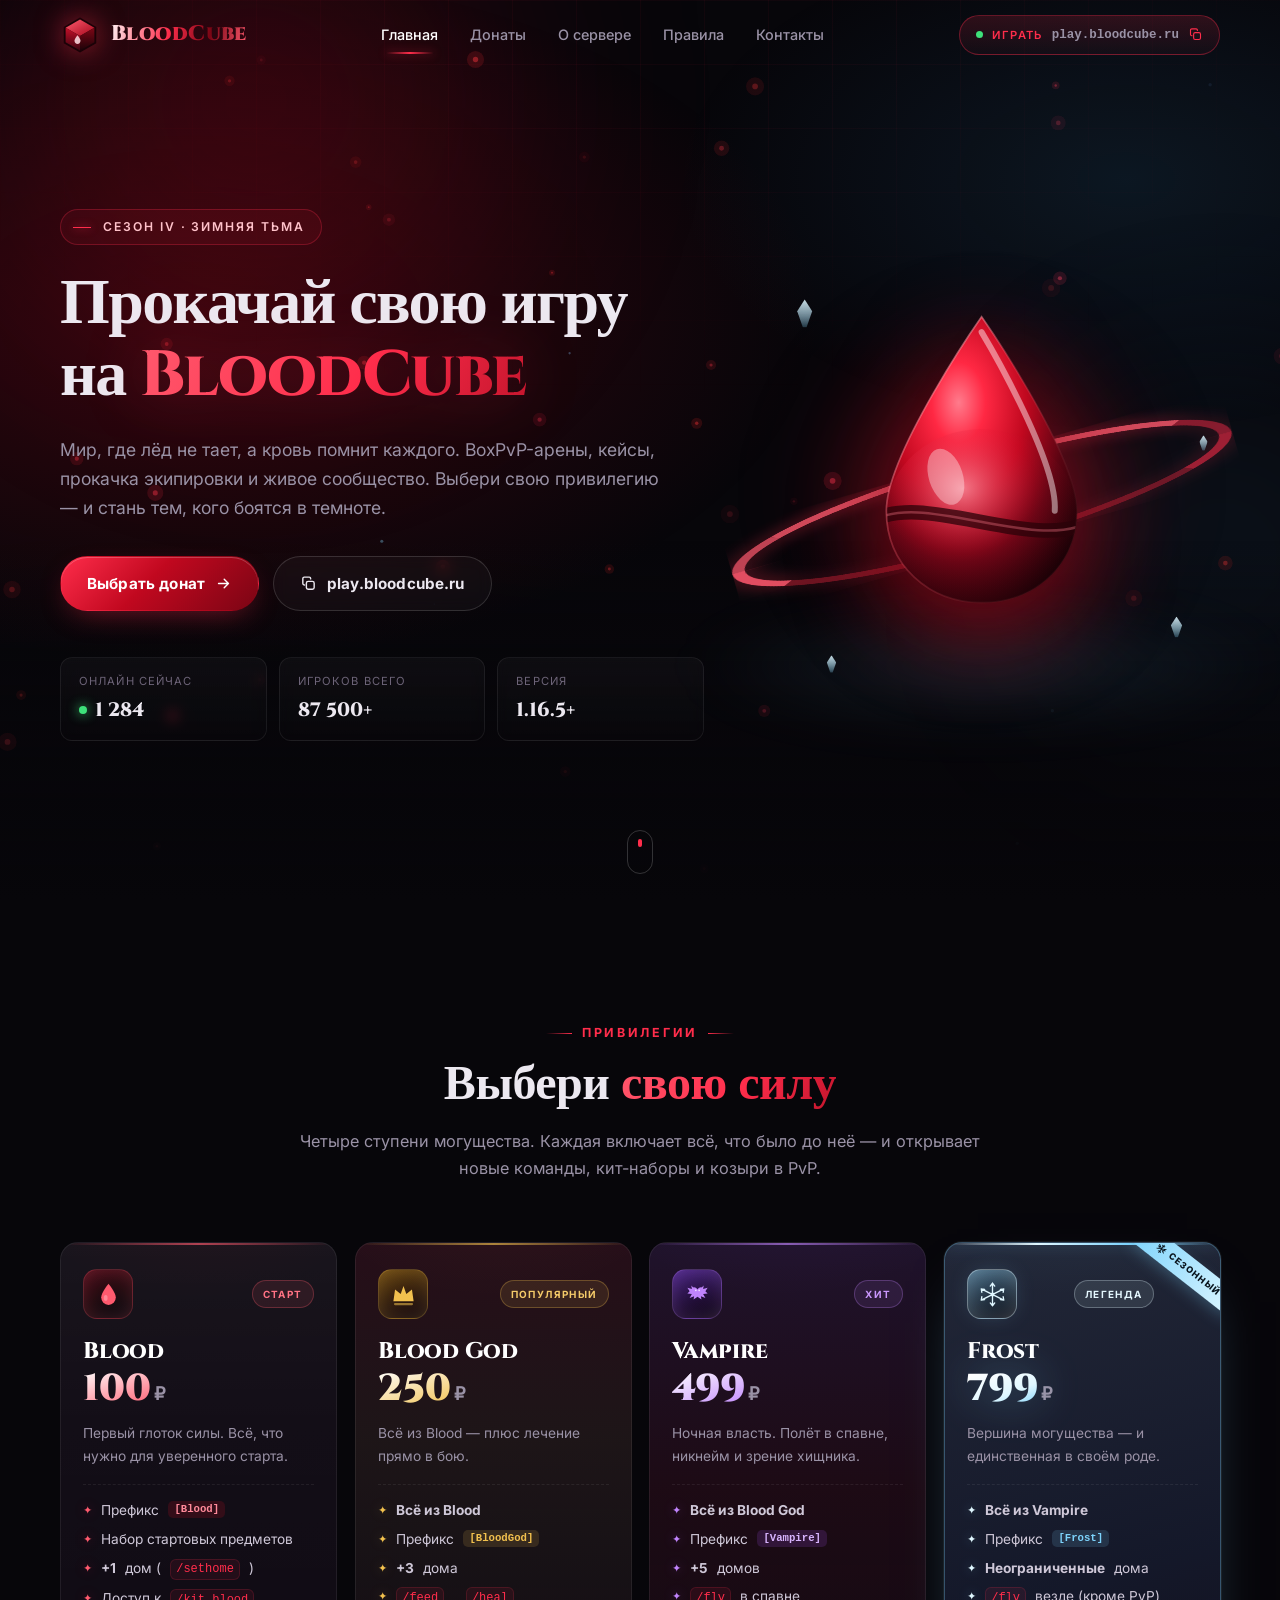
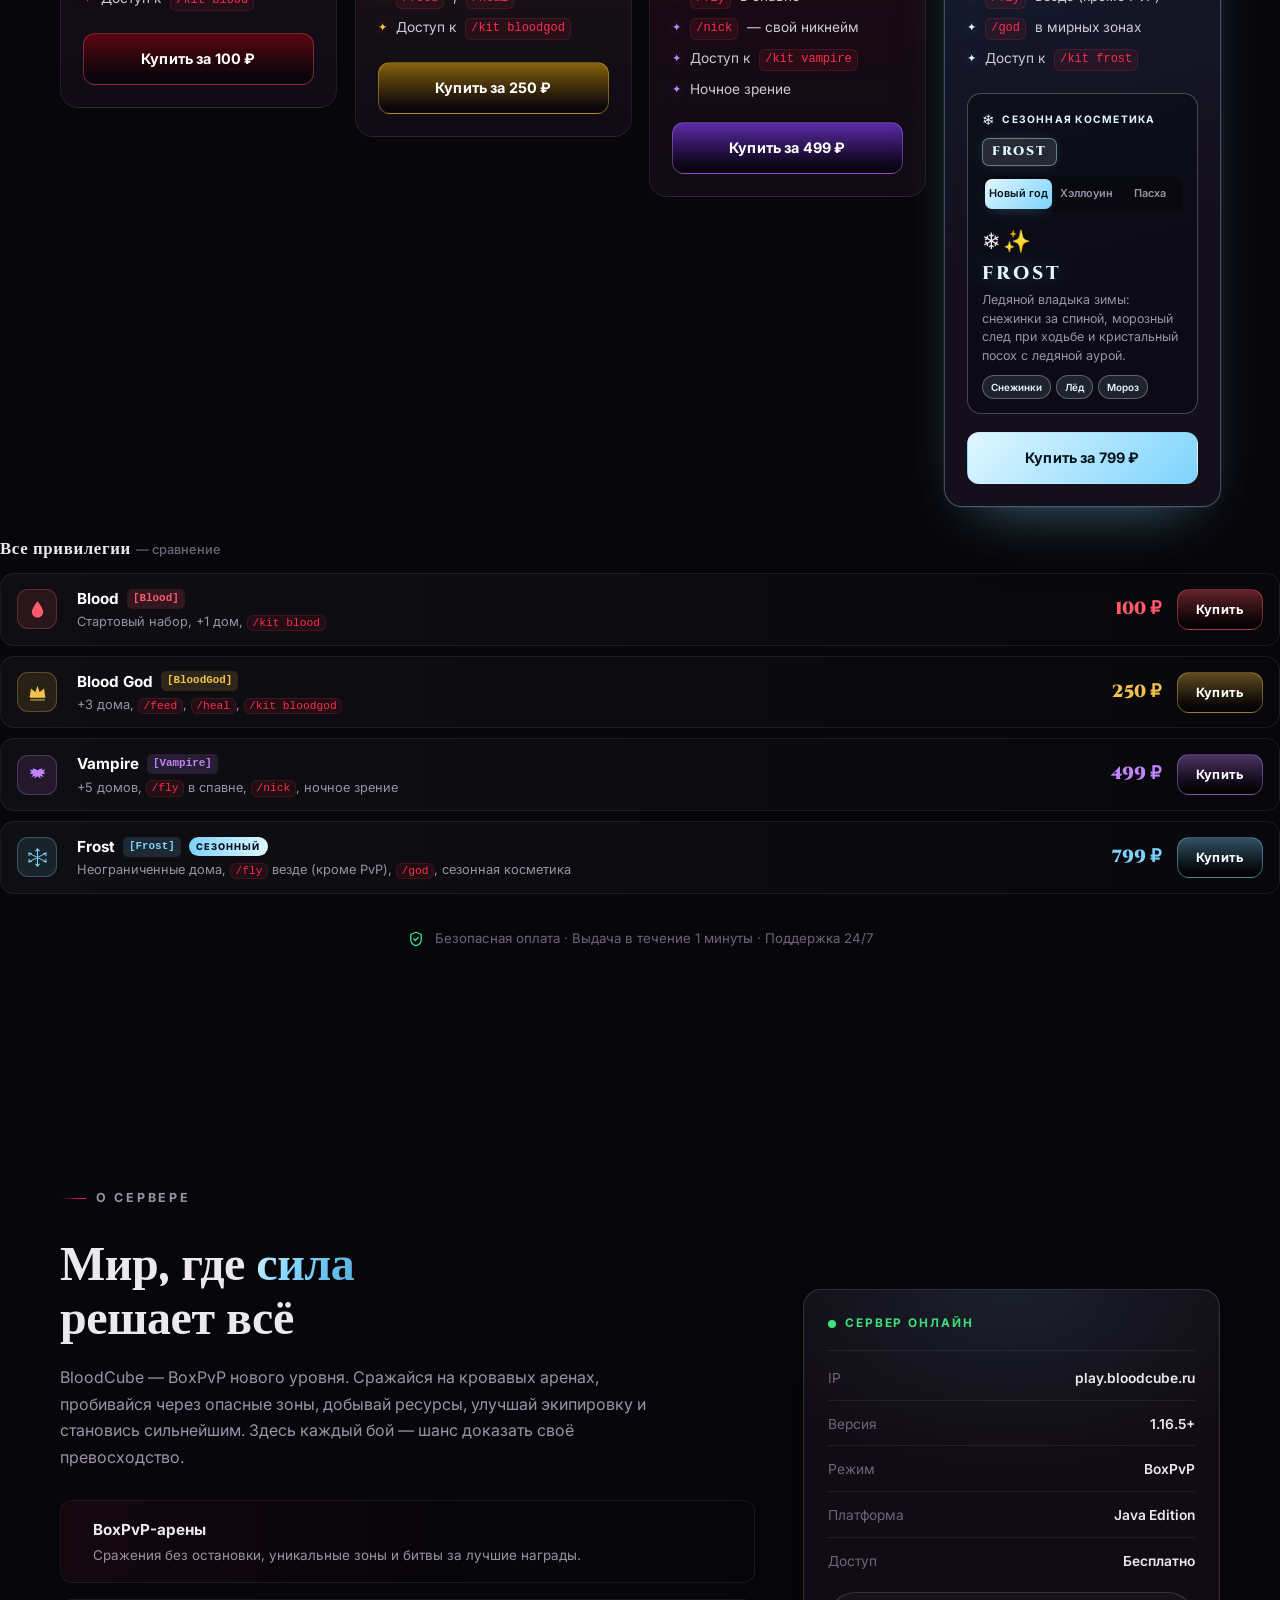
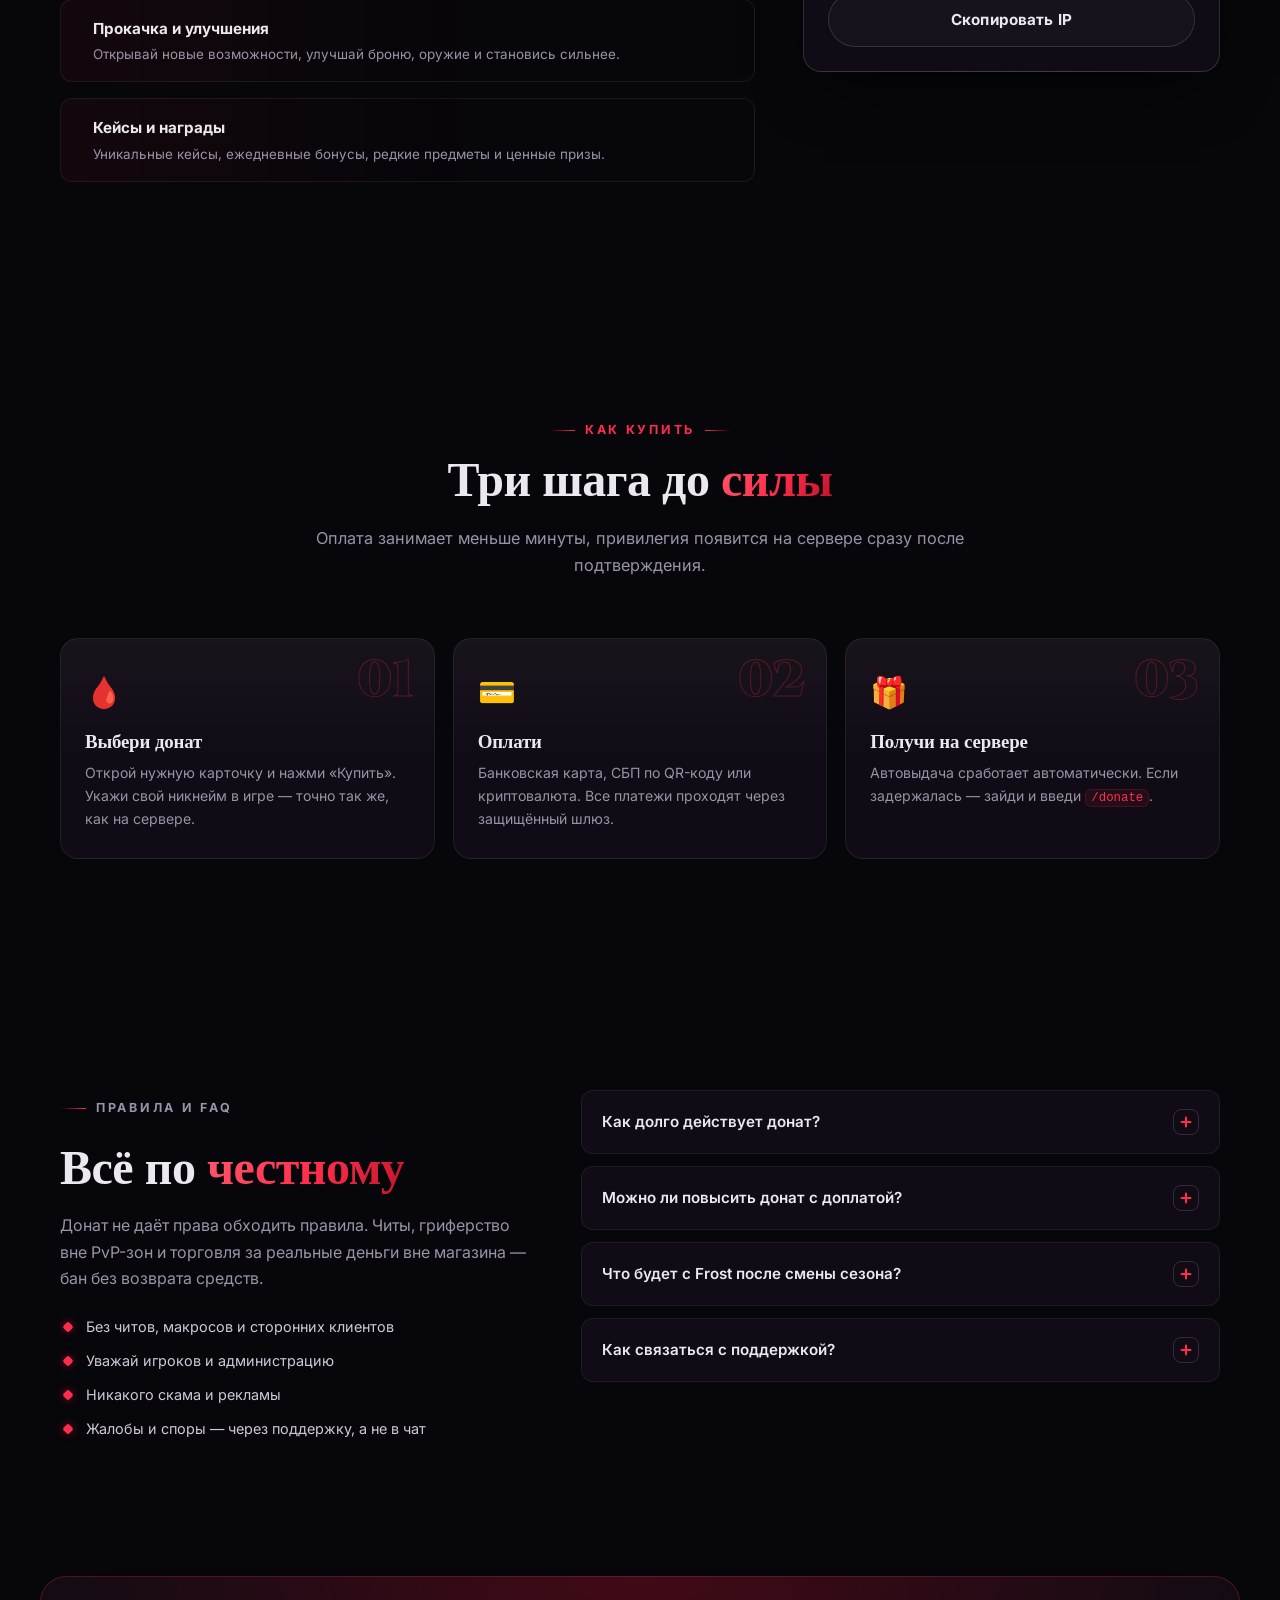
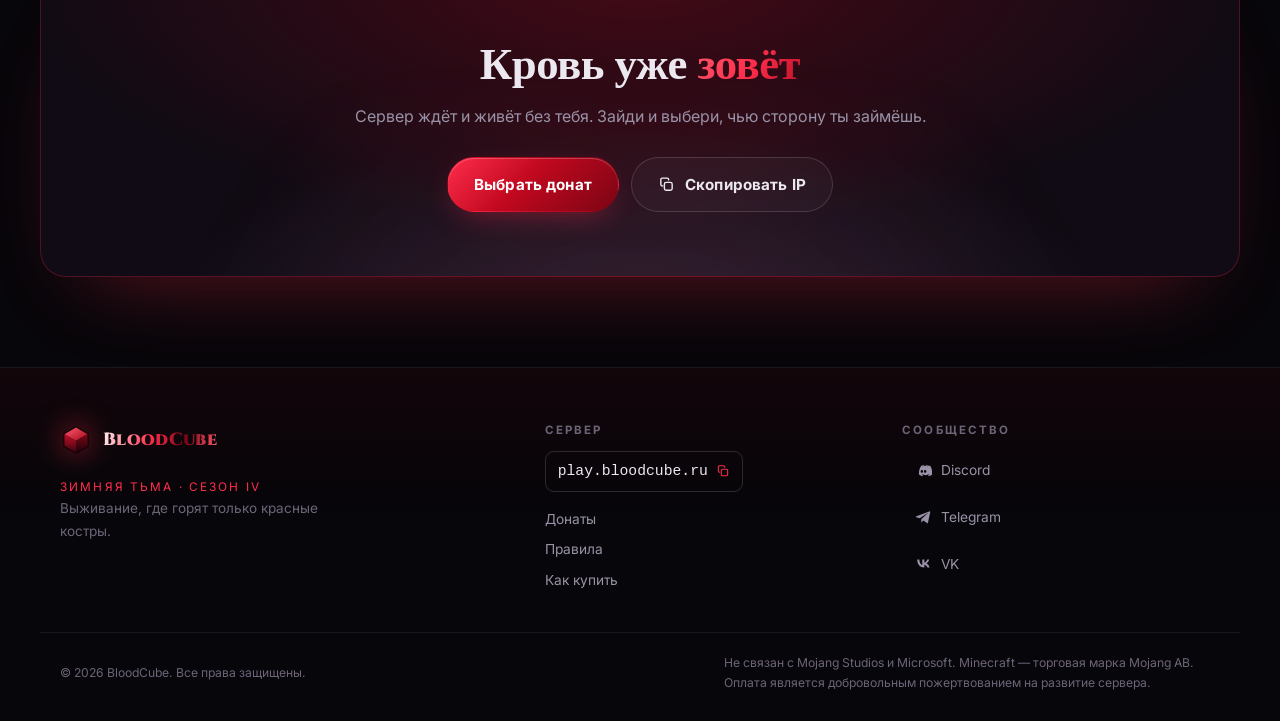
==== index.html @ 75b1bf73 "About section: BoxPvP content, new icons, update panel" ====
﻿<!DOCTYPE html>
<html lang="ru">
<head>
  <meta charset="UTF-8" />
  <meta name="viewport" content="width=device-width, initial-scale=1.0" />
  <meta name="theme-color" content="#08060a" />
  <title>BloodCube — донат-магазин Minecraft-сервера</title>
  <meta name="description" content="BloodCube — атмосферный Minecraft-сервер. Купи донат Blood, Blood God, Vampire или сезонный Frost и прокачай свою игру." />

  <!-- Open Graph / соцсети -->
  <meta property="og:type" content="website" />
  <meta property="og:site_name" content="BloodCube" />
  <meta property="og:title" content="BloodCube — донат-магазин Minecraft-сервера" />
  <meta property="og:description" content="Blood, Blood God, Vampire и сезонный Frost — привилегии для Minecraft-сервера BloodCube." />
  <meta property="og:locale" content="ru_RU" />
  <meta property="og:url" content="https://shocksmut.github.io/bloodcube-donate/" />
  <meta property="og:image" content="https://shocksmut.github.io/bloodcube-donate/og.png" />
  <meta property="og:image:type" content="image/png" />
  <meta property="og:image:width" content="1200" />
  <meta property="og:image:height" content="630" />
  <meta property="og:image:alt" content="BloodCube — привилегии Blood, Blood God, Vampire и Frost" />
  <meta name="twitter:card" content="summary_large_image" />
  <meta name="twitter:title" content="BloodCube — донат-магазин Minecraft-сервера" />
  <meta name="twitter:description" content="Blood, Blood God, Vampire и сезонный Frost — привилегии для Minecraft-сервера BloodCube." />
  <meta name="twitter:image" content="https://shocksmut.github.io/bloodcube-donate/og.png" />

  <!-- Абсолютный адрес нужен для канонического URL и robots.txt на GitHub Pages.
       Заменить USERNAME при публикации под другим аккаунтом. -->
  <link rel="canonical" href="https://shocksmut.github.io/bloodcube-donate/" />

  <!-- Абсолютный адрес нужен для канонического URL и robots.txt на GitHub Pages.
       Заменить USERNAME при публикации под другим аккаунтом. -->
  <link rel="canonical" href="https://shocksmut.github.io/bloodcube-donate/" />

  <!-- Google Fonts: Cinzel для заголовков, Inter для текста -->
  <link rel="preconnect" href="https://fonts.googleapis.com" />
  <link rel="preconnect" href="https://fonts.gstatic.com" crossorigin />
  <link href="https://fonts.googleapis.com/css2?family=Cinzel:wght@600;700;800;900&family=Inter:wght@300;400;500;600;700;800&display=swap" rel="stylesheet" />

  <!-- Инлайн SVG-спрайт для favicon: кровавый куб -->
  <link rel="icon" href="data:image/svg+xml,%3Csvg xmlns='http://www.w3.org/2000/svg' viewBox='0 0 32 32'%3E%3Cpath d='M16 3 28 10v12L16 29 4 22V10z' fill='%23c1081f'/%3E%3Cpath d='M16 3 28 10 16 17 4 10z' fill='%23ff3355'/%3E%3C/svg%3E" />

  <link rel="stylesheet" href="css/style.css" />

  <noscript>
    <!-- Без JS reveal-анимации не запустятся: показываем контент как есть -->
    <style>
      .reveal { opacity: 1 !important; transform: none !important; }
    </style>
  </noscript>
</head>
<body>

  <!-- ═══════════════════════════════════════════════════════════
       ФОНОВЫЕ СЛОИ: снежинки, туман, «вены» на фоне
       (декоративные, не читаются скринридером)
       ═══════════════════════════════════════════════════════════ -->
  <div class="bg-fx" aria-hidden="true">
    <div class="bg-grid"></div>
    <div class="bg-glow bg-glow--blood"></div>
    <div class="bg-glow bg-glow--ice"></div>
    <canvas id="particles" class="particles"></canvas>
    <div id="snowfall" class="snowfall"></div>
  </div>

  <!-- ═══════════════════════════ HEADER ═══════════════════════════ -->
  <header class="header" id="header">
    <div class="container header__inner">
      <a href="#home" class="logo" aria-label="BloodCube — на главную">
        <span class="logo__mark" aria-hidden="true">
          <svg viewBox="0 0 32 32" class="logo__cube" role="img">
            <defs>
              <linearGradient id="cubeTop" x1="0" y1="0" x2="1" y2="1">
                <stop offset="0%" stop-color="#ff5a6e" />
                <stop offset="100%" stop-color="#a5081c" />
              </linearGradient>
              <linearGradient id="cubeLeft" x1="0" y1="0" x2="0" y2="1">
                <stop offset="0%" stop-color="#c40f28" />
                <stop offset="100%" stop-color="#3a0410" />
              </linearGradient>
              <linearGradient id="cubeRight" x1="0" y1="0" x2="0" y2="1">
                <stop offset="0%" stop-color="#7e0716" />
                <stop offset="100%" stop-color="#1c0208" />
              </linearGradient>
            </defs>
            <path d="M16 2 29 9.5v13L16 30 3 22.5v-13z" fill="#1a0207" />
            <path d="M16 3.6 27.5 10.2l-11.5 6.6L4.5 10.2z" fill="url(#cubeTop)" />
            <path d="M4.5 10.2 16 16.8V28.4L4.5 21.8z" fill="url(#cubeLeft)" />
            <path d="M27.5 10.2 16 16.8V28.4l11.5-6.6z" fill="url(#cubeRight)" />
            <!-- капля крови на кубе -->
            <path d="M16.4 20.6c0 1.5-1 2.6-2.4 2.6s-2.4-1.1-2.4-2.6c0-1.6 2.4-4.4 2.4-4.4s2.4 2.8 2.4 4.4z" fill="#ffe1e6" opacity=".85" />
          </svg>
        </span>
        <span class="logo__text">Blood<span class="logo__accent">Cube</span></span>
      </a>

      <nav class="nav" id="nav" aria-label="Основная навигация">
        <ul class="nav__list">
          <li><a class="nav__link is-active" href="#home">Главная</a></li>
          <li><a class="nav__link" href="#donates">Донаты</a></li>
          <li><a class="nav__link" href="#about">О сервере</a></li>
          <li><a class="nav__link" href="#rules">Правила</a></li>
          <li><a class="nav__link" href="#contacts">Контакты</a></li>
        </ul>
      </nav>

      <div class="header__actions">
        <!-- Кнопка «Играть»: копирует IP в буфер обмена -->
        <button class="ip-btn" id="ipBtnHeader" data-ip="play.bloodcube.ru" type="button" aria-label="Скопировать IP сервера play.bloodcube.ru">
          <span class="ip-btn__dot" aria-hidden="true"></span>
          <span class="ip-btn__label">Играть</span>
          <span class="ip-btn__ip">play.bloodcube.ru</span>
          <svg class="ip-btn__copy" viewBox="0 0 24 24" aria-hidden="true">
            <rect x="9" y="9" width="11" height="11" rx="2.5" />
            <path d="M15 5.5V5a2 2 0 0 0-2-2H6a2 2 0 0 0-2 2v7a2 2 0 0 0 2 2h.5" />
          </svg>
        </button>

        <!-- Бургер для мобильных -->
        <button class="burger" id="burger" type="button" aria-label="Открыть меню" aria-expanded="false" aria-controls="nav">
          <span></span><span></span><span></span>
        </button>
      </div>
    </div>
  </header>

  <main>
    <!-- ═══════════════════════════ HERO ═══════════════════════════ -->
    <section class="hero" id="home">
      <div class="hero__inner container">
        <div class="hero__content">
          <p class="eyebrow reveal">
            <span class="eyebrow__line" aria-hidden="true"></span>
            Сезон IV · Зимняя тьма
          </p>

          <h1 class="hero__title reveal" data-delay="1">
            Прокачай свою игру<br />
            на <span class="text-grad-blood">BloodCube</span>
          </h1>

          <p class="hero__subtitle reveal" data-delay="2">
            Мир, где лёд не тает, а кровь помнит каждого. BoxPvP-арены, кейсы,
            прокачка экипировки и живое сообщество. Выбери свою привилегию — и стань
            тем, кого боятся в темноте.
          </p>

          <div class="hero__cta reveal" data-delay="3">
            <a href="#donates" class="btn btn--blood">
              <span>Выбрать донат</span>
              <svg viewBox="0 0 24 24" aria-hidden="true"><path d="M5 12h14M13 6l6 6-6 6" /></svg>
            </a>
            <button class="btn btn--ghost" id="ipBtnHero" data-ip="play.bloodcube.ru" type="button">
              <svg viewBox="0 0 24 24" aria-hidden="true"><rect x="9" y="9" width="11" height="11" rx="2.5" /><path d="M15 5.5V5a2 2 0 0 0-2-2H6a2 2 0 0 0-2 2v7a2 2 0 0 0 2 2h.5" /></svg>
              <span>play.bloodcube.ru</span>
            </button>
          </div>

          <!-- Мини-статистика -->
          <dl class="hero__stats reveal" data-delay="4">
            <div class="stat">
              <dt>Онлайн сейчас</dt>
              <dd><span class="stat__dot" aria-hidden="true"></span>1 284</dd>
            </div>
            <div class="stat">
              <dt>Игроков всего</dt>
              <dd>87 500+</dd>
            </div>
            <div class="stat">
              <dt>Версия</dt>
              <dd>1.16.5+</dd>
            </div>
          </dl>
        </div>

        <!-- Визуальный «герой»: кровавая капля-планета (рисуется целиком в CSS) -->
        <div class="hero__visual reveal" data-delay="2" aria-hidden="true">
          <div class="drop">
            <!-- Внешнее свечение -->
            <div class="drop__aureole"></div>

            <!-- Кольцо: задняя половина (за каплей) -->
            <div class="drop__ring drop__ring--back"></div>

            <!-- Тело капли -->
            <div class="drop__body">
              <svg class="drop__shape" viewBox="0 0 300 360" preserveAspectRatio="xMidYMid meet">
                <defs>
                  <radialGradient id="dropFill" cx="38%" cy="30%" r="78%">
                    <stop offset="0%"   stop-color="#ff7b8c" />
                    <stop offset="18%"  stop-color="#ff2843" />
                    <stop offset="45%"  stop-color="#c1081f" />
                    <stop offset="72%"  stop-color="#5c0412" />
                    <stop offset="100%" stop-color="#1a0106" />
                  </radialGradient>
                  <radialGradient id="dropInner" cx="40%" cy="35%" r="70%">
                    <stop offset="0%"  stop-color="#ff9aa8" stop-opacity=".75" />
                    <stop offset="55%" stop-color="#e01030" stop-opacity=".15" />
                    <stop offset="100%" stop-color="#1a0106" stop-opacity="0" />
                  </radialGradient>
                  <linearGradient id="dropRim" x1="0" y1="0" x2="1" y2="1">
                    <stop offset="0%"  stop-color="#fff" stop-opacity=".85" />
                    <stop offset="40%" stop-color="#ff5a6e" stop-opacity=".35" />
                    <stop offset="100%" stop-color="#000" stop-opacity=".25" />
                  </linearGradient>
                  <clipPath id="dropClip">
                    <path d="M150 8 C150 8 262 168 262 236 C262 300 212 344 150 344 C88 344 38 300 38 236 C38 168 150 8 150 8 Z" />
                  </clipPath>
                </defs>

                <!-- Основа капли -->
                <path d="M150 8 C150 8 262 168 262 236 C262 300 212 344 150 344 C88 344 38 300 38 236 C38 168 150 8 150 8 Z"
                      fill="url(#dropFill)" />
                <!-- Внутреннее свечение -->
                <ellipse cx="150" cy="240" rx="112" ry="100" fill="url(#dropInner)" clip-path="url(#dropClip)" />
                <!-- Тёмная «полоса» кольца, проходящая по капле (создаёт объём) -->
                <g clip-path="url(#dropClip)">
                  <path d="M18 250 C80 208 220 292 286 244" fill="none" stroke="#2a0209" stroke-opacity=".75" stroke-width="17" />
                  <path d="M18 250 C80 208 220 292 286 244" fill="none" stroke="#ff7b8c" stroke-opacity=".35" stroke-width="3" />
                </g>
                <!-- Контур и блик -->
                <path d="M150 8 C150 8 262 168 262 236 C262 300 212 344 150 344 C88 344 38 300 38 236 C38 168 150 8 150 8 Z"
                      fill="none" stroke="url(#dropRim)" stroke-width="2" />
                <path d="M150 26 C150 26 240 176 236 236" fill="none" stroke="#fff" stroke-opacity=".45" stroke-width="7" stroke-linecap="round" />
                <ellipse cx="108" cy="196" rx="20" ry="34" fill="#fff" opacity=".35" transform="rotate(-18 108 196)" />
              </svg>
            </div>

            <!-- Кольцо: передняя половина (поверх капли) -->
            <div class="drop__ring drop__ring--front"></div>

            <!-- Ледяные осколки -->
            <div class="drop__shard drop__shard--1"></div>
            <div class="drop__shard drop__shard--2"></div>
            <div class="drop__shard drop__shard--3"></div>
            <div class="drop__shard drop__shard--4"></div>
          </div>
          <div class="hero__fog"></div>
        </div>
      </div>

      <a href="#donates" class="hero__scroll" aria-label="Листать вниз">
        <span></span>
      </a>
    </section>

    <!-- ══════════════════════════ ДОНАТЫ ══════════════════════════ -->
    <section class="section donates" id="donates">
      <div class="container">
        <header class="section__head reveal">
          <p class="kicker">Привилегии</p>
          <h2 class="section__title">Выбери <span class="text-grad-blood">свою силу</span></h2>
          <p class="section__lead">
            Четыре ступени могущества. Каждая включает всё, что было до неё —
            и открывает новые команды, кит-наборы и козыри в PvP.
          </p>
        </header>

        <div class="cards">
          <!-- ─────────── BLOOD ─────────── -->
          <article class="card card--blood reveal" data-delay="1" data-tier="blood">
            <div class="card__glow" aria-hidden="true"></div>
            <header class="card__head">
              <span class="card__icon" aria-hidden="true">
                <!-- Капля -->
                <svg viewBox="0 0 48 48">
                  <path d="M24 5s13 15.5 13 24.5a13 13 0 0 1-26 0C11 20.5 24 5 24 5z" fill="currentColor" />
                  <ellipse cx="19" cy="30" rx="3.4" ry="5" fill="#fff" opacity=".28" />
                </svg>
              </span>
              <span class="card__tag" aria-hidden="true">Старт</span>
            </header>

            <h3 class="card__name">Blood</h3>
            <p class="card__price"><span class="card__num">100</span><span class="card__cur">₽</span></p>
            <p class="card__desc">Первый глоток силы. Всё, что нужно для уверенного старта.</p>

            <ul class="features">
              <li><span class="features__check" aria-hidden="true">✦</span>Префикс <b class="chip chip--dark">[Blood]</b></li>
              <li><span class="features__check" aria-hidden="true">✦</span>Набор стартовых предметов</li>
              <li><span class="features__check" aria-hidden="true">✦</span><b>+1</b> дом (<code>/sethome</code>)</li>
              <li><span class="features__check" aria-hidden="true">✦</span>Доступ к <code>/kit blood</code></li>
            </ul>

            <button class="btn btn--buy" type="button" data-buy="Blood" data-price="100">
              Купить за 100 ₽
            </button>
          </article>

          <!-- ─────────── BLOOD GOD ─────────── -->
          <article class="card card--god reveal" data-delay="2" data-tier="god">
            <div class="card__glow" aria-hidden="true"></div>
            <header class="card__head">
              <span class="card__icon" aria-hidden="true">
                <!-- Корона -->
                <svg viewBox="0 0 48 48">
                  <path d="M6 36h36l-3-21-10 8-5-14-5 14-10-8z" fill="currentColor" />
                  <rect x="7" y="39" width="34" height="4" rx="2" fill="currentColor" opacity=".55" />
                </svg>
              </span>
              <span class="card__tag" aria-hidden="true">Популярный</span>
            </header>

            <h3 class="card__name">Blood God</h3>
            <p class="card__price"><span class="card__num">250</span><span class="card__cur">₽</span></p>
            <p class="card__desc">Всё из Blood — плюс лечение прямо в бою.</p>

            <ul class="features">
              <li><span class="features__check" aria-hidden="true">✦</span><span><b>Всё из Blood</b></span></li>
              <li><span class="features__check" aria-hidden="true">✦</span>Префикс <b class="chip chip--gold">[BloodGod]</b></li>
              <li><span class="features__check" aria-hidden="true">✦</span><b>+3</b> дома</li>
              <li><span class="features__check" aria-hidden="true">✦</span><code>/feed</code>, <code>/heal</code></li>
              <li><span class="features__check" aria-hidden="true">✦</span>Доступ к <code>/kit bloodgod</code></li>
            </ul>

            <button class="btn btn--buy" type="button" data-buy="Blood God" data-price="250">
              Купить за 250 ₽
            </button>
          </article>

          <!-- ─────────── VAMPIRE ─────────── -->
          <article class="card card--vampire reveal" data-delay="3" data-tier="vampire">
            <div class="card__glow" aria-hidden="true"></div>
            <header class="card__head">
              <span class="card__icon" aria-hidden="true">
                <!-- Летучая мышь -->
                <svg viewBox="0 0 48 48">
                  <path d="M24 15c2.2-3 5-4.4 7.6-3.6L35 8l-1 6 8-2-4 6 4 4-8 1 4 7-8-3 1 6-7-5-7 5 1-6-8 3 4-7-8-1 4-4-4-6 8 2-1-6 3.4 3.4C19 10.6 21.8 12 24 15z" fill="currentColor" />
                  <circle cx="21" cy="16.5" r="1.6" fill="#fff" opacity=".7" />
                  <circle cx="27" cy="16.5" r="1.6" fill="#fff" opacity=".7" />
                </svg>
              </span>
              <span class="card__tag" aria-hidden="true">Хит</span>
            </header>

            <h3 class="card__name">Vampire</h3>
            <p class="card__price"><span class="card__num">499</span><span class="card__cur">₽</span></p>
            <p class="card__desc">Ночная власть. Полёт в спавне, никнейм и зрение хищника.</p>

            <ul class="features">
              <li><span class="features__check" aria-hidden="true">✦</span><span><b>Всё из Blood God</b></span></li>
              <li><span class="features__check" aria-hidden="true">✦</span>Префикс <b class="chip chip--violet">[Vampire]</b></li>
              <li><span class="features__check" aria-hidden="true">✦</span><b>+5</b> домов</li>
              <li><span class="features__check" aria-hidden="true">✦</span><code>/fly</code> в спавне</li>
              <li><span class="features__check" aria-hidden="true">✦</span><code>/nick</code> — свой никнейм</li>
              <li><span class="features__check" aria-hidden="true">✦</span>Доступ к <code>/kit vampire</code></li>
              <li><span class="features__check" aria-hidden="true">✦</span>Ночное зрение</li>
            </ul>

            <button class="btn btn--buy" type="button" data-buy="Vampire" data-price="499">
              Купить за 499 ₽
            </button>
          </article>

          <!-- ─────────── FROST (сезонный, особый стиль) ─────────── -->
          <article class="card card--frost reveal" data-delay="4" data-tier="frost" data-season="ny">
            <div class="card__glow" aria-hidden="true"></div>
            <div class="card__sheen" aria-hidden="true"></div>
            <div class="frost-snow" aria-hidden="true"></div>

            <span class="badge-season">
              <svg viewBox="0 0 24 24" aria-hidden="true">
                <path d="M12 2v20M3 7l18 10M21 7L3 17M9 4l3 3 3-3M9 20l3-3 3 3M3 11l3-1v3M21 11l-3-1v3" />
              </svg>
              СЕЗОННЫЙ
            </span>

            <header class="card__head">
              <span class="card__icon" aria-hidden="true">
                <!-- Снежинка -->
                <svg viewBox="0 0 48 48">
                  <path d="M24 4v40M24 4l-4 5M24 4l4 5M24 44l-4-5M24 44l4-5M4 14l40 20M4 14l6 1M4 14l1 6M44 34l-6-1M44 34l-1-6M44 14L4 34M44 14l-6 1M44 14l-1 6M4 34l6-1M4 34l1-6" />
                  <circle cx="24" cy="24" r="3.4" fill="currentColor" stroke="none" />
                </svg>
              </span>
              <span class="card__tag" aria-hidden="true">Легенда</span>
            </header>

            <h3 class="card__name">Frost</h3>
            <p class="card__price"><span class="card__num">799</span><span class="card__cur">₽</span></p>
            <p class="card__desc">Вершина могущества — и единственная в своём роде.</p>

            <ul class="features">
              <li><span class="features__check" aria-hidden="true">✦</span><span><b>Всё из Vampire</b></span></li>
              <li><span class="features__check" aria-hidden="true">✦</span>Префикс <b class="chip chip--ice">[Frost]</b></li>
              <li><span class="features__check" aria-hidden="true">✦</span><b>Неограниченные</b> дома</li>
              <li><span class="features__check" aria-hidden="true">✦</span><code>/fly</code> везде (кроме PvP)</li>
              <li><span class="features__check" aria-hidden="true">✦</span><code>/god</code> в мирных зонах</li>
              <li><span class="features__check" aria-hidden="true">✦</span>Доступ к <code>/kit frost</code></li>
            </ul>

            <!-- Блок сезонной косметики с переключателем -->
            <div class="season-box" data-active="ny">
              <p class="season-box__title">
                <span class="season-box__ico" aria-hidden="true">❄</span>
                <span class="season-box__label">Сезонная косметика</span>
                <span class="season-box__code" id="seasonCode">FROST</span>
              </p>

              <div class="season-tabs" role="tablist" aria-label="Сезонная косметика Frost">
                <button class="season-tab is-active" role="tab" id="tab-ny" aria-selected="true" aria-controls="panel-ny" data-season="ny" type="button">Новый год</button>
                <button class="season-tab" role="tab" id="tab-hw" aria-selected="false" aria-controls="panel-hw" tabindex="-1" data-season="hw" type="button">Хэллоуин</button>
                <button class="season-tab" role="tab" id="tab-ea" aria-selected="false" aria-controls="panel-ea" tabindex="-1" data-season="ea" type="button">Пасха</button>
              </div>

              <div class="season-panels">
                <div class="season-panel is-active" role="tabpanel" id="panel-ny" aria-labelledby="tab-ny" data-season="ny">
                  <p class="season-panel__emoji" aria-hidden="true">❄️✨</p>
                  <h4 class="season-panel__skill">FROST</h4>
                  <p class="season-panel__text">
                    Ледяной владыка зимы: снежинки за спиной, морозный след при ходьбе
                    и кристальный посох с ледяной аурой.
                  </p>
                  <ul class="season-panel__tags">
                    <li>Снежинки</li><li>Лёд</li><li>Мороз</li>
                  </ul>
                </div>

                <div class="season-panel" role="tabpanel" id="panel-hw" aria-labelledby="tab-hw" data-season="hw" hidden>
                  <p class="season-panel__emoji" aria-hidden="true">👻🕯️</p>
                  <h4 class="season-panel__skill">GHOST</h4>
                  <p class="season-panel__text">
                    Призрачный дух Хэллоуина: полупрозрачный скин, туманный шлейф
                    и блуждающие огоньки вокруг.
                  </p>
                  <ul class="season-panel__tags">
                    <li>Призраки</li><li>Туман</li><li>Тьма</li>
                  </ul>
                </div>

                <div class="season-panel" role="tabpanel" id="panel-ea" aria-labelledby="tab-ea" data-season="ea" hidden>
                  <p class="season-panel__emoji" aria-hidden="true">🐰🌷</p>
                  <h4 class="season-panel__skill">BUNNY</h4>
                  <p class="season-panel__text">
                    Весенний кролик: пушистые ушки, след из лепестков
                    и пасхальные яйца с мягким свечением.
                  </p>
                  <ul class="season-panel__tags">
                    <li>Кролики</li><li>Весна</li><li>Яйца</li>
                  </ul>
                </div>
              </div>
            </div>

            <button class="btn btn--buy btn--buy-frost" type="button" data-buy="Frost" data-price="799">
              Купить за 799 ₽
            </button>
          </article>
        </div>

      </div>

      <!-- Легенда донатов: горизонтальные карточки сразу под сеткой -->
      <div class="donate-list">
        <h3 class="donate-list__title reveal">Все привилегии <span class="donate-list__sub">— сравнение</span></h3>
        <ul class="donate-rows">

          <li class="drow drow--blood reveal" data-delay="1">
            <span class="drow__icon" aria-hidden="true">
              <svg viewBox="0 0 48 48"><path d="M24 5s13 15.5 13 24.5a13 13 0 0 1-26 0C11 20.5 24 5 24 5z" /></svg>
            </span>
            <div class="drow__main">
              <p class="drow__name">Blood <span class="drow__chip">[Blood]</span></p>
              <p class="drow__desc">Стартовый набор, +1 дом, <code>/kit blood</code></p>
            </div>
            <p class="drow__price">100 ₽</p>
            <button class="btn btn--buy drow__btn" type="button" data-buy="Blood" data-price="100">Купить</button>
          </li>

          <li class="drow drow--god reveal" data-delay="2">
            <span class="drow__icon" aria-hidden="true">
              <svg viewBox="0 0 48 48"><path d="M6 36h36l-3-21-10 8-5-14-5 14-10-8z" /><rect x="7" y="39" width="34" height="4" rx="2" opacity=".55" /></svg>
            </span>
            <div class="drow__main">
              <p class="drow__name">Blood God <span class="drow__chip">[BloodGod]</span></p>
              <p class="drow__desc">+3 дома, <code>/feed</code>, <code>/heal</code>, <code>/kit bloodgod</code></p>
            </div>
            <p class="drow__price">250 ₽</p>
            <button class="btn btn--buy drow__btn" type="button" data-buy="Blood God" data-price="250">Купить</button>
          </li>

          <li class="drow drow--vampire reveal" data-delay="3">
            <span class="drow__icon" aria-hidden="true">
              <svg viewBox="0 0 48 48"><path d="M24 15c2.2-3 5-4.4 7.6-3.6L35 8l-1 6 8-2-4 6 4 4-8 1 4 7-8-3 1 6-7-5-7 5 1-6-8 3 4-7-8-1 4-4-4-6 8 2-1-6 3.4 3.4C19 10.6 21.8 12 24 15z" /></svg>
            </span>
            <div class="drow__main">
              <p class="drow__name">Vampire <span class="drow__chip">[Vampire]</span></p>
              <p class="drow__desc">+5 домов, <code>/fly</code> в спавне, <code>/nick</code>, ночное зрение</p>
            </div>
            <p class="drow__price">499 ₽</p>
            <button class="btn btn--buy drow__btn" type="button" data-buy="Vampire" data-price="499">Купить</button>
          </li>

          <li class="drow drow--frost reveal" data-delay="4">
            <span class="drow__icon" aria-hidden="true">
              <svg viewBox="0 0 48 48">
                <path d="M24 4v40M24 4l-4 5M24 4l4 5M24 44l-4-5M24 44l4-5M4 14l40 20M4 14l6 1M4 14l1 6M44 34l-6-1M44 34l-1-6M44 14L4 34M44 14l-6 1M44 14l-1 6M4 34l6-1M4 34l1-6" />
              </svg>
            </span>
            <div class="drow__main">
              <p class="drow__name">Frost <span class="drow__chip">[Frost]</span> <span class="drow__badge">сезонный</span></p>
              <p class="drow__desc">Неограниченные дома, <code>/fly</code> везде (кроме PvP), <code>/god</code>, сезонная косметика</p>
            </div>
            <p class="drow__price">799 ₽</p>
            <button class="btn btn--buy drow__btn" type="button" data-buy="Frost" data-price="799">Купить</button>
          </li>
        </ul>

        <p class="cards__foot reveal">
          <svg viewBox="0 0 24 24" aria-hidden="true"><path d="M12 3l7 3v6c0 4.4-3 8-7 9-4-1-7-4.6-7-9V6z" /><path d="M9 12l2 2 4-4" /></svg>
          Безопасная оплата · Выдача в течение 1 минуты · Поддержка 24/7
        </p>
      </div>
    </section>

    <!-- ══════════════════════════ О СЕРВЕРЕ ══════════════════════════ -->
    <section class="section about" id="about">
      <div class="container about__inner">
        <div class="about__text reveal">
          <p class="kicker">О сервере</p>
          <h2 class="section__title about__title">Мир, где <span class="text-grad-ice">сила</span> <br />решает всё</h2>
          <p>
            BloodCube — BoxPvP нового уровня. Сражайся на кровавых аренах, пробивайся
            через опасные зоны, добывай ресурсы, улучшай экипировку и становись сильнейшим.
            Здесь каждый бой — шанс доказать своё превосходство.
          </p>

          <ul class="about__list">
            <li>
              <span class="about__ico" aria-hidden="true">
                <!-- Скрещённые мечи: BoxPvP-арены -->
                <svg viewBox="0 0 24 24" fill="none" stroke="currentColor" stroke-width="1.7" stroke-linecap="round" stroke-linejoin="round">
                  <path d="M14.5 3.5 20.5 3.5 20.5 9.5 10 20 4 20 4 14z" />
                  <path d="M14.5 9.5 20.5 9.5" />
                  <path d="M4 9.5 9.5 9.5" />
                  <path d="M14 14l-4.5 4.5" />
                  <path d="M3.5 20.5 8 16" />
                  <path d="M16 8l-2 2" />
                </svg>
              </span>
              <div><b>BoxPvP-арены</b><p>Сражения без остановки, уникальные зоны и битвы за лучшие награды.</p></div>
            </li>
            <li>
              <span class="about__ico" aria-hidden="true">
                <!-- Кристалл: прокачка и улучшения -->
                <svg viewBox="0 0 24 24" fill="none" stroke="currentColor" stroke-width="1.7" stroke-linecap="round" stroke-linejoin="round">
                  <path d="M12 2.5 18.5 7 16 19.5 8 19.5 5.5 7z" />
                  <path d="M5.5 7h13" />
                  <path d="M12 2.5 9.5 7l2.5 12.5L14.5 7z" />
                </svg>
              </span>
              <div><b>Прокачка и улучшения</b><p>Открывай новые возможности, улучшай броню, оружие и становись сильнее.</p></div>
            </li>
            <li>
              <span class="about__ico" aria-hidden="true">
                <!-- Подарок: кейсы и награды -->
                <svg viewBox="0 0 24 24" fill="none" stroke="currentColor" stroke-width="1.7" stroke-linecap="round" stroke-linejoin="round">
                  <path d="M4 10.5h16v3.5a1.5 1.5 0 0 1-1.5 1.5h-13A1.5 1.5 0 0 1 4 14z" />
                  <path d="M5.5 10.5V8.5a1.5 1.5 0 0 1 1.5-1.5h10a1.5 1.5 0 0 1 1.5 1.5v2" />
                  <path d="M12 7v14.5" />
                  <path d="M12 7S10.8 3.5 8.8 3.5a2.2 2.2 0 0 0 0 3.5z" />
                  <path d="M12 7s1.2-3.5 3.2-3.5a2.2 2.2 0 0 1 0 3.5z" />
                </svg>
              </span>
              <div><b>Кейсы и награды</b><p>Уникальные кейсы, ежедневные бонусы, редкие предметы и ценные призы.</p></div>
            </li>
          </ul>
        </div>

        <div class="about__panel reveal" data-delay="2">
          <div class="about__panel-head">
            <span class="pulse-dot" aria-hidden="true"></span> Сервер онлайн
          </div>
          <ul class="about__meta">
            <li><span>IP</span><b>play.bloodcube.ru</b></li>
            <li><span>Версия</span><b>1.16.5+</b></li>
            <li><span>Режим</span><b>BoxPvP</b></li>
            <li><span>Платформа</span><b>Java Edition</b></li>
            <li><span>Доступ</span><b>Бесплатно</b></li>
          </ul>
          <button class="btn btn--ghost btn--full" id="ipBtnAbout" data-ip="play.bloodcube.ru"
                  data-copied-label="IP СКОПИРОВАН!" type="button">
            Скопировать IP
          </button>
        </div>
      </div>
    </section>

    <!-- ══════════════════════════ КАК КУПИТЬ ══════════════════════════ -->
    <section class="section steps" id="how">
      <div class="container">
        <header class="section__head reveal">
          <p class="kicker">Как купить</p>
          <h2 class="section__title">Три шага до <span class="text-grad-blood">силы</span></h2>
          <p class="section__lead">Оплата занимает меньше минуты, привилегия появится на сервере сразу после подтверждения.</p>
        </header>

        <ol class="steps__list">
          <li class="step reveal" data-delay="1">
            <span class="step__num" aria-hidden="true">01</span>
            <span class="step__ico" aria-hidden="true">🩸</span>
            <h3>Выбери донат</h3>
            <p>Открой нужную карточку и нажми «Купить». Укажи свой никнейм в игре — точно так же, как на сервере.</p>
          </li>
          <li class="step reveal" data-delay="2">
            <span class="step__num" aria-hidden="true">02</span>
            <span class="step__ico" aria-hidden="true">💳</span>
            <h3>Оплати</h3>
            <p>Банковская карта, СБП по QR-коду или криптовалюта. Все платежи проходят через защищённый шлюз.</p>
          </li>
          <li class="step reveal" data-delay="3">
            <span class="step__num" aria-hidden="true">03</span>
            <span class="step__ico" aria-hidden="true">🎁</span>
            <h3>Получи на сервере</h3>
            <p>Автовыдача сработает автоматически. Если задержалась — зайди и введи <code>/donate</code>.</p>
          </li>
        </ol>
      </div>
    </section>

    <!-- ══════════════════════════ ПРАВИЛА + FAQ ══════════════════════════ -->
    <section class="section rules" id="rules">
      <div class="container rules__inner">
        <div class="rules__side reveal">
          <p class="kicker">Правила и FAQ</p>
          <h2 class="section__title">Всё по <span class="text-grad-blood">честному</span></h2>
          <p>
            Донат не даёт права обходить правила. Читы, гриферство вне PvP-зон и
            торговля за реальные деньги вне магазина — бан без возврата средств.
          </p>
          <ul class="rules__list">
            <li>Без читов, макросов и сторонних клиентов</li>
            <li>Уважай игроков и администрацию</li>
            <li>Никакого скама и рекламы</li>
            <li>Жалобы и споры — через поддержку, а не в чат</li>
          </ul>
        </div>

        <div class="faq reveal" data-delay="2">
          <div class="faq__item">
            <button class="faq__q" type="button" aria-expanded="false" aria-controls="faq-1">
              <span>Как долго действует донат?</span>
              <span class="faq__icon" aria-hidden="true"></span>
            </button>
            <div class="faq__a" id="faq-1" role="region">
              <p>Привилегии Blood, Blood God, Vampire и Frost выдаются <b>навсегда</b> — они не сгорают при смене сезона или вайпе карты. У некоторых китов есть кулдаун (обычно 24 часа), но сам доступ к ним сохраняется постоянно.</p>
            </div>
          </div>

          <div class="faq__item">
            <button class="faq__q" type="button" aria-expanded="false" aria-controls="faq-2">
              <span>Можно ли повысить донат с доплатой?</span>
              <span class="faq__icon" aria-hidden="true"></span>
            </button>
            <div class="faq__a" id="faq-2" role="region">
              <p>Да. Напиши в поддержку свой никнейм и текущую привилегию — мы посчитаем разницу в цене и вышлем ссылку на доплату. Новая привилегия заменит старую, все возможности суммируются.</p>
            </div>
          </div>

          <div class="faq__item">
            <button class="faq__q" type="button" aria-expanded="false" aria-controls="faq-3">
              <span>Что будет с Frost после смены сезона?</span>
              <span class="faq__icon" aria-hidden="true"></span>
            </button>
            <div class="faq__a" id="faq-3" role="region">
              <p>Все возможности Frost (полёт, неограниченные дома, <code>/god</code>, киты) останутся с тобой. Косметика сезона выбирается в переключателе прямо на карточке — <b>FROST</b>, <b>GHOST</b> или <b>BUNNY</b>.</p>
            </div>
          </div>

          <div class="faq__item">
            <button class="faq__q" type="button" aria-expanded="false" aria-controls="faq-4">
              <span>Как связаться с поддержкой?</span>
              <span class="faq__icon" aria-hidden="true"></span>
            </button>
            <div class="faq__a" id="faq-4" role="region">
              <p>Быстрее всего — в Discord-канале <b>#поддержка</b> или в Telegram-боте. Укажи никнейм, сумму и время оплаты — обычно отвечаем в течение 15 минут, круглосуточно.</p>
            </div>
          </div>
        </div>
      </div>
    </section>

    <!-- ══════════════════════════ CTA ══════════════════════════ -->
    <section class="cta">
      <div class="container cta__inner reveal">
        <div class="cta__glow" aria-hidden="true"></div>
        <h2 class="cta__title">Кровь уже <span class="text-grad-blood">зовёт</span></h2>
        <p class="cta__text">Сервер ждёт и живёт без тебя. Зайди и выбери, чью сторону ты займёшь.</p>
        <div class="cta__row">
          <a href="#donates" class="btn btn--blood">Выбрать донат</a>
          <button class="btn btn--ghost" id="ipBtnCta" data-ip="play.bloodcube.ru" type="button">
            <svg viewBox="0 0 24 24" aria-hidden="true"><rect x="9" y="9" width="11" height="11" rx="2.5" /><path d="M15 5.5V5a2 2 0 0 0-2-2H6a2 2 0 0 0-2 2v7a2 2 0 0 0 2 2h.5" /></svg>
            <span>Скопировать IP</span>
          </button>
        </div>
      </div>
    </section>
  </main>

  <!-- ═══════════════════════════ FOOTER ═══════════════════════════ -->
  <footer class="footer" id="contacts">
    <div class="container footer__inner">
      <div class="footer__brand">
        <a href="#home" class="logo logo--sm" aria-label="BloodCube">
          <span class="logo__mark logo__mark--sm" aria-hidden="true">
            <svg viewBox="0 0 32 32" class="logo__cube">
              <path d="M16 2 29 9.5v13L16 30 3 22.5v-13z" fill="#1a0207" />
              <path d="M16 3.6 27.5 10.2l-11.5 6.6L4.5 10.2z" fill="url(#cubeTop)" />
              <path d="M4.5 10.2 16 16.8V28.4L4.5 21.8z" fill="url(#cubeLeft)" />
              <path d="M27.5 10.2 16 16.8V28.4l11.5-6.6z" fill="url(#cubeRight)" />
            </svg>
          </span>
          <span class="logo__text">Blood<span class="logo__accent">Cube</span></span>
        </a>
        <p class="footer__tagline">Зимняя тьма · Сезон IV</p>
        <p class="footer__note">Выживание, где горят только красные костры.</p>
      </div>

      <div class="footer__col">
        <h3 class="footer__h">Сервер</h3>
        <button class="footer__ip" data-ip="play.bloodcube.ru" type="button" id="ipBtnFooter">
          play.bloodcube.ru
          <svg viewBox="0 0 24 24" aria-hidden="true"><rect x="9" y="9" width="11" height="11" rx="2.5" /><path d="M15 5.5V5a2 2 0 0 0-2-2H6a2 2 0 0 0-2 2v7a2 2 0 0 0 2 2h.5" /></svg>
        </button>
        <ul class="footer__links">
          <li><a href="#donates">Донаты</a></li>
          <li><a href="#rules">Правила</a></li>
          <li><a href="#how">Как купить</a></li>
        </ul>
      </div>

      <div class="footer__col">
        <h3 class="footer__h">Сообщество</h3>
        <ul class="socials">
          <li>
            <a href="https://discord.gg/bloodcube" target="_blank" rel="noopener noreferrer" class="social social--discord">
              <svg viewBox="0 0 24 24" aria-hidden="true"><path d="M19.3 5.4A16 16 0 0 0 15.4 4l-.3.6a12 12 0 0 1 3.5 1.7 11.6 11.6 0 0 0-9.2 0A12 12 0 0 1 12.9 4.6L12.6 4a16 16 0 0 0-3.9 1.4C6 9.6 5.3 13.7 5.6 17.7a16 16 0 0 0 4.8 2.4l1-1.6a10 10 0 0 1-1.7-.8l.4-.3a11.4 11.4 0 0 0 9.8 0l.4.3a10 10 0 0 1-1.7.8l1 1.6a16 16 0 0 0 4.8-2.4c.4-4.7-.7-8.8-3.1-12.3zM9.7 15.2c-.9 0-1.7-.9-1.7-1.9s.7-1.9 1.7-1.9 1.7.9 1.7 1.9-.8 1.9-1.7 1.9zm4.6 0c-.9 0-1.7-.9-1.7-1.9s.7-1.9 1.7-1.9 1.7.9 1.7 1.9-.7 1.9-1.7 1.9z" /></svg>
              Discord
            </a>
          </li>
          <li>
            <a href="https://t.me/bloodcube" target="_blank" rel="noopener noreferrer" class="social social--tg">
              <svg viewBox="0 0 24 24" aria-hidden="true"><path d="M21.5 4.2 18.4 19c-.2 1-.9 1.3-1.7.8l-4.7-3.5-2.3 2.2c-.3.3-.5.5-1 .5l.4-4.9 8.9-8c.4-.3-.1-.5-.6-.2L6.5 13.1 1.8 11.6c-1-.3-1-1 .2-1.5L20 3.4c.9-.3 1.6.2 1.5.8z" /></svg>
              Telegram
            </a>
          </li>
          <li>
            <a href="https://vk.com/bloodcube" target="_blank" rel="noopener noreferrer" class="social social--vk">
              <svg viewBox="0 0 24 24" aria-hidden="true"><path d="M12.8 17.6c-6 0-9.6-4.2-9.7-11.2h3c.1 5.1 2.4 7.3 4.2 7.7V6.4h2.9v4.4c1.7-.2 3.5-2.2 4.1-4.4h2.8a8.3 8.3 0 0 1-3.9 5.4 8.6 8.6 0 0 1 4.4 5.8h-3a5.3 5.3 0 0 0-4.4-4v4h-1.4z" /></svg>
              VK
            </a>
          </li>
        </ul>
      </div>
    </div>

    <div class="container footer__bottom">
      <p>© 2026 BloodCube. Все права защищены.</p>
      <p class="footer__disclaimer">
        Не связан с Mojang Studios и Microsoft. Minecraft — торговая марка Mojang AB.
        Оплата является добровольным пожертвованием на развитие сервера.
      </p>
    </div>
  </footer>

  <!-- Кнопка «наверх» -->
  <button class="to-top" id="toTop" type="button" aria-label="Наверх">
    <svg viewBox="0 0 24 24" aria-hidden="true"><path d="M12 19V5M6 11l6-6 6 6" /></svg>
  </button>

  <!-- Тост-уведомление -->
  <div class="toast" id="toast" role="status" aria-live="polite"></div>

  <!-- Модалка покупки -->
  <div class="modal" id="modal" aria-hidden="true">
    <div class="modal__backdrop" data-close></div>
    <div class="modal__dialog" role="dialog" aria-modal="true" aria-labelledby="modalTitle">
      <button class="modal__x" type="button" data-close aria-label="Закрыть">✕</button>
      <p class="kicker" id="modalKicker">Покупка</p>
      <h2 class="modal__title" id="modalTitle">Blood</h2>
      <p class="modal__price"><span id="modalPrice">100</span> ₽</p>

      <form class="modal__form" id="buyForm" novalidate>
        <label class="field">
          <span>Никнейм в игре</span>
          <input type="text" name="nick" placeholder="Steve_Blood" maxlength="16" autocomplete="off" required />
        </label>

        <fieldset class="pay">
          <legend>Способ оплаты</legend>
          <label class="pay__opt"><input type="radio" name="pay" value="card" checked /><span>💳 Карта</span></label>
          <label class="pay__opt"><input type="radio" name="pay" value="sbp" /><span>⚡ СБП</span></label>
          <label class="pay__opt"><input type="radio" name="pay" value="crypto" /><span>₿ Крипта</span></label>
        </fieldset>

        <button class="btn btn--blood btn--full" type="submit">Перейти к оплате</button>
        <p class="modal__hint">Нажимая кнопку, ты соглашаешься с правилами сервера и условиями возврата.</p>
      </form>
    </div>
  </div>

  <script src="js/main.js"></script>
</body>
</html>
---- css/style.css ----
/* ══════════════════════════════════════════════════════════════════
   BloodCube — донат-магазин
   Тёмная вампирская тема + зимние акценты.
   Порядок: переменные → база → утилиты → секции → адаптив
   ══════════════════════════════════════════════════════════════════ */

/* ───────────── 1. Переменные ───────────── */
:root {
  /* База */
  --bg:            #07060a;
  --bg-soft:       #0c0910;
  --panel:         #100b14;
  --panel-2:       #150e1b;
  --line:          rgba(255, 255, 255, 0.07);
  --line-strong:   rgba(255, 255, 255, 0.14);

  /* Кровь */
  --blood:         #c1081f;
  --blood-bright:  #ff2d4b;
  --blood-deep:    #5a0412;
  --blood-glow:    rgba(255, 45, 75, 0.45);

  /* Золото (Blood God) */
  --gold:          #f2c14e;
  --gold-deep:     #a77a12;

  /* Фиолет (Vampire) */
  --violet:        #a855f7;
  --violet-deep:   #4c1d95;

  /* Лёд (Frost) */
  --ice:           #7dd3fc;
  --ice-bright:    #e0f7ff;
  --ice-deep:      #0d4b73;

  /* Сезоны Frost: Новый год → Хэллоуин (оранжево-фиолетовый) → Пасха (пастельно-зелёный) */
  --season-ny:     #7dd3fc;
  --season-ny-2:   #e0f7ff;
  --season-hw:     #7c3aed;
  --season-hw-2:   #fb923c;
  --season-ea:     #a7e8b8;
  --season-ea-2:   #d8f5c4;

  /* Текст */
  --text:          #ece8f0;
  --muted:         #9a92a6;
  --dim:           #6d6478;

  /* Прочее */
  --radius:        18px;
  --radius-sm:     12px;
  --shadow:        0 24px 60px -20px rgba(0, 0, 0, 0.85);
  --font-head:     "Cinzel", "Georgia", serif;
  --font-body:     "Inter", system-ui, -apple-system, "Segoe UI", sans-serif;
  --ease:          cubic-bezier(0.22, 1, 0.36, 1);
  --container:     1200px;
}

/* ───────────── 2. База ───────────── */
*,
*::before,
*::after { box-sizing: border-box; }

* { margin: 0; }

html {
  scroll-behavior: smooth;
  scroll-padding-top: 96px;
  -webkit-text-size-adjust: 100%;
}

body {
  min-height: 100vh;
  background: var(--bg);
  color: var(--text);
  font-family: var(--font-body);
  font-size: 16px;
  line-height: 1.65;
  overflow-x: hidden;
  -webkit-font-smoothing: antialiased;
  text-rendering: optimizeLegibility;
}

img, svg, canvas { display: block; max-width: 100%; }

a { color: inherit; text-decoration: none; }

button, input { font: inherit; color: inherit; }

button { cursor: pointer; background: none; border: 0; }

ul, ol { list-style: none; padding: 0; }

h1, h2, h3, h4 {
  font-family: var(--font-head);
  font-weight: 800;
  line-height: 1.12;
  letter-spacing: -0.01em;
}

code {
  font-family: "JetBrains Mono", ui-monospace, "Consolas", monospace;
  font-size: 0.88em;
  color: var(--blood-bright);
  background: rgba(255, 45, 75, 0.08);
  border: 1px solid rgba(255, 45, 75, 0.16);
  padding: 0.1em 0.4em;
  border-radius: 6px;
  white-space: nowrap;
}

::selection { background: var(--blood); color: #fff; }

:focus-visible {
  outline: 2px solid var(--blood-bright);
  outline-offset: 3px;
  border-radius: 6px;
}

/* Кастомный скроллбар */
::-webkit-scrollbar { width: 10px; }
::-webkit-scrollbar-track { background: #05040a; }
::-webkit-scrollbar-thumb {
  background: linear-gradient(var(--blood-deep), #2a0209);
  border-radius: 99px;
  border: 2px solid #05040a;
}
::-webkit-scrollbar-thumb:hover { background: linear-gradient(var(--blood), var(--blood-deep)); }

/* ───────────── 3. Утилиты ───────────── */
.container {
  width: 100%;
  max-width: var(--container);
  margin-inline: auto;
  padding-inline: 20px;
}

.text-grad-blood {
  background: linear-gradient(120deg, #ff5a6e 0%, #ff2d4b 30%, #a5081c 65%, #ff8a9a 100%);
  background-size: 200% auto;
  -webkit-background-clip: text;
  background-clip: text;
  color: transparent;
  animation: shimmer 6s linear infinite;
}

.text-grad-ice {
  background: linear-gradient(120deg, var(--ice-bright), var(--ice) 45%, #4fa8d8 100%);
  -webkit-background-clip: text;
  background-clip: text;
  color: transparent;
}

.kicker {
  display: inline-flex;
  align-items: center;
  gap: 10px;
  font-size: 0.78rem;
  font-weight: 700;
  letter-spacing: 0.22em;
  text-transform: uppercase;
  color: var(--blood-bright);
  margin-bottom: 14px;
}
.kicker::before {
  content: "";
  width: 26px;
  height: 1px;
  background: linear-gradient(90deg, transparent, var(--blood-bright));
}

/* ───────────── 4. Фон-эффекты ───────────── */
.bg-fx {
  position: fixed;
  inset: 0;
  z-index: -1;
  overflow: hidden;
  pointer-events: none;
}

.bg-grid {
  position: absolute;
  inset: 0;
  background-image:
    linear-gradient(rgba(255, 45, 75, 0.045) 1px, transparent 1px),
    linear-gradient(90deg, rgba(255, 45, 75, 0.045) 1px, transparent 1px);
  background-size: 64px 64px;
  mask-image: radial-gradient(ellipse 90% 60% at 50% 0%, #000 20%, transparent 75%);
  -webkit-mask-image: radial-gradient(ellipse 90% 60% at 50% 0%, #000 20%, transparent 75%);
}

.bg-glow {
  position: absolute;
  border-radius: 50%;
  filter: blur(90px);
  opacity: 0.5;
  will-change: transform;
}
.bg-glow--blood {
  width: 60vw;
  height: 60vw;
  top: -22vw;
  left: -10vw;
  background: radial-gradient(circle, rgba(180, 8, 30, 0.55), transparent 65%);
  animation: drift 26s ease-in-out infinite alternate;
}
.bg-glow--ice {
  width: 45vw;
  height: 45vw;
  top: 30vh;
  right: -18vw;
  background: radial-gradient(circle, rgba(56, 130, 180, 0.28), transparent 65%);
  animation: drift 32s ease-in-out infinite alternate-reverse;
}

.particles { position: absolute; inset: 0; width: 100%; height: 100%; opacity: 0.85; }

/* Снежинки (JS генерирует span-ы) */
.snowfall { position: absolute; inset: 0; overflow: hidden; }
.flake {
  position: absolute;
  top: -8vh;
  color: #eaf6ff;
  opacity: 0;
  user-select: none;
  animation: snowfall linear infinite;
  text-shadow: 0 0 6px rgba(180, 230, 255, 0.7);
  will-change: transform;
}

/* ───────────── 5. Кнопки ───────────── */
.btn {
  position: relative;
  display: inline-flex;
  align-items: center;
  justify-content: center;
  gap: 10px;
  padding: 14px 26px;
  border-radius: 999px;
  font-weight: 700;
  font-size: 0.95rem;
  letter-spacing: 0.01em;
  border: 1px solid transparent;
  transition: transform 0.35s var(--ease), box-shadow 0.35s var(--ease),
              background 0.35s var(--ease), border-color 0.35s var(--ease), color 0.35s;
  overflow: hidden;
  isolation: isolate;
  white-space: nowrap;
}
.btn svg {
  width: 17px;
  height: 17px;
  fill: none;
  stroke: currentColor;
  stroke-width: 2;
  stroke-linecap: round;
  stroke-linejoin: round;
  transition: transform 0.35s var(--ease);
}
.btn:active { transform: translateY(1px) scale(0.985); }

/* Основная кровавая кнопка */
.btn--blood {
  color: #fff;
  background: linear-gradient(135deg, #ff2d4b 0%, #c1081f 45%, #7a0514 100%);
  box-shadow: 0 10px 30px -10px var(--blood-glow), inset 0 1px 0 rgba(255, 255, 255, 0.22);
}
.btn--blood::after {
  content: "";
  position: absolute;
  inset: 0;
  background: linear-gradient(110deg, transparent 20%, rgba(255, 255, 255, 0.35) 50%, transparent 80%);
  transform: translateX(-130%);
  z-index: -1;
}
.btn--blood:hover {
  transform: translateY(-3px);
  box-shadow: 0 18px 44px -12px rgba(255, 45, 75, 0.75), inset 0 1px 0 rgba(255, 255, 255, 0.3);
}
.btn--blood:hover::after { animation: sheen 0.85s var(--ease); }
.btn--blood:hover svg { transform: translateX(4px); }

/* Прозрачная */
.btn--ghost {
  color: var(--text);
  border-color: var(--line-strong);
  background: rgba(255, 255, 255, 0.03);
  backdrop-filter: blur(8px);
}
.btn--ghost:hover {
  border-color: rgba(255, 45, 75, 0.6);
  color: #fff;
  background: rgba(255, 45, 75, 0.1);
  box-shadow: 0 0 0 4px rgba(255, 45, 75, 0.07), 0 12px 30px -14px var(--blood-glow);
}
.btn--ghost svg { fill: none; stroke: currentColor; }

.btn--full { width: 100%; }

/* ───────────── 6. Header ───────────── */
.header {
  position: fixed;
  inset: 0 0 auto;
  z-index: 100;
  padding-block: 14px;
  transition: background 0.4s, backdrop-filter 0.4s, border-color 0.4s, padding 0.4s;
  border-bottom: 1px solid transparent;
}
.header.is-scrolled {
  padding-block: 8px;
  background: rgba(7, 6, 10, 0.78);
  backdrop-filter: blur(18px) saturate(140%);
  border-bottom-color: var(--line);
  box-shadow: 0 20px 40px -30px #000;
}

.header__inner {
  display: flex;
  align-items: center;
  justify-content: space-between;
  gap: 18px;
}

/* Логотип */
.logo { display: inline-flex; align-items: center; gap: 11px; }
.logo__mark {
  width: 40px;
  height: 40px;
  display: grid;
  place-items: center;
  filter: drop-shadow(0 0 14px rgba(255, 45, 75, 0.55));
  transition: transform 0.5s var(--ease), filter 0.4s;
}
.logo:hover .logo__mark { transform: rotate(-8deg) scale(1.08); filter: drop-shadow(0 0 22px rgba(255, 45, 75, 0.85)); }
.logo__mark--sm { width: 32px; height: 32px; }
/* Текст логотипа: кровавый градиент, клипается по самому тексту */
.logo__text {
  font-family: var(--font-head);
  font-weight: 900;
  font-size: 1.32rem;
  letter-spacing: 0.02em;
  background: linear-gradient(100deg, #fff 0%, #ffb3bd 12%, #ff2d4b 42%, #7a0514 72%, #ff5a6e 100%);
  -webkit-background-clip: text;
  background-clip: text;
  color: transparent;
}
/* .logo__accent наследует прозрачный цвет — градиент остаётся общим для обоих слов */
.logo__accent { color: transparent; }

/* Навигация */
.nav__list { display: flex; align-items: center; gap: 4px; }
.nav__link {
  position: relative;
  display: inline-block;
  padding: 9px 14px;
  font-size: 0.9rem;
  font-weight: 500;
  color: var(--muted);
  border-radius: 99px;
  transition: color 0.3s, background 0.3s;
}
.nav__link::after {
  content: "";
  position: absolute;
  left: 50%;
  bottom: 2px;
  width: 0;
  height: 2px;
  border-radius: 2px;
  background: linear-gradient(90deg, transparent, var(--blood-bright), transparent);
  transform: translateX(-50%);
  transition: width 0.35s var(--ease);
  box-shadow: 0 0 10px var(--blood-glow);
}
.nav__link:hover { color: var(--text); }
.nav__link:hover::after,
.nav__link.is-active::after { width: 58%; }
.nav__link.is-active { color: #fff; }

.header__actions { display: flex; align-items: center; gap: 10px; }

/* Кнопка IP */
.ip-btn {
  display: inline-flex;
  align-items: center;
  gap: 9px;
  padding: 9px 16px;
  border-radius: 999px;
  font-size: 0.82rem;
  font-weight: 600;
  color: var(--text);
  border: 1px solid rgba(255, 45, 75, 0.35);
  background: linear-gradient(180deg, rgba(255, 45, 75, 0.16), rgba(255, 45, 75, 0.04));
  box-shadow: 0 0 0 0 rgba(255, 45, 75, 0.4);
  transition: box-shadow 0.4s, border-color 0.4s, transform 0.3s var(--ease), background 0.4s;
}
.ip-btn:hover {
  transform: translateY(-1px);
  border-color: var(--blood-bright);
  background: linear-gradient(180deg, rgba(255, 45, 75, 0.28), rgba(255, 45, 75, 0.08));
  box-shadow: 0 0 26px -6px var(--blood-glow);
}
.ip-btn__dot {
  width: 7px;
  height: 7px;
  border-radius: 50%;
  background: #3ee07a;
  box-shadow: 0 0 0 0 rgba(62, 224, 122, 0.7);
  animation: ping 2.2s infinite;
}
.ip-btn__label { color: var(--blood-bright); text-transform: uppercase; letter-spacing: 0.12em; font-size: 0.7rem; }
.ip-btn__ip { color: var(--muted); font-family: ui-monospace, Consolas, monospace; font-size: 0.78rem; }
.ip-btn__copy { width: 15px; height: 15px; fill: none; stroke: var(--blood-bright); stroke-width: 1.8; stroke-linecap: round; }

/* Бургер */
.burger {
  display: none;
  width: 42px;
  height: 42px;
  border-radius: 12px;
  border: 1px solid var(--line-strong);
  background: rgba(255, 255, 255, 0.03);
  position: relative;
}
.burger span {
  position: absolute;
  left: 11px;
  width: 19px;
  height: 2px;
  border-radius: 2px;
  background: var(--text);
  transition: transform 0.35s var(--ease), opacity 0.25s;
}
.burger span:nth-child(1) { top: 14px; }
.burger span:nth-child(2) { top: 20px; }
.burger span:nth-child(3) { top: 26px; }
.burger.is-open span:nth-child(1) { transform: translateY(6px) rotate(45deg); }
.burger.is-open span:nth-child(2) { opacity: 0; }
.burger.is-open span:nth-child(3) { transform: translateY(-6px) rotate(-45deg); }

/* ───────────── 7. Hero ───────────── */
.hero {
  position: relative;
  min-height: 100svh;
  display: flex;
  align-items: center;
  padding-block: 130px 80px;
  overflow: hidden;
}
.hero::before {
  content: "";
  position: absolute;
  inset: 0;
  background:
    radial-gradient(70% 55% at 15% 35%, rgba(150, 6, 24, 0.32), transparent 70%),
    radial-gradient(50% 40% at 88% 20%, rgba(40, 110, 160, 0.16), transparent 70%),
    linear-gradient(180deg, transparent 60%, var(--bg) 100%);
  pointer-events: none;
}

.hero__inner {
  position: relative;
  display: grid;
  grid-template-columns: 1.15fr 0.85fr;
  align-items: center;
  gap: 40px;
}

.eyebrow {
  display: inline-flex;
  align-items: center;
  gap: 12px;
  padding: 7px 16px 7px 12px;
  border-radius: 999px;
  border: 1px solid rgba(255, 45, 75, 0.28);
  background: rgba(255, 45, 75, 0.07);
  font-size: 0.76rem;
  font-weight: 600;
  letter-spacing: 0.16em;
  text-transform: uppercase;
  color: #ffc2ca;
  margin-bottom: 24px;
}
.eyebrow__line {
  width: 18px; height: 1px;
  background: var(--blood-bright);
  box-shadow: 0 0 8px var(--blood-bright);
}

.hero__title {
  font-size: clamp(2.1rem, 5vw, 4.2rem);
  letter-spacing: -0.025em;
  margin-bottom: 22px;
  text-wrap: balance;
}
.hero__title .text-grad-blood { filter: drop-shadow(0 0 30px rgba(255, 45, 75, 0.28)); }

.hero__subtitle {
  max-width: 56ch;
  color: var(--muted);
  font-size: clamp(0.98rem, 1.6vw, 1.1rem);
  margin-bottom: 34px;
}

.hero__cta { display: flex; flex-wrap: wrap; gap: 14px; margin-bottom: 46px; }

/* Статистика */
.hero__stats {
  display: flex;
  flex-wrap: wrap;
  gap: 12px;
}
.stat {
  flex: 1 1 140px;
  padding: 14px 18px;
  border-radius: var(--radius-sm);
  border: 1px solid var(--line);
  background: linear-gradient(180deg, rgba(255, 255, 255, 0.035), rgba(255, 255, 255, 0.008));
  backdrop-filter: blur(6px);
  transition: border-color 0.35s, transform 0.35s var(--ease);
}
.stat:hover { border-color: rgba(255, 45, 75, 0.35); transform: translateY(-3px); }
.stat dt {
  font-size: 0.7rem;
  letter-spacing: 0.1em;
  text-transform: uppercase;
  color: var(--dim);
  margin-bottom: 4px;
}
.stat dd {
  font-family: var(--font-head);
  font-weight: 800;
  font-size: 1.22rem;
  display: flex;
  align-items: center;
  gap: 8px;
}
.stat__dot {
  width: 8px; height: 8px; border-radius: 50%;
  background: #3ee07a; box-shadow: 0 0 12px #3ee07a;
}

/* Кровавая капля-планета с кольцом (чистый CSS + SVG-заливка) */
.hero__visual {
  position: relative;
  display: grid;
  place-items: center;
  min-height: 460px;
  perspective: 900px;
}

.drop {
  position: relative;
  width: min(440px, 84vw);
  aspect-ratio: 1 / 1.05;
  display: grid;
  place-items: center;
  animation: float 8s ease-in-out infinite;
}

/* Ореол свечения вокруг капли */
.drop__aureole {
  position: absolute;
  width: 86%;
  aspect-ratio: 1;
  border-radius: 50%;
  background:
    radial-gradient(circle at 50% 55%, rgba(255, 45, 75, 0.42), rgba(160, 6, 24, 0.18) 42%, transparent 68%);
  filter: blur(38px);
  animation: pulseGlow 5s ease-in-out infinite;
}

/* Кольцо: сделано как вытянутый эллипс, обрезанный по половинам */
.drop__ring {
  position: absolute;
  left: 50%;
  top: 56%;
  width: 118%;
  aspect-ratio: 1 / 0.42;
  border-radius: 50%;
  border: 13px solid transparent;
  border-top-color: rgba(255, 90, 110, 0.95);
  border-right-color: rgba(255, 45, 75, 0.55);
  border-bottom-color: rgba(255, 45, 75, 0.35);
  border-left-color: rgba(255, 90, 110, 0.85);
  filter: drop-shadow(0 0 16px rgba(255, 45, 75, 0.75));
  transform: translate(-50%, -50%) rotate(-16deg) rotateX(66deg);
  pointer-events: none;
}
/* Задняя половина прячется за каплей, передняя перекрывает её снизу */
.drop__ring--back  { clip-path: inset(0 0 50% 0); opacity: 0.85; }
.drop__ring--front { clip-path: inset(50% 0 0 0); }

/* Тело капли */
.drop__body {
  position: relative;
  width: 58%;
  transform: translateY(-12px);
  z-index: 1;
  filter: drop-shadow(0 26px 46px rgba(140, 4, 20, 0.75));
}
.drop__shape { width: 100%; height: auto; overflow: visible; }

/* Ледяные осколки */
.drop__shard {
  position: absolute;
  width: 15px;
  height: 28px;
  background: linear-gradient(180deg, var(--ice-bright), rgba(125, 211, 252, 0.2));
  clip-path: polygon(50% 0, 100% 42%, 62% 100%, 38% 100%, 0 42%);
  filter: drop-shadow(0 0 10px rgba(125, 211, 252, 0.85));
  opacity: 0.9;
}
.drop__shard--1 { top: 12%;  left: 8%;   animation: shard1 6s ease-in-out infinite; }
.drop__shard--2 { bottom: 14%; right: 4%;  transform: scale(0.75); animation: shard2 7.5s ease-in-out infinite; }
.drop__shard--3 { top: 40%; right: -2%;   transform: scale(0.55); animation: shard3 5.5s ease-in-out infinite; }
.drop__shard--4 { bottom: 6%;  left: 14%;  transform: scale(0.62); animation: shard3 8s ease-in-out infinite reverse; }

.hero__fog {
  position: absolute;
  bottom: -30px;
  width: 130%;
  height: 140px;
  background: radial-gradient(ellipse at center, rgba(125, 211, 252, 0.12), transparent 70%);
  filter: blur(24px);
}

.hero__scroll {
  position: absolute;
  left: 50%;
  bottom: 26px;
  transform: translateX(-50%);
  width: 26px;
  height: 44px;
  border-radius: 14px;
  border: 1px solid rgba(255, 255, 255, 0.18);
  display: grid;
  justify-items: center;
  padding-top: 8px;
}
.hero__scroll span {
  width: 4px; height: 8px; border-radius: 4px;
  background: var(--blood-bright);
  animation: scrollDot 1.9s ease-in-out infinite;
}

/* ───────────── 8. Секции ───────────── */
.section { position: relative; padding-block: clamp(64px, 9vw, 120px); }

.section__head {
  max-width: 720px;
  margin: 0 auto clamp(36px, 5vw, 60px);
  text-align: center;
}
.section__head .kicker { justify-content: center; }
.section__head .kicker::after {
  content: "";
  width: 26px; height: 1px;
  background: linear-gradient(270deg, transparent, var(--blood-bright));
}
.section__title {
  font-size: clamp(1.85rem, 4.4vw, 3rem);
  margin-bottom: 16px;
  text-wrap: balance;
}
.section__lead { color: var(--muted); font-size: 1.02rem; }

/* ───────────── 9. Карточки донатов ───────────── */
.cards {
  display: grid;
  grid-template-columns: repeat(4, minmax(0, 1fr));
  gap: 18px;
  align-items: start;
}

.card {
  --tier: var(--blood);
  --tier-2: #ff5a6e;
  --tier-glow: rgba(255, 45, 75, 0.4);
  position: relative;
  display: flex;
  flex-direction: column;
  padding: 26px 22px 22px;
  border-radius: var(--radius);
  border: 1px solid var(--line);
  background:
    linear-gradient(180deg, rgba(255, 255, 255, 0.04), rgba(255, 255, 255, 0.01) 40%, transparent),
    var(--panel);
  overflow: hidden;
  isolation: isolate;
  transition: transform 0.45s var(--ease), border-color 0.45s, box-shadow 0.45s;
  will-change: transform;
}
/* верхняя светящаяся линия */
.card::before {
  content: "";
  position: absolute;
  inset: 0 0 auto;
  height: 2px;
  background: linear-gradient(90deg, transparent, var(--tier-2), transparent);
  opacity: 0.65;
  transition: opacity 0.4s;
}
/* мягкое свечение */
.card__glow {
  position: absolute;
  inset: -40% -30% auto;
  height: 70%;
  background: radial-gradient(circle at 50% 0%, var(--tier-glow), transparent 62%);
  opacity: 0.28;
  transition: opacity 0.5s, transform 0.5s var(--ease);
  z-index: -1;
}
.card:hover {
  transform: translateY(-10px) scale(1.022);
  border-color: color-mix(in srgb, var(--tier-2) 45%, transparent);
  box-shadow: 0 34px 70px -30px rgba(0, 0, 0, 0.95), 0 0 50px -22px var(--tier-glow);
}
.card:hover .card__glow { opacity: 0.6; transform: translateY(12px) scale(1.08); }

/* Варианты */
.card--blood   { --tier: #7a0514; --tier-2: #ff5a6e; --tier-glow: rgba(200, 12, 35, 0.45); }
.card--god     { --tier: #b8860b; --tier-2: var(--gold); --tier-glow: rgba(242, 193, 78, 0.32); }
.card--vampire { --tier: #7c3aed; --tier-2: #c084fc; --tier-glow: rgba(168, 85, 247, 0.42); }
.card--vampire { background: linear-gradient(180deg, rgba(168, 85, 247, 0.1), rgba(122, 5, 20, 0.12) 45%, transparent), var(--panel); }
.card--god     { background: linear-gradient(180deg, rgba(255, 45, 75, 0.09), rgba(242, 193, 78, 0.06) 40%, transparent), var(--panel); }

.card__head {
  display: flex;
  align-items: center;
  justify-content: space-between;
  gap: 8px;
  padding-right: 44px; /* оставляем место под косую ленту «СЕЗОННЫЙ» */
  margin-bottom: 20px;
}
.card:not(.card--frost) .card__head { padding-right: 0; }
.card__icon {
  width: 50px;
  height: 50px;
  display: grid;
  place-items: center;
  border-radius: 14px;
  color: var(--tier-2);
  border: 1px solid color-mix(in srgb, var(--tier-2) 30%, transparent);
  background: linear-gradient(160deg, color-mix(in srgb, var(--tier) 45%, transparent), rgba(0, 0, 0, 0.35));
  box-shadow: inset 0 0 18px color-mix(in srgb, var(--tier-2) 20%, transparent);
  transition: transform 0.5s var(--ease), box-shadow 0.4s;
}
.card__icon svg { width: 27px; height: 27px; fill: currentColor; }
.card:hover .card__icon { transform: rotate(-6deg) scale(1.1); box-shadow: inset 0 0 26px color-mix(in srgb, var(--tier-2) 35%, transparent), 0 0 24px -6px var(--tier-glow); }

.card__tag {
  font-size: 0.62rem;
  font-weight: 700;
  letter-spacing: 0.14em;
  text-transform: uppercase;
  padding: 5px 10px;
  border-radius: 99px;
  color: color-mix(in srgb, var(--tier-2) 85%, #fff);
  border: 1px solid color-mix(in srgb, var(--tier-2) 28%, transparent);
  background: color-mix(in srgb, var(--tier-2) 10%, transparent);
}

.card__name {
  font-size: 1.42rem;
  margin-bottom: 6px;
  color: #fff;
}
.card__price {
  display: flex;
  align-items: baseline;
  gap: 3px;
  margin-bottom: 12px;
  font-family: var(--font-head);
}
.card__num {
  font-size: 2.35rem;
  font-weight: 900;
  line-height: 1;
  background: linear-gradient(160deg, #fff, var(--tier-2));
  -webkit-background-clip: text;
  background-clip: text;
  color: transparent;
}
.card__cur { font-size: 1.1rem; color: var(--muted); font-weight: 700; }
.card__desc {
  font-size: 0.86rem;
  color: var(--muted);
  margin-bottom: 16px;
  padding-bottom: 16px;
  border-bottom: 1px dashed var(--line);
}

.features { display: grid; gap: 9px; margin-bottom: 22px; flex: 1; align-content: start; }
.features li {
  display: flex;
  align-items: flex-start;
  gap: 9px;
  font-size: 0.855rem;
  color: #cfc8d8;
  line-height: 1.45;
}
.features__check {
  flex: none;
  font-size: 0.7rem;
  line-height: 1.75;
  color: var(--tier-2);
  filter: drop-shadow(0 0 6px var(--tier-glow));
}
.chip {
  display: inline-block;
  font-family: ui-monospace, Consolas, monospace;
  font-size: 0.78em;
  font-weight: 700;
  padding: 1px 6px;
  border-radius: 5px;
  letter-spacing: 0;
}
.chip--dark    { color: #ff8a9a; background: rgba(200, 12, 35, 0.18); }
.chip--gold    { color: var(--gold); background: rgba(242, 193, 78, 0.14); }
.chip--violet  { color: #d8b4fe; background: rgba(168, 85, 247, 0.16); }
.chip--ice     { color: var(--ice); background: rgba(125, 211, 252, 0.14); }

/* Кнопка «Купить» */
.btn--buy {
  width: 100%;
  padding: 13px 18px;
  font-size: 0.9rem;
  color: #fff;
  border-radius: 12px;
  border: 1px solid color-mix(in srgb, var(--tier-2) 40%, transparent);
  background: linear-gradient(180deg, color-mix(in srgb, var(--tier) 70%, transparent), rgba(0, 0, 0, 0.4));
}
.btn--buy:hover {
  transform: translateY(-2px);
  box-shadow: 0 14px 34px -14px var(--tier-glow), inset 0 1px 0 rgba(255, 255, 255, 0.18);
  background: linear-gradient(180deg, color-mix(in srgb, var(--tier-2) 55%, transparent), color-mix(in srgb, var(--tier) 60%, transparent));
}

.cards__foot {
  display: flex;
  align-items: center;
  justify-content: center;
  gap: 10px;
  margin-top: 34px;
  font-size: 0.83rem;
  color: var(--dim);
  text-align: center;
  flex-wrap: wrap;
}
.cards__foot svg { width: 18px; height: 18px; fill: none; stroke: #3ee07a; stroke-width: 1.8; stroke-linecap: round; stroke-linejoin: round; }

/* ───────────── 10. Frost — особенная карточка ───────────── */
.card--frost {
  --tier: var(--season-ny);
  --tier-2: var(--season-ny-2);
  --tier-glow: rgba(125, 211, 252, 0.42);
  border-color: rgba(125, 211, 252, 0.32);
  background:
    linear-gradient(165deg, rgba(125, 211, 252, 0.13), rgba(13, 75, 115, 0.16) 40%, rgba(7, 6, 10, 0) 70%),
    var(--panel-2);
  box-shadow: 0 0 0 1px rgba(224, 247, 255, 0.06), 0 26px 60px -34px rgba(125, 211, 252, 0.6);
  transition: transform 0.45s var(--ease), border-color 0.6s, box-shadow 0.6s, background 0.6s;
}
.card--frost::before {
  background: linear-gradient(90deg, transparent, var(--tier-2), var(--tier), transparent);
  height: 2px;
  opacity: 1;
  box-shadow: 0 0 14px var(--tier-glow);
}
.card--frost .card__glow {
  background: radial-gradient(circle at 50% 0%, var(--tier-glow), transparent 62%);
  opacity: 0.55;
}
.card--frost:hover {
  border-color: var(--tier-2);
  transform: translateY(-12px) scale(1.03);
  box-shadow: 0 36px 80px -32px rgba(0, 0, 0, 0.95), 0 0 60px -18px var(--tier-glow);
}
.card--frost .card__num {
  background: linear-gradient(160deg, #fff 10%, var(--tier-2) 60%, var(--tier) 100%);
  -webkit-background-clip: text;
  background-clip: text;
  color: transparent;
  filter: drop-shadow(0 0 22px var(--tier-glow));
}
.card--frost .card__icon {
  color: var(--tier-2);
  border-color: color-mix(in srgb, var(--tier-2) 45%, transparent);
  background: linear-gradient(160deg, color-mix(in srgb, var(--tier) 40%, transparent), rgba(0, 0, 0, 0.4));
  box-shadow: inset 0 0 22px color-mix(in srgb, var(--tier-2) 22%, transparent), 0 0 26px -10px var(--tier-glow);
}
.card--frost .card__icon svg { fill: none; stroke: currentColor; stroke-width: 2.4; stroke-linecap: round; }
.card--frost .card__icon svg circle { fill: currentColor; }
.card--frost .card__icon { animation: iconShimmer 5s ease-in-out infinite; }

/* блик по поверхности */
.card__sheen {
  position: absolute;
  inset: 0;
  background: linear-gradient(115deg, transparent 30%, rgba(255, 255, 255, 0.1) 45%, transparent 60%);
  transform: translateX(-120%);
  pointer-events: none;
  z-index: 1;
}
.card--frost:hover .card__sheen { animation: sheen 1.4s var(--ease); }

/* Частицы внутри карточки Frost (тема берётся из JS в зависимости от сезона) */
.frost-snow { position: absolute; inset: 0; overflow: hidden; pointer-events: none; z-index: -1; }
.frost-snow .flake { text-shadow: 0 0 8px currentColor; }

/* Бейдж СЕЗОННЫЙ */
.badge-season {
  position: absolute;
  top: 14px;
  right: -34px;
  transform: rotate(38deg);
  display: inline-flex;
  align-items: center;
  justify-content: center;
  gap: 5px;
  width: 132px;
  padding: 5px 0;
  font-size: 0.56rem;
  font-weight: 800;
  letter-spacing: 0.12em;
  color: #08131c;
  background: linear-gradient(90deg, var(--tier), var(--tier-2));
  box-shadow: 0 6px 18px -6px var(--tier-glow);
  transition: background 0.6s;
  z-index: 2;
}
.badge-season svg {
  width: 11px; height: 11px;
  fill: none; stroke: currentColor; stroke-width: 2; stroke-linecap: round;
}

/* Блок сезонов */
.season-box {
  margin-bottom: 18px;
  padding: 14px;
  border-radius: 14px;
  border: 1px solid color-mix(in srgb, var(--tier-2) 25%, transparent);
  background: rgba(3, 10, 16, 0.45);
  transition: border-color 0.6s, background 0.6s;
}
.season-box__title {
  display: flex;
  flex-wrap: wrap;
  align-items: center;
  gap: 6px 7px;
  font-size: 0.64rem;
  font-weight: 700;
  letter-spacing: 0.12em;
  text-transform: uppercase;
  color: var(--tier-2);
  margin-bottom: 10px;
  transition: color 0.6s;
}
.season-box__ico { font-size: 0.9rem; animation: spin 8s linear infinite; display: inline-block; }
.season-box__label { flex: 1 1 auto; min-width: 0; }

/* Код косметики сезона: FROST / GHOST / BUNNY */
.season-box__code {
  font-family: var(--font-head);
  font-size: 0.78rem;
  font-weight: 900;
  letter-spacing: 0.14em;
  padding: 3px 9px;
  border-radius: 7px;
  color: var(--tier-2);
  border: 1px solid color-mix(in srgb, var(--tier-2) 40%, transparent);
  background: color-mix(in srgb, var(--tier-2) 12%, transparent);
  box-shadow: 0 0 16px -6px var(--tier-glow);
  transition: color 0.6s, border-color 0.6s, background 0.6s;
}
.season-panel__skill {
  font-size: 1.15rem;
  letter-spacing: 0.16em;
  margin-bottom: 6px;
  color: var(--tier-2);
  text-shadow: 0 0 22px var(--tier-glow);
  transition: color 0.6s, text-shadow 0.6s;
}

.season-tabs {
  display: flex;
  gap: 4px;
  padding: 3px;
  border-radius: 10px;
  background: rgba(0, 0, 0, 0.35);
  margin-bottom: 11px;
}
.season-tab {
  flex: 1;
  padding: 6px 4px;
  border-radius: 7px;
  font-size: 0.68rem;
  font-weight: 600;
  color: var(--muted);
  white-space: nowrap;
  transition: color 0.3s, background 0.35s, box-shadow 0.35s, transform 0.3s var(--ease);
}
.season-tab:hover { color: #fff; }
.season-tab.is-active {
  color: #06121a;
  background: linear-gradient(135deg, var(--tier-2), var(--tier));
  box-shadow: 0 4px 14px -6px var(--tier-glow);
}
.season-tab[data-season="hw"].is-active { color: #1a0710; }
.season-tab[data-season="ea"].is-active { color: #092413; }

.season-panel { display: none; animation: panelIn 0.45s var(--ease); }
.season-panel.is-active { display: block; }
.season-panel__emoji { font-size: 1.4rem; margin-bottom: 4px; letter-spacing: 0.1em; }

/* Старое правило .season-panel__skill переопределено выше (новый стиль) */
.season-panel__text {
  font-size: 0.78rem;
  color: var(--muted);
  line-height: 1.5;
  margin-bottom: 9px;
}
.season-panel__tags { display: flex; flex-wrap: wrap; gap: 5px; }
.season-panel__tags li {
  font-size: 0.62rem;
  font-weight: 600;
  padding: 3px 8px;
  border-radius: 99px;
  color: var(--tier-2);
  border: 1px solid color-mix(in srgb, var(--tier-2) 30%, transparent);
  background: color-mix(in srgb, var(--tier-2) 10%, transparent);
  transition: color 0.6s, border-color 0.6s;
}

/* (стили подсказки убраны — блок заметки удалён из разметки) */

/* Состояния сезонов на карточке */
.card--frost[data-season="hw"] {
  --tier: #7c3aed;
  --tier-2: #fb923c;
  --tier-glow: rgba(251, 146, 60, 0.45);
  border-color: rgba(251, 146, 60, 0.45);
  background:
    linear-gradient(165deg, rgba(251, 146, 60, 0.16), rgba(124, 58, 237, 0.28) 45%, rgba(7, 6, 10, 0) 72%),
    var(--panel-2);
  box-shadow: 0 0 0 1px rgba(251, 146, 60, 0.16), 0 26px 60px -34px rgba(168, 85, 247, 0.8);
}
.card--frost[data-season="ea"] {
  --tier: #7fbf94;
  --tier-2: #a7e8b8;
  --tier-glow: rgba(167, 232, 184, 0.42);
  border-color: rgba(167, 232, 184, 0.42);
  background:
    linear-gradient(165deg, rgba(167, 232, 184, 0.18), rgba(143, 216, 166, 0.1) 45%, rgba(7, 6, 10, 0) 72%),
    var(--panel-2);
  box-shadow: 0 0 0 1px rgba(167, 232, 184, 0.14), 0 26px 60px -34px rgba(167, 232, 184, 0.6);
}

.btn--buy-frost {
  color: #05131c;
  background: linear-gradient(135deg, var(--tier-2), var(--tier));
  border-color: transparent;
  text-shadow: none;
  transition: transform 0.35s var(--ease), box-shadow 0.4s, background 0.6s, color 0.6s;
}
.btn--buy-frost:hover {
  color: #05131c;
  background: linear-gradient(135deg, #fff, var(--tier-2) 60%, var(--tier));
  box-shadow: 0 16px 40px -14px var(--tier-glow);
}

/* — Сравнение всех привилегий списком (под сеткой карточек) — */
.donate-list { margin-top: 34px; }
.donate-list__title {
  font-size: 1.05rem;
  letter-spacing: 0.04em;
  margin-bottom: 14px;
  color: var(--text);
}
.donate-list__sub {
  font-family: var(--font-body);
  font-size: 0.8rem;
  font-weight: 500;
  letter-spacing: 0;
  color: var(--dim);
}

.donate-rows { display: grid; gap: 10px; }

.drow {
  --accent: var(--blood-bright);
  display: grid;
  grid-template-columns: 44px 1fr auto auto;
  align-items: center;
  gap: 16px;
  padding: 12px 16px;
  border-radius: 14px;
  border: 1px solid var(--line);
  background: linear-gradient(90deg, rgba(255, 255, 255, 0.035), rgba(255, 255, 255, 0.008));
  transition: border-color 0.35s, transform 0.35s var(--ease), background 0.35s;
}
.drow:hover { border-color: color-mix(in srgb, var(--accent) 45%, transparent); transform: translateX(4px); }
.drow--blood   { --accent: #ff5a6e; }
.drow--god     { --accent: var(--gold); }
.drow--vampire { --accent: #c084fc; }
.drow--frost   { --accent: var(--ice); }

.drow__icon {
  width: 40px;
  height: 40px;
  display: grid;
  place-items: center;
  border-radius: 11px;
  color: var(--accent);
  border: 1px solid color-mix(in srgb, var(--accent) 28%, transparent);
  background: color-mix(in srgb, var(--accent) 10%, transparent);
}
.drow__icon svg { width: 21px; height: 21px; fill: currentColor; }
.drow--frost .drow__icon svg { fill: none; stroke: currentColor; stroke-width: 2.4; stroke-linecap: round; }

.drow__name {
  font-weight: 700;
  font-size: 0.95rem;
  display: flex;
  align-items: center;
  flex-wrap: wrap;
  gap: 8px;
  color: #fff;
}
.drow__chip {
  font-family: ui-monospace, Consolas, monospace;
  font-size: 0.68rem;
  font-weight: 700;
  padding: 1px 6px;
  border-radius: 5px;
  color: var(--accent);
  background: color-mix(in srgb, var(--accent) 14%, transparent);
}
.drow__badge {
  font-size: 0.58rem;
  font-weight: 800;
  letter-spacing: 0.12em;
  text-transform: uppercase;
  padding: 2px 7px;
  border-radius: 99px;
  color: #06121a;
  background: linear-gradient(90deg, var(--ice), var(--ice-bright));
}
.drow__desc { font-size: 0.8rem; color: var(--muted); }
.drow__price {
  font-family: var(--font-head);
  font-weight: 900;
  font-size: 1.1rem;
  color: var(--accent);
  white-space: nowrap;
}
.drow__btn.btn--buy {
  width: auto;
  padding: 9px 18px;
  font-size: 0.8rem;
  --tier-2: var(--accent);
  --tier: color-mix(in srgb, var(--accent) 55%, #000);
}

/* ───────────── 11. О сервере ───────────── */
.about__inner {
  display: grid;
  grid-template-columns: 1.25fr 0.75fr;
  gap: 48px;
  align-items: center;
}
.about__text .section__title { text-align: left; margin-bottom: 18px; }
.about__text > p { color: var(--muted); margin-bottom: 30px; max-width: 60ch; }

.about__list { display: grid; gap: 16px; }
.about__list li {
  display: flex;
  gap: 14px;
  padding: 16px 18px;
  border-radius: var(--radius-sm);
  border: 1px solid var(--line);
  background: linear-gradient(90deg, rgba(255, 45, 75, 0.05), transparent 60%);
  transition: border-color 0.35s, transform 0.35s var(--ease), background 0.35s;
}
.about__list li:hover {
  border-color: rgba(255, 45, 75, 0.3);
  transform: translateX(6px);
  background: linear-gradient(90deg, rgba(255, 45, 75, 0.1), transparent 70%);
}
.about__ico { font-size: 1.4rem; line-height: 1; }
.about__list b { display: block; font-size: 0.95rem; margin-bottom: 2px; }
.about__list p { font-size: 0.84rem; color: var(--muted); }

.about__panel {
  padding: 24px;
  border-radius: var(--radius);
  border: 1px solid var(--line-strong);
  background:
    radial-gradient(120% 80% at 50% 0%, rgba(125, 211, 252, 0.1), transparent 60%),
    var(--panel);
  box-shadow: var(--shadow);
  backdrop-filter: blur(10px);
}
.about__panel-head {
  display: flex;
  align-items: center;
  gap: 9px;
  font-size: 0.74rem;
  font-weight: 700;
  letter-spacing: 0.16em;
  text-transform: uppercase;
  color: #3ee07a;
  padding-bottom: 16px;
  margin-bottom: 16px;
  border-bottom: 1px solid var(--line);
}
.pulse-dot {
  width: 8px; height: 8px; border-radius: 50%;
  background: #3ee07a;
  animation: ping 2s infinite;
}
.about__meta { display: grid; gap: 12px; margin-bottom: 20px; }
.about__meta li {
  display: flex;
  justify-content: space-between;
  align-items: center;
  gap: 12px;
  font-size: 0.86rem;
  padding-bottom: 10px;
  border-bottom: 1px solid var(--line);
}
.about__meta li:last-child { border: 0; padding-bottom: 0; }
.about__meta span { color: var(--dim); }
.about__meta b { font-weight: 600; color: var(--text); }

/* ───────────── 12. Как купить ───────────── */
.steps__list {
  display: grid;
  grid-template-columns: repeat(3, 1fr);
  gap: 18px;
  counter-reset: step;
}
.step {
  position: relative;
  padding: 28px 24px;
  border-radius: var(--radius);
  border: 1px solid var(--line);
  background: linear-gradient(180deg, rgba(255, 255, 255, 0.035), transparent 55%), var(--panel);
  transition: border-color 0.4s, transform 0.45s var(--ease), box-shadow 0.45s;
  overflow: hidden;
}
.step::after {
  content: "";
  position: absolute;
  left: 0;
  top: 0;
  width: 2px;
  height: 0;
  background: linear-gradient(180deg, var(--blood-bright), transparent);
  transition: height 0.5s var(--ease);
}
.step:hover { border-color: rgba(255, 45, 75, 0.32); transform: translateY(-6px); box-shadow: 0 26px 50px -30px var(--blood-glow); }
.step:hover::after { height: 100%; }
.step__num {
  position: absolute;
  top: 16px;
  right: 20px;
  font-family: var(--font-head);
  font-size: 3.2rem;
  font-weight: 900;
  line-height: 1;
  color: transparent;
  -webkit-text-stroke: 1px rgba(255, 45, 75, 0.28);
}
.step__ico { display: block; font-size: 1.9rem; margin-bottom: 14px; }
.step h3 { font-size: 1.18rem; margin-bottom: 8px; }
.step p { font-size: 0.88rem; color: var(--muted); }

/* ───────────── 13. Правила + FAQ ───────────── */
.rules__inner {
  display: grid;
  grid-template-columns: 0.85fr 1.15fr;
  gap: 48px;
  align-items: start;
}
.rules__side .section__title { text-align: left; margin-bottom: 16px; }
.rules__side > p { color: var(--muted); margin-bottom: 24px; }
.rules__list { display: grid; gap: 10px; }
.rules__list li {
  position: relative;
  padding-left: 26px;
  font-size: 0.9rem;
  color: #cfc8d8;
}
.rules__list li::before {
  content: "";
  position: absolute;
  left: 4px;
  top: 0.55em;
  width: 8px;
  height: 8px;
  border-radius: 2px;
  background: var(--blood-bright);
  transform: rotate(45deg);
  box-shadow: 0 0 10px var(--blood-glow);
}

.faq { display: grid; gap: 12px; }
.faq__item {
  border-radius: var(--radius-sm);
  border: 1px solid var(--line);
  background: var(--panel);
  overflow: hidden;
  transition: border-color 0.35s, background 0.35s;
}
.faq__item:hover { border-color: rgba(255, 45, 75, 0.28); }
.faq__item.is-open { border-color: rgba(255, 45, 75, 0.4); background: var(--panel-2); }

.faq__q {
  width: 100%;
  display: flex;
  align-items: center;
  justify-content: space-between;
  gap: 16px;
  padding: 18px 20px;
  text-align: left;
  font-size: 0.95rem;
  font-weight: 600;
  color: var(--text);
  transition: color 0.3s;
}
.faq__q:hover { color: var(--blood-bright); }
.faq__icon {
  position: relative;
  flex: none;
  width: 26px;
  height: 26px;
  border-radius: 8px;
  border: 1px solid var(--line-strong);
  transition: background 0.35s, border-color 0.35s, transform 0.4s var(--ease);
}
.faq__icon::before,
.faq__icon::after {
  content: "";
  position: absolute;
  left: 50%;
  top: 50%;
  background: var(--blood-bright);
  border-radius: 2px;
  transform: translate(-50%, -50%);
  transition: transform 0.4s var(--ease), opacity 0.3s;
}
.faq__icon::before { width: 11px; height: 2px; }
.faq__icon::after { width: 2px; height: 11px; }
.is-open .faq__icon { background: var(--blood); border-color: var(--blood); transform: rotate(180deg); }
.is-open .faq__icon::before,
.is-open .faq__icon::after { background: #fff; }
.is-open .faq__icon::after { opacity: 0; }

.faq__a {
  display: grid;
  grid-template-rows: 0fr;
  transition: grid-template-rows 0.45s var(--ease);
}
.faq__a > * { overflow: hidden; }
.faq__a p {
  padding: 0 20px 0;
  font-size: 0.9rem;
  color: var(--muted);
  line-height: 1.65;
  transition: padding 0.45s var(--ease);
}
.is-open .faq__a { grid-template-rows: 1fr; }
.is-open .faq__a p { padding: 0 20px 20px; }
.faq__a b { color: var(--text); }

/* ───────────── 14. CTA ───────────── */
.cta { padding-block: 20px 90px; }
.cta__inner {
  position: relative;
  text-align: center;
  padding: clamp(36px, 6vw, 64px) 24px;
  border-radius: 26px;
  border: 1px solid rgba(255, 45, 75, 0.25);
  background:
    radial-gradient(80% 130% at 50% 0%, rgba(160, 6, 24, 0.35), transparent 65%),
    radial-gradient(60% 100% at 50% 120%, rgba(56, 130, 180, 0.18), transparent 70%),
    var(--panel);
  overflow: hidden;
  box-shadow: 0 40px 90px -50px var(--blood-glow);
}
.cta__glow {
  position: absolute;
  inset: auto -10% -60% ;
  height: 120%;
  background: radial-gradient(circle at 50% 100%, rgba(255, 45, 75, 0.18), transparent 60%);
  filter: blur(20px);
  animation: pulseGlow 6s ease-in-out infinite;
  pointer-events: none;
}
.cta__title { font-size: clamp(1.8rem, 4.4vw, 2.8rem); margin-bottom: 12px; position: relative; }
.cta__text { color: var(--muted); margin-bottom: 28px; position: relative; }
.cta__row { display: flex; flex-wrap: wrap; gap: 12px; justify-content: center; position: relative; }

/* ───────────── 15. Footer ───────────── */
.footer {
  position: relative;
  padding-top: 56px;
  border-top: 1px solid var(--line);
  background: linear-gradient(180deg, rgba(120, 4, 18, 0.1), transparent 40%);
}
.footer__inner {
  display: grid;
  grid-template-columns: 1.4fr 1fr 1fr;
  gap: 40px;
  padding-bottom: 40px;
}
.logo--sm .logo__text { font-size: 1.1rem; }
.footer__tagline {
  margin-top: 14px;
  font-size: 0.74rem;
  letter-spacing: 0.18em;
  text-transform: uppercase;
  color: var(--blood-bright);
}
.footer__note { font-size: 0.85rem; color: var(--dim); max-width: 34ch; }

.footer__h {
  font-family: var(--font-body);
  font-size: 0.72rem;
  font-weight: 700;
  letter-spacing: 0.18em;
  text-transform: uppercase;
  color: var(--dim);
  margin-bottom: 14px;
}
.footer__ip {
  display: inline-flex;
  align-items: center;
  gap: 8px;
  font-family: ui-monospace, Consolas, monospace;
  font-size: 0.92rem;
  color: var(--text);
  padding: 7px 12px;
  border-radius: 9px;
  border: 1px solid var(--line-strong);
  margin-bottom: 16px;
  transition: border-color 0.3s, color 0.3s, background 0.3s;
}
.footer__ip:hover { border-color: var(--blood-bright); color: #fff; background: rgba(255, 45, 75, 0.08); }
.footer__ip svg { width: 14px; height: 14px; fill: none; stroke: var(--blood-bright); stroke-width: 1.8; stroke-linecap: round; }

.footer__links { display: grid; gap: 8px; font-size: 0.86rem; }
.footer__links a { color: var(--muted); transition: color 0.25s, padding-left 0.3s var(--ease); }
.footer__links a:hover { color: var(--blood-bright); padding-left: 4px; }

.socials { display: grid; gap: 8px; }
.social {
  display: inline-flex;
  align-items: center;
  gap: 9px;
  font-size: 0.86rem;
  color: var(--muted);
  padding: 7px 12px;
  border-radius: 10px;
  border: 1px solid transparent;
  transition: color 0.3s, background 0.3s, border-color 0.3s, transform 0.3s var(--ease);
}
.social svg { width: 17px; height: 17px; fill: currentColor; }
.social:hover { transform: translateX(4px); color: #fff; background: rgba(255, 255, 255, 0.04); border-color: var(--line); }
.social--discord:hover { color: #8b9cff; }
.social--tg:hover { color: #5ec6ff; }
.social--vk:hover { color: #7aa2e0; }

.footer__bottom {
  display: flex;
  flex-wrap: wrap;
  gap: 10px 24px;
  justify-content: space-between;
  align-items: center;
  padding-block: 20px 28px;
  border-top: 1px solid var(--line);
  font-size: 0.76rem;
  color: var(--dim);
}
.footer__disclaimer { max-width: 62ch; }

/* ───────────── 16. Кнопка наверх ───────────── */
.to-top {
  position: fixed;
  right: 18px;
  bottom: 18px;
  z-index: 90;
  width: 46px;
  height: 46px;
  display: grid;
  place-items: center;
  border-radius: 14px;
  border: 1px solid rgba(255, 45, 75, 0.35);
  background: rgba(12, 9, 16, 0.85);
  backdrop-filter: blur(10px);
  box-shadow: 0 12px 30px -14px #000;
  opacity: 0;
  visibility: hidden;
  transform: translateY(16px) scale(0.9);
  transition: opacity 0.35s, transform 0.4s var(--ease), visibility 0.35s, border-color 0.3s;
}
.to-top.is-visible { opacity: 1; visibility: visible; transform: none; }
.to-top:hover { border-color: var(--blood-bright); box-shadow: 0 0 26px -6px var(--blood-glow); }
.to-top svg { width: 19px; height: 19px; fill: none; stroke: var(--blood-bright); stroke-width: 2; stroke-linecap: round; stroke-linejoin: round; }

/* ───────────── 17. Тост ───────────── */
.toast {
  position: fixed;
  left: 50%;
  bottom: 26px;
  z-index: 200;
  transform: translate(-50%, 120%);
  display: inline-flex;
  align-items: center;
  gap: 10px;
  padding: 12px 20px;
  border-radius: 999px;
  font-size: 0.88rem;
  font-weight: 600;
  color: #fff;
  background: rgba(20, 8, 12, 0.95);
  border: 1px solid rgba(62, 224, 122, 0.5);
  box-shadow: 0 18px 40px -18px #000, 0 0 30px -12px rgba(62, 224, 122, 0.6);
  backdrop-filter: blur(12px);
  opacity: 0;
  transition: transform 0.45s var(--ease), opacity 0.35s;
  pointer-events: none;
  max-width: calc(100% - 32px);
}
.toast::before {
  content: "✓";
  display: grid;
  place-items: center;
  width: 20px;
  height: 20px;
  border-radius: 50%;
  font-size: 0.7rem;
  background: #3ee07a;
  color: #04140a;
  flex: none;
}
.toast.is-shown { transform: translate(-50%, 0); opacity: 1; }

/* ───────────── 18. Модалка ───────────── */
.modal {
  position: fixed;
  inset: 0;
  z-index: 300;
  display: grid;
  place-items: center;
  padding: 20px;
  opacity: 0;
  visibility: hidden;
  transition: opacity 0.35s, visibility 0.35s;
}
.modal.is-open { opacity: 1; visibility: visible; }
.modal__backdrop {
  position: absolute;
  inset: 0;
  background: rgba(3, 2, 6, 0.78);
  backdrop-filter: blur(8px);
}
.modal__dialog {
  position: relative;
  width: min(440px, 100%);
  padding: 32px 28px;
  border-radius: 22px;
  border: 1px solid rgba(255, 45, 75, 0.3);
  background:
    radial-gradient(90% 60% at 50% 0%, rgba(160, 6, 24, 0.28), transparent 60%),
    var(--panel-2);
  box-shadow: 0 40px 100px -30px #000, 0 0 70px -30px var(--blood-glow);
  transform: translateY(20px) scale(0.96);
  transition: transform 0.45s var(--ease);
  max-height: calc(100dvh - 40px);
  overflow-y: auto;
}
.modal.is-open .modal__dialog { transform: none; }
.modal__x {
  position: absolute;
  top: 14px;
  right: 14px;
  width: 34px;
  height: 34px;
  border-radius: 10px;
  border: 1px solid var(--line-strong);
  color: var(--muted);
  font-size: 0.85rem;
  transition: color 0.25s, border-color 0.25s, background 0.25s;
}
.modal__x:hover { color: #fff; border-color: var(--blood-bright); background: rgba(255, 45, 75, 0.12); }
.modal__title { font-size: 1.7rem; margin-bottom: 4px; }
.modal__price { font-family: var(--font-head); font-size: 1.3rem; font-weight: 800; color: var(--blood-bright); margin-bottom: 22px; }

.field { display: grid; gap: 7px; margin-bottom: 18px; }
.field span { font-size: 0.78rem; font-weight: 600; letter-spacing: 0.06em; text-transform: uppercase; color: var(--dim); }
.field input {
  width: 100%;
  padding: 12px 15px;
  border-radius: 11px;
  border: 1px solid var(--line-strong);
  background: rgba(0, 0, 0, 0.35);
  color: var(--text);
  transition: border-color 0.3s, box-shadow 0.3s;
}
.field input::placeholder { color: var(--dim); }
.field input:focus {
  outline: none;
  border-color: var(--blood-bright);
  box-shadow: 0 0 0 4px rgba(255, 45, 75, 0.12);
}

.pay { border: 0; padding: 0; margin: 0 0 22px; }
.pay legend {
  font-size: 0.78rem;
  font-weight: 600;
  letter-spacing: 0.06em;
  text-transform: uppercase;
  color: var(--dim);
  margin-bottom: 9px;
}
.pay__opt { display: block; margin-bottom: 7px; cursor: pointer; }
.pay__opt input { position: absolute; opacity: 0; pointer-events: none; }
.pay__opt span {
  display: block;
  padding: 11px 15px;
  border-radius: 11px;
  border: 1px solid var(--line-strong);
  font-size: 0.9rem;
  color: var(--muted);
  transition: border-color 0.3s, background 0.3s, color 0.3s;
}
.pay__opt:hover span { border-color: rgba(255, 45, 75, 0.4); color: var(--text); }
.pay__opt input:checked + span {
  border-color: var(--blood-bright);
  background: rgba(255, 45, 75, 0.12);
  color: #fff;
}
.pay__opt input:focus-visible + span { outline: 2px solid var(--blood-bright); outline-offset: 2px; }

.modal__hint { font-size: 0.72rem; color: var(--dim); margin-top: 12px; text-align: center; line-height: 1.5; }

/* ───────────── 19. Reveal-анимации ───────────── */
.reveal {
  opacity: 0;
  transform: translateY(30px);
  transition: opacity 0.8s var(--ease), transform 0.8s var(--ease);
  transition-delay: calc(var(--d, 0) * 90ms);
}
.reveal.is-in { opacity: 1; transform: none; }

/* ───────────── 20. Ключевые кадры ───────────── */
@keyframes shimmer { to { background-position: 200% center; } }

@keyframes sheen {
  0%   { transform: translateX(-130%); }
  100% { transform: translateX(130%); }
}

@keyframes drift {
  from { transform: translate3d(0, 0, 0) scale(1); }
  to   { transform: translate3d(6vw, 4vh, 0) scale(1.15); }
}

@keyframes snowfall {
  0%   { transform: translate3d(0, -10vh, 0); opacity: 0; }
  10%  { opacity: var(--op, 0.7); }
  85%  { opacity: var(--op, 0.7); }
  100% { transform: translate3d(var(--dx, 20px), 110vh, 0); opacity: 0; }
}

@keyframes ping {
  0%   { box-shadow: 0 0 0 0 currentColor; }
  70%  { box-shadow: 0 0 0 7px transparent; }
  100% { box-shadow: 0 0 0 0 transparent; }
}

@keyframes float {
  0%, 100% { transform: translateY(-8px); }
  50%      { transform: translateY(10px); }
}

@keyframes pulseGlow {
  0%, 100% { filter: brightness(1); }
  50%      { filter: brightness(1.18); }
}

@keyframes spin { to { transform: rotate(360deg); } }

@keyframes scrollDot {
  0%   { transform: translateY(0); opacity: 1; }
  70%  { transform: translateY(12px); opacity: 0; }
  100% { transform: translateY(0); opacity: 0; }
}

@keyframes shard1 {
  0%, 100% { transform: translate(0, 0) rotate(0deg); }
  50%      { transform: translate(14px, -12px) rotate(18deg); }
}
@keyframes shard2 {
  0%, 100% { transform: scale(0.75) translate(0, 0) rotate(0deg); }
  50%      { transform: scale(0.75) translate(-16px, 10px) rotate(-20deg); }
}
@keyframes shard3 {
  0%, 100% { transform: scale(0.55) translate(0, 0); }
  50%      { transform: scale(0.55) translate(6px, 18px); }
}

@keyframes panelIn {
  from { opacity: 0; transform: translateY(8px); }
  to   { opacity: 1; transform: none; }
}

@keyframes iconShimmer {
  0%, 100% { filter: drop-shadow(0 0 0 transparent); }
  50%      { filter: drop-shadow(0 0 10px var(--tier-glow)); }
}

/* ───────────── 21. Адаптив ───────────── */
/* Очень широкие экраны: чуть больше воздуха между карточками */
@media (min-width: 1500px) {
  :root { --container: 1320px; }
  .season-box { padding: 16px; }
}

@media (max-width: 1080px) {
  .cards { grid-template-columns: repeat(2, minmax(0, 1fr)); }
  .card__desc { min-height: 0; }
}

@media (max-width: 960px) {
  /* Мобильное меню */
  .burger { display: block; }
  .ip-btn__ip { display: none; }

  .nav {
    position: fixed;
    top: 0;
    right: 0;
    height: 100dvh;
    width: min(320px, 84vw);
    padding: 96px 24px 32px;
    background: rgba(9, 6, 12, 0.97);
    backdrop-filter: blur(20px);
    border-left: 1px solid var(--line-strong);
    box-shadow: -30px 0 60px -30px #000;
    transform: translateX(105%);
    transition: transform 0.5s var(--ease);
    z-index: 105;
    overflow-y: auto;
  }
  .nav.is-open { transform: none; }
  .nav__list { flex-direction: column; align-items: stretch; gap: 4px; }
  .nav__link { display: block; font-size: 1.02rem; padding: 13px 14px; border-radius: 12px; }
  .nav__link::after { display: none; }
  .nav__link:hover,
  .nav__link.is-active { background: rgba(255, 45, 75, 0.12); }

  .hero__inner { grid-template-columns: 1fr; gap: 20px; }
  .hero__visual { min-height: 320px; order: -1; }
  .drop { width: min(300px, 68vw); }
  .hero { padding-top: 118px; }
  .hero__scroll { display: none; }

  .about__inner,
  .rules__inner { grid-template-columns: 1fr; gap: 34px; }
  .about__text .section__title,
  .rules__side .section__title { text-align: center; }
  .about__text > p, .rules__side > p { margin-inline: auto; text-align: center; }
  .about__text .kicker, .rules__side .kicker { justify-content: center; }
}

@media (max-width: 720px) {
  .steps__list { grid-template-columns: 1fr; }
  .drow { grid-template-columns: 40px 1fr auto; row-gap: 10px; }
  .drow__main { grid-column: 2 / 4; }
  .drow__price { grid-column: 2; grid-row: 2; }
  .drow__btn.btn--buy { grid-column: 3; grid-row: 2; }
  .footer__inner { grid-template-columns: 1fr 1fr; gap: 30px; }
  .footer__brand { grid-column: 1 / -1; }
  .footer__bottom { flex-direction: column; align-items: flex-start; }
}

@media (max-width: 560px) {
  .cards { grid-template-columns: 1fr; gap: 14px; }
  .card:hover { transform: translateY(-4px) scale(1.005); }
  .card--frost:hover { transform: translateY(-6px) scale(1.01); }
  .badge-season { top: 12px; }

  .hero__cta { flex-direction: column; align-items: stretch; }
  .hero__cta .btn { width: 100%; }
  .hero__stats .stat { flex: 1 1 100%; }
  .hero__title { font-size: clamp(2rem, 9vw, 2.7rem); }

  .ip-btn { padding: 8px 12px; }
  .cta__row .btn { width: 100%; }
  .to-top { right: 12px; bottom: 12px; }
  .toast { bottom: 74px; }
}

@media (max-width: 380px) {
  .season-tab { font-size: 0.6rem; padding: 6px 2px; }
  .container { padding-inline: 14px; }
}

/* ───────────── 22. Уважаем настройки ───────────── */
@media (prefers-reduced-motion: reduce) {
  html { scroll-behavior: auto; }
  *,
  *::before,
  *::after {
    animation-duration: 0.001ms !important;
    animation-iteration-count: 1 !important;
    transition-duration: 0.001ms !important;
  }
  .reveal { opacity: 1; transform: none; }
  .snowfall, .frost-snow, .particles, .bg-grid { display: none; }
}

/* ───────────── 23. Печать ───────────── */
@media print {
  .header, .to-top, .toast, .modal, .bg-fx, .hero__scroll { display: none !important; }
  body { background: #fff; color: #000; }
}
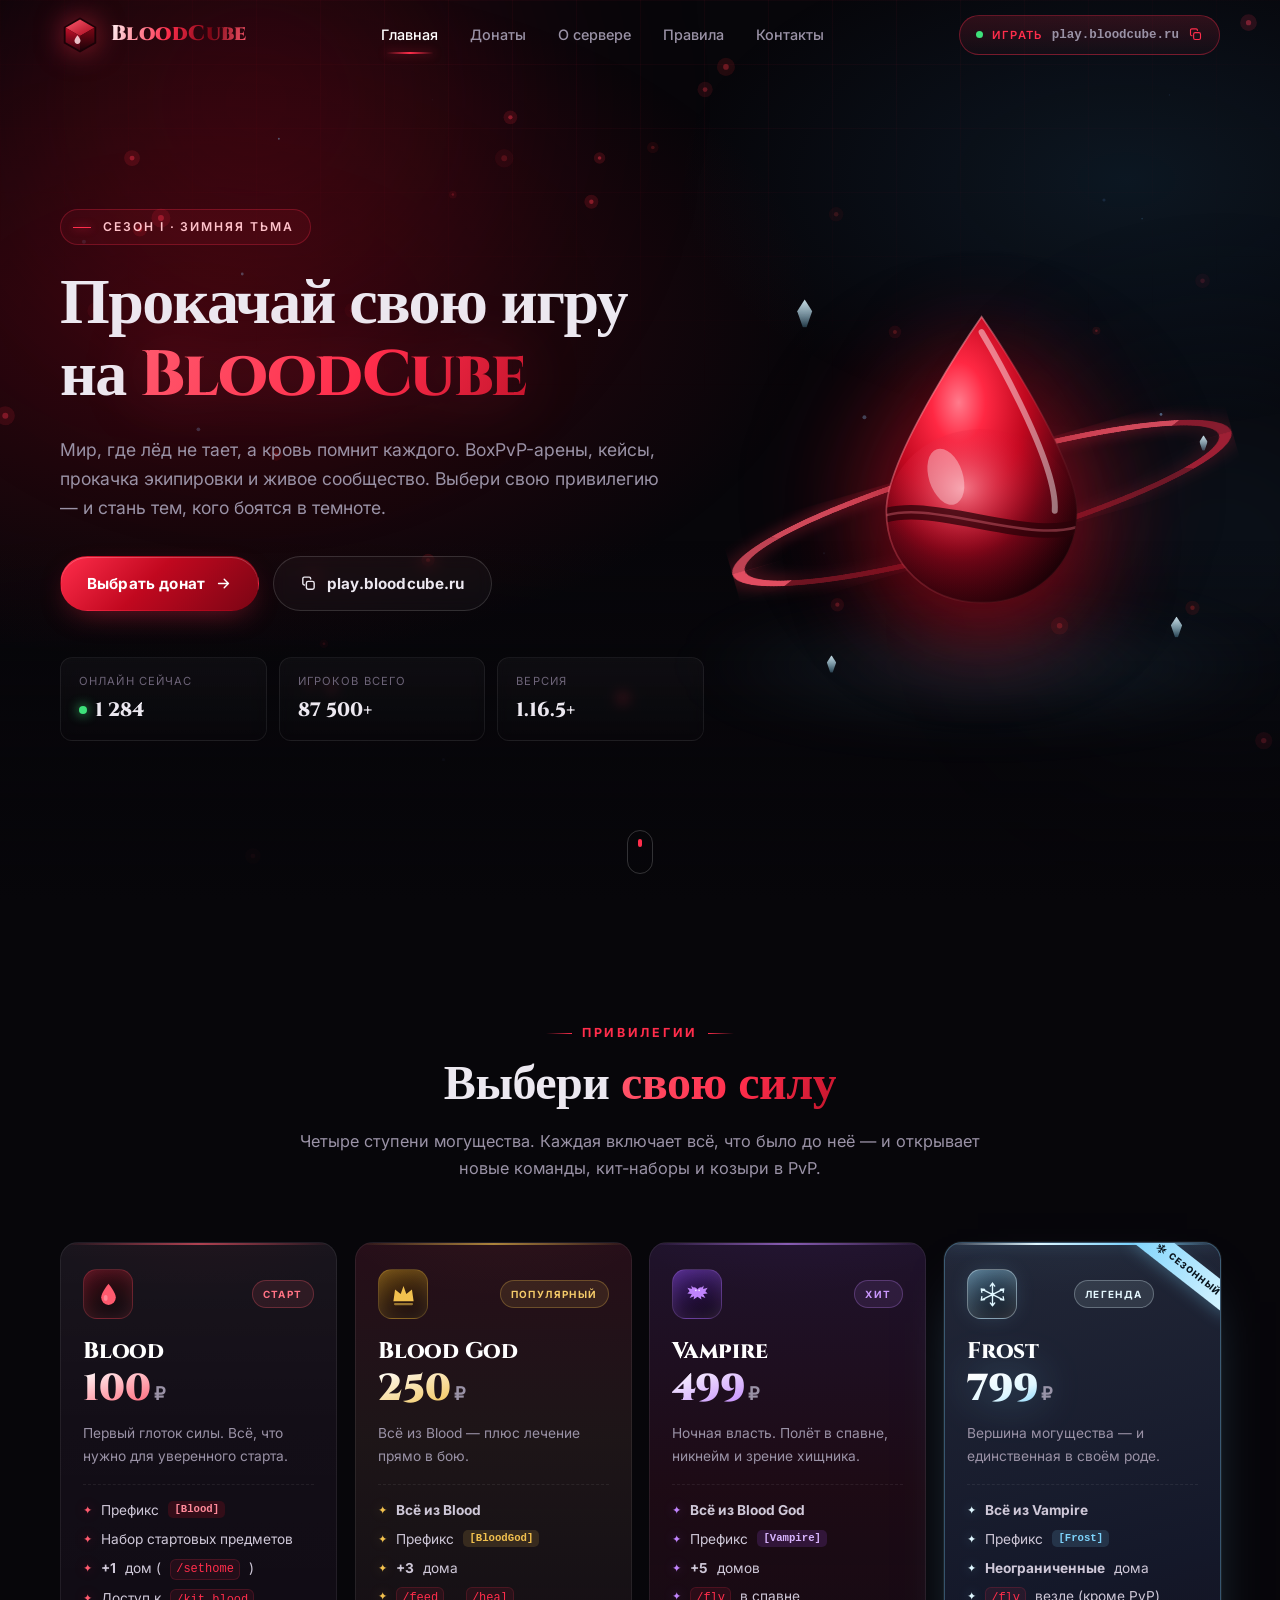
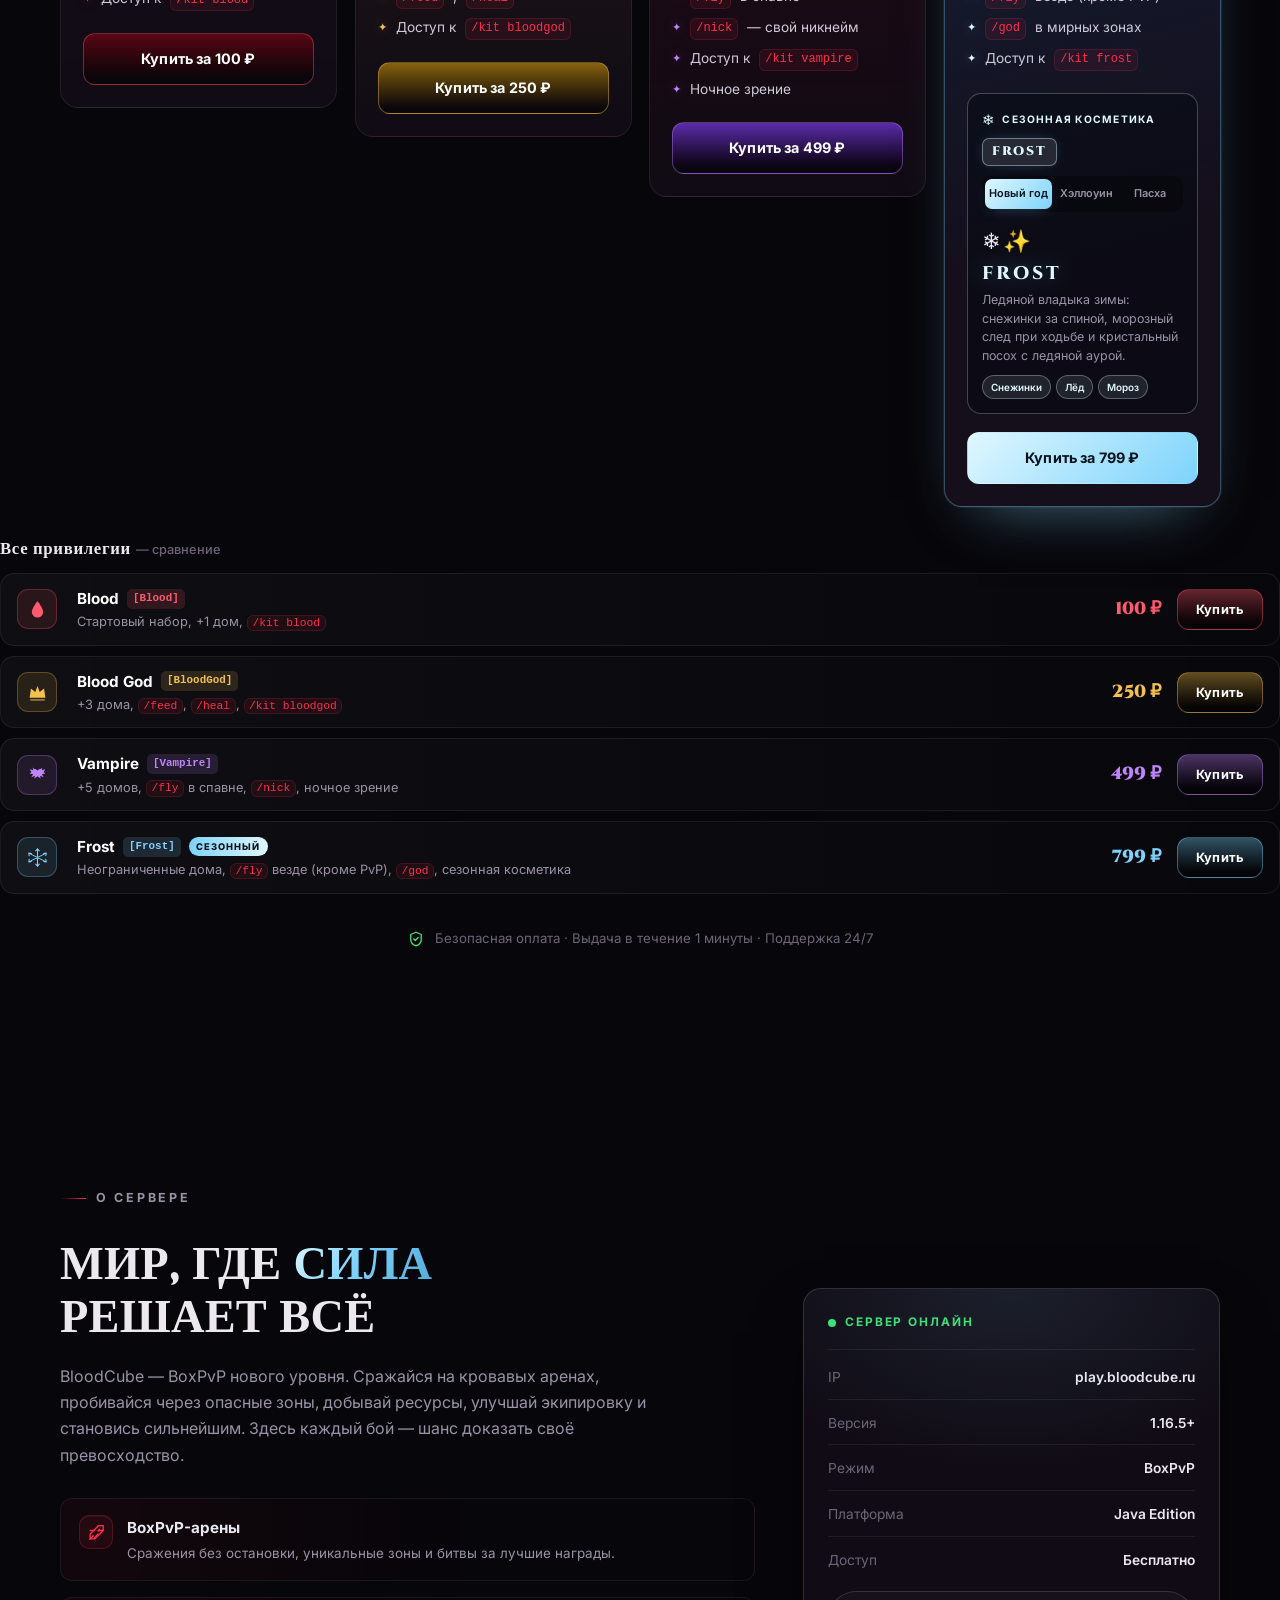
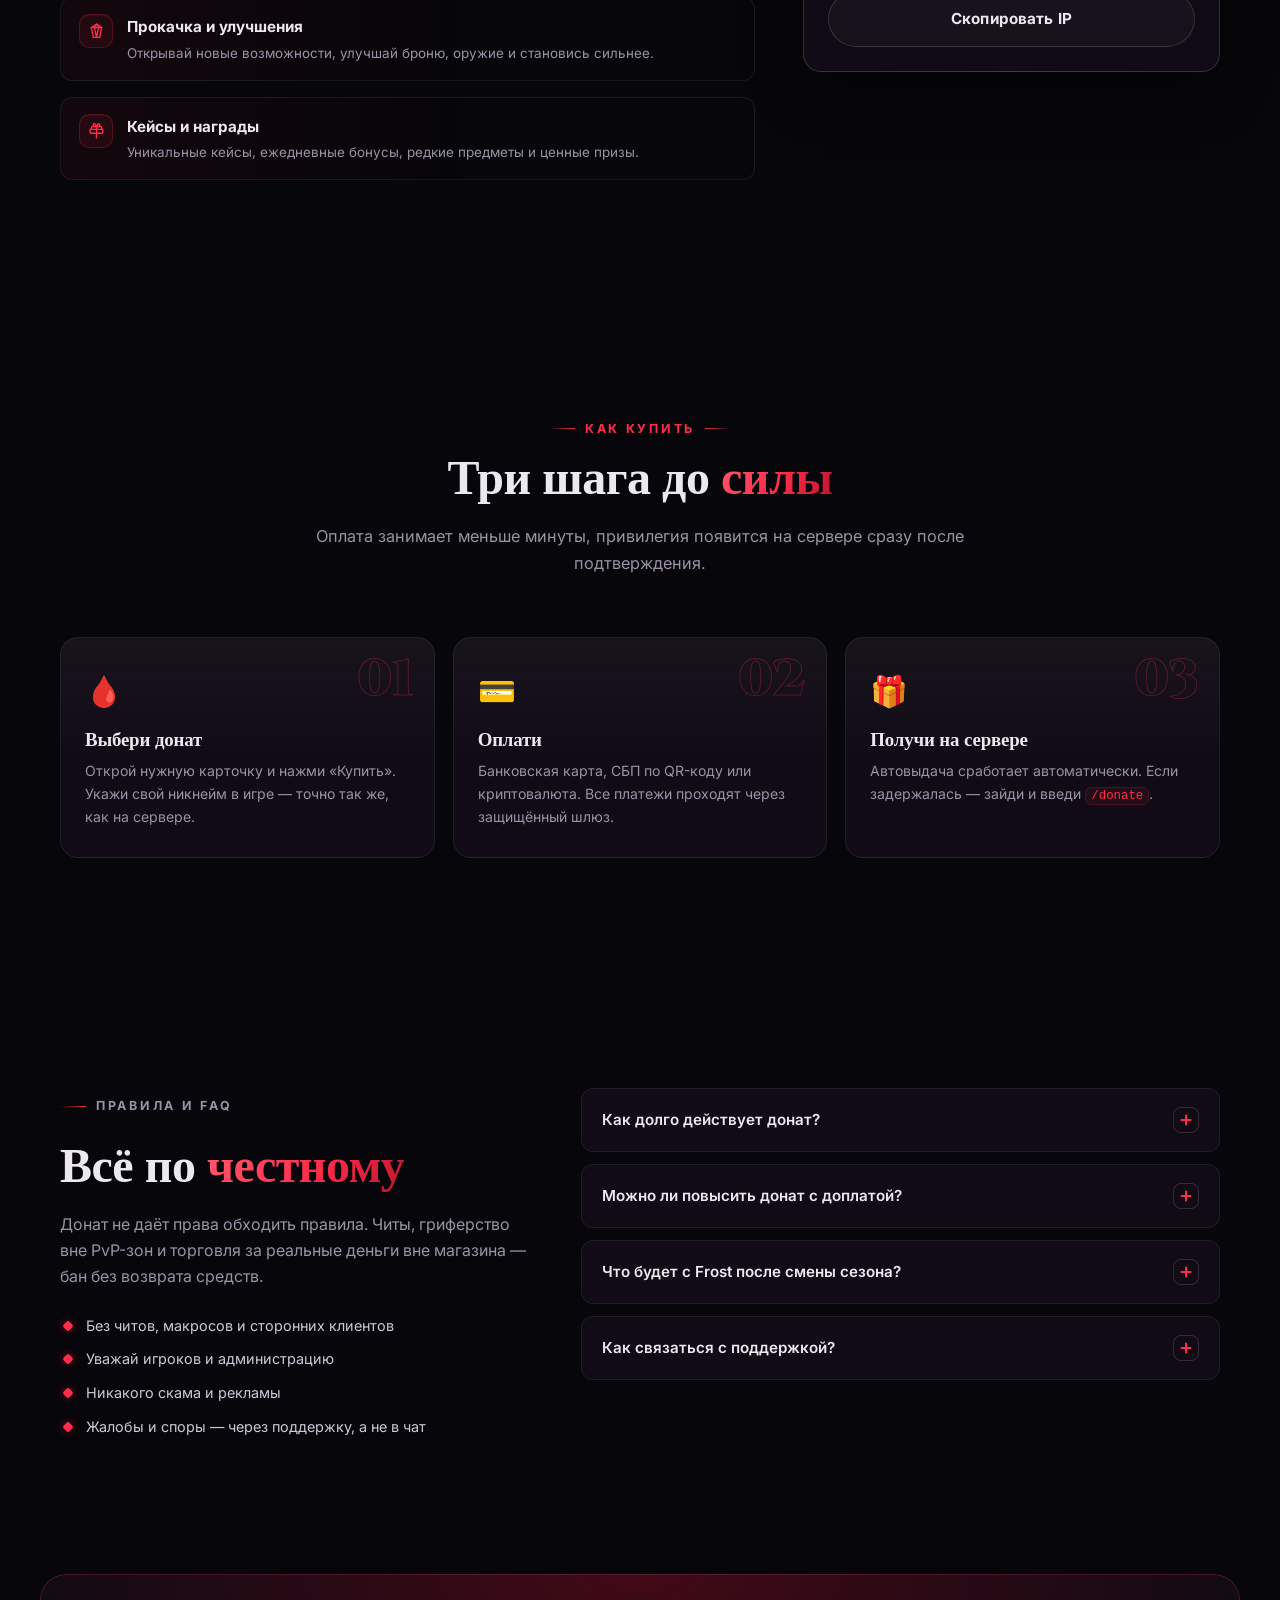
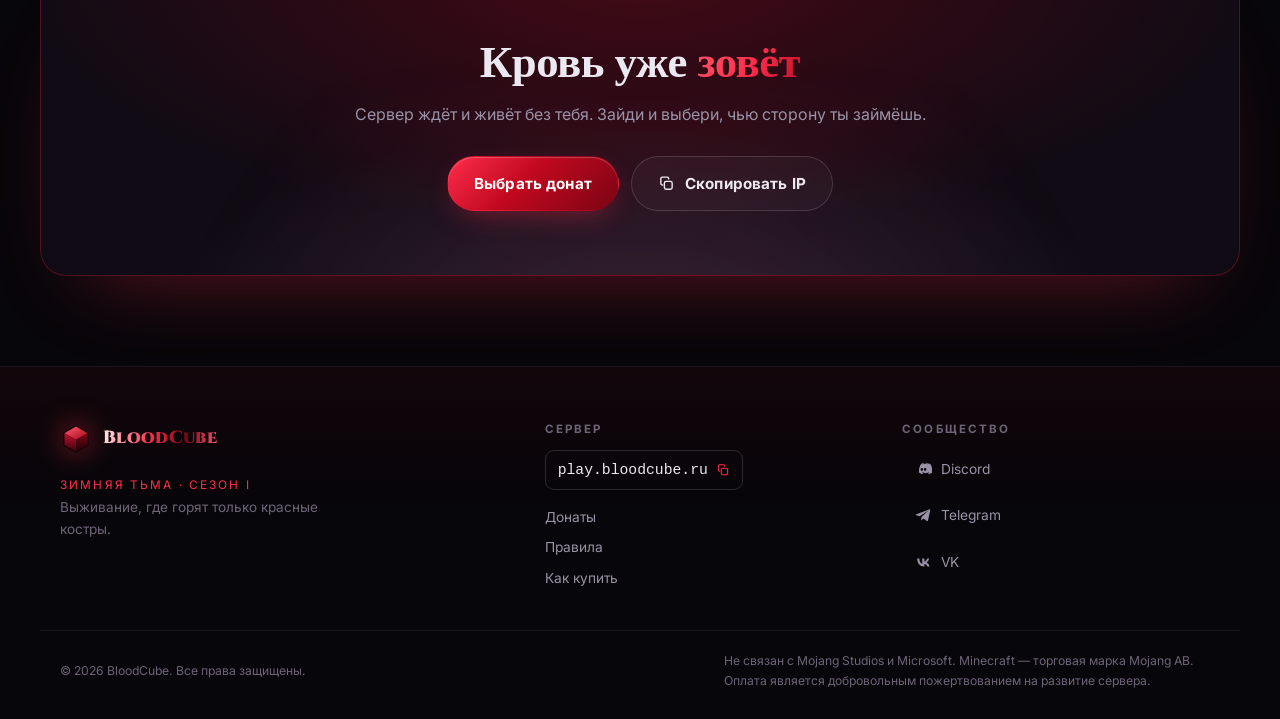
==== commit 898fcea3: "Season IV -> Season I" ====
--- a/index.html
+++ b/index.html
@@ -131,7 +131,7 @@
         <div class="hero__content">
           <p class="eyebrow reveal">
             <span class="eyebrow__line" aria-hidden="true"></span>
-            Сезон IV · Зимняя тьма
+            Сезон I · Зимняя тьма
           </p>
 
           <h1 class="hero__title reveal" data-delay="1">
@@ -712,7 +712,7 @@
           </span>
           <span class="logo__text">Blood<span class="logo__accent">Cube</span></span>
         </a>
-        <p class="footer__tagline">Зимняя тьма · Сезон IV</p>
+        <p class="footer__tagline">Зимняя тьма · Сезон I</p>
         <p class="footer__note">Выживание, где горят только красные костры.</p>
       </div>
 
--- a/css/style.css
+++ b/css/style.css
@@ -1171,6 +1171,14 @@
   align-items: center;
 }
 .about__text .section__title { text-align: left; margin-bottom: 18px; }
+/* Заголовок секции — капсом, как в ТЗ; кегль подобран, чтобы две строки
+   («МИР, ГДЕ СИЛА» / «РЕШАЕТ ВСЁ») не ломались на планшетах. */
+.about__title {
+  text-transform: uppercase;
+  font-size: clamp(1.55rem, 4vw, 2.9rem);
+  line-height: 1.14;
+  letter-spacing: 0.005em;
+}
 .about__text > p { color: var(--muted); margin-bottom: 30px; max-width: 60ch; }
 
 .about__list { display: grid; gap: 16px; }
@@ -1188,7 +1196,25 @@
   transform: translateX(6px);
   background: linear-gradient(90deg, rgba(255, 45, 75, 0.1), transparent 70%);
 }
-.about__ico { font-size: 1.4rem; line-height: 1; }
+.about__ico {
+  flex: 0 0 auto;
+  display: grid;
+  place-items: center;
+  width: 34px;
+  height: 34px;
+  border-radius: 10px;
+  color: var(--blood-bright);
+  background: rgba(255, 45, 75, 0.08);
+  border: 1px solid rgba(255, 45, 75, 0.22);
+  box-shadow: inset 0 1px 0 rgba(255, 255, 255, 0.05);
+  transition: color 0.35s, border-color 0.35s, background 0.35s;
+}
+.about__ico svg { width: 19px; height: 19px; display: block; }
+.about__list li:hover .about__ico {
+  color: var(--ice);
+  border-color: rgba(125, 211, 252, 0.38);
+  background: rgba(125, 211, 252, 0.1);
+}
 .about__list b { display: block; font-size: 0.95rem; margin-bottom: 2px; }
 .about__list p { font-size: 0.84rem; color: var(--muted); }
 
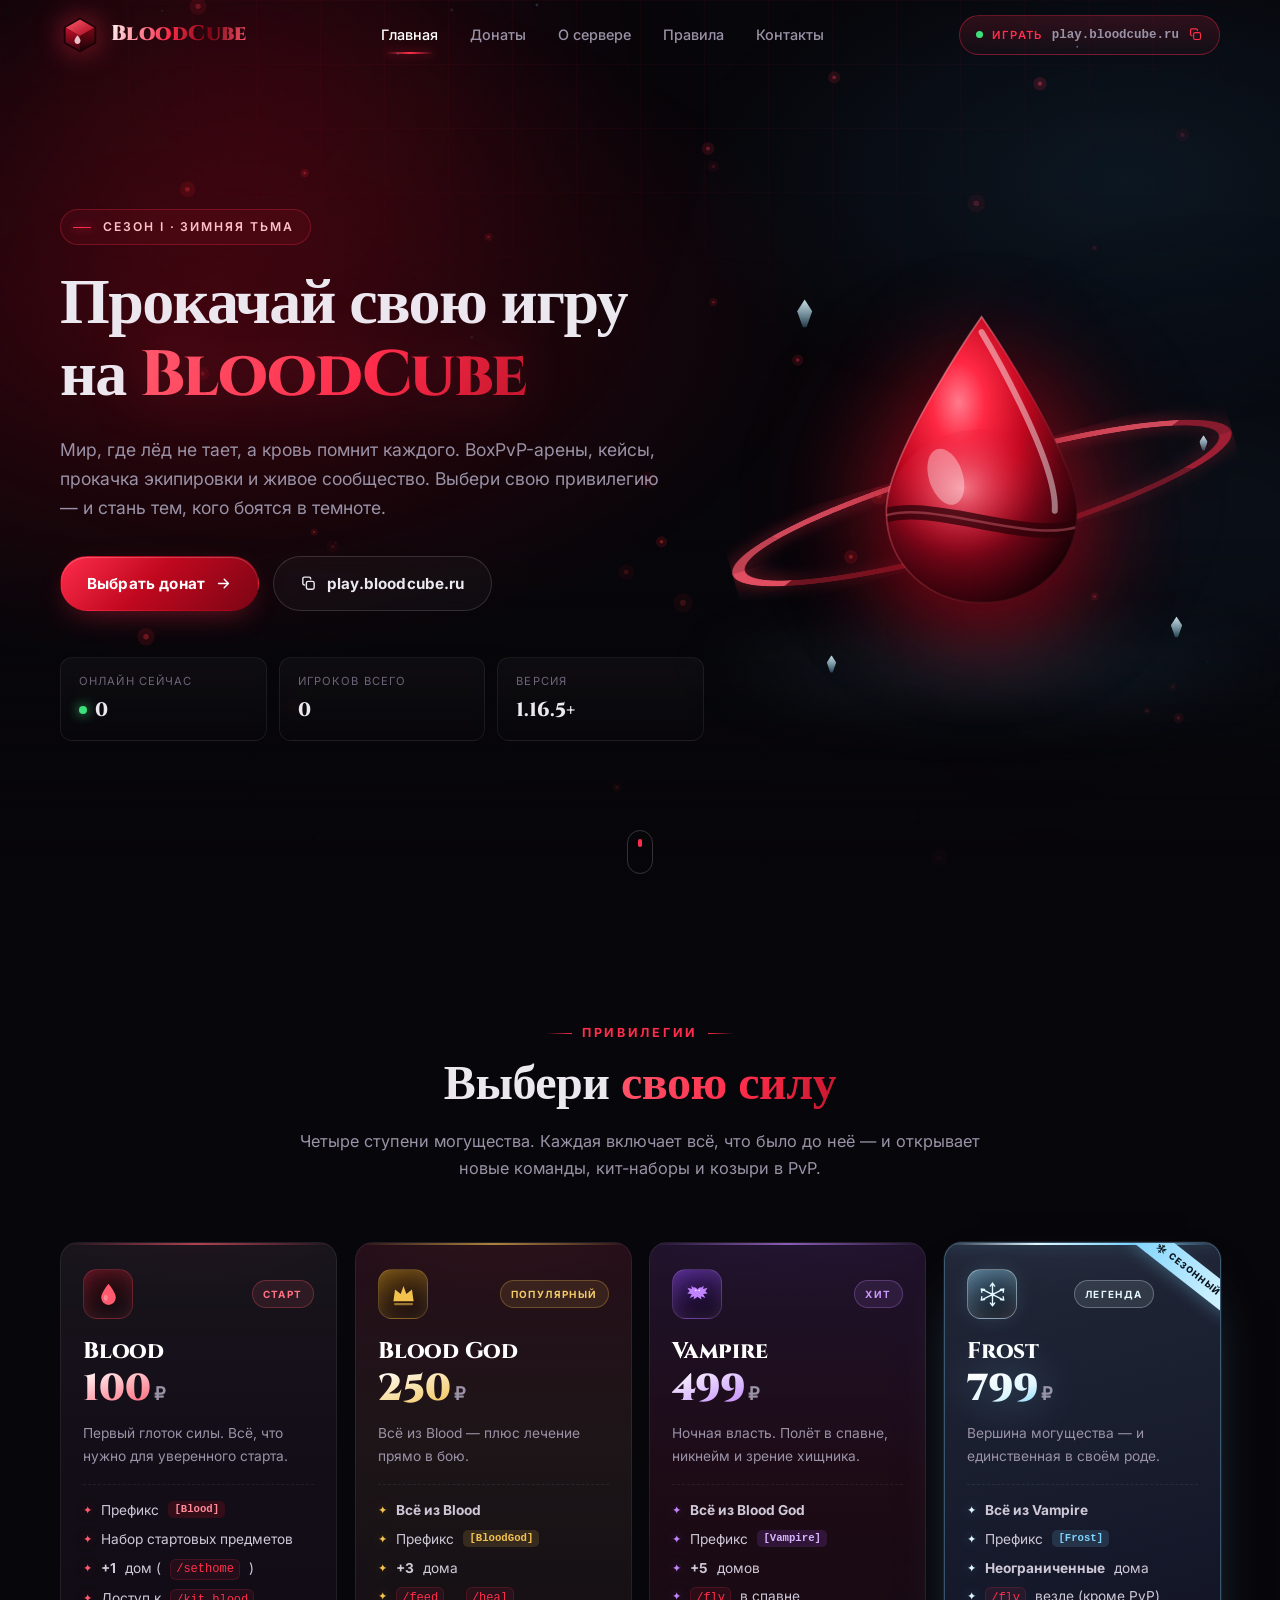
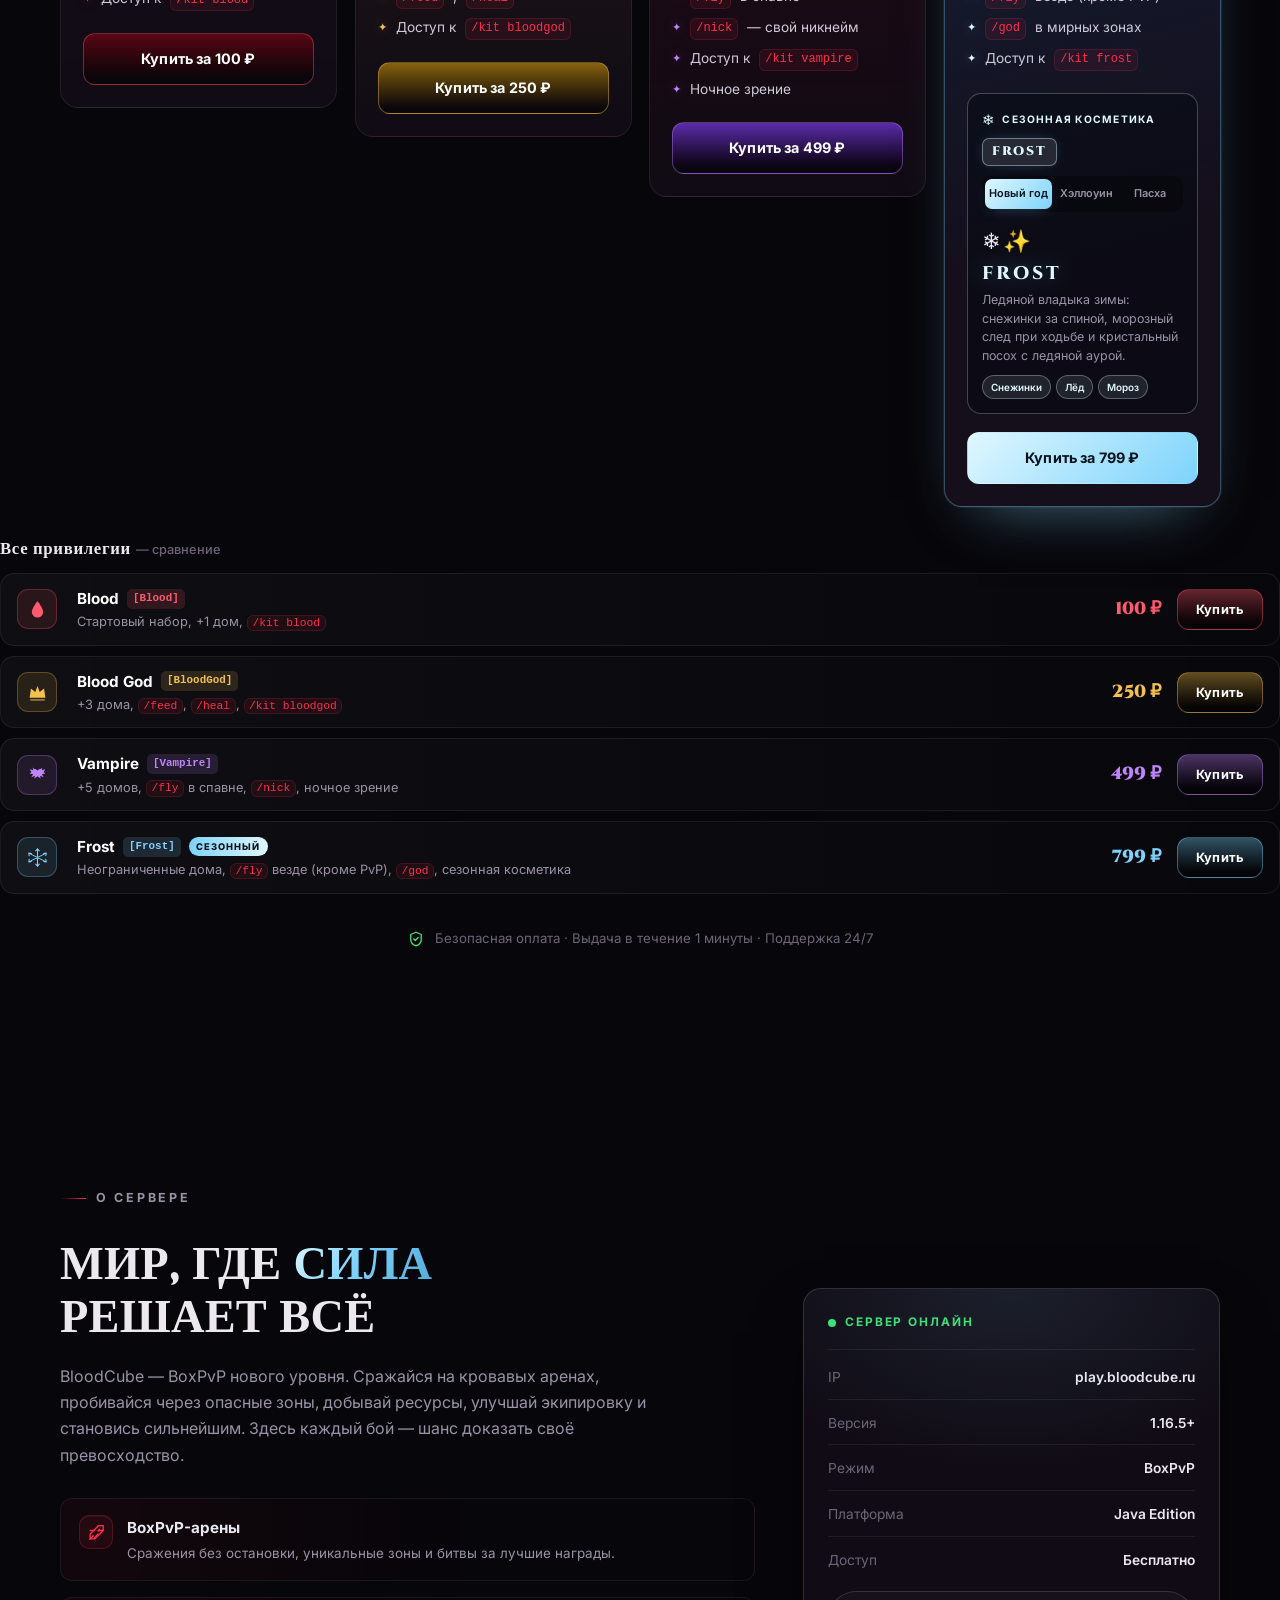
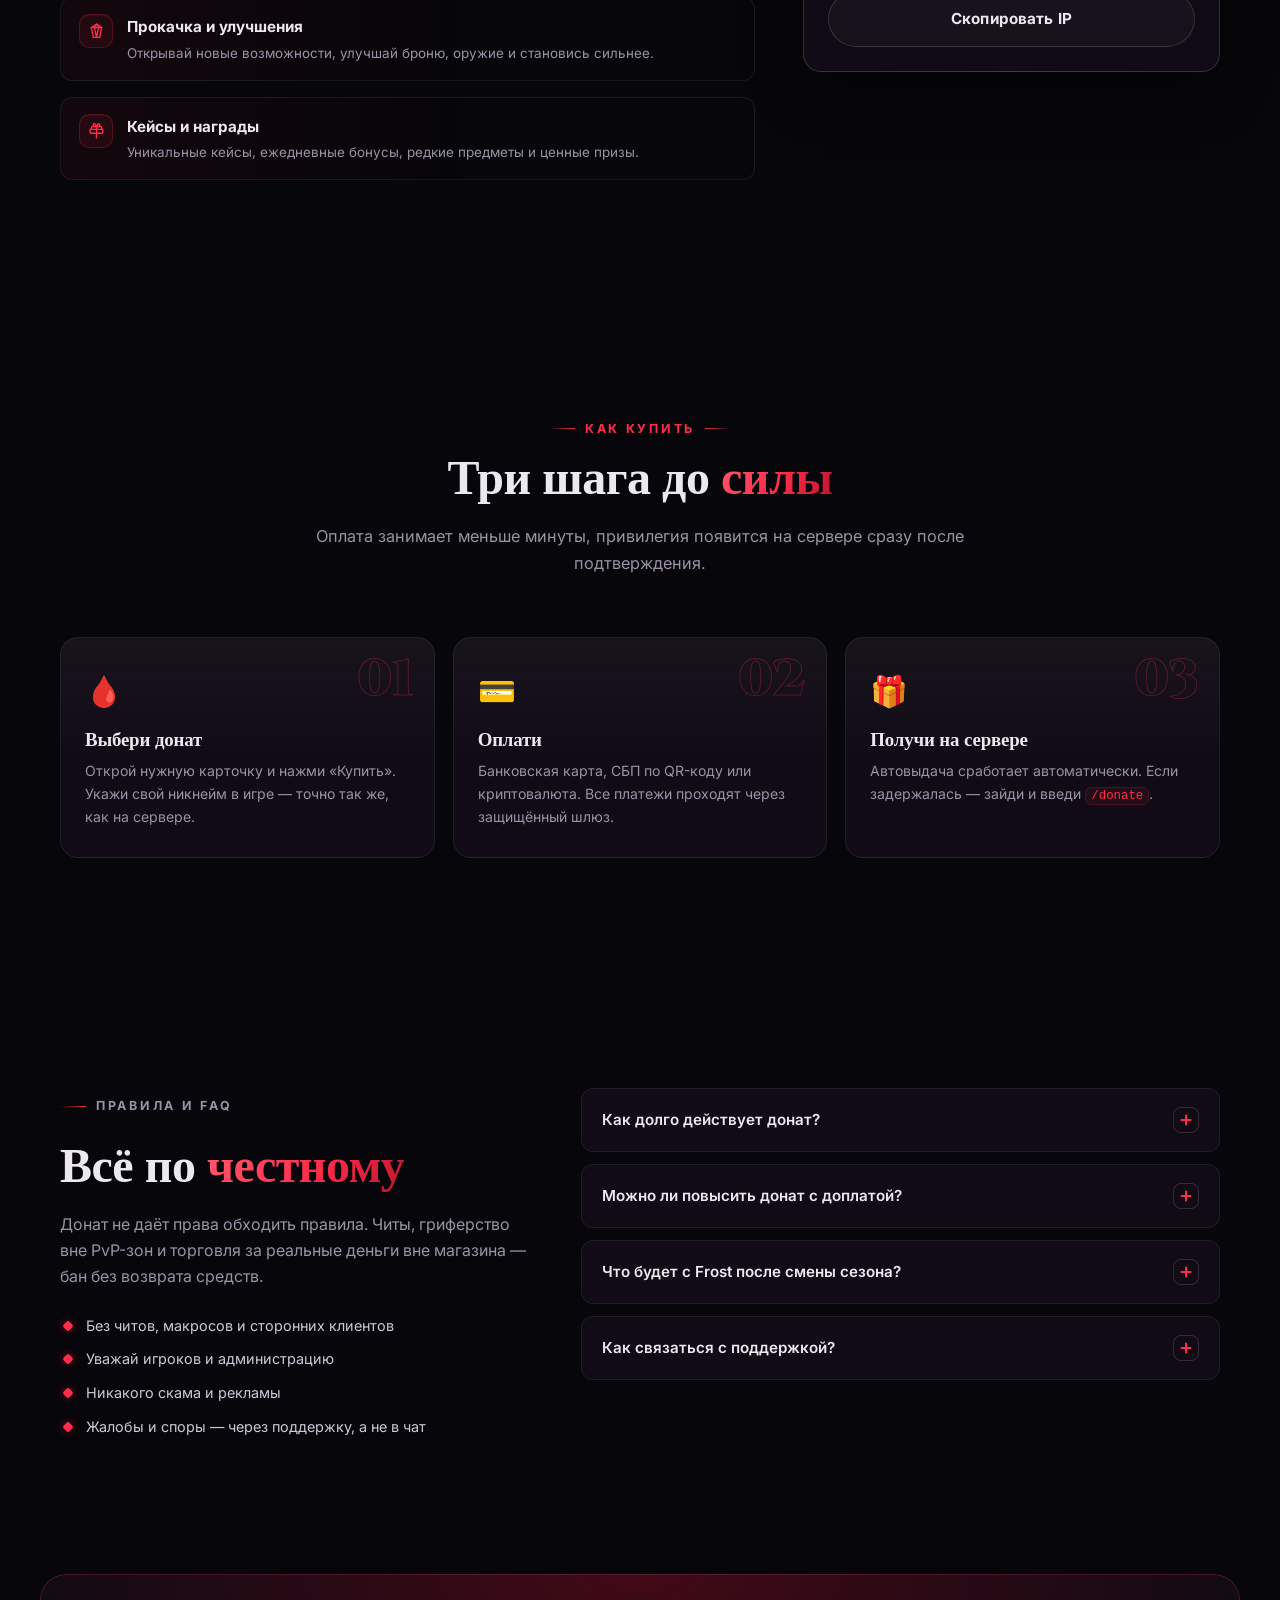
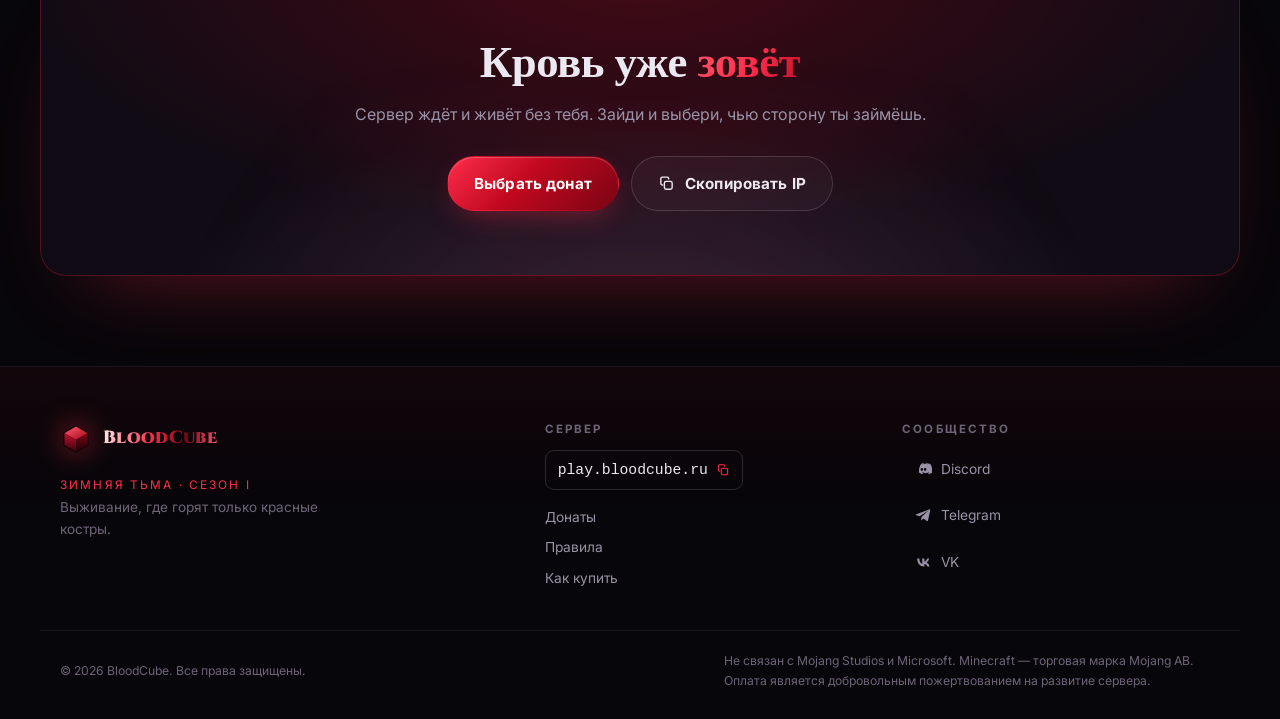
==== commit 8579bf9c: "Hero stats: online 0, players 0" ====
--- a/index.html
+++ b/index.html
@@ -160,11 +160,11 @@
           <dl class="hero__stats reveal" data-delay="4">
             <div class="stat">
               <dt>Онлайн сейчас</dt>
-              <dd><span class="stat__dot" aria-hidden="true"></span>1 284</dd>
+              <dd><span class="stat__dot" aria-hidden="true"></span>0</dd>
             </div>
             <div class="stat">
               <dt>Игроков всего</dt>
-              <dd>87 500+</dd>
+              <dd>0</dd>
             </div>
             <div class="stat">
               <dt>Версия</dt>
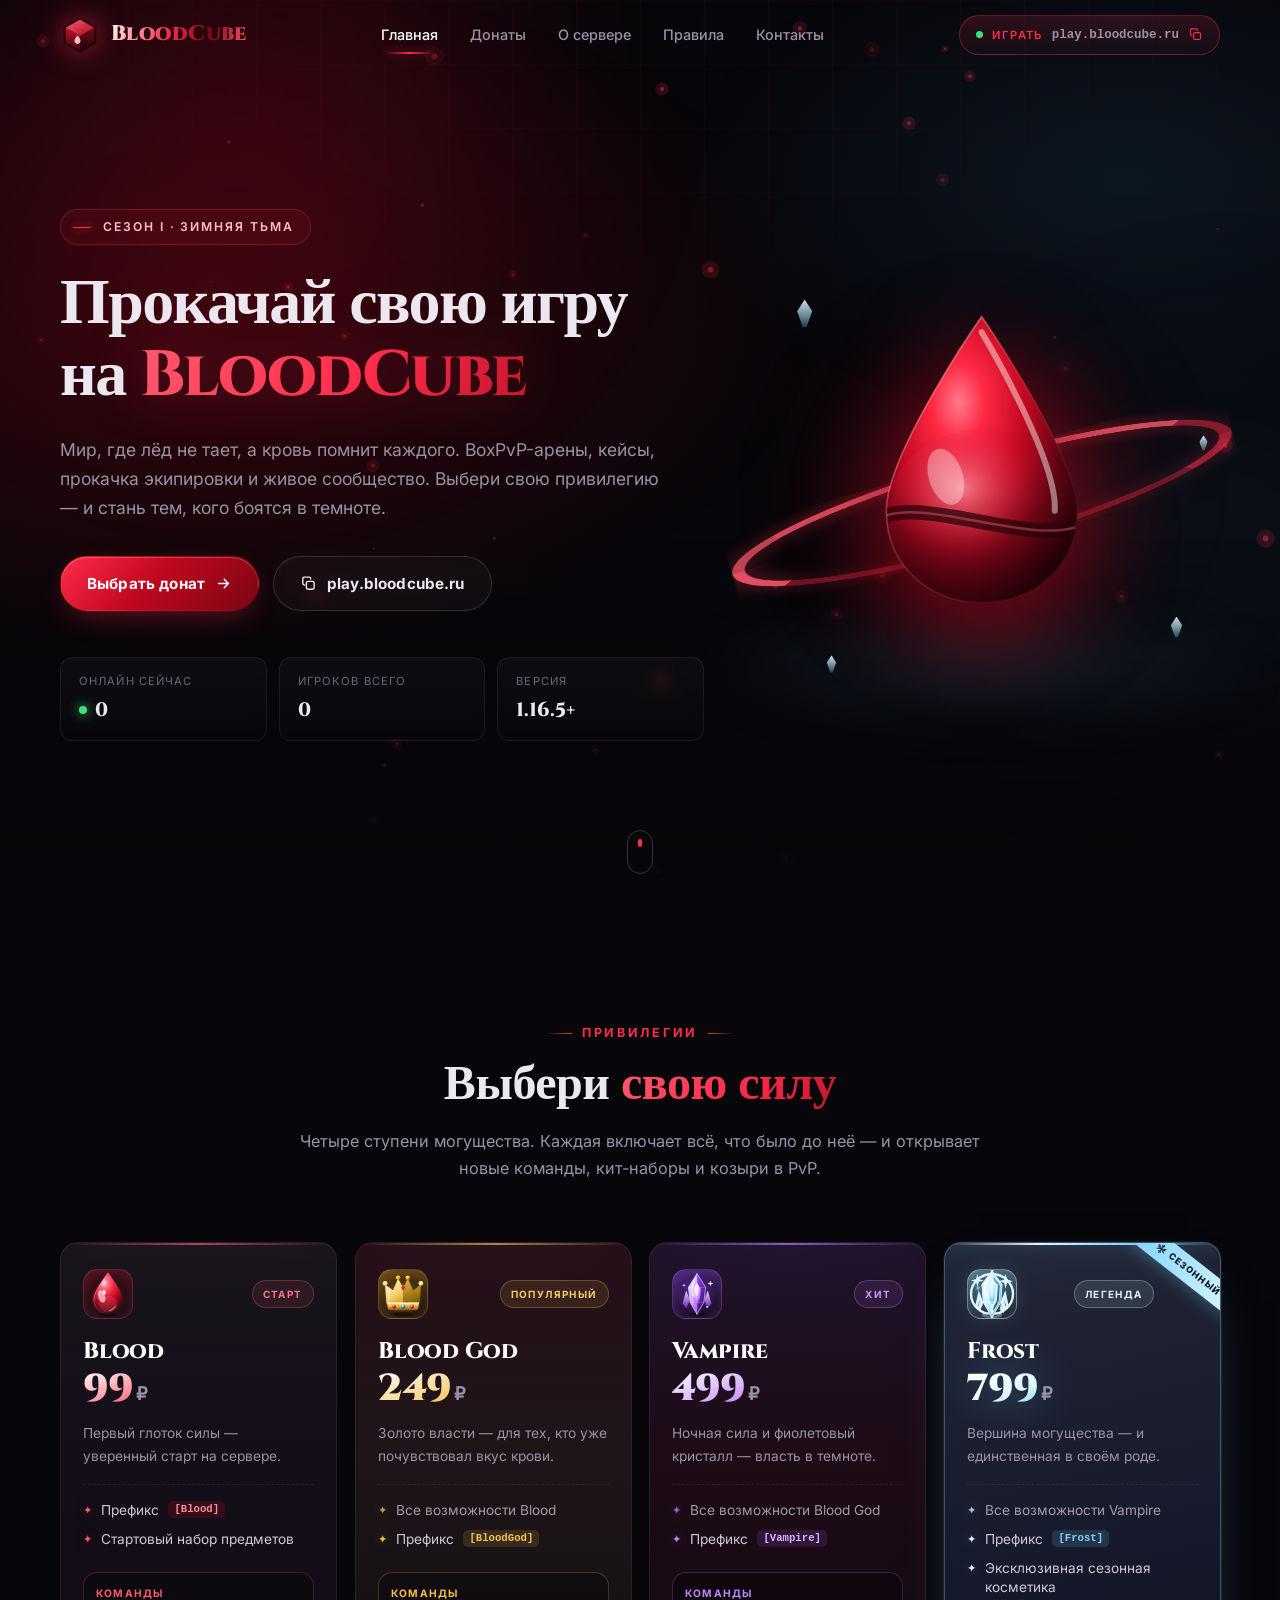
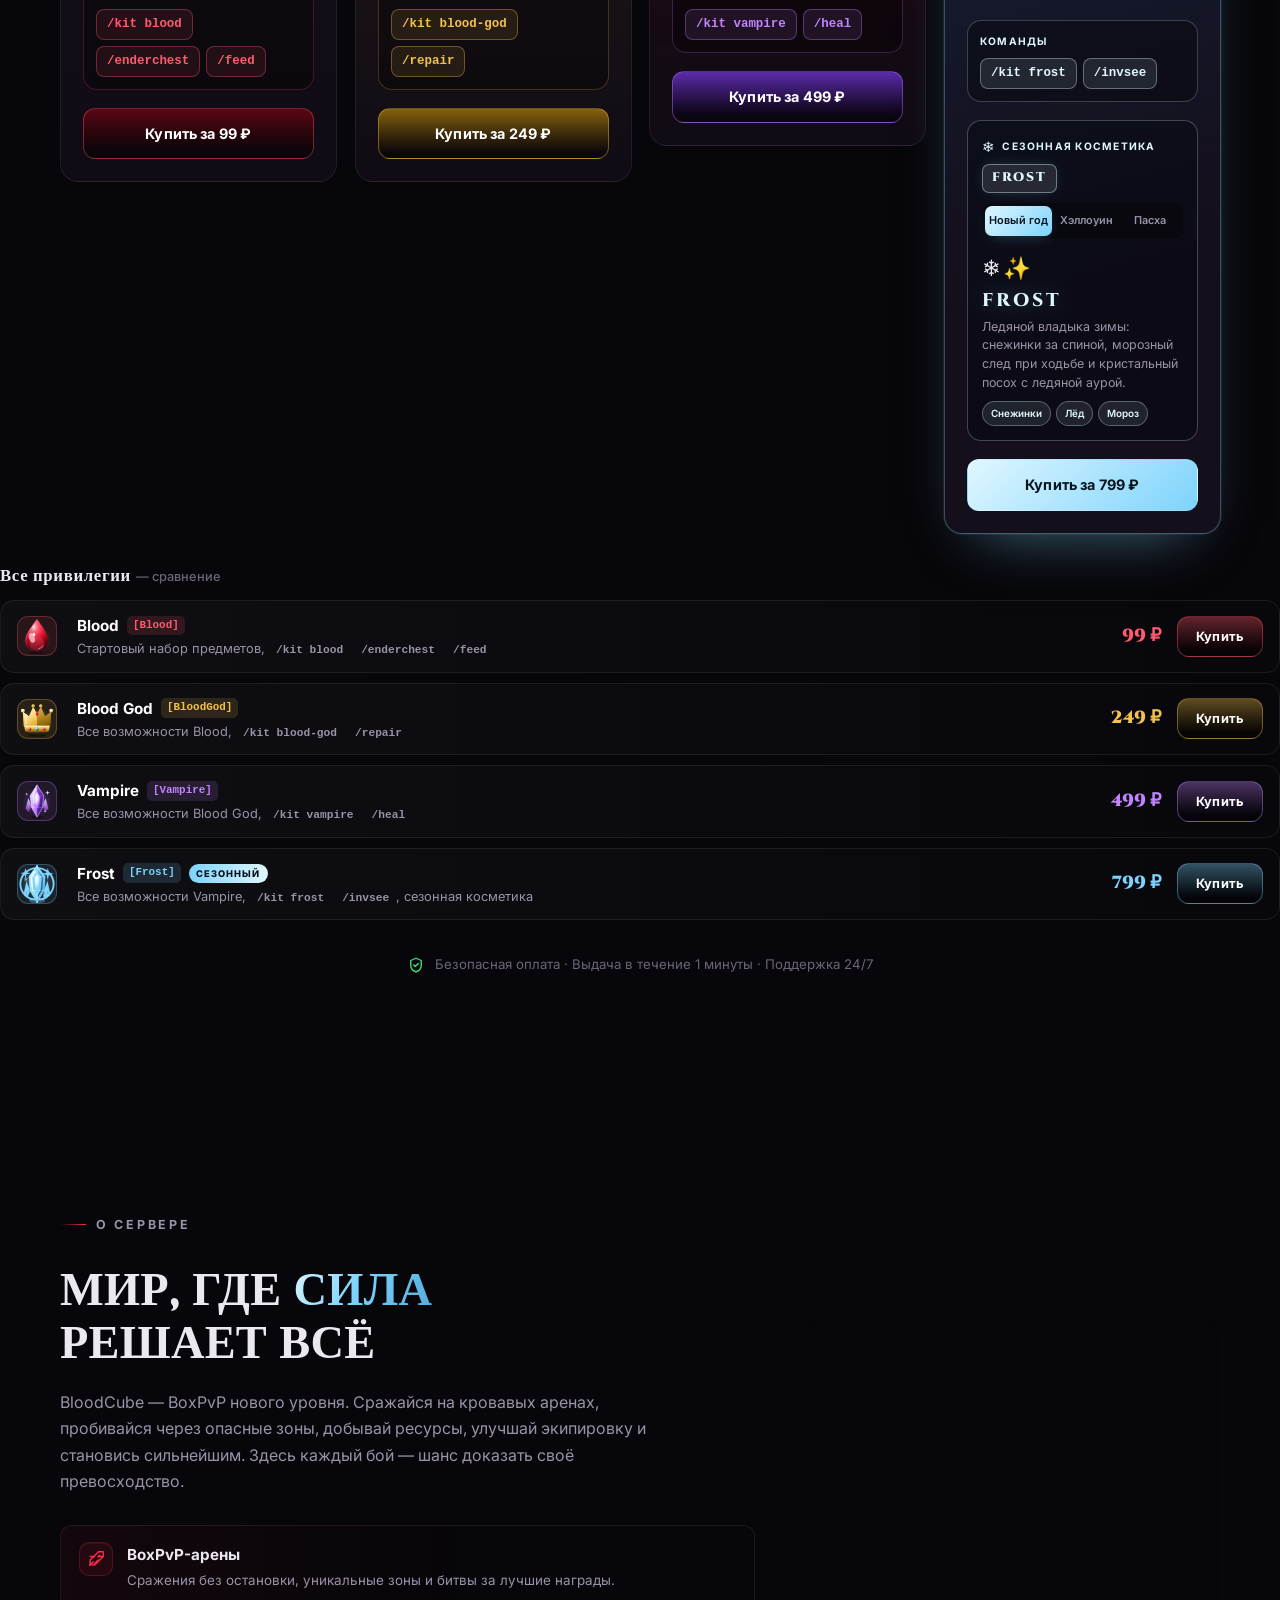
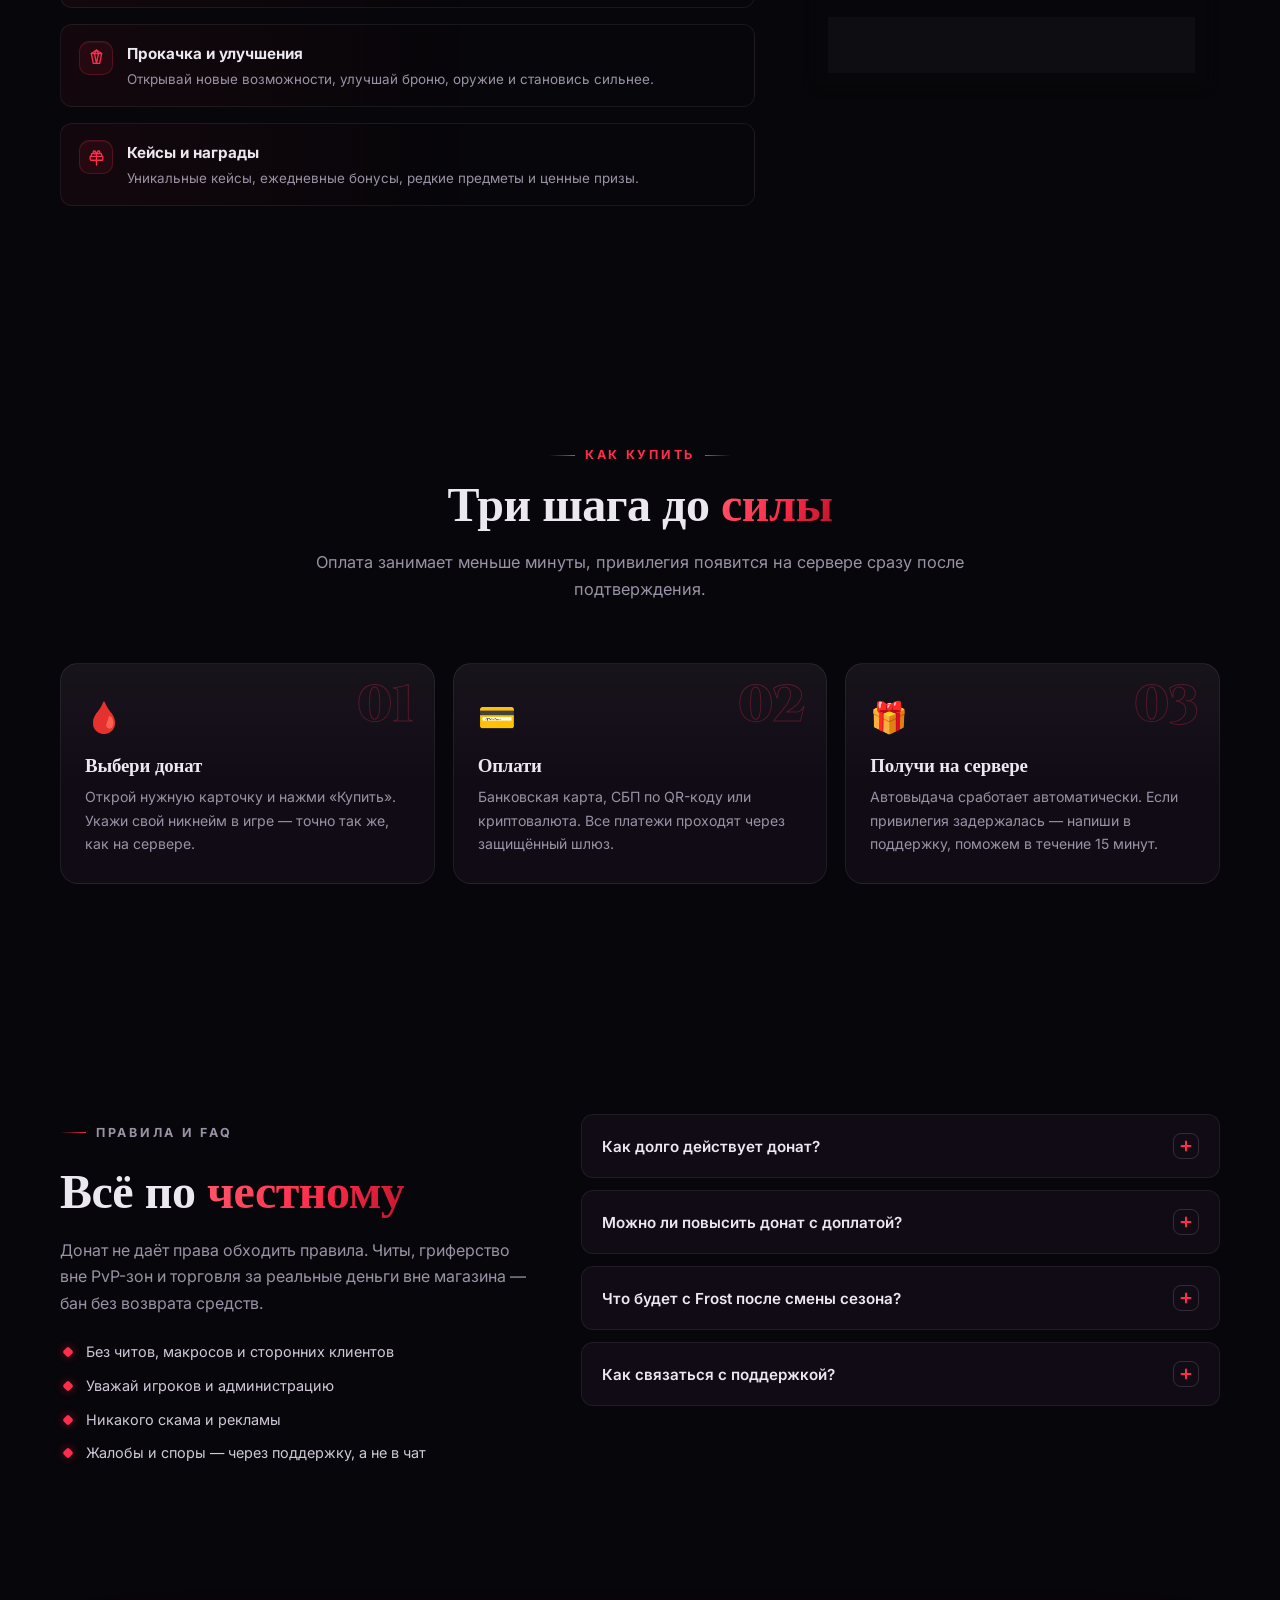
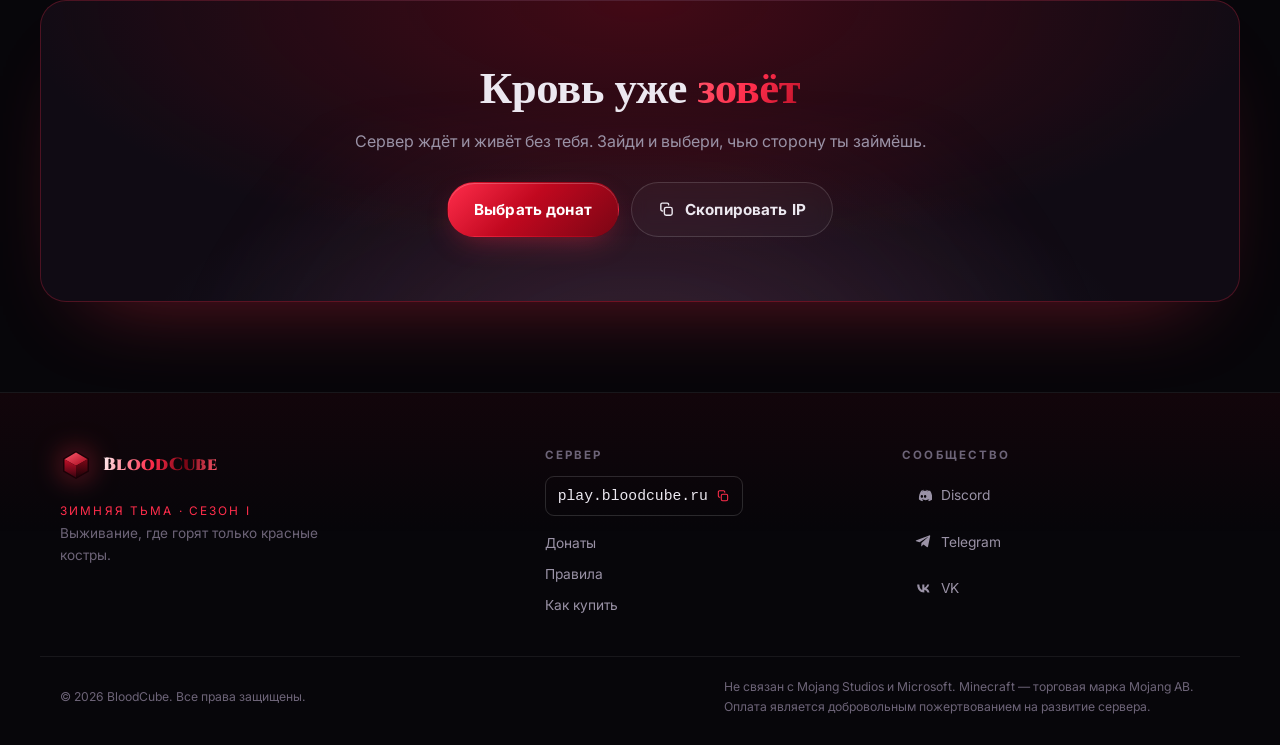
==== commit 343904bc: "Donates: new icons, prices 99/249/499/799, commands in badges, drow updated" ====
--- a/index.html
+++ b/index.html
@@ -50,6 +50,249 @@
   </noscript>
 </head>
 <body>
+
+  <!-- ═══════════════════════════════════════════════════════════
+       SVG-СПРАЙТ ИКОНОК ПРИВИЛЕГИЙ
+       Объёмные иконки с градиентами, бликами и свечением.
+       Один спрайт — чтобы не дублировать id градиентов.
+       ═══════════════════════════════════════════════════════════ -->
+  <svg class="svg-sprite" width="0" height="0" aria-hidden="true" focusable="false" style="position:absolute;overflow:hidden">
+    <defs>
+      <!-- ── Blood ── -->
+      <radialGradient id="gBloodBody" cx="36%" cy="24%" r="86%">
+        <stop offset="0%"   stop-color="#fff0f2" />
+        <stop offset="14%"  stop-color="#ff8194" />
+        <stop offset="38%"  stop-color="#ff2b47" />
+        <stop offset="66%"  stop-color="#c00720" />
+        <stop offset="88%"  stop-color="#5c0210" />
+        <stop offset="100%" stop-color="#2a0107" />
+      </radialGradient>
+      <linearGradient id="gBloodShade" x1="0" y1="0" x2="0" y2="1">
+        <stop offset="0%"   stop-color="#ff5a6e" stop-opacity="0" />
+        <stop offset="52%"  stop-color="#7a0212" stop-opacity=".14" />
+        <stop offset="100%" stop-color="#24000a" stop-opacity=".78" />
+      </linearGradient>
+      <linearGradient id="gBloodRim" x1="0" y1="0" x2="1" y2="1">
+        <stop offset="0%"   stop-color="#ffe1e6" stop-opacity=".95" />
+        <stop offset="42%"  stop-color="#ff5a6e" stop-opacity=".35" />
+        <stop offset="100%" stop-color="#000" stop-opacity=".35" />
+      </linearGradient>
+      <radialGradient id="gBloodAura" cx="50%" cy="50%" r="50%">
+        <stop offset="0%"   stop-color="#ff2d4b" stop-opacity=".6" />
+        <stop offset="58%"  stop-color="#ff2d4b" stop-opacity=".22" />
+        <stop offset="100%" stop-color="#ff2d4b" stop-opacity="0" />
+      </radialGradient>
+
+      <!-- ── Blood God ── -->
+      <linearGradient id="gGold" x1="0" y1="0" x2="1" y2="1">
+        <stop offset="0%"   stop-color="#fff6c9" />
+        <stop offset="22%"  stop-color="#ffdf8a" />
+        <stop offset="48%"  stop-color="#f2c14e" />
+        <stop offset="72%"  stop-color="#c99a1e" />
+        <stop offset="100%" stop-color="#8f6a0b" />
+      </linearGradient>
+      <linearGradient id="gGoldLight" x1="0" y1="0" x2="0.4" y2="1">
+        <stop offset="0%"   stop-color="#fffbe0" />
+        <stop offset="60%"  stop-color="#ffe9a8" />
+        <stop offset="100%" stop-color="#f2c14e" />
+      </linearGradient>
+      <linearGradient id="gGoldDark" x1="0" y1="0" x2="0" y2="1">
+        <stop offset="0%"   stop-color="#b8860b" />
+        <stop offset="100%" stop-color="#5a3d05" />
+      </linearGradient>
+      <linearGradient id="gGoldBand" x1="0" y1="0" x2="0" y2="1">
+        <stop offset="0%"   stop-color="#fff0b8" />
+        <stop offset="45%"  stop-color="#e8b53c" />
+        <stop offset="100%" stop-color="#7a5507" />
+      </linearGradient>
+      <linearGradient id="gRuby" x1="0" y1="0" x2="0.6" y2="1">
+        <stop offset="0%"   stop-color="#ff9aa8" />
+        <stop offset="45%"  stop-color="#ff2d4b" />
+        <stop offset="100%" stop-color="#8a0518" />
+      </linearGradient>
+      <linearGradient id="gSapphire" x1="0" y1="0" x2="0.6" y2="1">
+        <stop offset="0%"   stop-color="#c9f3ff" />
+        <stop offset="50%"  stop-color="#4fb6e8" />
+        <stop offset="100%" stop-color="#124e78" />
+      </linearGradient>
+      <radialGradient id="gGoldAura" cx="50%" cy="50%" r="50%">
+        <stop offset="0%"   stop-color="#f2c14e" stop-opacity=".55" />
+        <stop offset="58%"  stop-color="#f2c14e" stop-opacity=".2" />
+        <stop offset="100%" stop-color="#f2c14e" stop-opacity="0" />
+      </radialGradient>
+
+      <!-- ── Vampire ── -->
+      <linearGradient id="gVioletBody" x1="0" y1="0" x2="0.7" y2="1">
+        <stop offset="0%"   stop-color="#f3e8ff" />
+        <stop offset="28%"  stop-color="#c084fc" />
+        <stop offset="64%"  stop-color="#8b3ff0" />
+        <stop offset="100%" stop-color="#3b0f7a" />
+      </linearGradient>
+      <linearGradient id="gVioletLight" x1="0" y1="0" x2="1" y2="1">
+        <stop offset="0%"   stop-color="#faf5ff" />
+        <stop offset="55%"  stop-color="#d8b4fe" />
+        <stop offset="100%" stop-color="#a855f7" />
+      </linearGradient>
+      <linearGradient id="gVioletDark" x1="0" y1="0" x2="0.6" y2="1">
+        <stop offset="0%"   stop-color="#9333ea" />
+        <stop offset="100%" stop-color="#2e1065" />
+      </linearGradient>
+      <radialGradient id="gVioletCore" cx="42%" cy="28%" r="76%">
+        <stop offset="0%"   stop-color="#fff" />
+        <stop offset="34%"  stop-color="#e9d5ff" />
+        <stop offset="72%"  stop-color="#a855f7" />
+        <stop offset="100%" stop-color="#6b21a8" />
+      </radialGradient>
+      <linearGradient id="gVioletShard" x1="0" y1="0" x2="0" y2="1">
+        <stop offset="0%"   stop-color="#e9d5ff" />
+        <stop offset="100%" stop-color="#6b21a8" />
+      </linearGradient>
+      <radialGradient id="gVioletAura" cx="50%" cy="50%" r="50%">
+        <stop offset="0%"   stop-color="#a855f7" stop-opacity=".58" />
+        <stop offset="58%"  stop-color="#a855f7" stop-opacity=".2" />
+        <stop offset="100%" stop-color="#a855f7" stop-opacity="0" />
+      </radialGradient>
+
+      <!-- ── Frost ── -->
+      <linearGradient id="gFrostBody" x1="0.15" y1="0" x2="0.85" y2="1">
+        <stop offset="0%"   stop-color="#ffffff" />
+        <stop offset="22%"  stop-color="#d8f4ff" />
+        <stop offset="55%"  stop-color="#8fdcff" />
+        <stop offset="84%"  stop-color="#3a8fc0" />
+        <stop offset="100%" stop-color="#0d4b73" />
+      </linearGradient>
+      <linearGradient id="gFrostLight" x1="0" y1="0" x2="0.6" y2="1">
+        <stop offset="0%"   stop-color="#ffffff" />
+        <stop offset="58%"  stop-color="#dff6ff" />
+        <stop offset="100%" stop-color="#8fdcff" />
+      </linearGradient>
+      <linearGradient id="gFrostDark" x1="0" y1="0" x2="0.4" y2="1">
+        <stop offset="0%"   stop-color="#6ccbee" />
+        <stop offset="55%"  stop-color="#2a7fae" />
+        <stop offset="100%" stop-color="#082f4a" />
+      </linearGradient>
+      <radialGradient id="gFrostCore" cx="44%" cy="26%" r="74%">
+        <stop offset="0%"   stop-color="#ffffff" />
+        <stop offset="38%"  stop-color="#c9f0ff" />
+        <stop offset="74%"  stop-color="#62c5ea" />
+        <stop offset="100%" stop-color="#1a6f9c" />
+      </radialGradient>
+      <linearGradient id="gFrostShard" x1="0" y1="0" x2="0.4" y2="1">
+        <stop offset="0%"   stop-color="#f2fdff" />
+        <stop offset="55%"  stop-color="#9fe4ff" />
+        <stop offset="100%" stop-color="#2a7fae" />
+      </linearGradient>
+      <linearGradient id="gFrostRim" x1="0" y1="0" x2="1" y2="1">
+        <stop offset="0%"   stop-color="#fff" stop-opacity=".95" />
+        <stop offset="50%"  stop-color="#a6e8ff" stop-opacity=".6" />
+        <stop offset="100%" stop-color="#0d4b73" stop-opacity=".55" />
+      </linearGradient>
+      <radialGradient id="gFrostAura" cx="50%" cy="50%" r="50%">
+        <stop offset="0%"   stop-color="#7dd3fc" stop-opacity=".6" />
+        <stop offset="55%"  stop-color="#7dd3fc" stop-opacity=".22" />
+        <stop offset="100%" stop-color="#7dd3fc" stop-opacity="0" />
+      </radialGradient>
+    </defs>
+
+    <!-- ── BLOOD: объёмная капля крови ── -->
+    <symbol id="ico-blood" viewBox="0 0 48 48">
+      <ellipse cx="24" cy="29" rx="18" ry="17" fill="url(#gBloodAura)" />
+      <ellipse cx="24" cy="44.6" rx="9" ry="2.1" fill="#000" opacity=".42" />
+
+      <path d="M24 3.2c0 0 14.2 17.3 14.2 26.1a14.2 14.2 0 0 1-28.4 0C9.8 20.5 24 3.2 24 3.2Z" fill="url(#gBloodBody)" />
+      <path d="M24 3.2c0 0 14.2 17.3 14.2 26.1a14.2 14.2 0 0 1-28.4 0C9.8 20.5 24 3.2 24 3.2Z" fill="url(#gBloodShade)" />
+      <ellipse cx="24" cy="34" rx="9.6" ry="8.6" fill="#ff5b73" opacity=".26" />
+
+      <path d="M24 3.2c0 0 14.2 17.3 14.2 26.1a14.2 14.2 0 0 1-28.4 0C9.8 20.5 24 3.2 24 3.2Z" fill="none" stroke="url(#gBloodRim)" stroke-width="1.1" />
+
+      <ellipse cx="17.6" cy="26.4" rx="3.5" ry="6.3" fill="#fff" opacity=".6" transform="rotate(-18 17.6 26.4)" />
+      <ellipse cx="20.3" cy="22.2" rx="1.4" ry="2.3" fill="#fff" opacity=".9" transform="rotate(-18 20.3 22.2)" />
+      <path d="M31.2 36.4a9.7 9.7 0 0 1-5.6 4.2" fill="none" stroke="#ffa6b3" stroke-width="1.4" stroke-linecap="round" opacity=".55" />
+    </symbol>
+
+    <!-- ── BLOOD GOD: роскошная золотая корона ── -->
+    <symbol id="ico-god" viewBox="0 0 48 48">
+      <ellipse cx="24" cy="28" rx="20" ry="18" fill="url(#gGoldAura)" />
+      <ellipse cx="24" cy="44.2" rx="11" ry="2.2" fill="#000" opacity=".42" />
+
+      <path d="M7.4 33.6 6.1 14.4l7.7 6.3L19.2 8.6 24 18.4l4.8-9.8 5.4 12.1 7.7-6.3-1.3 19.2Z" fill="url(#gGold)" />
+      <path d="M24 18.4 28.8 8.6l5.4 12.1 7.7-6.3-1.3 19.2H24Z" fill="url(#gGoldDark)" opacity=".5" />
+      <path d="M7.4 33.6 6.1 14.4l7.7 6.3L19.2 8.6 24 18.4V33.6Z" fill="url(#gGoldLight)" opacity=".42" />
+
+      <path d="M8 32.6h32l-.7 5.7a2.2 2.2 0 0 1-2.2 2H10.9a2.2 2.2 0 0 1-2.2-2Z" fill="url(#gGoldBand)" />
+      <path d="M8.8 33.2h30.4" stroke="#fff8dc" stroke-width="1" opacity=".75" />
+
+      <path d="M24 14.1l1.9 3.2-1.9 3.5-1.9-3.5Z" fill="url(#gRuby)" />
+      <circle cx="15" cy="36.5" r="1.9" fill="url(#gRuby)" />
+      <circle cx="24" cy="36.5" r="2.2" fill="url(#gSapphire)" />
+      <circle cx="33" cy="36.5" r="1.9" fill="url(#gRuby)" />
+      <circle cx="14.7" cy="36" r=".65" fill="#fff" opacity=".85" />
+      <circle cx="23.6" cy="35.9" r=".75" fill="#fff" opacity=".9" />
+      <circle cx="32.7" cy="36" r=".65" fill="#fff" opacity=".85" />
+
+      <circle cx="6.1" cy="13.4" r="2.4" fill="url(#gGoldLight)" />
+      <circle cx="19.2" cy="7.6" r="2.2" fill="url(#gGold)" />
+      <circle cx="28.8" cy="7.6" r="2.2" fill="url(#gGold)" />
+      <circle cx="41.9" cy="13.4" r="2.4" fill="url(#gGoldLight)" />
+      <circle cx="5.5" cy="12.8" r=".7" fill="#fff" opacity=".9" />
+      <circle cx="41.3" cy="12.8" r=".7" fill="#fff" opacity=".9" />
+
+      <path d="M10.4 30 9.8 17.8l4 3.3" fill="none" stroke="#fffbe6" stroke-width="1.1" stroke-linecap="round" opacity=".8" />
+      <path d="M20.5 12.4l1.3 3" stroke="#fffbe6" stroke-width="1" stroke-linecap="round" opacity=".7" />
+    </symbol>
+
+    <!-- ── VAMPIRE: фиолетовый магический кристалл ── -->
+    <symbol id="ico-vampire" viewBox="0 0 48 48">
+      <ellipse cx="24" cy="25" rx="19" ry="18" fill="url(#gVioletAura)" />
+      <ellipse cx="24" cy="44.6" rx="8" ry="1.9" fill="#000" opacity=".38" />
+
+      <path d="M9.6 33.4 13.2 20.6l3.6 9.2-3.4 8.6Z" fill="url(#gVioletShard)" />
+      <path d="M38.4 33.4 34.8 20.6l-3.6 9.2 3.4 8.6Z" fill="url(#gVioletShard)" />
+
+      <path d="M24 3.6 32.6 17.4l-1.8 14.8L24 44.4l-6.8-12.2-1.8-14.8Z" fill="url(#gVioletBody)" />
+      <path d="M24 3.6 15.4 17.4l1.8 14.8L24 44.4Z" fill="url(#gVioletLight)" opacity=".9" />
+      <path d="M24 3.6 32.6 17.4l-1.8 14.8L24 44.4Z" fill="url(#gVioletDark)" opacity=".82" />
+
+      <path d="M24 12.4 28.2 19.4l-1.1 9.6L24 35.4l-3.1-6.4-1.1-9.6Z" fill="url(#gVioletCore)" />
+      <path d="M24 12.4 20.9 29 24 35.4Z" fill="#fff" opacity=".2" />
+
+      <path d="M24 3.6 32.6 17.4l-1.8 14.8L24 44.4l-6.8-12.2-1.8-14.8Z" fill="none" stroke="#e9d5ff" stroke-width=".9" opacity=".7" />
+      <path d="M24 3.6v40.8M15.4 17.4h17.2M16.2 32.2h15.6" stroke="#f5edff" stroke-width=".7" opacity=".32" />
+      <path d="M21.9 8.8 19 18.2l1.4 8.6" fill="none" stroke="#fff" stroke-width="1.5" stroke-linecap="round" opacity=".78" />
+
+      <path d="M37.4 10.6l.7 2.2 2.2.7-2.2.7-.7 2.2-.7-2.2-2.2-.7 2.2-.7Z" fill="#f3e8ff" />
+      <path d="M11 13.2l.5 1.5 1.5.5-1.5.5-.5 1.5-.5-1.5-1.5-.5 1.5-.5Z" fill="#e9d5ff" opacity=".9" />
+      <circle cx="34" cy="37" r="1.1" fill="#e9d5ff" opacity=".8" />
+    </symbol>
+
+    <!-- ── FROST: детализированный ледяной кристалл ── -->
+    <symbol id="ico-frost" viewBox="0 0 48 48">
+      <ellipse cx="24" cy="24" rx="21" ry="20" fill="url(#gFrostAura)" />
+      <ellipse cx="24" cy="44.8" rx="9" ry="1.9" fill="#000" opacity=".36" />
+
+      <path d="M8.4 36.2 11 24.4l2.8 7.6-2 6.6Z" fill="url(#gFrostShard)" />
+      <path d="M39.6 36.2 37 24.4l-2.8 7.6 2 6.6Z" fill="url(#gFrostShard)" />
+      <path d="M32.8 39.4 34.4 31l1.8 5-1.2 5Z" fill="url(#gFrostShard)" opacity=".8" />
+
+      <path d="M24 2.4 33.2 14.8l-1.4 17.4L24 45.6l-7.8-13.4-1.4-17.4Z" fill="url(#gFrostBody)" />
+      <path d="M24 2.4 33.2 14.8l-1.4 17.4L24 45.6Z" fill="url(#gFrostDark)" opacity=".88" />
+      <path d="M24 2.4 14.8 14.8l1.4 17.4L24 45.6Z" fill="url(#gFrostLight)" />
+      <path d="M24 9.6 28.6 15.8l-1 14.4L24 37.6l-3.6-7.4-1-14.4Z" fill="url(#gFrostCore)" />
+
+      <path d="M24 2.4v43.2M14.8 14.8h18.4M16.2 32.2h15.6" stroke="#eafaff" stroke-width=".85" opacity=".5" />
+      <path d="M20.2 7.6 16.6 15l1 12" fill="none" stroke="#fff" stroke-width="1.4" stroke-linecap="round" opacity=".8" />
+
+      <path d="M24 2.4 33.2 14.8l-1.4 17.4L24 45.6l-7.8-13.4-1.4-17.4Z" fill="none" stroke="url(#gFrostRim)" stroke-width="1.1" />
+
+      <path d="M37.6 8.4l.6 2.2 2.2.6-2.2.6-.6 2.2-.6-2.2-2.2-.6 2.2-.6Z" fill="#fff" />
+      <path d="M9.4 8.6l.4 1.5 1.5.4-1.5.4-.4 1.5-.4-1.5-1.5-.4 1.5-.4Z" fill="#dff6ff" />
+      <g stroke="#dff6ff" stroke-width=".7" stroke-linecap="round" opacity=".7">
+        <path d="M10 15.6v4.8M7.9 16.8l4.2 2.4M7.9 19.2l4.2-2.4" />
+      </g>
+      <circle cx="35" cy="39" r="1.2" fill="#eafaff" opacity=".85" />
+      <circle cx="12.8" cy="34.4" r=".9" fill="#eafaff" opacity=".7" />
+    </symbol>
+  </svg>
 
   <!-- ═══════════════════════════════════════════════════════════
        ФОНОВЫЕ СЛОИ: снежинки, туман, «вены» на фоне
@@ -262,28 +505,32 @@
             <div class="card__glow" aria-hidden="true"></div>
             <header class="card__head">
               <span class="card__icon" aria-hidden="true">
-                <!-- Капля -->
-                <svg viewBox="0 0 48 48">
-                  <path d="M24 5s13 15.5 13 24.5a13 13 0 0 1-26 0C11 20.5 24 5 24 5z" fill="currentColor" />
-                  <ellipse cx="19" cy="30" rx="3.4" ry="5" fill="#fff" opacity=".28" />
-                </svg>
+                <!-- Объёмная капля крови -->
+                <svg class="tier-icon" viewBox="0 0 48 48"><use href="#ico-blood" /></svg>
               </span>
               <span class="card__tag" aria-hidden="true">Старт</span>
             </header>
 
             <h3 class="card__name">Blood</h3>
-            <p class="card__price"><span class="card__num">100</span><span class="card__cur">₽</span></p>
-            <p class="card__desc">Первый глоток силы. Всё, что нужно для уверенного старта.</p>
+            <p class="card__price"><span class="card__num">99</span><span class="card__cur">₽</span></p>
+            <p class="card__desc">Первый глоток силы — уверенный старт на сервере.</p>
 
             <ul class="features">
               <li><span class="features__check" aria-hidden="true">✦</span>Префикс <b class="chip chip--dark">[Blood]</b></li>
-              <li><span class="features__check" aria-hidden="true">✦</span>Набор стартовых предметов</li>
-              <li><span class="features__check" aria-hidden="true">✦</span><b>+1</b> дом (<code>/sethome</code>)</li>
-              <li><span class="features__check" aria-hidden="true">✦</span>Доступ к <code>/kit blood</code></li>
+              <li><span class="features__check" aria-hidden="true">✦</span>Стартовый набор предметов</li>
             </ul>
 
-            <button class="btn btn--buy" type="button" data-buy="Blood" data-price="100">
-              Купить за 100 ₽
+            <div class="cmd-box">
+              <p class="cmd-box__title">Команды</p>
+              <div class="cmds">
+                <code class="cmd">/kit blood</code>
+                <code class="cmd">/enderchest</code>
+                <code class="cmd">/feed</code>
+              </div>
+            </div>
+
+            <button class="btn btn--buy" type="button" data-buy="Blood" data-price="99">
+              Купить за 99 ₽
             </button>
           </article>
 
@@ -292,29 +539,31 @@
             <div class="card__glow" aria-hidden="true"></div>
             <header class="card__head">
               <span class="card__icon" aria-hidden="true">
-                <!-- Корона -->
-                <svg viewBox="0 0 48 48">
-                  <path d="M6 36h36l-3-21-10 8-5-14-5 14-10-8z" fill="currentColor" />
-                  <rect x="7" y="39" width="34" height="4" rx="2" fill="currentColor" opacity=".55" />
-                </svg>
+                <!-- Золотая корона -->
+                <svg class="tier-icon" viewBox="0 0 48 48"><use href="#ico-god" /></svg>
               </span>
               <span class="card__tag" aria-hidden="true">Популярный</span>
             </header>
 
             <h3 class="card__name">Blood God</h3>
-            <p class="card__price"><span class="card__num">250</span><span class="card__cur">₽</span></p>
-            <p class="card__desc">Всё из Blood — плюс лечение прямо в бою.</p>
+            <p class="card__price"><span class="card__num">249</span><span class="card__cur">₽</span></p>
+            <p class="card__desc">Золото власти — для тех, кто уже почувствовал вкус крови.</p>
 
             <ul class="features">
-              <li><span class="features__check" aria-hidden="true">✦</span><span><b>Всё из Blood</b></span></li>
+              <li class="features__inherit"><span class="features__check" aria-hidden="true">✦</span>Все возможности Blood</li>
               <li><span class="features__check" aria-hidden="true">✦</span>Префикс <b class="chip chip--gold">[BloodGod]</b></li>
-              <li><span class="features__check" aria-hidden="true">✦</span><b>+3</b> дома</li>
-              <li><span class="features__check" aria-hidden="true">✦</span><code>/feed</code>, <code>/heal</code></li>
-              <li><span class="features__check" aria-hidden="true">✦</span>Доступ к <code>/kit bloodgod</code></li>
             </ul>
 
-            <button class="btn btn--buy" type="button" data-buy="Blood God" data-price="250">
-              Купить за 250 ₽
+            <div class="cmd-box">
+              <p class="cmd-box__title">Команды</p>
+              <div class="cmds">
+                <code class="cmd">/kit blood-god</code>
+                <code class="cmd">/repair</code>
+              </div>
+            </div>
+
+            <button class="btn btn--buy" type="button" data-buy="Blood God" data-price="249">
+              Купить за 249 ₽
             </button>
           </article>
 
@@ -323,29 +572,28 @@
             <div class="card__glow" aria-hidden="true"></div>
             <header class="card__head">
               <span class="card__icon" aria-hidden="true">
-                <!-- Летучая мышь -->
-                <svg viewBox="0 0 48 48">
-                  <path d="M24 15c2.2-3 5-4.4 7.6-3.6L35 8l-1 6 8-2-4 6 4 4-8 1 4 7-8-3 1 6-7-5-7 5 1-6-8 3 4-7-8-1 4-4-4-6 8 2-1-6 3.4 3.4C19 10.6 21.8 12 24 15z" fill="currentColor" />
-                  <circle cx="21" cy="16.5" r="1.6" fill="#fff" opacity=".7" />
-                  <circle cx="27" cy="16.5" r="1.6" fill="#fff" opacity=".7" />
-                </svg>
+                <!-- Магический кристалл -->
+                <svg class="tier-icon" viewBox="0 0 48 48"><use href="#ico-vampire" /></svg>
               </span>
               <span class="card__tag" aria-hidden="true">Хит</span>
             </header>
 
             <h3 class="card__name">Vampire</h3>
             <p class="card__price"><span class="card__num">499</span><span class="card__cur">₽</span></p>
-            <p class="card__desc">Ночная власть. Полёт в спавне, никнейм и зрение хищника.</p>
+            <p class="card__desc">Ночная сила и фиолетовый кристалл — власть в темноте.</p>
 
             <ul class="features">
-              <li><span class="features__check" aria-hidden="true">✦</span><span><b>Всё из Blood God</b></span></li>
+              <li class="features__inherit"><span class="features__check" aria-hidden="true">✦</span>Все возможности Blood God</li>
               <li><span class="features__check" aria-hidden="true">✦</span>Префикс <b class="chip chip--violet">[Vampire]</b></li>
-              <li><span class="features__check" aria-hidden="true">✦</span><b>+5</b> домов</li>
-              <li><span class="features__check" aria-hidden="true">✦</span><code>/fly</code> в спавне</li>
-              <li><span class="features__check" aria-hidden="true">✦</span><code>/nick</code> — свой никнейм</li>
-              <li><span class="features__check" aria-hidden="true">✦</span>Доступ к <code>/kit vampire</code></li>
-              <li><span class="features__check" aria-hidden="true">✦</span>Ночное зрение</li>
             </ul>
+
+            <div class="cmd-box">
+              <p class="cmd-box__title">Команды</p>
+              <div class="cmds">
+                <code class="cmd">/kit vampire</code>
+                <code class="cmd">/heal</code>
+              </div>
+            </div>
 
             <button class="btn btn--buy" type="button" data-buy="Vampire" data-price="499">
               Купить за 499 ₽
@@ -367,11 +615,8 @@
 
             <header class="card__head">
               <span class="card__icon" aria-hidden="true">
-                <!-- Снежинка -->
-                <svg viewBox="0 0 48 48">
-                  <path d="M24 4v40M24 4l-4 5M24 4l4 5M24 44l-4-5M24 44l4-5M4 14l40 20M4 14l6 1M4 14l1 6M44 34l-6-1M44 34l-1-6M44 14L4 34M44 14l-6 1M44 14l-1 6M4 34l6-1M4 34l1-6" />
-                  <circle cx="24" cy="24" r="3.4" fill="currentColor" stroke="none" />
-                </svg>
+                <!-- Ледяной кристалл -->
+                <svg class="tier-icon" viewBox="0 0 48 48"><use href="#ico-frost" /></svg>
               </span>
               <span class="card__tag" aria-hidden="true">Легенда</span>
             </header>
@@ -381,13 +626,18 @@
             <p class="card__desc">Вершина могущества — и единственная в своём роде.</p>
 
             <ul class="features">
-              <li><span class="features__check" aria-hidden="true">✦</span><span><b>Всё из Vampire</b></span></li>
+              <li class="features__inherit"><span class="features__check" aria-hidden="true">✦</span>Все возможности Vampire</li>
               <li><span class="features__check" aria-hidden="true">✦</span>Префикс <b class="chip chip--ice">[Frost]</b></li>
-              <li><span class="features__check" aria-hidden="true">✦</span><b>Неограниченные</b> дома</li>
-              <li><span class="features__check" aria-hidden="true">✦</span><code>/fly</code> везде (кроме PvP)</li>
-              <li><span class="features__check" aria-hidden="true">✦</span><code>/god</code> в мирных зонах</li>
-              <li><span class="features__check" aria-hidden="true">✦</span>Доступ к <code>/kit frost</code></li>
+              <li><span class="features__check" aria-hidden="true">✦</span>Эксклюзивная сезонная косметика</li>
             </ul>
+
+            <div class="cmd-box">
+              <p class="cmd-box__title">Команды</p>
+              <div class="cmds">
+                <code class="cmd">/kit frost</code>
+                <code class="cmd">/invsee</code>
+              </div>
+            </div>
 
             <!-- Блок сезонной косметики с переключателем -->
             <div class="season-box" data-active="ny">
@@ -457,35 +707,35 @@
 
           <li class="drow drow--blood reveal" data-delay="1">
             <span class="drow__icon" aria-hidden="true">
-              <svg viewBox="0 0 48 48"><path d="M24 5s13 15.5 13 24.5a13 13 0 0 1-26 0C11 20.5 24 5 24 5z" /></svg>
+              <svg class="tier-icon" viewBox="0 0 48 48"><use href="#ico-blood" /></svg>
             </span>
             <div class="drow__main">
               <p class="drow__name">Blood <span class="drow__chip">[Blood]</span></p>
-              <p class="drow__desc">Стартовый набор, +1 дом, <code>/kit blood</code></p>
-            </div>
-            <p class="drow__price">100 ₽</p>
-            <button class="btn btn--buy drow__btn" type="button" data-buy="Blood" data-price="100">Купить</button>
+              <p class="drow__desc">Стартовый набор предметов, <code class="cmd cmd--sm">/kit blood</code> <code class="cmd cmd--sm">/enderchest</code> <code class="cmd cmd--sm">/feed</code></p>
+            </div>
+            <p class="drow__price">99 ₽</p>
+            <button class="btn btn--buy drow__btn" type="button" data-buy="Blood" data-price="99">Купить</button>
           </li>
 
           <li class="drow drow--god reveal" data-delay="2">
             <span class="drow__icon" aria-hidden="true">
-              <svg viewBox="0 0 48 48"><path d="M6 36h36l-3-21-10 8-5-14-5 14-10-8z" /><rect x="7" y="39" width="34" height="4" rx="2" opacity=".55" /></svg>
+              <svg class="tier-icon" viewBox="0 0 48 48"><use href="#ico-god" /></svg>
             </span>
             <div class="drow__main">
               <p class="drow__name">Blood God <span class="drow__chip">[BloodGod]</span></p>
-              <p class="drow__desc">+3 дома, <code>/feed</code>, <code>/heal</code>, <code>/kit bloodgod</code></p>
-            </div>
-            <p class="drow__price">250 ₽</p>
-            <button class="btn btn--buy drow__btn" type="button" data-buy="Blood God" data-price="250">Купить</button>
+              <p class="drow__desc">Все возможности Blood, <code class="cmd cmd--sm">/kit blood-god</code> <code class="cmd cmd--sm">/repair</code></p>
+            </div>
+            <p class="drow__price">249 ₽</p>
+            <button class="btn btn--buy drow__btn" type="button" data-buy="Blood God" data-price="249">Купить</button>
           </li>
 
           <li class="drow drow--vampire reveal" data-delay="3">
             <span class="drow__icon" aria-hidden="true">
-              <svg viewBox="0 0 48 48"><path d="M24 15c2.2-3 5-4.4 7.6-3.6L35 8l-1 6 8-2-4 6 4 4-8 1 4 7-8-3 1 6-7-5-7 5 1-6-8 3 4-7-8-1 4-4-4-6 8 2-1-6 3.4 3.4C19 10.6 21.8 12 24 15z" /></svg>
+              <svg class="tier-icon" viewBox="0 0 48 48"><use href="#ico-vampire" /></svg>
             </span>
             <div class="drow__main">
               <p class="drow__name">Vampire <span class="drow__chip">[Vampire]</span></p>
-              <p class="drow__desc">+5 домов, <code>/fly</code> в спавне, <code>/nick</code>, ночное зрение</p>
+              <p class="drow__desc">Все возможности Blood God, <code class="cmd cmd--sm">/kit vampire</code> <code class="cmd cmd--sm">/heal</code></p>
             </div>
             <p class="drow__price">499 ₽</p>
             <button class="btn btn--buy drow__btn" type="button" data-buy="Vampire" data-price="499">Купить</button>
@@ -493,13 +743,11 @@
 
           <li class="drow drow--frost reveal" data-delay="4">
             <span class="drow__icon" aria-hidden="true">
-              <svg viewBox="0 0 48 48">
-                <path d="M24 4v40M24 4l-4 5M24 4l4 5M24 44l-4-5M24 44l4-5M4 14l40 20M4 14l6 1M4 14l1 6M44 34l-6-1M44 34l-1-6M44 14L4 34M44 14l-6 1M44 14l-1 6M4 34l6-1M4 34l1-6" />
-              </svg>
+              <svg class="tier-icon" viewBox="0 0 48 48"><use href="#ico-frost" /></svg>
             </span>
             <div class="drow__main">
               <p class="drow__name">Frost <span class="drow__chip">[Frost]</span> <span class="drow__badge">сезонный</span></p>
-              <p class="drow__desc">Неограниченные дома, <code>/fly</code> везде (кроме PvP), <code>/god</code>, сезонная косметика</p>
+              <p class="drow__desc">Все возможности Vampire, <code class="cmd cmd--sm">/kit frost</code> <code class="cmd cmd--sm">/invsee</code>, сезонная косметика</p>
             </div>
             <p class="drow__price">799 ₽</p>
             <button class="btn btn--buy drow__btn" type="button" data-buy="Frost" data-price="799">Купить</button>
@@ -612,7 +860,7 @@
             <span class="step__num" aria-hidden="true">03</span>
             <span class="step__ico" aria-hidden="true">🎁</span>
             <h3>Получи на сервере</h3>
-            <p>Автовыдача сработает автоматически. Если задержалась — зайди и введи <code>/donate</code>.</p>
+            <p>Автовыдача сработает автоматически. Если привилегия задержалась — напиши в поддержку, поможем в течение 15 минут.</p>
           </li>
         </ol>
       </div>
@@ -663,7 +911,7 @@
               <span class="faq__icon" aria-hidden="true"></span>
             </button>
             <div class="faq__a" id="faq-3" role="region">
-              <p>Все возможности Frost (полёт, неограниченные дома, <code>/god</code>, киты) останутся с тобой. Косметика сезона выбирается в переключателе прямо на карточке — <b>FROST</b>, <b>GHOST</b> или <b>BUNNY</b>.</p>
+              <p>Все возможности Frost (<code class="cmd cmd--sm">/kit frost</code> <code class="cmd cmd--sm">/invsee</code> и унаследованные права Vampire) останутся с тобой. Косметика сезона выбирается в переключателе прямо на карточке — <b>FROST</b>, <b>GHOST</b> или <b>BUNNY</b>.</p>
             </div>
           </div>
 
@@ -778,7 +1026,7 @@
       <button class="modal__x" type="button" data-close aria-label="Закрыть">✕</button>
       <p class="kicker" id="modalKicker">Покупка</p>
       <h2 class="modal__title" id="modalTitle">Blood</h2>
-      <p class="modal__price"><span id="modalPrice">100</span> ₽</p>
+      <p class="modal__price"><span id="modalPrice">99</span> ₽</p>
 
       <form class="modal__form" id="buyForm" novalidate>
         <label class="field">
--- a/css/style.css
+++ b/css/style.css
@@ -747,6 +747,7 @@
   transition: transform 0.5s var(--ease), box-shadow 0.4s;
 }
 .card__icon svg { width: 27px; height: 27px; fill: currentColor; }
+.card__icon svg.tier-icon { width: 100%; height: 100%; }
 .card:hover .card__icon { transform: rotate(-6deg) scale(1.1); box-shadow: inset 0 0 26px color-mix(in srgb, var(--tier-2) 35%, transparent), 0 0 24px -6px var(--tier-glow); }
 
 .card__tag {
@@ -820,6 +821,28 @@
 .chip--gold    { color: var(--gold); background: rgba(242, 193, 78, 0.14); }
 .chip--violet  { color: #d8b4fe; background: rgba(168, 85, 247, 0.16); }
 .chip--ice     { color: var(--ice); background: rgba(125, 211, 252, 0.14); }
+
+/* ── Бейджи команд ── */
+.cmd-box { margin-bottom: 18px; padding: 12px; border-radius: 14px; border: 1px solid color-mix(in srgb, var(--tier-2) 22%, transparent); background: rgba(0,0,0,.3); }
+.cmd-box__title { font-size: .64rem; font-weight: 700; letter-spacing: .12em; text-transform: uppercase; color: var(--tier-2); margin-bottom: 8px; }
+.cmds { display: flex; flex-wrap: wrap; gap: 6px; }
+.cmd {
+  font-family: ui-monospace, Consolas, monospace;
+  font-size: .78rem;
+  font-weight: 600;
+  padding: 4px 10px;
+  border-radius: 8px;
+  color: var(--tier-2);
+  border: 1px solid color-mix(in srgb, var(--tier-2) 35%, transparent);
+  background: color-mix(in srgb, var(--tier-2) 10%, transparent);
+  transition: border-color .35s, background .35s, transform .25s var(--ease);
+}
+.cmd:hover { transform: translateY(-1.5px); box-shadow: 0 6px 18px -6px var(--tier-glow); }
+.cmd--sm { font-size: .7rem; padding: 2px 7px; border-radius: 6px; }
+
+/* Наследование привилегий — чуть бледнее */
+.features__inherit { opacity: .75; }
+.features__inherit b { font-style: italic; }
 
 /* Кнопка «Купить» */
 .btn--buy {
@@ -891,7 +914,8 @@
   box-shadow: inset 0 0 22px color-mix(in srgb, var(--tier-2) 22%, transparent), 0 0 26px -10px var(--tier-glow);
 }
 .card--frost .card__icon svg { fill: none; stroke: currentColor; stroke-width: 2.4; stroke-linecap: round; }
-.card--frost .card__icon svg circle { fill: currentColor; }
+.card--frost .card__icon svg circle,
+.card--frost .card__icon svg path:not([fill="none"]):not([d^="M"]) { fill: currentColor; }
 .card--frost .card__icon { animation: iconShimmer 5s ease-in-out infinite; }
 
 /* блик по поверхности */
@@ -1117,6 +1141,7 @@
   background: color-mix(in srgb, var(--accent) 10%, transparent);
 }
 .drow__icon svg { width: 21px; height: 21px; fill: currentColor; }
+.drow__icon svg.tier-icon { width: 100%; height: 100%; }
 .drow--frost .drow__icon svg { fill: none; stroke: currentColor; stroke-width: 2.4; stroke-linecap: round; }
 
 .drow__name {
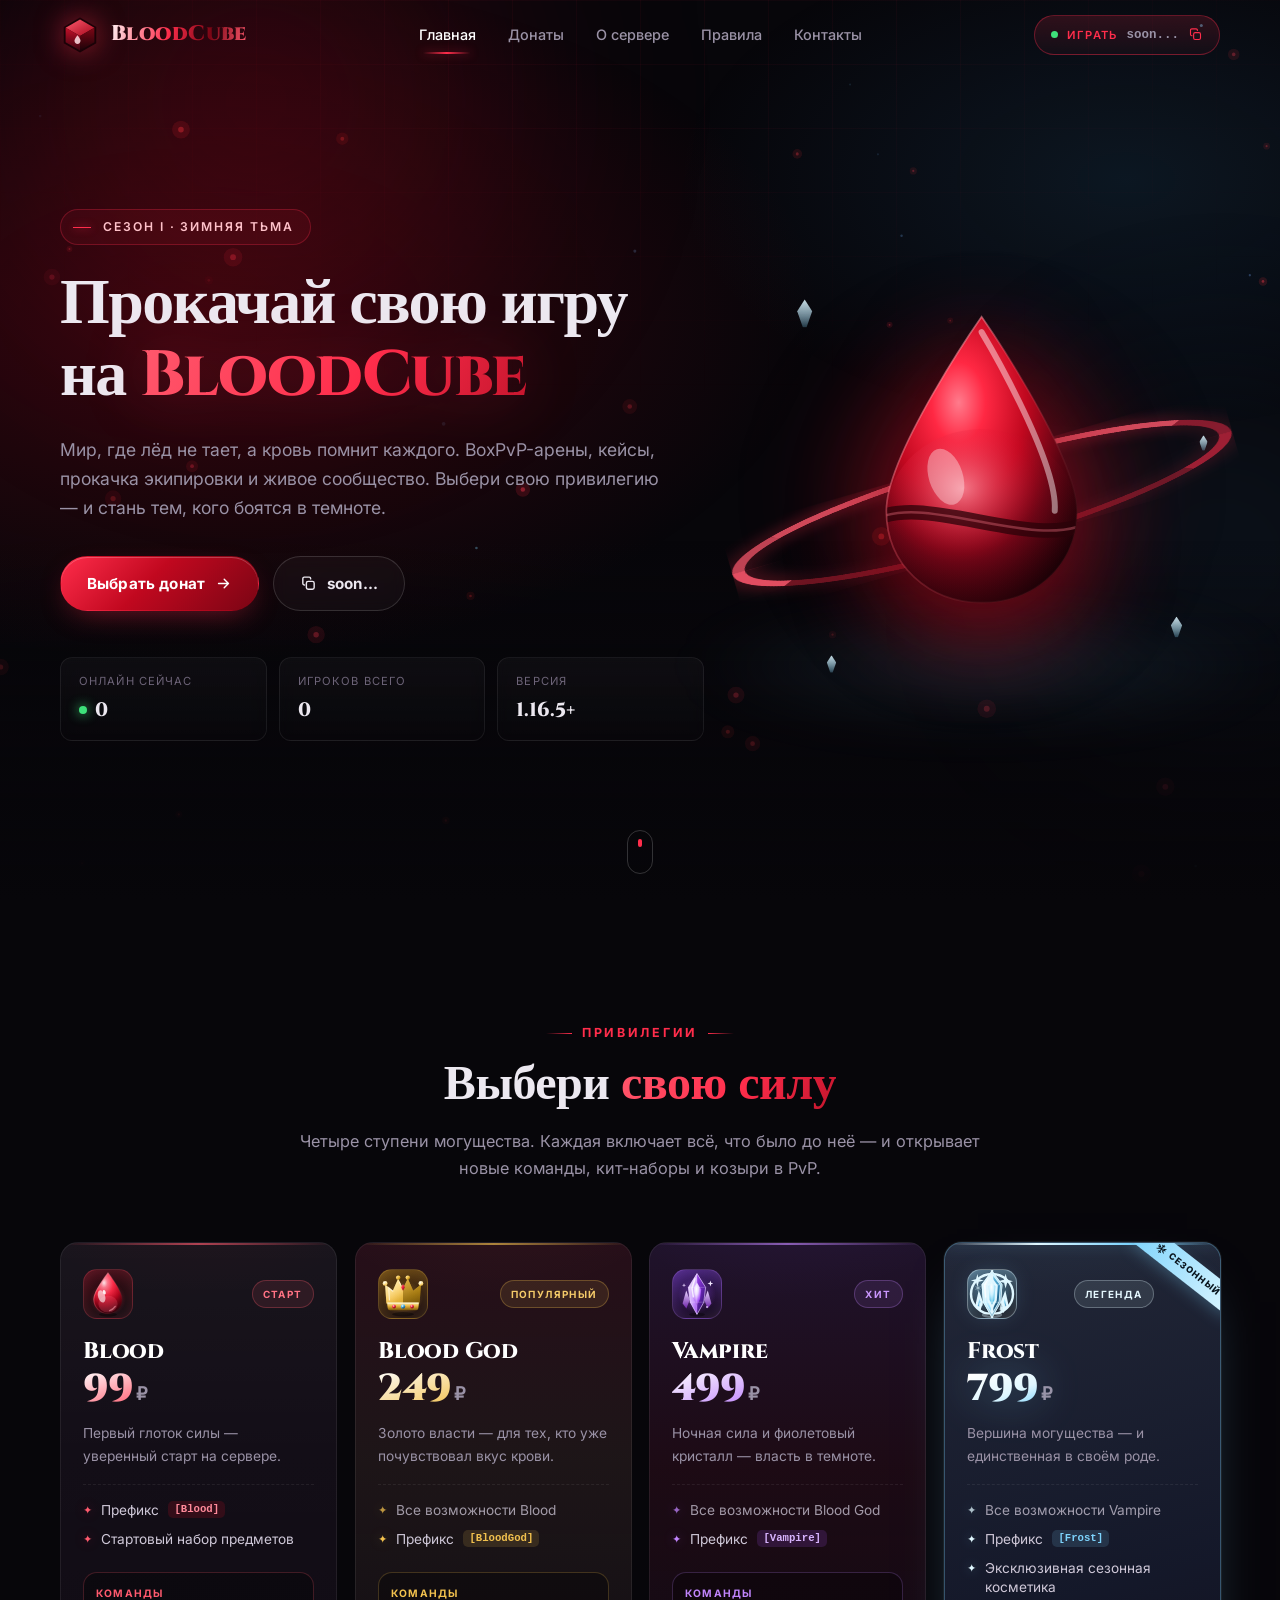
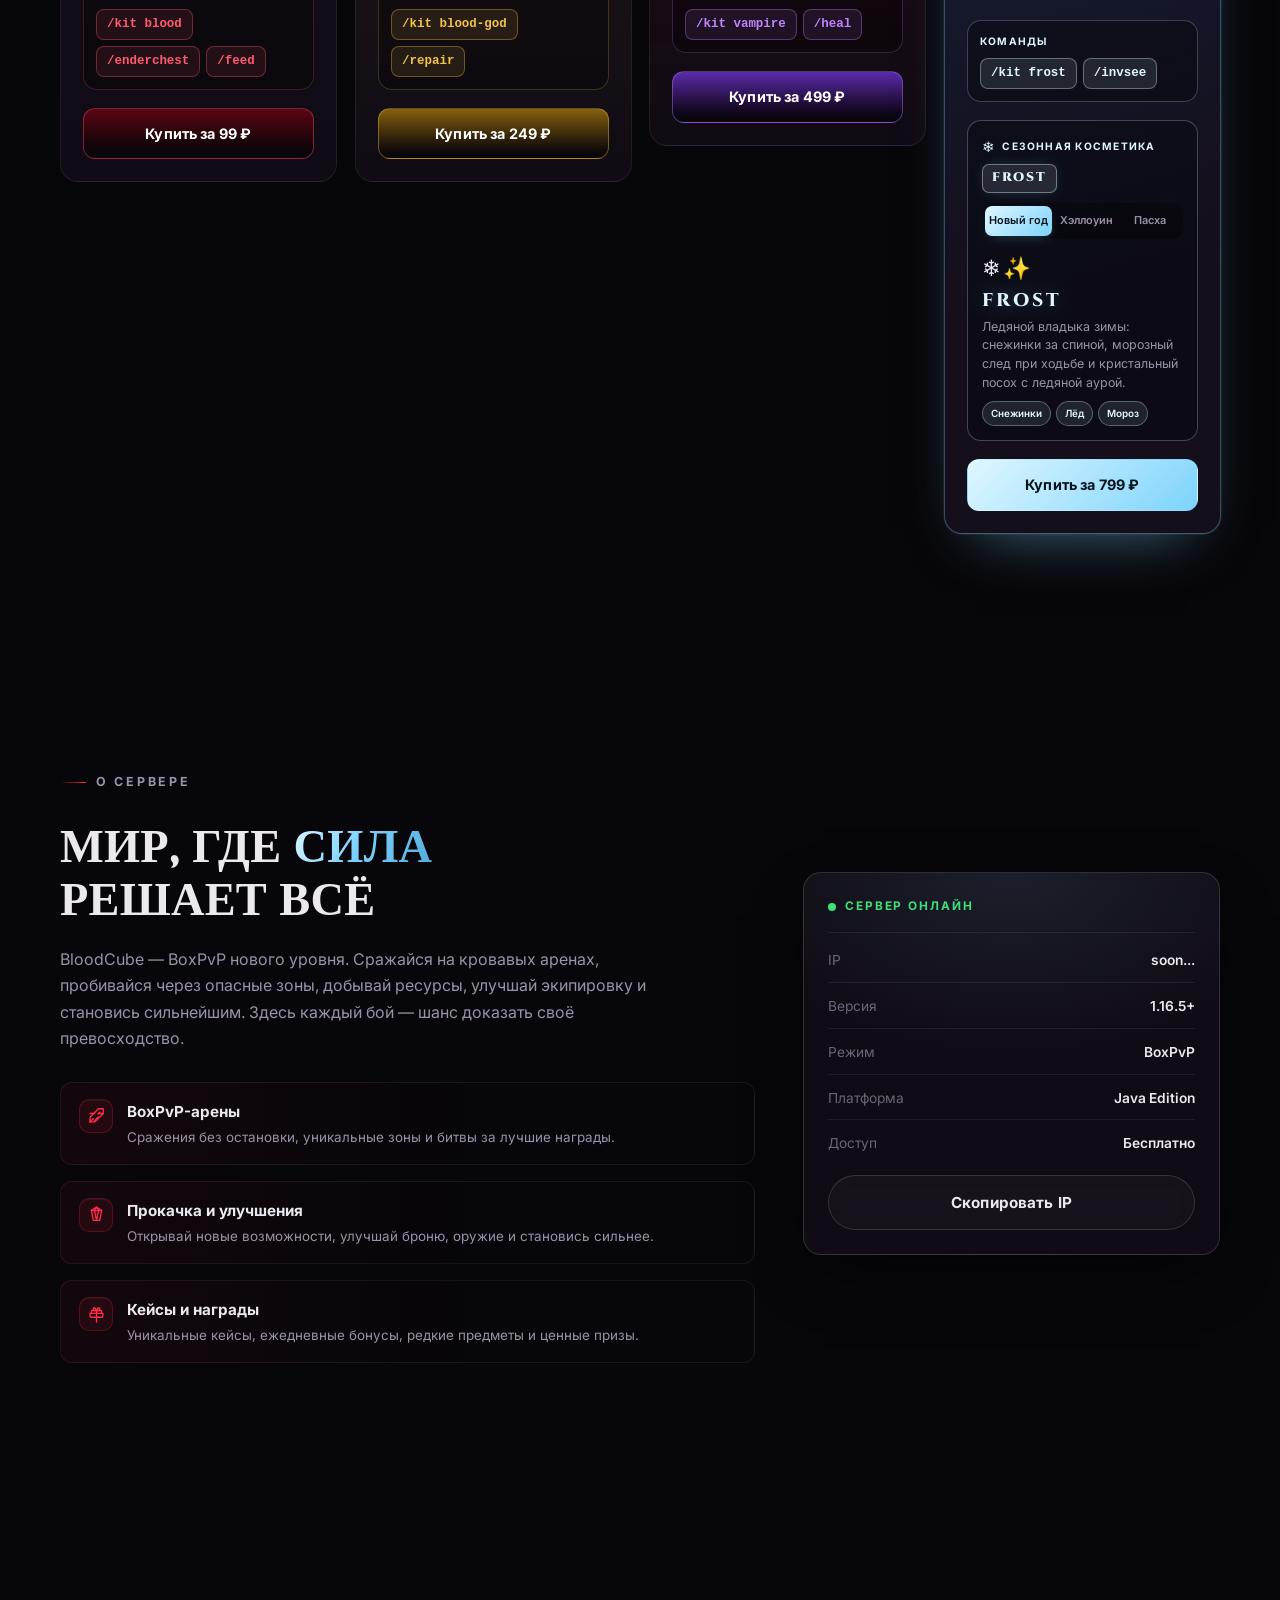
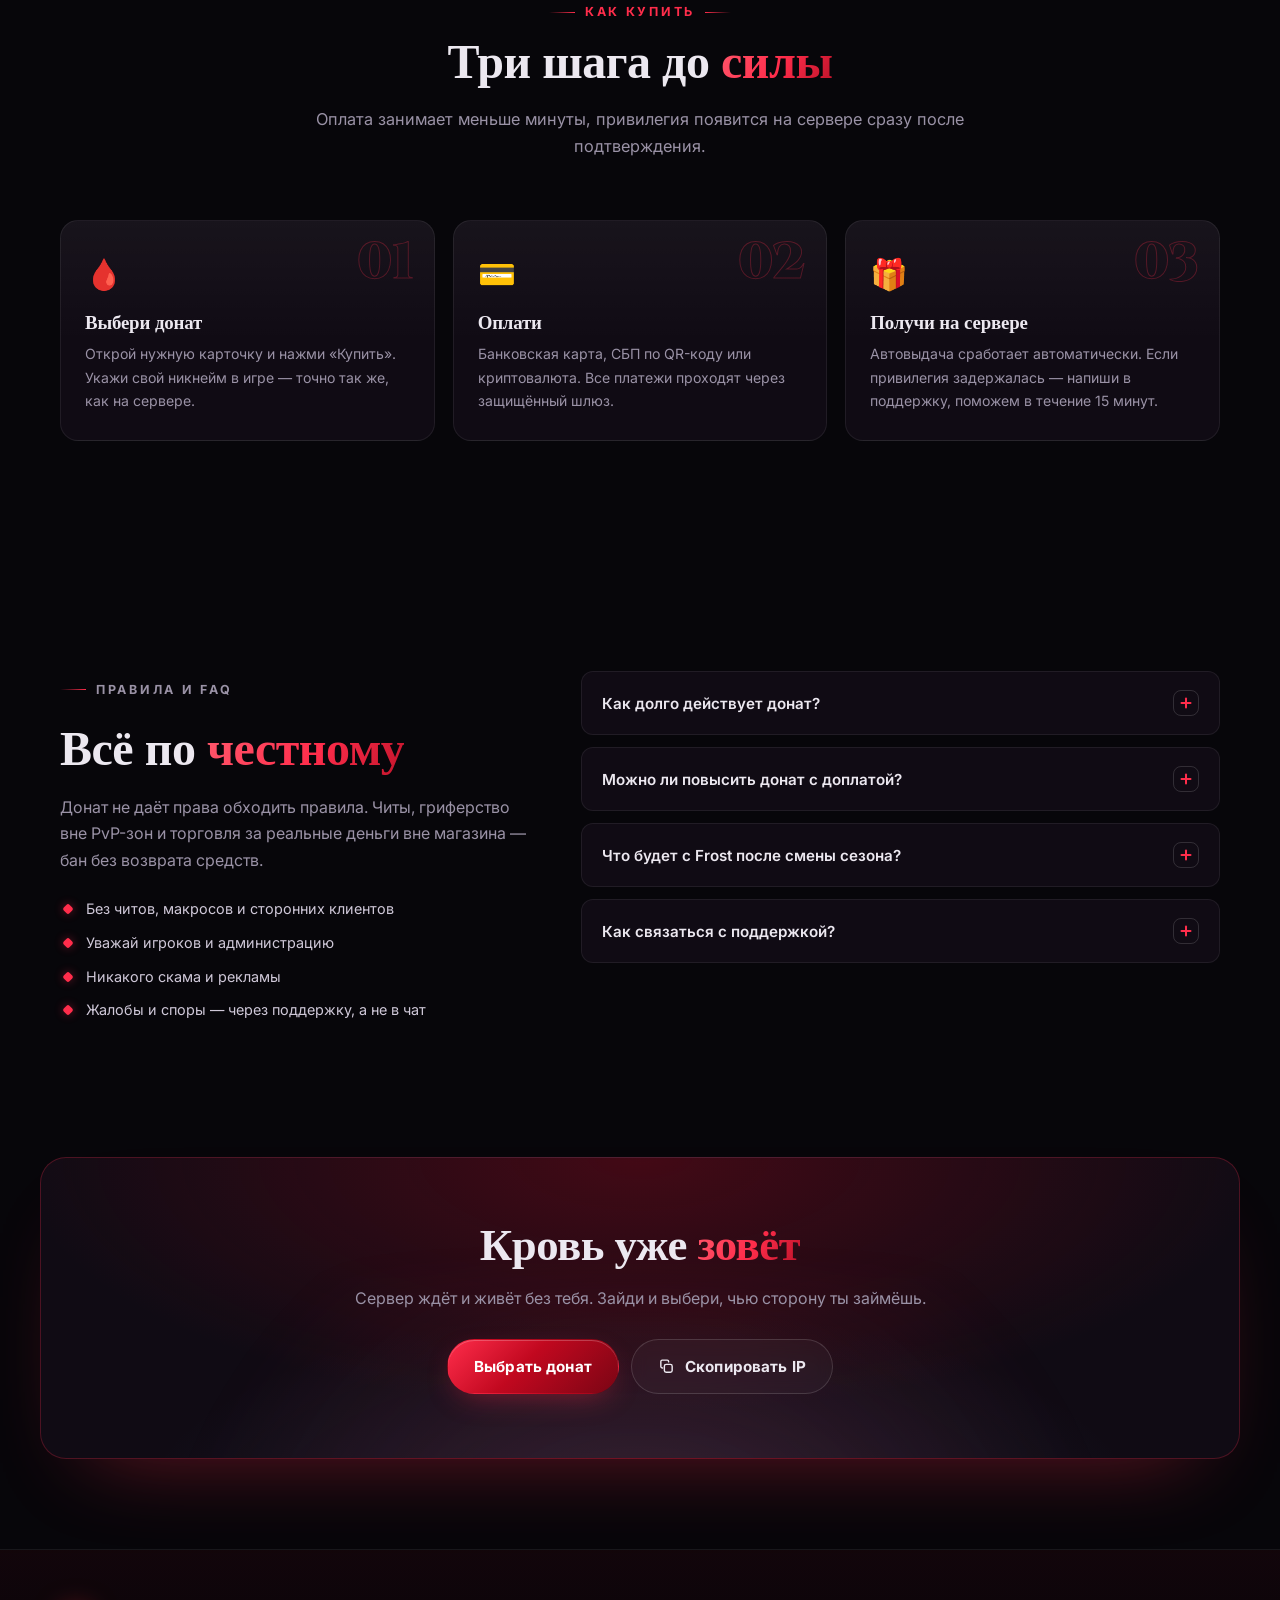
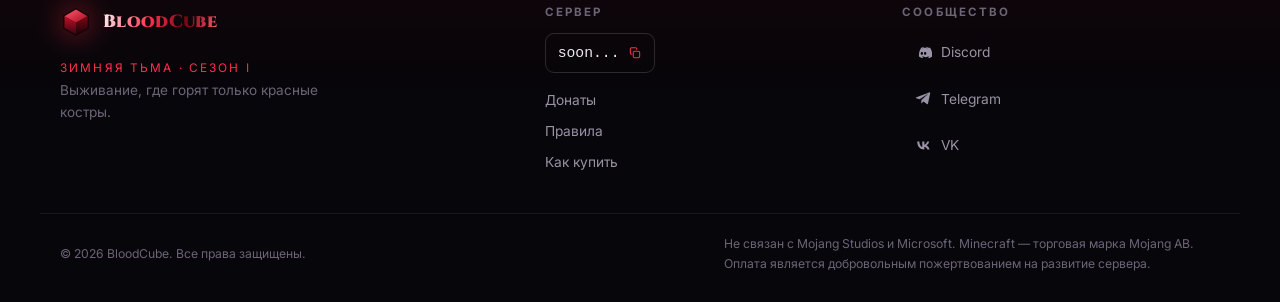
==== commit 948f82ef: "Remove compare list; IP -> soon; more animations hooks" ====
--- a/index.html
+++ b/index.html
@@ -1,1052 +1,993 @@
-﻿<!DOCTYPE html>
-<html lang="ru">
-<head>
-  <meta charset="UTF-8" />
-  <meta name="viewport" content="width=device-width, initial-scale=1.0" />
-  <meta name="theme-color" content="#08060a" />
-  <title>BloodCube — донат-магазин Minecraft-сервера</title>
-  <meta name="description" content="BloodCube — атмосферный Minecraft-сервер. Купи донат Blood, Blood God, Vampire или сезонный Frost и прокачай свою игру." />
-
-  <!-- Open Graph / соцсети -->
-  <meta property="og:type" content="website" />
-  <meta property="og:site_name" content="BloodCube" />
-  <meta property="og:title" content="BloodCube — донат-магазин Minecraft-сервера" />
-  <meta property="og:description" content="Blood, Blood God, Vampire и сезонный Frost — привилегии для Minecraft-сервера BloodCube." />
-  <meta property="og:locale" content="ru_RU" />
-  <meta property="og:url" content="https://shocksmut.github.io/bloodcube-donate/" />
-  <meta property="og:image" content="https://shocksmut.github.io/bloodcube-donate/og.png" />
-  <meta property="og:image:type" content="image/png" />
-  <meta property="og:image:width" content="1200" />
-  <meta property="og:image:height" content="630" />
-  <meta property="og:image:alt" content="BloodCube — привилегии Blood, Blood God, Vampire и Frost" />
-  <meta name="twitter:card" content="summary_large_image" />
-  <meta name="twitter:title" content="BloodCube — донат-магазин Minecraft-сервера" />
-  <meta name="twitter:description" content="Blood, Blood God, Vampire и сезонный Frost — привилегии для Minecraft-сервера BloodCube." />
-  <meta name="twitter:image" content="https://shocksmut.github.io/bloodcube-donate/og.png" />
-
-  <!-- Абсолютный адрес нужен для канонического URL и robots.txt на GitHub Pages.
-       Заменить USERNAME при публикации под другим аккаунтом. -->
-  <link rel="canonical" href="https://shocksmut.github.io/bloodcube-donate/" />
-
-  <!-- Абсолютный адрес нужен для канонического URL и robots.txt на GitHub Pages.
-       Заменить USERNAME при публикации под другим аккаунтом. -->
-  <link rel="canonical" href="https://shocksmut.github.io/bloodcube-donate/" />
-
-  <!-- Google Fonts: Cinzel для заголовков, Inter для текста -->
-  <link rel="preconnect" href="https://fonts.googleapis.com" />
-  <link rel="preconnect" href="https://fonts.gstatic.com" crossorigin />
-  <link href="https://fonts.googleapis.com/css2?family=Cinzel:wght@600;700;800;900&family=Inter:wght@300;400;500;600;700;800&display=swap" rel="stylesheet" />
-
-  <!-- Инлайн SVG-спрайт для favicon: кровавый куб -->
-  <link rel="icon" href="data:image/svg+xml,%3Csvg xmlns='http://www.w3.org/2000/svg' viewBox='0 0 32 32'%3E%3Cpath d='M16 3 28 10v12L16 29 4 22V10z' fill='%23c1081f'/%3E%3Cpath d='M16 3 28 10 16 17 4 10z' fill='%23ff3355'/%3E%3C/svg%3E" />
-
-  <link rel="stylesheet" href="css/style.css" />
-
-  <noscript>
-    <!-- Без JS reveal-анимации не запустятся: показываем контент как есть -->
-    <style>
-      .reveal { opacity: 1 !important; transform: none !important; }
-    </style>
-  </noscript>
-</head>
-<body>
-
-  <!-- ═══════════════════════════════════════════════════════════
-       SVG-СПРАЙТ ИКОНОК ПРИВИЛЕГИЙ
-       Объёмные иконки с градиентами, бликами и свечением.
-       Один спрайт — чтобы не дублировать id градиентов.
-       ═══════════════════════════════════════════════════════════ -->
-  <svg class="svg-sprite" width="0" height="0" aria-hidden="true" focusable="false" style="position:absolute;overflow:hidden">
-    <defs>
-      <!-- ── Blood ── -->
-      <radialGradient id="gBloodBody" cx="36%" cy="24%" r="86%">
-        <stop offset="0%"   stop-color="#fff0f2" />
-        <stop offset="14%"  stop-color="#ff8194" />
-        <stop offset="38%"  stop-color="#ff2b47" />
-        <stop offset="66%"  stop-color="#c00720" />
-        <stop offset="88%"  stop-color="#5c0210" />
-        <stop offset="100%" stop-color="#2a0107" />
-      </radialGradient>
-      <linearGradient id="gBloodShade" x1="0" y1="0" x2="0" y2="1">
-        <stop offset="0%"   stop-color="#ff5a6e" stop-opacity="0" />
-        <stop offset="52%"  stop-color="#7a0212" stop-opacity=".14" />
-        <stop offset="100%" stop-color="#24000a" stop-opacity=".78" />
-      </linearGradient>
-      <linearGradient id="gBloodRim" x1="0" y1="0" x2="1" y2="1">
-        <stop offset="0%"   stop-color="#ffe1e6" stop-opacity=".95" />
-        <stop offset="42%"  stop-color="#ff5a6e" stop-opacity=".35" />
-        <stop offset="100%" stop-color="#000" stop-opacity=".35" />
-      </linearGradient>
-      <radialGradient id="gBloodAura" cx="50%" cy="50%" r="50%">
-        <stop offset="0%"   stop-color="#ff2d4b" stop-opacity=".6" />
-        <stop offset="58%"  stop-color="#ff2d4b" stop-opacity=".22" />
-        <stop offset="100%" stop-color="#ff2d4b" stop-opacity="0" />
-      </radialGradient>
-
-      <!-- ── Blood God ── -->
-      <linearGradient id="gGold" x1="0" y1="0" x2="1" y2="1">
-        <stop offset="0%"   stop-color="#fff6c9" />
-        <stop offset="22%"  stop-color="#ffdf8a" />
-        <stop offset="48%"  stop-color="#f2c14e" />
-        <stop offset="72%"  stop-color="#c99a1e" />
-        <stop offset="100%" stop-color="#8f6a0b" />
-      </linearGradient>
-      <linearGradient id="gGoldLight" x1="0" y1="0" x2="0.4" y2="1">
-        <stop offset="0%"   stop-color="#fffbe0" />
-        <stop offset="60%"  stop-color="#ffe9a8" />
-        <stop offset="100%" stop-color="#f2c14e" />
-      </linearGradient>
-      <linearGradient id="gGoldDark" x1="0" y1="0" x2="0" y2="1">
-        <stop offset="0%"   stop-color="#b8860b" />
-        <stop offset="100%" stop-color="#5a3d05" />
-      </linearGradient>
-      <linearGradient id="gGoldBand" x1="0" y1="0" x2="0" y2="1">
-        <stop offset="0%"   stop-color="#fff0b8" />
-        <stop offset="45%"  stop-color="#e8b53c" />
-        <stop offset="100%" stop-color="#7a5507" />
-      </linearGradient>
-      <linearGradient id="gRuby" x1="0" y1="0" x2="0.6" y2="1">
-        <stop offset="0%"   stop-color="#ff9aa8" />
-        <stop offset="45%"  stop-color="#ff2d4b" />
-        <stop offset="100%" stop-color="#8a0518" />
-      </linearGradient>
-      <linearGradient id="gSapphire" x1="0" y1="0" x2="0.6" y2="1">
-        <stop offset="0%"   stop-color="#c9f3ff" />
-        <stop offset="50%"  stop-color="#4fb6e8" />
-        <stop offset="100%" stop-color="#124e78" />
-      </linearGradient>
-      <radialGradient id="gGoldAura" cx="50%" cy="50%" r="50%">
-        <stop offset="0%"   stop-color="#f2c14e" stop-opacity=".55" />
-        <stop offset="58%"  stop-color="#f2c14e" stop-opacity=".2" />
-        <stop offset="100%" stop-color="#f2c14e" stop-opacity="0" />
-      </radialGradient>
-
-      <!-- ── Vampire ── -->
-      <linearGradient id="gVioletBody" x1="0" y1="0" x2="0.7" y2="1">
-        <stop offset="0%"   stop-color="#f3e8ff" />
-        <stop offset="28%"  stop-color="#c084fc" />
-        <stop offset="64%"  stop-color="#8b3ff0" />
-        <stop offset="100%" stop-color="#3b0f7a" />
-      </linearGradient>
-      <linearGradient id="gVioletLight" x1="0" y1="0" x2="1" y2="1">
-        <stop offset="0%"   stop-color="#faf5ff" />
-        <stop offset="55%"  stop-color="#d8b4fe" />
-        <stop offset="100%" stop-color="#a855f7" />
-      </linearGradient>
-      <linearGradient id="gVioletDark" x1="0" y1="0" x2="0.6" y2="1">
-        <stop offset="0%"   stop-color="#9333ea" />
-        <stop offset="100%" stop-color="#2e1065" />
-      </linearGradient>
-      <radialGradient id="gVioletCore" cx="42%" cy="28%" r="76%">
-        <stop offset="0%"   stop-color="#fff" />
-        <stop offset="34%"  stop-color="#e9d5ff" />
-        <stop offset="72%"  stop-color="#a855f7" />
-        <stop offset="100%" stop-color="#6b21a8" />
-      </radialGradient>
-      <linearGradient id="gVioletShard" x1="0" y1="0" x2="0" y2="1">
-        <stop offset="0%"   stop-color="#e9d5ff" />
-        <stop offset="100%" stop-color="#6b21a8" />
-      </linearGradient>
-      <radialGradient id="gVioletAura" cx="50%" cy="50%" r="50%">
-        <stop offset="0%"   stop-color="#a855f7" stop-opacity=".58" />
-        <stop offset="58%"  stop-color="#a855f7" stop-opacity=".2" />
-        <stop offset="100%" stop-color="#a855f7" stop-opacity="0" />
-      </radialGradient>
-
-      <!-- ── Frost ── -->
-      <linearGradient id="gFrostBody" x1="0.15" y1="0" x2="0.85" y2="1">
-        <stop offset="0%"   stop-color="#ffffff" />
-        <stop offset="22%"  stop-color="#d8f4ff" />
-        <stop offset="55%"  stop-color="#8fdcff" />
-        <stop offset="84%"  stop-color="#3a8fc0" />
-        <stop offset="100%" stop-color="#0d4b73" />
-      </linearGradient>
-      <linearGradient id="gFrostLight" x1="0" y1="0" x2="0.6" y2="1">
-        <stop offset="0%"   stop-color="#ffffff" />
-        <stop offset="58%"  stop-color="#dff6ff" />
-        <stop offset="100%" stop-color="#8fdcff" />
-      </linearGradient>
-      <linearGradient id="gFrostDark" x1="0" y1="0" x2="0.4" y2="1">
-        <stop offset="0%"   stop-color="#6ccbee" />
-        <stop offset="55%"  stop-color="#2a7fae" />
-        <stop offset="100%" stop-color="#082f4a" />
-      </linearGradient>
-      <radialGradient id="gFrostCore" cx="44%" cy="26%" r="74%">
-        <stop offset="0%"   stop-color="#ffffff" />
-        <stop offset="38%"  stop-color="#c9f0ff" />
-        <stop offset="74%"  stop-color="#62c5ea" />
-        <stop offset="100%" stop-color="#1a6f9c" />
-      </radialGradient>
-      <linearGradient id="gFrostShard" x1="0" y1="0" x2="0.4" y2="1">
-        <stop offset="0%"   stop-color="#f2fdff" />
-        <stop offset="55%"  stop-color="#9fe4ff" />
-        <stop offset="100%" stop-color="#2a7fae" />
-      </linearGradient>
-      <linearGradient id="gFrostRim" x1="0" y1="0" x2="1" y2="1">
-        <stop offset="0%"   stop-color="#fff" stop-opacity=".95" />
-        <stop offset="50%"  stop-color="#a6e8ff" stop-opacity=".6" />
-        <stop offset="100%" stop-color="#0d4b73" stop-opacity=".55" />
-      </linearGradient>
-      <radialGradient id="gFrostAura" cx="50%" cy="50%" r="50%">
-        <stop offset="0%"   stop-color="#7dd3fc" stop-opacity=".6" />
-        <stop offset="55%"  stop-color="#7dd3fc" stop-opacity=".22" />
-        <stop offset="100%" stop-color="#7dd3fc" stop-opacity="0" />
-      </radialGradient>
-    </defs>
-
-    <!-- ── BLOOD: объёмная капля крови ── -->
-    <symbol id="ico-blood" viewBox="0 0 48 48">
-      <ellipse cx="24" cy="29" rx="18" ry="17" fill="url(#gBloodAura)" />
-      <ellipse cx="24" cy="44.6" rx="9" ry="2.1" fill="#000" opacity=".42" />
-
-      <path d="M24 3.2c0 0 14.2 17.3 14.2 26.1a14.2 14.2 0 0 1-28.4 0C9.8 20.5 24 3.2 24 3.2Z" fill="url(#gBloodBody)" />
-      <path d="M24 3.2c0 0 14.2 17.3 14.2 26.1a14.2 14.2 0 0 1-28.4 0C9.8 20.5 24 3.2 24 3.2Z" fill="url(#gBloodShade)" />
-      <ellipse cx="24" cy="34" rx="9.6" ry="8.6" fill="#ff5b73" opacity=".26" />
-
-      <path d="M24 3.2c0 0 14.2 17.3 14.2 26.1a14.2 14.2 0 0 1-28.4 0C9.8 20.5 24 3.2 24 3.2Z" fill="none" stroke="url(#gBloodRim)" stroke-width="1.1" />
-
-      <ellipse cx="17.6" cy="26.4" rx="3.5" ry="6.3" fill="#fff" opacity=".6" transform="rotate(-18 17.6 26.4)" />
-      <ellipse cx="20.3" cy="22.2" rx="1.4" ry="2.3" fill="#fff" opacity=".9" transform="rotate(-18 20.3 22.2)" />
-      <path d="M31.2 36.4a9.7 9.7 0 0 1-5.6 4.2" fill="none" stroke="#ffa6b3" stroke-width="1.4" stroke-linecap="round" opacity=".55" />
-    </symbol>
-
-    <!-- ── BLOOD GOD: роскошная золотая корона ── -->
-    <symbol id="ico-god" viewBox="0 0 48 48">
-      <ellipse cx="24" cy="28" rx="20" ry="18" fill="url(#gGoldAura)" />
-      <ellipse cx="24" cy="44.2" rx="11" ry="2.2" fill="#000" opacity=".42" />
-
-      <path d="M7.4 33.6 6.1 14.4l7.7 6.3L19.2 8.6 24 18.4l4.8-9.8 5.4 12.1 7.7-6.3-1.3 19.2Z" fill="url(#gGold)" />
-      <path d="M24 18.4 28.8 8.6l5.4 12.1 7.7-6.3-1.3 19.2H24Z" fill="url(#gGoldDark)" opacity=".5" />
-      <path d="M7.4 33.6 6.1 14.4l7.7 6.3L19.2 8.6 24 18.4V33.6Z" fill="url(#gGoldLight)" opacity=".42" />
-
-      <path d="M8 32.6h32l-.7 5.7a2.2 2.2 0 0 1-2.2 2H10.9a2.2 2.2 0 0 1-2.2-2Z" fill="url(#gGoldBand)" />
-      <path d="M8.8 33.2h30.4" stroke="#fff8dc" stroke-width="1" opacity=".75" />
-
-      <path d="M24 14.1l1.9 3.2-1.9 3.5-1.9-3.5Z" fill="url(#gRuby)" />
-      <circle cx="15" cy="36.5" r="1.9" fill="url(#gRuby)" />
-      <circle cx="24" cy="36.5" r="2.2" fill="url(#gSapphire)" />
-      <circle cx="33" cy="36.5" r="1.9" fill="url(#gRuby)" />
-      <circle cx="14.7" cy="36" r=".65" fill="#fff" opacity=".85" />
-      <circle cx="23.6" cy="35.9" r=".75" fill="#fff" opacity=".9" />
-      <circle cx="32.7" cy="36" r=".65" fill="#fff" opacity=".85" />
-
-      <circle cx="6.1" cy="13.4" r="2.4" fill="url(#gGoldLight)" />
-      <circle cx="19.2" cy="7.6" r="2.2" fill="url(#gGold)" />
-      <circle cx="28.8" cy="7.6" r="2.2" fill="url(#gGold)" />
-      <circle cx="41.9" cy="13.4" r="2.4" fill="url(#gGoldLight)" />
-      <circle cx="5.5" cy="12.8" r=".7" fill="#fff" opacity=".9" />
-      <circle cx="41.3" cy="12.8" r=".7" fill="#fff" opacity=".9" />
-
-      <path d="M10.4 30 9.8 17.8l4 3.3" fill="none" stroke="#fffbe6" stroke-width="1.1" stroke-linecap="round" opacity=".8" />
-      <path d="M20.5 12.4l1.3 3" stroke="#fffbe6" stroke-width="1" stroke-linecap="round" opacity=".7" />
-    </symbol>
-
-    <!-- ── VAMPIRE: фиолетовый магический кристалл ── -->
-    <symbol id="ico-vampire" viewBox="0 0 48 48">
-      <ellipse cx="24" cy="25" rx="19" ry="18" fill="url(#gVioletAura)" />
-      <ellipse cx="24" cy="44.6" rx="8" ry="1.9" fill="#000" opacity=".38" />
-
-      <path d="M9.6 33.4 13.2 20.6l3.6 9.2-3.4 8.6Z" fill="url(#gVioletShard)" />
-      <path d="M38.4 33.4 34.8 20.6l-3.6 9.2 3.4 8.6Z" fill="url(#gVioletShard)" />
-
-      <path d="M24 3.6 32.6 17.4l-1.8 14.8L24 44.4l-6.8-12.2-1.8-14.8Z" fill="url(#gVioletBody)" />
-      <path d="M24 3.6 15.4 17.4l1.8 14.8L24 44.4Z" fill="url(#gVioletLight)" opacity=".9" />
-      <path d="M24 3.6 32.6 17.4l-1.8 14.8L24 44.4Z" fill="url(#gVioletDark)" opacity=".82" />
-
-      <path d="M24 12.4 28.2 19.4l-1.1 9.6L24 35.4l-3.1-6.4-1.1-9.6Z" fill="url(#gVioletCore)" />
-      <path d="M24 12.4 20.9 29 24 35.4Z" fill="#fff" opacity=".2" />
-
-      <path d="M24 3.6 32.6 17.4l-1.8 14.8L24 44.4l-6.8-12.2-1.8-14.8Z" fill="none" stroke="#e9d5ff" stroke-width=".9" opacity=".7" />
-      <path d="M24 3.6v40.8M15.4 17.4h17.2M16.2 32.2h15.6" stroke="#f5edff" stroke-width=".7" opacity=".32" />
-      <path d="M21.9 8.8 19 18.2l1.4 8.6" fill="none" stroke="#fff" stroke-width="1.5" stroke-linecap="round" opacity=".78" />
-
-      <path d="M37.4 10.6l.7 2.2 2.2.7-2.2.7-.7 2.2-.7-2.2-2.2-.7 2.2-.7Z" fill="#f3e8ff" />
-      <path d="M11 13.2l.5 1.5 1.5.5-1.5.5-.5 1.5-.5-1.5-1.5-.5 1.5-.5Z" fill="#e9d5ff" opacity=".9" />
-      <circle cx="34" cy="37" r="1.1" fill="#e9d5ff" opacity=".8" />
-    </symbol>
-
-    <!-- ── FROST: детализированный ледяной кристалл ── -->
-    <symbol id="ico-frost" viewBox="0 0 48 48">
-      <ellipse cx="24" cy="24" rx="21" ry="20" fill="url(#gFrostAura)" />
-      <ellipse cx="24" cy="44.8" rx="9" ry="1.9" fill="#000" opacity=".36" />
-
-      <path d="M8.4 36.2 11 24.4l2.8 7.6-2 6.6Z" fill="url(#gFrostShard)" />
-      <path d="M39.6 36.2 37 24.4l-2.8 7.6 2 6.6Z" fill="url(#gFrostShard)" />
-      <path d="M32.8 39.4 34.4 31l1.8 5-1.2 5Z" fill="url(#gFrostShard)" opacity=".8" />
-
-      <path d="M24 2.4 33.2 14.8l-1.4 17.4L24 45.6l-7.8-13.4-1.4-17.4Z" fill="url(#gFrostBody)" />
-      <path d="M24 2.4 33.2 14.8l-1.4 17.4L24 45.6Z" fill="url(#gFrostDark)" opacity=".88" />
-      <path d="M24 2.4 14.8 14.8l1.4 17.4L24 45.6Z" fill="url(#gFrostLight)" />
-      <path d="M24 9.6 28.6 15.8l-1 14.4L24 37.6l-3.6-7.4-1-14.4Z" fill="url(#gFrostCore)" />
-
-      <path d="M24 2.4v43.2M14.8 14.8h18.4M16.2 32.2h15.6" stroke="#eafaff" stroke-width=".85" opacity=".5" />
-      <path d="M20.2 7.6 16.6 15l1 12" fill="none" stroke="#fff" stroke-width="1.4" stroke-linecap="round" opacity=".8" />
-
-      <path d="M24 2.4 33.2 14.8l-1.4 17.4L24 45.6l-7.8-13.4-1.4-17.4Z" fill="none" stroke="url(#gFrostRim)" stroke-width="1.1" />
-
-      <path d="M37.6 8.4l.6 2.2 2.2.6-2.2.6-.6 2.2-.6-2.2-2.2-.6 2.2-.6Z" fill="#fff" />
-      <path d="M9.4 8.6l.4 1.5 1.5.4-1.5.4-.4 1.5-.4-1.5-1.5-.4 1.5-.4Z" fill="#dff6ff" />
-      <g stroke="#dff6ff" stroke-width=".7" stroke-linecap="round" opacity=".7">
-        <path d="M10 15.6v4.8M7.9 16.8l4.2 2.4M7.9 19.2l4.2-2.4" />
-      </g>
-      <circle cx="35" cy="39" r="1.2" fill="#eafaff" opacity=".85" />
-      <circle cx="12.8" cy="34.4" r=".9" fill="#eafaff" opacity=".7" />
-    </symbol>
-  </svg>
-
-  <!-- ═══════════════════════════════════════════════════════════
-       ФОНОВЫЕ СЛОИ: снежинки, туман, «вены» на фоне
-       (декоративные, не читаются скринридером)
-       ═══════════════════════════════════════════════════════════ -->
-  <div class="bg-fx" aria-hidden="true">
-    <div class="bg-grid"></div>
-    <div class="bg-glow bg-glow--blood"></div>
-    <div class="bg-glow bg-glow--ice"></div>
-    <canvas id="particles" class="particles"></canvas>
-    <div id="snowfall" class="snowfall"></div>
-  </div>
-
-  <!-- ═══════════════════════════ HEADER ═══════════════════════════ -->
-  <header class="header" id="header">
-    <div class="container header__inner">
-      <a href="#home" class="logo" aria-label="BloodCube — на главную">
-        <span class="logo__mark" aria-hidden="true">
-          <svg viewBox="0 0 32 32" class="logo__cube" role="img">
-            <defs>
-              <linearGradient id="cubeTop" x1="0" y1="0" x2="1" y2="1">
-                <stop offset="0%" stop-color="#ff5a6e" />
-                <stop offset="100%" stop-color="#a5081c" />
-              </linearGradient>
-              <linearGradient id="cubeLeft" x1="0" y1="0" x2="0" y2="1">
-                <stop offset="0%" stop-color="#c40f28" />
-                <stop offset="100%" stop-color="#3a0410" />
-              </linearGradient>
-              <linearGradient id="cubeRight" x1="0" y1="0" x2="0" y2="1">
-                <stop offset="0%" stop-color="#7e0716" />
-                <stop offset="100%" stop-color="#1c0208" />
-              </linearGradient>
-            </defs>
-            <path d="M16 2 29 9.5v13L16 30 3 22.5v-13z" fill="#1a0207" />
-            <path d="M16 3.6 27.5 10.2l-11.5 6.6L4.5 10.2z" fill="url(#cubeTop)" />
-            <path d="M4.5 10.2 16 16.8V28.4L4.5 21.8z" fill="url(#cubeLeft)" />
-            <path d="M27.5 10.2 16 16.8V28.4l11.5-6.6z" fill="url(#cubeRight)" />
-            <!-- капля крови на кубе -->
-            <path d="M16.4 20.6c0 1.5-1 2.6-2.4 2.6s-2.4-1.1-2.4-2.6c0-1.6 2.4-4.4 2.4-4.4s2.4 2.8 2.4 4.4z" fill="#ffe1e6" opacity=".85" />
-          </svg>
-        </span>
-        <span class="logo__text">Blood<span class="logo__accent">Cube</span></span>
-      </a>
-
-      <nav class="nav" id="nav" aria-label="Основная навигация">
-        <ul class="nav__list">
-          <li><a class="nav__link is-active" href="#home">Главная</a></li>
-          <li><a class="nav__link" href="#donates">Донаты</a></li>
-          <li><a class="nav__link" href="#about">О сервере</a></li>
-          <li><a class="nav__link" href="#rules">Правила</a></li>
-          <li><a class="nav__link" href="#contacts">Контакты</a></li>
-        </ul>
-      </nav>
-
-      <div class="header__actions">
-        <!-- Кнопка «Играть»: копирует IP в буфер обмена -->
-        <button class="ip-btn" id="ipBtnHeader" data-ip="play.bloodcube.ru" type="button" aria-label="Скопировать IP сервера play.bloodcube.ru">
-          <span class="ip-btn__dot" aria-hidden="true"></span>
-          <span class="ip-btn__label">Играть</span>
-          <span class="ip-btn__ip">play.bloodcube.ru</span>
-          <svg class="ip-btn__copy" viewBox="0 0 24 24" aria-hidden="true">
-            <rect x="9" y="9" width="11" height="11" rx="2.5" />
-            <path d="M15 5.5V5a2 2 0 0 0-2-2H6a2 2 0 0 0-2 2v7a2 2 0 0 0 2 2h.5" />
-          </svg>
-        </button>
-
-        <!-- Бургер для мобильных -->
-        <button class="burger" id="burger" type="button" aria-label="Открыть меню" aria-expanded="false" aria-controls="nav">
-          <span></span><span></span><span></span>
-        </button>
-      </div>
-    </div>
-  </header>
-
-  <main>
-    <!-- ═══════════════════════════ HERO ═══════════════════════════ -->
-    <section class="hero" id="home">
-      <div class="hero__inner container">
-        <div class="hero__content">
-          <p class="eyebrow reveal">
-            <span class="eyebrow__line" aria-hidden="true"></span>
-            Сезон I · Зимняя тьма
-          </p>
-
-          <h1 class="hero__title reveal" data-delay="1">
-            Прокачай свою игру<br />
-            на <span class="text-grad-blood">BloodCube</span>
-          </h1>
-
-          <p class="hero__subtitle reveal" data-delay="2">
-            Мир, где лёд не тает, а кровь помнит каждого. BoxPvP-арены, кейсы,
-            прокачка экипировки и живое сообщество. Выбери свою привилегию — и стань
-            тем, кого боятся в темноте.
-          </p>
-
-          <div class="hero__cta reveal" data-delay="3">
-            <a href="#donates" class="btn btn--blood">
-              <span>Выбрать донат</span>
-              <svg viewBox="0 0 24 24" aria-hidden="true"><path d="M5 12h14M13 6l6 6-6 6" /></svg>
-            </a>
-            <button class="btn btn--ghost" id="ipBtnHero" data-ip="play.bloodcube.ru" type="button">
-              <svg viewBox="0 0 24 24" aria-hidden="true"><rect x="9" y="9" width="11" height="11" rx="2.5" /><path d="M15 5.5V5a2 2 0 0 0-2-2H6a2 2 0 0 0-2 2v7a2 2 0 0 0 2 2h.5" /></svg>
-              <span>play.bloodcube.ru</span>
-            </button>
-          </div>
-
-          <!-- Мини-статистика -->
-          <dl class="hero__stats reveal" data-delay="4">
-            <div class="stat">
-              <dt>Онлайн сейчас</dt>
-              <dd><span class="stat__dot" aria-hidden="true"></span>0</dd>
-            </div>
-            <div class="stat">
-              <dt>Игроков всего</dt>
-              <dd>0</dd>
-            </div>
-            <div class="stat">
-              <dt>Версия</dt>
-              <dd>1.16.5+</dd>
-            </div>
-          </dl>
-        </div>
-
-        <!-- Визуальный «герой»: кровавая капля-планета (рисуется целиком в CSS) -->
-        <div class="hero__visual reveal" data-delay="2" aria-hidden="true">
-          <div class="drop">
-            <!-- Внешнее свечение -->
-            <div class="drop__aureole"></div>
-
-            <!-- Кольцо: задняя половина (за каплей) -->
-            <div class="drop__ring drop__ring--back"></div>
-
-            <!-- Тело капли -->
-            <div class="drop__body">
-              <svg class="drop__shape" viewBox="0 0 300 360" preserveAspectRatio="xMidYMid meet">
-                <defs>
-                  <radialGradient id="dropFill" cx="38%" cy="30%" r="78%">
-                    <stop offset="0%"   stop-color="#ff7b8c" />
-                    <stop offset="18%"  stop-color="#ff2843" />
-                    <stop offset="45%"  stop-color="#c1081f" />
-                    <stop offset="72%"  stop-color="#5c0412" />
-                    <stop offset="100%" stop-color="#1a0106" />
-                  </radialGradient>
-                  <radialGradient id="dropInner" cx="40%" cy="35%" r="70%">
-                    <stop offset="0%"  stop-color="#ff9aa8" stop-opacity=".75" />
-                    <stop offset="55%" stop-color="#e01030" stop-opacity=".15" />
-                    <stop offset="100%" stop-color="#1a0106" stop-opacity="0" />
-                  </radialGradient>
-                  <linearGradient id="dropRim" x1="0" y1="0" x2="1" y2="1">
-                    <stop offset="0%"  stop-color="#fff" stop-opacity=".85" />
-                    <stop offset="40%" stop-color="#ff5a6e" stop-opacity=".35" />
-                    <stop offset="100%" stop-color="#000" stop-opacity=".25" />
-                  </linearGradient>
-                  <clipPath id="dropClip">
-                    <path d="M150 8 C150 8 262 168 262 236 C262 300 212 344 150 344 C88 344 38 300 38 236 C38 168 150 8 150 8 Z" />
-                  </clipPath>
-                </defs>
-
-                <!-- Основа капли -->
-                <path d="M150 8 C150 8 262 168 262 236 C262 300 212 344 150 344 C88 344 38 300 38 236 C38 168 150 8 150 8 Z"
-                      fill="url(#dropFill)" />
-                <!-- Внутреннее свечение -->
-                <ellipse cx="150" cy="240" rx="112" ry="100" fill="url(#dropInner)" clip-path="url(#dropClip)" />
-                <!-- Тёмная «полоса» кольца, проходящая по капле (создаёт объём) -->
-                <g clip-path="url(#dropClip)">
-                  <path d="M18 250 C80 208 220 292 286 244" fill="none" stroke="#2a0209" stroke-opacity=".75" stroke-width="17" />
-                  <path d="M18 250 C80 208 220 292 286 244" fill="none" stroke="#ff7b8c" stroke-opacity=".35" stroke-width="3" />
-                </g>
-                <!-- Контур и блик -->
-                <path d="M150 8 C150 8 262 168 262 236 C262 300 212 344 150 344 C88 344 38 300 38 236 C38 168 150 8 150 8 Z"
-                      fill="none" stroke="url(#dropRim)" stroke-width="2" />
-                <path d="M150 26 C150 26 240 176 236 236" fill="none" stroke="#fff" stroke-opacity=".45" stroke-width="7" stroke-linecap="round" />
-                <ellipse cx="108" cy="196" rx="20" ry="34" fill="#fff" opacity=".35" transform="rotate(-18 108 196)" />
-              </svg>
-            </div>
-
-            <!-- Кольцо: передняя половина (поверх капли) -->
-            <div class="drop__ring drop__ring--front"></div>
-
-            <!-- Ледяные осколки -->
-            <div class="drop__shard drop__shard--1"></div>
-            <div class="drop__shard drop__shard--2"></div>
-            <div class="drop__shard drop__shard--3"></div>
-            <div class="drop__shard drop__shard--4"></div>
-          </div>
-          <div class="hero__fog"></div>
-        </div>
-      </div>
-
-      <a href="#donates" class="hero__scroll" aria-label="Листать вниз">
-        <span></span>
-      </a>
-    </section>
-
-    <!-- ══════════════════════════ ДОНАТЫ ══════════════════════════ -->
-    <section class="section donates" id="donates">
-      <div class="container">
-        <header class="section__head reveal">
-          <p class="kicker">Привилегии</p>
-          <h2 class="section__title">Выбери <span class="text-grad-blood">свою силу</span></h2>
-          <p class="section__lead">
-            Четыре ступени могущества. Каждая включает всё, что было до неё —
-            и открывает новые команды, кит-наборы и козыри в PvP.
-          </p>
-        </header>
-
-        <div class="cards">
-          <!-- ─────────── BLOOD ─────────── -->
-          <article class="card card--blood reveal" data-delay="1" data-tier="blood">
-            <div class="card__glow" aria-hidden="true"></div>
-            <header class="card__head">
-              <span class="card__icon" aria-hidden="true">
-                <!-- Объёмная капля крови -->
-                <svg class="tier-icon" viewBox="0 0 48 48"><use href="#ico-blood" /></svg>
-              </span>
-              <span class="card__tag" aria-hidden="true">Старт</span>
-            </header>
-
-            <h3 class="card__name">Blood</h3>
-            <p class="card__price"><span class="card__num">99</span><span class="card__cur">₽</span></p>
-            <p class="card__desc">Первый глоток силы — уверенный старт на сервере.</p>
-
-            <ul class="features">
-              <li><span class="features__check" aria-hidden="true">✦</span>Префикс <b class="chip chip--dark">[Blood]</b></li>
-              <li><span class="features__check" aria-hidden="true">✦</span>Стартовый набор предметов</li>
-            </ul>
-
-            <div class="cmd-box">
-              <p class="cmd-box__title">Команды</p>
-              <div class="cmds">
-                <code class="cmd">/kit blood</code>
-                <code class="cmd">/enderchest</code>
-                <code class="cmd">/feed</code>
-              </div>
-            </div>
-
-            <button class="btn btn--buy" type="button" data-buy="Blood" data-price="99">
-              Купить за 99 ₽
-            </button>
-          </article>
-
-          <!-- ─────────── BLOOD GOD ─────────── -->
-          <article class="card card--god reveal" data-delay="2" data-tier="god">
-            <div class="card__glow" aria-hidden="true"></div>
-            <header class="card__head">
-              <span class="card__icon" aria-hidden="true">
-                <!-- Золотая корона -->
-                <svg class="tier-icon" viewBox="0 0 48 48"><use href="#ico-god" /></svg>
-              </span>
-              <span class="card__tag" aria-hidden="true">Популярный</span>
-            </header>
-
-            <h3 class="card__name">Blood God</h3>
-            <p class="card__price"><span class="card__num">249</span><span class="card__cur">₽</span></p>
-            <p class="card__desc">Золото власти — для тех, кто уже почувствовал вкус крови.</p>
-
-            <ul class="features">
-              <li class="features__inherit"><span class="features__check" aria-hidden="true">✦</span>Все возможности Blood</li>
-              <li><span class="features__check" aria-hidden="true">✦</span>Префикс <b class="chip chip--gold">[BloodGod]</b></li>
-            </ul>
-
-            <div class="cmd-box">
-              <p class="cmd-box__title">Команды</p>
-              <div class="cmds">
-                <code class="cmd">/kit blood-god</code>
-                <code class="cmd">/repair</code>
-              </div>
-            </div>
-
-            <button class="btn btn--buy" type="button" data-buy="Blood God" data-price="249">
-              Купить за 249 ₽
-            </button>
-          </article>
-
-          <!-- ─────────── VAMPIRE ─────────── -->
-          <article class="card card--vampire reveal" data-delay="3" data-tier="vampire">
-            <div class="card__glow" aria-hidden="true"></div>
-            <header class="card__head">
-              <span class="card__icon" aria-hidden="true">
-                <!-- Магический кристалл -->
-                <svg class="tier-icon" viewBox="0 0 48 48"><use href="#ico-vampire" /></svg>
-              </span>
-              <span class="card__tag" aria-hidden="true">Хит</span>
-            </header>
-
-            <h3 class="card__name">Vampire</h3>
-            <p class="card__price"><span class="card__num">499</span><span class="card__cur">₽</span></p>
-            <p class="card__desc">Ночная сила и фиолетовый кристалл — власть в темноте.</p>
-
-            <ul class="features">
-              <li class="features__inherit"><span class="features__check" aria-hidden="true">✦</span>Все возможности Blood God</li>
-              <li><span class="features__check" aria-hidden="true">✦</span>Префикс <b class="chip chip--violet">[Vampire]</b></li>
-            </ul>
-
-            <div class="cmd-box">
-              <p class="cmd-box__title">Команды</p>
-              <div class="cmds">
-                <code class="cmd">/kit vampire</code>
-                <code class="cmd">/heal</code>
-              </div>
-            </div>
-
-            <button class="btn btn--buy" type="button" data-buy="Vampire" data-price="499">
-              Купить за 499 ₽
-            </button>
-          </article>
-
-          <!-- ─────────── FROST (сезонный, особый стиль) ─────────── -->
-          <article class="card card--frost reveal" data-delay="4" data-tier="frost" data-season="ny">
-            <div class="card__glow" aria-hidden="true"></div>
-            <div class="card__sheen" aria-hidden="true"></div>
-            <div class="frost-snow" aria-hidden="true"></div>
-
-            <span class="badge-season">
-              <svg viewBox="0 0 24 24" aria-hidden="true">
-                <path d="M12 2v20M3 7l18 10M21 7L3 17M9 4l3 3 3-3M9 20l3-3 3 3M3 11l3-1v3M21 11l-3-1v3" />
-              </svg>
-              СЕЗОННЫЙ
-            </span>
-
-            <header class="card__head">
-              <span class="card__icon" aria-hidden="true">
-                <!-- Ледяной кристалл -->
-                <svg class="tier-icon" viewBox="0 0 48 48"><use href="#ico-frost" /></svg>
-              </span>
-              <span class="card__tag" aria-hidden="true">Легенда</span>
-            </header>
-
-            <h3 class="card__name">Frost</h3>
-            <p class="card__price"><span class="card__num">799</span><span class="card__cur">₽</span></p>
-            <p class="card__desc">Вершина могущества — и единственная в своём роде.</p>
-
-            <ul class="features">
-              <li class="features__inherit"><span class="features__check" aria-hidden="true">✦</span>Все возможности Vampire</li>
-              <li><span class="features__check" aria-hidden="true">✦</span>Префикс <b class="chip chip--ice">[Frost]</b></li>
-              <li><span class="features__check" aria-hidden="true">✦</span>Эксклюзивная сезонная косметика</li>
-            </ul>
-
-            <div class="cmd-box">
-              <p class="cmd-box__title">Команды</p>
-              <div class="cmds">
-                <code class="cmd">/kit frost</code>
-                <code class="cmd">/invsee</code>
-              </div>
-            </div>
-
-            <!-- Блок сезонной косметики с переключателем -->
-            <div class="season-box" data-active="ny">
-              <p class="season-box__title">
-                <span class="season-box__ico" aria-hidden="true">❄</span>
-                <span class="season-box__label">Сезонная косметика</span>
-                <span class="season-box__code" id="seasonCode">FROST</span>
-              </p>
-
-              <div class="season-tabs" role="tablist" aria-label="Сезонная косметика Frost">
-                <button class="season-tab is-active" role="tab" id="tab-ny" aria-selected="true" aria-controls="panel-ny" data-season="ny" type="button">Новый год</button>
-                <button class="season-tab" role="tab" id="tab-hw" aria-selected="false" aria-controls="panel-hw" tabindex="-1" data-season="hw" type="button">Хэллоуин</button>
-                <button class="season-tab" role="tab" id="tab-ea" aria-selected="false" aria-controls="panel-ea" tabindex="-1" data-season="ea" type="button">Пасха</button>
-              </div>
-
-              <div class="season-panels">
-                <div class="season-panel is-active" role="tabpanel" id="panel-ny" aria-labelledby="tab-ny" data-season="ny">
-                  <p class="season-panel__emoji" aria-hidden="true">❄️✨</p>
-                  <h4 class="season-panel__skill">FROST</h4>
-                  <p class="season-panel__text">
-                    Ледяной владыка зимы: снежинки за спиной, морозный след при ходьбе
-                    и кристальный посох с ледяной аурой.
-                  </p>
-                  <ul class="season-panel__tags">
-                    <li>Снежинки</li><li>Лёд</li><li>Мороз</li>
-                  </ul>
-                </div>
-
-                <div class="season-panel" role="tabpanel" id="panel-hw" aria-labelledby="tab-hw" data-season="hw" hidden>
-                  <p class="season-panel__emoji" aria-hidden="true">👻🕯️</p>
-                  <h4 class="season-panel__skill">GHOST</h4>
-                  <p class="season-panel__text">
-                    Призрачный дух Хэллоуина: полупрозрачный скин, туманный шлейф
-                    и блуждающие огоньки вокруг.
-                  </p>
-                  <ul class="season-panel__tags">
-                    <li>Призраки</li><li>Туман</li><li>Тьма</li>
-                  </ul>
-                </div>
-
-                <div class="season-panel" role="tabpanel" id="panel-ea" aria-labelledby="tab-ea" data-season="ea" hidden>
-                  <p class="season-panel__emoji" aria-hidden="true">🐰🌷</p>
-                  <h4 class="season-panel__skill">BUNNY</h4>
-                  <p class="season-panel__text">
-                    Весенний кролик: пушистые ушки, след из лепестков
-                    и пасхальные яйца с мягким свечением.
-                  </p>
-                  <ul class="season-panel__tags">
-                    <li>Кролики</li><li>Весна</li><li>Яйца</li>
-                  </ul>
-                </div>
-              </div>
-            </div>
-
-            <button class="btn btn--buy btn--buy-frost" type="button" data-buy="Frost" data-price="799">
-              Купить за 799 ₽
-            </button>
-          </article>
-        </div>
-
-      </div>
-
-      <!-- Легенда донатов: горизонтальные карточки сразу под сеткой -->
-      <div class="donate-list">
-        <h3 class="donate-list__title reveal">Все привилегии <span class="donate-list__sub">— сравнение</span></h3>
-        <ul class="donate-rows">
-
-          <li class="drow drow--blood reveal" data-delay="1">
-            <span class="drow__icon" aria-hidden="true">
-              <svg class="tier-icon" viewBox="0 0 48 48"><use href="#ico-blood" /></svg>
-            </span>
-            <div class="drow__main">
-              <p class="drow__name">Blood <span class="drow__chip">[Blood]</span></p>
-              <p class="drow__desc">Стартовый набор предметов, <code class="cmd cmd--sm">/kit blood</code> <code class="cmd cmd--sm">/enderchest</code> <code class="cmd cmd--sm">/feed</code></p>
-            </div>
-            <p class="drow__price">99 ₽</p>
-            <button class="btn btn--buy drow__btn" type="button" data-buy="Blood" data-price="99">Купить</button>
-          </li>
-
-          <li class="drow drow--god reveal" data-delay="2">
-            <span class="drow__icon" aria-hidden="true">
-              <svg class="tier-icon" viewBox="0 0 48 48"><use href="#ico-god" /></svg>
-            </span>
-            <div class="drow__main">
-              <p class="drow__name">Blood God <span class="drow__chip">[BloodGod]</span></p>
-              <p class="drow__desc">Все возможности Blood, <code class="cmd cmd--sm">/kit blood-god</code> <code class="cmd cmd--sm">/repair</code></p>
-            </div>
-            <p class="drow__price">249 ₽</p>
-            <button class="btn btn--buy drow__btn" type="button" data-buy="Blood God" data-price="249">Купить</button>
-          </li>
-
-          <li class="drow drow--vampire reveal" data-delay="3">
-            <span class="drow__icon" aria-hidden="true">
-              <svg class="tier-icon" viewBox="0 0 48 48"><use href="#ico-vampire" /></svg>
-            </span>
-            <div class="drow__main">
-              <p class="drow__name">Vampire <span class="drow__chip">[Vampire]</span></p>
-              <p class="drow__desc">Все возможности Blood God, <code class="cmd cmd--sm">/kit vampire</code> <code class="cmd cmd--sm">/heal</code></p>
-            </div>
-            <p class="drow__price">499 ₽</p>
-            <button class="btn btn--buy drow__btn" type="button" data-buy="Vampire" data-price="499">Купить</button>
-          </li>
-
-          <li class="drow drow--frost reveal" data-delay="4">
-            <span class="drow__icon" aria-hidden="true">
-              <svg class="tier-icon" viewBox="0 0 48 48"><use href="#ico-frost" /></svg>
-            </span>
-            <div class="drow__main">
-              <p class="drow__name">Frost <span class="drow__chip">[Frost]</span> <span class="drow__badge">сезонный</span></p>
-              <p class="drow__desc">Все возможности Vampire, <code class="cmd cmd--sm">/kit frost</code> <code class="cmd cmd--sm">/invsee</code>, сезонная косметика</p>
-            </div>
-            <p class="drow__price">799 ₽</p>
-            <button class="btn btn--buy drow__btn" type="button" data-buy="Frost" data-price="799">Купить</button>
-          </li>
-        </ul>
-
-        <p class="cards__foot reveal">
-          <svg viewBox="0 0 24 24" aria-hidden="true"><path d="M12 3l7 3v6c0 4.4-3 8-7 9-4-1-7-4.6-7-9V6z" /><path d="M9 12l2 2 4-4" /></svg>
-          Безопасная оплата · Выдача в течение 1 минуты · Поддержка 24/7
-        </p>
-      </div>
-    </section>
-
-    <!-- ══════════════════════════ О СЕРВЕРЕ ══════════════════════════ -->
-    <section class="section about" id="about">
-      <div class="container about__inner">
-        <div class="about__text reveal">
-          <p class="kicker">О сервере</p>
-          <h2 class="section__title about__title">Мир, где <span class="text-grad-ice">сила</span> <br />решает всё</h2>
-          <p>
-            BloodCube — BoxPvP нового уровня. Сражайся на кровавых аренах, пробивайся
-            через опасные зоны, добывай ресурсы, улучшай экипировку и становись сильнейшим.
-            Здесь каждый бой — шанс доказать своё превосходство.
-          </p>
-
-          <ul class="about__list">
-            <li>
-              <span class="about__ico" aria-hidden="true">
-                <!-- Скрещённые мечи: BoxPvP-арены -->
-                <svg viewBox="0 0 24 24" fill="none" stroke="currentColor" stroke-width="1.7" stroke-linecap="round" stroke-linejoin="round">
-                  <path d="M14.5 3.5 20.5 3.5 20.5 9.5 10 20 4 20 4 14z" />
-                  <path d="M14.5 9.5 20.5 9.5" />
-                  <path d="M4 9.5 9.5 9.5" />
-                  <path d="M14 14l-4.5 4.5" />
-                  <path d="M3.5 20.5 8 16" />
-                  <path d="M16 8l-2 2" />
-                </svg>
-              </span>
-              <div><b>BoxPvP-арены</b><p>Сражения без остановки, уникальные зоны и битвы за лучшие награды.</p></div>
-            </li>
-            <li>
-              <span class="about__ico" aria-hidden="true">
-                <!-- Кристалл: прокачка и улучшения -->
-                <svg viewBox="0 0 24 24" fill="none" stroke="currentColor" stroke-width="1.7" stroke-linecap="round" stroke-linejoin="round">
-                  <path d="M12 2.5 18.5 7 16 19.5 8 19.5 5.5 7z" />
-                  <path d="M5.5 7h13" />
-                  <path d="M12 2.5 9.5 7l2.5 12.5L14.5 7z" />
-                </svg>
-              </span>
-              <div><b>Прокачка и улучшения</b><p>Открывай новые возможности, улучшай броню, оружие и становись сильнее.</p></div>
-            </li>
-            <li>
-              <span class="about__ico" aria-hidden="true">
-                <!-- Подарок: кейсы и награды -->
-                <svg viewBox="0 0 24 24" fill="none" stroke="currentColor" stroke-width="1.7" stroke-linecap="round" stroke-linejoin="round">
-                  <path d="M4 10.5h16v3.5a1.5 1.5 0 0 1-1.5 1.5h-13A1.5 1.5 0 0 1 4 14z" />
-                  <path d="M5.5 10.5V8.5a1.5 1.5 0 0 1 1.5-1.5h10a1.5 1.5 0 0 1 1.5 1.5v2" />
-                  <path d="M12 7v14.5" />
-                  <path d="M12 7S10.8 3.5 8.8 3.5a2.2 2.2 0 0 0 0 3.5z" />
-                  <path d="M12 7s1.2-3.5 3.2-3.5a2.2 2.2 0 0 1 0 3.5z" />
-                </svg>
-              </span>
-              <div><b>Кейсы и награды</b><p>Уникальные кейсы, ежедневные бонусы, редкие предметы и ценные призы.</p></div>
-            </li>
-          </ul>
-        </div>
-
-        <div class="about__panel reveal" data-delay="2">
-          <div class="about__panel-head">
-            <span class="pulse-dot" aria-hidden="true"></span> Сервер онлайн
-          </div>
-          <ul class="about__meta">
-            <li><span>IP</span><b>play.bloodcube.ru</b></li>
-            <li><span>Версия</span><b>1.16.5+</b></li>
-            <li><span>Режим</span><b>BoxPvP</b></li>
-            <li><span>Платформа</span><b>Java Edition</b></li>
-            <li><span>Доступ</span><b>Бесплатно</b></li>
-          </ul>
-          <button class="btn btn--ghost btn--full" id="ipBtnAbout" data-ip="play.bloodcube.ru"
-                  data-copied-label="IP СКОПИРОВАН!" type="button">
-            Скопировать IP
-          </button>
-        </div>
-      </div>
-    </section>
-
-    <!-- ══════════════════════════ КАК КУПИТЬ ══════════════════════════ -->
-    <section class="section steps" id="how">
-      <div class="container">
-        <header class="section__head reveal">
-          <p class="kicker">Как купить</p>
-          <h2 class="section__title">Три шага до <span class="text-grad-blood">силы</span></h2>
-          <p class="section__lead">Оплата занимает меньше минуты, привилегия появится на сервере сразу после подтверждения.</p>
-        </header>
-
-        <ol class="steps__list">
-          <li class="step reveal" data-delay="1">
-            <span class="step__num" aria-hidden="true">01</span>
-            <span class="step__ico" aria-hidden="true">🩸</span>
-            <h3>Выбери донат</h3>
-            <p>Открой нужную карточку и нажми «Купить». Укажи свой никнейм в игре — точно так же, как на сервере.</p>
-          </li>
-          <li class="step reveal" data-delay="2">
-            <span class="step__num" aria-hidden="true">02</span>
-            <span class="step__ico" aria-hidden="true">💳</span>
-            <h3>Оплати</h3>
-            <p>Банковская карта, СБП по QR-коду или криптовалюта. Все платежи проходят через защищённый шлюз.</p>
-          </li>
-          <li class="step reveal" data-delay="3">
-            <span class="step__num" aria-hidden="true">03</span>
-            <span class="step__ico" aria-hidden="true">🎁</span>
-            <h3>Получи на сервере</h3>
-            <p>Автовыдача сработает автоматически. Если привилегия задержалась — напиши в поддержку, поможем в течение 15 минут.</p>
-          </li>
-        </ol>
-      </div>
-    </section>
-
-    <!-- ══════════════════════════ ПРАВИЛА + FAQ ══════════════════════════ -->
-    <section class="section rules" id="rules">
-      <div class="container rules__inner">
-        <div class="rules__side reveal">
-          <p class="kicker">Правила и FAQ</p>
-          <h2 class="section__title">Всё по <span class="text-grad-blood">честному</span></h2>
-          <p>
-            Донат не даёт права обходить правила. Читы, гриферство вне PvP-зон и
-            торговля за реальные деньги вне магазина — бан без возврата средств.
-          </p>
-          <ul class="rules__list">
-            <li>Без читов, макросов и сторонних клиентов</li>
-            <li>Уважай игроков и администрацию</li>
-            <li>Никакого скама и рекламы</li>
-            <li>Жалобы и споры — через поддержку, а не в чат</li>
-          </ul>
-        </div>
-
-        <div class="faq reveal" data-delay="2">
-          <div class="faq__item">
-            <button class="faq__q" type="button" aria-expanded="false" aria-controls="faq-1">
-              <span>Как долго действует донат?</span>
-              <span class="faq__icon" aria-hidden="true"></span>
-            </button>
-            <div class="faq__a" id="faq-1" role="region">
-              <p>Привилегии Blood, Blood God, Vampire и Frost выдаются <b>навсегда</b> — они не сгорают при смене сезона или вайпе карты. У некоторых китов есть кулдаун (обычно 24 часа), но сам доступ к ним сохраняется постоянно.</p>
-            </div>
-          </div>
-
-          <div class="faq__item">
-            <button class="faq__q" type="button" aria-expanded="false" aria-controls="faq-2">
-              <span>Можно ли повысить донат с доплатой?</span>
-              <span class="faq__icon" aria-hidden="true"></span>
-            </button>
-            <div class="faq__a" id="faq-2" role="region">
-              <p>Да. Напиши в поддержку свой никнейм и текущую привилегию — мы посчитаем разницу в цене и вышлем ссылку на доплату. Новая привилегия заменит старую, все возможности суммируются.</p>
-            </div>
-          </div>
-
-          <div class="faq__item">
-            <button class="faq__q" type="button" aria-expanded="false" aria-controls="faq-3">
-              <span>Что будет с Frost после смены сезона?</span>
-              <span class="faq__icon" aria-hidden="true"></span>
-            </button>
-            <div class="faq__a" id="faq-3" role="region">
-              <p>Все возможности Frost (<code class="cmd cmd--sm">/kit frost</code> <code class="cmd cmd--sm">/invsee</code> и унаследованные права Vampire) останутся с тобой. Косметика сезона выбирается в переключателе прямо на карточке — <b>FROST</b>, <b>GHOST</b> или <b>BUNNY</b>.</p>
-            </div>
-          </div>
-
-          <div class="faq__item">
-            <button class="faq__q" type="button" aria-expanded="false" aria-controls="faq-4">
-              <span>Как связаться с поддержкой?</span>
-              <span class="faq__icon" aria-hidden="true"></span>
-            </button>
-            <div class="faq__a" id="faq-4" role="region">
-              <p>Быстрее всего — в Discord-канале <b>#поддержка</b> или в Telegram-боте. Укажи никнейм, сумму и время оплаты — обычно отвечаем в течение 15 минут, круглосуточно.</p>
-            </div>
-          </div>
-        </div>
-      </div>
-    </section>
-
-    <!-- ══════════════════════════ CTA ══════════════════════════ -->
-    <section class="cta">
-      <div class="container cta__inner reveal">
-        <div class="cta__glow" aria-hidden="true"></div>
-        <h2 class="cta__title">Кровь уже <span class="text-grad-blood">зовёт</span></h2>
-        <p class="cta__text">Сервер ждёт и живёт без тебя. Зайди и выбери, чью сторону ты займёшь.</p>
-        <div class="cta__row">
-          <a href="#donates" class="btn btn--blood">Выбрать донат</a>
-          <button class="btn btn--ghost" id="ipBtnCta" data-ip="play.bloodcube.ru" type="button">
-            <svg viewBox="0 0 24 24" aria-hidden="true"><rect x="9" y="9" width="11" height="11" rx="2.5" /><path d="M15 5.5V5a2 2 0 0 0-2-2H6a2 2 0 0 0-2 2v7a2 2 0 0 0 2 2h.5" /></svg>
-            <span>Скопировать IP</span>
-          </button>
-        </div>
-      </div>
-    </section>
-  </main>
-
-  <!-- ═══════════════════════════ FOOTER ═══════════════════════════ -->
-  <footer class="footer" id="contacts">
-    <div class="container footer__inner">
-      <div class="footer__brand">
-        <a href="#home" class="logo logo--sm" aria-label="BloodCube">
-          <span class="logo__mark logo__mark--sm" aria-hidden="true">
-            <svg viewBox="0 0 32 32" class="logo__cube">
-              <path d="M16 2 29 9.5v13L16 30 3 22.5v-13z" fill="#1a0207" />
-              <path d="M16 3.6 27.5 10.2l-11.5 6.6L4.5 10.2z" fill="url(#cubeTop)" />
-              <path d="M4.5 10.2 16 16.8V28.4L4.5 21.8z" fill="url(#cubeLeft)" />
-              <path d="M27.5 10.2 16 16.8V28.4l11.5-6.6z" fill="url(#cubeRight)" />
-            </svg>
-          </span>
-          <span class="logo__text">Blood<span class="logo__accent">Cube</span></span>
-        </a>
-        <p class="footer__tagline">Зимняя тьма · Сезон I</p>
-        <p class="footer__note">Выживание, где горят только красные костры.</p>
-      </div>
-
-      <div class="footer__col">
-        <h3 class="footer__h">Сервер</h3>
-        <button class="footer__ip" data-ip="play.bloodcube.ru" type="button" id="ipBtnFooter">
-          play.bloodcube.ru
-          <svg viewBox="0 0 24 24" aria-hidden="true"><rect x="9" y="9" width="11" height="11" rx="2.5" /><path d="M15 5.5V5a2 2 0 0 0-2-2H6a2 2 0 0 0-2 2v7a2 2 0 0 0 2 2h.5" /></svg>
-        </button>
-        <ul class="footer__links">
-          <li><a href="#donates">Донаты</a></li>
-          <li><a href="#rules">Правила</a></li>
-          <li><a href="#how">Как купить</a></li>
-        </ul>
-      </div>
-
-      <div class="footer__col">
-        <h3 class="footer__h">Сообщество</h3>
-        <ul class="socials">
-          <li>
-            <a href="https://discord.gg/bloodcube" target="_blank" rel="noopener noreferrer" class="social social--discord">
-              <svg viewBox="0 0 24 24" aria-hidden="true"><path d="M19.3 5.4A16 16 0 0 0 15.4 4l-.3.6a12 12 0 0 1 3.5 1.7 11.6 11.6 0 0 0-9.2 0A12 12 0 0 1 12.9 4.6L12.6 4a16 16 0 0 0-3.9 1.4C6 9.6 5.3 13.7 5.6 17.7a16 16 0 0 0 4.8 2.4l1-1.6a10 10 0 0 1-1.7-.8l.4-.3a11.4 11.4 0 0 0 9.8 0l.4.3a10 10 0 0 1-1.7.8l1 1.6a16 16 0 0 0 4.8-2.4c.4-4.7-.7-8.8-3.1-12.3zM9.7 15.2c-.9 0-1.7-.9-1.7-1.9s.7-1.9 1.7-1.9 1.7.9 1.7 1.9-.8 1.9-1.7 1.9zm4.6 0c-.9 0-1.7-.9-1.7-1.9s.7-1.9 1.7-1.9 1.7.9 1.7 1.9-.7 1.9-1.7 1.9z" /></svg>
-              Discord
-            </a>
-          </li>
-          <li>
-            <a href="https://t.me/bloodcube" target="_blank" rel="noopener noreferrer" class="social social--tg">
-              <svg viewBox="0 0 24 24" aria-hidden="true"><path d="M21.5 4.2 18.4 19c-.2 1-.9 1.3-1.7.8l-4.7-3.5-2.3 2.2c-.3.3-.5.5-1 .5l.4-4.9 8.9-8c.4-.3-.1-.5-.6-.2L6.5 13.1 1.8 11.6c-1-.3-1-1 .2-1.5L20 3.4c.9-.3 1.6.2 1.5.8z" /></svg>
-              Telegram
-            </a>
-          </li>
-          <li>
-            <a href="https://vk.com/bloodcube" target="_blank" rel="noopener noreferrer" class="social social--vk">
-              <svg viewBox="0 0 24 24" aria-hidden="true"><path d="M12.8 17.6c-6 0-9.6-4.2-9.7-11.2h3c.1 5.1 2.4 7.3 4.2 7.7V6.4h2.9v4.4c1.7-.2 3.5-2.2 4.1-4.4h2.8a8.3 8.3 0 0 1-3.9 5.4 8.6 8.6 0 0 1 4.4 5.8h-3a5.3 5.3 0 0 0-4.4-4v4h-1.4z" /></svg>
-              VK
-            </a>
-          </li>
-        </ul>
-      </div>
-    </div>
-
-    <div class="container footer__bottom">
-      <p>© 2026 BloodCube. Все права защищены.</p>
-      <p class="footer__disclaimer">
-        Не связан с Mojang Studios и Microsoft. Minecraft — торговая марка Mojang AB.
-        Оплата является добровольным пожертвованием на развитие сервера.
-      </p>
-    </div>
-  </footer>
-
-  <!-- Кнопка «наверх» -->
-  <button class="to-top" id="toTop" type="button" aria-label="Наверх">
-    <svg viewBox="0 0 24 24" aria-hidden="true"><path d="M12 19V5M6 11l6-6 6 6" /></svg>
-  </button>
-
-  <!-- Тост-уведомление -->
-  <div class="toast" id="toast" role="status" aria-live="polite"></div>
-
-  <!-- Модалка покупки -->
-  <div class="modal" id="modal" aria-hidden="true">
-    <div class="modal__backdrop" data-close></div>
-    <div class="modal__dialog" role="dialog" aria-modal="true" aria-labelledby="modalTitle">
-      <button class="modal__x" type="button" data-close aria-label="Закрыть">✕</button>
-      <p class="kicker" id="modalKicker">Покупка</p>
-      <h2 class="modal__title" id="modalTitle">Blood</h2>
-      <p class="modal__price"><span id="modalPrice">99</span> ₽</p>
-
-      <form class="modal__form" id="buyForm" novalidate>
-        <label class="field">
-          <span>Никнейм в игре</span>
-          <input type="text" name="nick" placeholder="Steve_Blood" maxlength="16" autocomplete="off" required />
-        </label>
-
-        <fieldset class="pay">
-          <legend>Способ оплаты</legend>
-          <label class="pay__opt"><input type="radio" name="pay" value="card" checked /><span>💳 Карта</span></label>
-          <label class="pay__opt"><input type="radio" name="pay" value="sbp" /><span>⚡ СБП</span></label>
-          <label class="pay__opt"><input type="radio" name="pay" value="crypto" /><span>₿ Крипта</span></label>
-        </fieldset>
-
-        <button class="btn btn--blood btn--full" type="submit">Перейти к оплате</button>
-        <p class="modal__hint">Нажимая кнопку, ты соглашаешься с правилами сервера и условиями возврата.</p>
-      </form>
-    </div>
-  </div>
-
-  <script src="js/main.js"></script>
-</body>
-</html>
+﻿<!DOCTYPE html>
+<html lang="ru">
+<head>
+  <meta charset="UTF-8" />
+  <meta name="viewport" content="width=device-width, initial-scale=1.0" />
+  <meta name="theme-color" content="#08060a" />
+  <title>BloodCube — донат-магазин Minecraft-сервера</title>
+  <meta name="description" content="BloodCube — атмосферный Minecraft-сервер. Купи донат Blood, Blood God, Vampire или сезонный Frost и прокачай свою игру." />
+
+  <!-- Open Graph / соцсети -->
+  <meta property="og:type" content="website" />
+  <meta property="og:site_name" content="BloodCube" />
+  <meta property="og:title" content="BloodCube — донат-магазин Minecraft-сервера" />
+  <meta property="og:description" content="Blood, Blood God, Vampire и сезонный Frost — привилегии для Minecraft-сервера BloodCube." />
+  <meta property="og:locale" content="ru_RU" />
+  <meta property="og:url" content="https://shocksmut.github.io/bloodcube-donate/" />
+  <meta property="og:image" content="https://shocksmut.github.io/bloodcube-donate/og.png" />
+  <meta property="og:image:type" content="image/png" />
+  <meta property="og:image:width" content="1200" />
+  <meta property="og:image:height" content="630" />
+  <meta property="og:image:alt" content="BloodCube — привилегии Blood, Blood God, Vampire и Frost" />
+  <meta name="twitter:card" content="summary_large_image" />
+  <meta name="twitter:title" content="BloodCube — донат-магазин Minecraft-сервера" />
+  <meta name="twitter:description" content="Blood, Blood God, Vampire и сезонный Frost — привилегии для Minecraft-сервера BloodCube." />
+  <meta name="twitter:image" content="https://shocksmut.github.io/bloodcube-donate/og.png" />
+
+  <!-- Абсолютный адрес нужен для канонического URL и robots.txt на GitHub Pages.
+       Заменить USERNAME при публикации под другим аккаунтом. -->
+  <link rel="canonical" href="https://shocksmut.github.io/bloodcube-donate/" />
+
+  <!-- Абсолютный адрес нужен для канонического URL и robots.txt на GitHub Pages.
+       Заменить USERNAME при публикации под другим аккаунтом. -->
+  <link rel="canonical" href="https://shocksmut.github.io/bloodcube-donate/" />
+
+  <!-- Google Fonts: Cinzel для заголовков, Inter для текста -->
+  <link rel="preconnect" href="https://fonts.googleapis.com" />
+  <link rel="preconnect" href="https://fonts.gstatic.com" crossorigin />
+  <link href="https://fonts.googleapis.com/css2?family=Cinzel:wght@600;700;800;900&family=Inter:wght@300;400;500;600;700;800&display=swap" rel="stylesheet" />
+
+  <!-- Инлайн SVG-спрайт для favicon: кровавый куб -->
+  <link rel="icon" href="data:image/svg+xml,%3Csvg xmlns='http://www.w3.org/2000/svg' viewBox='0 0 32 32'%3E%3Cpath d='M16 3 28 10v12L16 29 4 22V10z' fill='%23c1081f'/%3E%3Cpath d='M16 3 28 10 16 17 4 10z' fill='%23ff3355'/%3E%3C/svg%3E" />
+
+  <link rel="stylesheet" href="css/style.css" />
+
+  <noscript>
+    <!-- Без JS reveal-анимации не запустятся: показываем контент как есть -->
+    <style>
+      .reveal { opacity: 1 !important; transform: none !important; }
+    </style>
+  </noscript>
+</head>
+<body>
+
+  <!-- ═══════════════════════════════════════════════════════════
+       SVG-СПРАЙТ ИКОНОК ПРИВИЛЕГИЙ
+       Объёмные иконки с градиентами, бликами и свечением.
+       Один спрайт — чтобы не дублировать id градиентов.
+       ═══════════════════════════════════════════════════════════ -->
+  <svg class="svg-sprite" width="0" height="0" aria-hidden="true" focusable="false" style="position:absolute;overflow:hidden">
+    <defs>
+      <!-- ── Blood ── -->
+      <radialGradient id="gBloodBody" cx="36%" cy="24%" r="86%">
+        <stop offset="0%"   stop-color="#fff0f2" />
+        <stop offset="14%"  stop-color="#ff8194" />
+        <stop offset="38%"  stop-color="#ff2b47" />
+        <stop offset="66%"  stop-color="#c00720" />
+        <stop offset="88%"  stop-color="#5c0210" />
+        <stop offset="100%" stop-color="#2a0107" />
+      </radialGradient>
+      <linearGradient id="gBloodShade" x1="0" y1="0" x2="0" y2="1">
+        <stop offset="0%"   stop-color="#ff5a6e" stop-opacity="0" />
+        <stop offset="52%"  stop-color="#7a0212" stop-opacity=".14" />
+        <stop offset="100%" stop-color="#24000a" stop-opacity=".78" />
+      </linearGradient>
+      <linearGradient id="gBloodRim" x1="0" y1="0" x2="1" y2="1">
+        <stop offset="0%"   stop-color="#ffe1e6" stop-opacity=".95" />
+        <stop offset="42%"  stop-color="#ff5a6e" stop-opacity=".35" />
+        <stop offset="100%" stop-color="#000" stop-opacity=".35" />
+      </linearGradient>
+      <radialGradient id="gBloodAura" cx="50%" cy="50%" r="50%">
+        <stop offset="0%"   stop-color="#ff2d4b" stop-opacity=".6" />
+        <stop offset="58%"  stop-color="#ff2d4b" stop-opacity=".22" />
+        <stop offset="100%" stop-color="#ff2d4b" stop-opacity="0" />
+      </radialGradient>
+
+      <!-- ── Blood God ── -->
+      <linearGradient id="gGold" x1="0" y1="0" x2="1" y2="1">
+        <stop offset="0%"   stop-color="#fff6c9" />
+        <stop offset="22%"  stop-color="#ffdf8a" />
+        <stop offset="48%"  stop-color="#f2c14e" />
+        <stop offset="72%"  stop-color="#c99a1e" />
+        <stop offset="100%" stop-color="#8f6a0b" />
+      </linearGradient>
+      <linearGradient id="gGoldLight" x1="0" y1="0" x2="0.4" y2="1">
+        <stop offset="0%"   stop-color="#fffbe0" />
+        <stop offset="60%"  stop-color="#ffe9a8" />
+        <stop offset="100%" stop-color="#f2c14e" />
+      </linearGradient>
+      <linearGradient id="gGoldDark" x1="0" y1="0" x2="0" y2="1">
+        <stop offset="0%"   stop-color="#b8860b" />
+        <stop offset="100%" stop-color="#5a3d05" />
+      </linearGradient>
+      <linearGradient id="gGoldBand" x1="0" y1="0" x2="0" y2="1">
+        <stop offset="0%"   stop-color="#fff0b8" />
+        <stop offset="45%"  stop-color="#e8b53c" />
+        <stop offset="100%" stop-color="#7a5507" />
+      </linearGradient>
+      <linearGradient id="gRuby" x1="0" y1="0" x2="0.6" y2="1">
+        <stop offset="0%"   stop-color="#ff9aa8" />
+        <stop offset="45%"  stop-color="#ff2d4b" />
+        <stop offset="100%" stop-color="#8a0518" />
+      </linearGradient>
+      <linearGradient id="gSapphire" x1="0" y1="0" x2="0.6" y2="1">
+        <stop offset="0%"   stop-color="#c9f3ff" />
+        <stop offset="50%"  stop-color="#4fb6e8" />
+        <stop offset="100%" stop-color="#124e78" />
+      </linearGradient>
+      <radialGradient id="gGoldAura" cx="50%" cy="50%" r="50%">
+        <stop offset="0%"   stop-color="#f2c14e" stop-opacity=".55" />
+        <stop offset="58%"  stop-color="#f2c14e" stop-opacity=".2" />
+        <stop offset="100%" stop-color="#f2c14e" stop-opacity="0" />
+      </radialGradient>
+
+      <!-- ── Vampire ── -->
+      <linearGradient id="gVioletBody" x1="0" y1="0" x2="0.7" y2="1">
+        <stop offset="0%"   stop-color="#f3e8ff" />
+        <stop offset="28%"  stop-color="#c084fc" />
+        <stop offset="64%"  stop-color="#8b3ff0" />
+        <stop offset="100%" stop-color="#3b0f7a" />
+      </linearGradient>
+      <linearGradient id="gVioletLight" x1="0" y1="0" x2="1" y2="1">
+        <stop offset="0%"   stop-color="#faf5ff" />
+        <stop offset="55%"  stop-color="#d8b4fe" />
+        <stop offset="100%" stop-color="#a855f7" />
+      </linearGradient>
+      <linearGradient id="gVioletDark" x1="0" y1="0" x2="0.6" y2="1">
+        <stop offset="0%"   stop-color="#9333ea" />
+        <stop offset="100%" stop-color="#2e1065" />
+      </linearGradient>
+      <radialGradient id="gVioletCore" cx="42%" cy="28%" r="76%">
+        <stop offset="0%"   stop-color="#fff" />
+        <stop offset="34%"  stop-color="#e9d5ff" />
+        <stop offset="72%"  stop-color="#a855f7" />
+        <stop offset="100%" stop-color="#6b21a8" />
+      </radialGradient>
+      <linearGradient id="gVioletShard" x1="0" y1="0" x2="0" y2="1">
+        <stop offset="0%"   stop-color="#e9d5ff" />
+        <stop offset="100%" stop-color="#6b21a8" />
+      </linearGradient>
+      <radialGradient id="gVioletAura" cx="50%" cy="50%" r="50%">
+        <stop offset="0%"   stop-color="#a855f7" stop-opacity=".58" />
+        <stop offset="58%"  stop-color="#a855f7" stop-opacity=".2" />
+        <stop offset="100%" stop-color="#a855f7" stop-opacity="0" />
+      </radialGradient>
+
+      <!-- ── Frost ── -->
+      <linearGradient id="gFrostBody" x1="0.15" y1="0" x2="0.85" y2="1">
+        <stop offset="0%"   stop-color="#ffffff" />
+        <stop offset="22%"  stop-color="#d8f4ff" />
+        <stop offset="55%"  stop-color="#8fdcff" />
+        <stop offset="84%"  stop-color="#3a8fc0" />
+        <stop offset="100%" stop-color="#0d4b73" />
+      </linearGradient>
+      <linearGradient id="gFrostLight" x1="0" y1="0" x2="0.6" y2="1">
+        <stop offset="0%"   stop-color="#ffffff" />
+        <stop offset="58%"  stop-color="#dff6ff" />
+        <stop offset="100%" stop-color="#8fdcff" />
+      </linearGradient>
+      <linearGradient id="gFrostDark" x1="0" y1="0" x2="0.4" y2="1">
+        <stop offset="0%"   stop-color="#6ccbee" />
+        <stop offset="55%"  stop-color="#2a7fae" />
+        <stop offset="100%" stop-color="#082f4a" />
+      </linearGradient>
+      <radialGradient id="gFrostCore" cx="44%" cy="26%" r="74%">
+        <stop offset="0%"   stop-color="#ffffff" />
+        <stop offset="38%"  stop-color="#c9f0ff" />
+        <stop offset="74%"  stop-color="#62c5ea" />
+        <stop offset="100%" stop-color="#1a6f9c" />
+      </radialGradient>
+      <linearGradient id="gFrostShard" x1="0" y1="0" x2="0.4" y2="1">
+        <stop offset="0%"   stop-color="#f2fdff" />
+        <stop offset="55%"  stop-color="#9fe4ff" />
+        <stop offset="100%" stop-color="#2a7fae" />
+      </linearGradient>
+      <linearGradient id="gFrostRim" x1="0" y1="0" x2="1" y2="1">
+        <stop offset="0%"   stop-color="#fff" stop-opacity=".95" />
+        <stop offset="50%"  stop-color="#a6e8ff" stop-opacity=".6" />
+        <stop offset="100%" stop-color="#0d4b73" stop-opacity=".55" />
+      </linearGradient>
+      <radialGradient id="gFrostAura" cx="50%" cy="50%" r="50%">
+        <stop offset="0%"   stop-color="#7dd3fc" stop-opacity=".6" />
+        <stop offset="55%"  stop-color="#7dd3fc" stop-opacity=".22" />
+        <stop offset="100%" stop-color="#7dd3fc" stop-opacity="0" />
+      </radialGradient>
+    </defs>
+
+    <!-- ── BLOOD: объёмная капля крови ── -->
+    <symbol id="ico-blood" viewBox="0 0 48 48">
+      <ellipse cx="24" cy="29" rx="18" ry="17" fill="url(#gBloodAura)" />
+      <ellipse cx="24" cy="44.6" rx="9" ry="2.1" fill="#000" opacity=".42" />
+
+      <path d="M24 3.2c0 0 14.2 17.3 14.2 26.1a14.2 14.2 0 0 1-28.4 0C9.8 20.5 24 3.2 24 3.2Z" fill="url(#gBloodBody)" />
+      <path d="M24 3.2c0 0 14.2 17.3 14.2 26.1a14.2 14.2 0 0 1-28.4 0C9.8 20.5 24 3.2 24 3.2Z" fill="url(#gBloodShade)" />
+      <ellipse cx="24" cy="34" rx="9.6" ry="8.6" fill="#ff5b73" opacity=".26" />
+
+      <path d="M24 3.2c0 0 14.2 17.3 14.2 26.1a14.2 14.2 0 0 1-28.4 0C9.8 20.5 24 3.2 24 3.2Z" fill="none" stroke="url(#gBloodRim)" stroke-width="1.1" />
+
+      <ellipse cx="17.6" cy="26.4" rx="3.5" ry="6.3" fill="#fff" opacity=".6" transform="rotate(-18 17.6 26.4)" />
+      <ellipse cx="20.3" cy="22.2" rx="1.4" ry="2.3" fill="#fff" opacity=".9" transform="rotate(-18 20.3 22.2)" />
+      <path d="M31.2 36.4a9.7 9.7 0 0 1-5.6 4.2" fill="none" stroke="#ffa6b3" stroke-width="1.4" stroke-linecap="round" opacity=".55" />
+    </symbol>
+
+    <!-- ── BLOOD GOD: роскошная золотая корона ── -->
+    <symbol id="ico-god" viewBox="0 0 48 48">
+      <ellipse cx="24" cy="28" rx="20" ry="18" fill="url(#gGoldAura)" />
+      <ellipse cx="24" cy="44.2" rx="11" ry="2.2" fill="#000" opacity=".42" />
+
+      <path d="M7.4 33.6 6.1 14.4l7.7 6.3L19.2 8.6 24 18.4l4.8-9.8 5.4 12.1 7.7-6.3-1.3 19.2Z" fill="url(#gGold)" />
+      <path d="M24 18.4 28.8 8.6l5.4 12.1 7.7-6.3-1.3 19.2H24Z" fill="url(#gGoldDark)" opacity=".5" />
+      <path d="M7.4 33.6 6.1 14.4l7.7 6.3L19.2 8.6 24 18.4V33.6Z" fill="url(#gGoldLight)" opacity=".42" />
+
+      <path d="M8 32.6h32l-.7 5.7a2.2 2.2 0 0 1-2.2 2H10.9a2.2 2.2 0 0 1-2.2-2Z" fill="url(#gGoldBand)" />
+      <path d="M8.8 33.2h30.4" stroke="#fff8dc" stroke-width="1" opacity=".75" />
+
+      <path d="M24 14.1l1.9 3.2-1.9 3.5-1.9-3.5Z" fill="url(#gRuby)" />
+      <circle cx="15" cy="36.5" r="1.9" fill="url(#gRuby)" />
+      <circle cx="24" cy="36.5" r="2.2" fill="url(#gSapphire)" />
+      <circle cx="33" cy="36.5" r="1.9" fill="url(#gRuby)" />
+      <circle cx="14.7" cy="36" r=".65" fill="#fff" opacity=".85" />
+      <circle cx="23.6" cy="35.9" r=".75" fill="#fff" opacity=".9" />
+      <circle cx="32.7" cy="36" r=".65" fill="#fff" opacity=".85" />
+
+      <circle cx="6.1" cy="13.4" r="2.4" fill="url(#gGoldLight)" />
+      <circle cx="19.2" cy="7.6" r="2.2" fill="url(#gGold)" />
+      <circle cx="28.8" cy="7.6" r="2.2" fill="url(#gGold)" />
+      <circle cx="41.9" cy="13.4" r="2.4" fill="url(#gGoldLight)" />
+      <circle cx="5.5" cy="12.8" r=".7" fill="#fff" opacity=".9" />
+      <circle cx="41.3" cy="12.8" r=".7" fill="#fff" opacity=".9" />
+
+      <path d="M10.4 30 9.8 17.8l4 3.3" fill="none" stroke="#fffbe6" stroke-width="1.1" stroke-linecap="round" opacity=".8" />
+      <path d="M20.5 12.4l1.3 3" stroke="#fffbe6" stroke-width="1" stroke-linecap="round" opacity=".7" />
+    </symbol>
+
+    <!-- ── VAMPIRE: фиолетовый магический кристалл ── -->
+    <symbol id="ico-vampire" viewBox="0 0 48 48">
+      <ellipse cx="24" cy="25" rx="19" ry="18" fill="url(#gVioletAura)" />
+      <ellipse cx="24" cy="44.6" rx="8" ry="1.9" fill="#000" opacity=".38" />
+
+      <path d="M9.6 33.4 13.2 20.6l3.6 9.2-3.4 8.6Z" fill="url(#gVioletShard)" />
+      <path d="M38.4 33.4 34.8 20.6l-3.6 9.2 3.4 8.6Z" fill="url(#gVioletShard)" />
+
+      <path d="M24 3.6 32.6 17.4l-1.8 14.8L24 44.4l-6.8-12.2-1.8-14.8Z" fill="url(#gVioletBody)" />
+      <path d="M24 3.6 15.4 17.4l1.8 14.8L24 44.4Z" fill="url(#gVioletLight)" opacity=".9" />
+      <path d="M24 3.6 32.6 17.4l-1.8 14.8L24 44.4Z" fill="url(#gVioletDark)" opacity=".82" />
+
+      <path d="M24 12.4 28.2 19.4l-1.1 9.6L24 35.4l-3.1-6.4-1.1-9.6Z" fill="url(#gVioletCore)" />
+      <path d="M24 12.4 20.9 29 24 35.4Z" fill="#fff" opacity=".2" />
+
+      <path d="M24 3.6 32.6 17.4l-1.8 14.8L24 44.4l-6.8-12.2-1.8-14.8Z" fill="none" stroke="#e9d5ff" stroke-width=".9" opacity=".7" />
+      <path d="M24 3.6v40.8M15.4 17.4h17.2M16.2 32.2h15.6" stroke="#f5edff" stroke-width=".7" opacity=".32" />
+      <path d="M21.9 8.8 19 18.2l1.4 8.6" fill="none" stroke="#fff" stroke-width="1.5" stroke-linecap="round" opacity=".78" />
+
+      <path d="M37.4 10.6l.7 2.2 2.2.7-2.2.7-.7 2.2-.7-2.2-2.2-.7 2.2-.7Z" fill="#f3e8ff" />
+      <path d="M11 13.2l.5 1.5 1.5.5-1.5.5-.5 1.5-.5-1.5-1.5-.5 1.5-.5Z" fill="#e9d5ff" opacity=".9" />
+      <circle cx="34" cy="37" r="1.1" fill="#e9d5ff" opacity=".8" />
+    </symbol>
+
+    <!-- ── FROST: детализированный ледяной кристалл ── -->
+    <symbol id="ico-frost" viewBox="0 0 48 48">
+      <ellipse cx="24" cy="24" rx="21" ry="20" fill="url(#gFrostAura)" />
+      <ellipse cx="24" cy="44.8" rx="9" ry="1.9" fill="#000" opacity=".36" />
+
+      <path d="M8.4 36.2 11 24.4l2.8 7.6-2 6.6Z" fill="url(#gFrostShard)" />
+      <path d="M39.6 36.2 37 24.4l-2.8 7.6 2 6.6Z" fill="url(#gFrostShard)" />
+      <path d="M32.8 39.4 34.4 31l1.8 5-1.2 5Z" fill="url(#gFrostShard)" opacity=".8" />
+
+      <path d="M24 2.4 33.2 14.8l-1.4 17.4L24 45.6l-7.8-13.4-1.4-17.4Z" fill="url(#gFrostBody)" />
+      <path d="M24 2.4 33.2 14.8l-1.4 17.4L24 45.6Z" fill="url(#gFrostDark)" opacity=".88" />
+      <path d="M24 2.4 14.8 14.8l1.4 17.4L24 45.6Z" fill="url(#gFrostLight)" />
+      <path d="M24 9.6 28.6 15.8l-1 14.4L24 37.6l-3.6-7.4-1-14.4Z" fill="url(#gFrostCore)" />
+
+      <path d="M24 2.4v43.2M14.8 14.8h18.4M16.2 32.2h15.6" stroke="#eafaff" stroke-width=".85" opacity=".5" />
+      <path d="M20.2 7.6 16.6 15l1 12" fill="none" stroke="#fff" stroke-width="1.4" stroke-linecap="round" opacity=".8" />
+
+      <path d="M24 2.4 33.2 14.8l-1.4 17.4L24 45.6l-7.8-13.4-1.4-17.4Z" fill="none" stroke="url(#gFrostRim)" stroke-width="1.1" />
+
+      <path d="M37.6 8.4l.6 2.2 2.2.6-2.2.6-.6 2.2-.6-2.2-2.2-.6 2.2-.6Z" fill="#fff" />
+      <path d="M9.4 8.6l.4 1.5 1.5.4-1.5.4-.4 1.5-.4-1.5-1.5-.4 1.5-.4Z" fill="#dff6ff" />
+      <g stroke="#dff6ff" stroke-width=".7" stroke-linecap="round" opacity=".7">
+        <path d="M10 15.6v4.8M7.9 16.8l4.2 2.4M7.9 19.2l4.2-2.4" />
+      </g>
+      <circle cx="35" cy="39" r="1.2" fill="#eafaff" opacity=".85" />
+      <circle cx="12.8" cy="34.4" r=".9" fill="#eafaff" opacity=".7" />
+    </symbol>
+  </svg>
+
+  <!-- ═══════════════════════════════════════════════════════════
+       ФОНОВЫЕ СЛОИ: снежинки, туман, «вены» на фоне
+       (декоративные, не читаются скринридером)
+       ═══════════════════════════════════════════════════════════ -->
+  <div class="bg-fx" aria-hidden="true">
+    <div class="bg-grid"></div>
+    <div class="bg-glow bg-glow--blood"></div>
+    <div class="bg-glow bg-glow--ice"></div>
+    <canvas id="particles" class="particles"></canvas>
+    <div id="snowfall" class="snowfall"></div>
+  </div>
+
+  <!-- ═══════════════════════════ HEADER ═══════════════════════════ -->
+  <header class="header" id="header">
+    <div class="container header__inner">
+      <a href="#home" class="logo" aria-label="BloodCube — на главную">
+        <span class="logo__mark" aria-hidden="true">
+          <svg viewBox="0 0 32 32" class="logo__cube" role="img">
+            <defs>
+              <linearGradient id="cubeTop" x1="0" y1="0" x2="1" y2="1">
+                <stop offset="0%" stop-color="#ff5a6e" />
+                <stop offset="100%" stop-color="#a5081c" />
+              </linearGradient>
+              <linearGradient id="cubeLeft" x1="0" y1="0" x2="0" y2="1">
+                <stop offset="0%" stop-color="#c40f28" />
+                <stop offset="100%" stop-color="#3a0410" />
+              </linearGradient>
+              <linearGradient id="cubeRight" x1="0" y1="0" x2="0" y2="1">
+                <stop offset="0%" stop-color="#7e0716" />
+                <stop offset="100%" stop-color="#1c0208" />
+              </linearGradient>
+            </defs>
+            <path d="M16 2 29 9.5v13L16 30 3 22.5v-13z" fill="#1a0207" />
+            <path d="M16 3.6 27.5 10.2l-11.5 6.6L4.5 10.2z" fill="url(#cubeTop)" />
+            <path d="M4.5 10.2 16 16.8V28.4L4.5 21.8z" fill="url(#cubeLeft)" />
+            <path d="M27.5 10.2 16 16.8V28.4l11.5-6.6z" fill="url(#cubeRight)" />
+            <!-- капля крови на кубе -->
+            <path d="M16.4 20.6c0 1.5-1 2.6-2.4 2.6s-2.4-1.1-2.4-2.6c0-1.6 2.4-4.4 2.4-4.4s2.4 2.8 2.4 4.4z" fill="#ffe1e6" opacity=".85" />
+          </svg>
+        </span>
+        <span class="logo__text">Blood<span class="logo__accent">Cube</span></span>
+      </a>
+
+      <nav class="nav" id="nav" aria-label="Основная навигация">
+        <ul class="nav__list">
+          <li><a class="nav__link is-active" href="#home">Главная</a></li>
+          <li><a class="nav__link" href="#donates">Донаты</a></li>
+          <li><a class="nav__link" href="#about">О сервере</a></li>
+          <li><a class="nav__link" href="#rules">Правила</a></li>
+          <li><a class="nav__link" href="#contacts">Контакты</a></li>
+        </ul>
+      </nav>
+
+      <div class="header__actions">
+        <!-- Кнопка «Играть»: копирует IP в буфер обмена -->
+        <button class="ip-btn" id="ipBtnHeader" data-ip="soon..." type="button" aria-label="Скопировать IP сервера">
+          <span class="ip-btn__dot" aria-hidden="true"></span>
+          <span class="ip-btn__label">Играть</span>
+          <span class="ip-btn__ip">soon...</span>
+          <svg class="ip-btn__copy" viewBox="0 0 24 24" aria-hidden="true">
+            <rect x="9" y="9" width="11" height="11" rx="2.5" />
+            <path d="M15 5.5V5a2 2 0 0 0-2-2H6a2 2 0 0 0-2 2v7a2 2 0 0 0 2 2h.5" />
+          </svg>
+        </button>
+
+        <!-- Бургер для мобильных -->
+        <button class="burger" id="burger" type="button" aria-label="Открыть меню" aria-expanded="false" aria-controls="nav">
+          <span></span><span></span><span></span>
+        </button>
+      </div>
+    </div>
+  </header>
+
+  <main>
+    <!-- ═══════════════════════════ HERO ═══════════════════════════ -->
+    <section class="hero" id="home">
+      <div class="hero__inner container">
+        <div class="hero__content">
+          <p class="eyebrow reveal">
+            <span class="eyebrow__line" aria-hidden="true"></span>
+            Сезон I · Зимняя тьма
+          </p>
+
+          <h1 class="hero__title reveal" data-delay="1">
+            Прокачай свою игру<br />
+            на <span class="text-grad-blood">BloodCube</span>
+          </h1>
+
+          <p class="hero__subtitle reveal" data-delay="2">
+            Мир, где лёд не тает, а кровь помнит каждого. BoxPvP-арены, кейсы,
+            прокачка экипировки и живое сообщество. Выбери свою привилегию — и стань
+            тем, кого боятся в темноте.
+          </p>
+
+          <div class="hero__cta reveal" data-delay="3">
+            <a href="#donates" class="btn btn--blood">
+              <span>Выбрать донат</span>
+              <svg viewBox="0 0 24 24" aria-hidden="true"><path d="M5 12h14M13 6l6 6-6 6" /></svg>
+            </a>
+            <button class="btn btn--ghost" id="ipBtnHero" data-ip="soon..." type="button">
+              <svg viewBox="0 0 24 24" aria-hidden="true"><rect x="9" y="9" width="11" height="11" rx="2.5" /><path d="M15 5.5V5a2 2 0 0 0-2-2H6a2 2 0 0 0-2 2v7a2 2 0 0 0 2 2h.5" /></svg>
+              <span>soon...</span>
+            </button>
+          </div>
+
+          <!-- Мини-статистика -->
+          <dl class="hero__stats reveal" data-delay="4">
+            <div class="stat">
+              <dt>Онлайн сейчас</dt>
+              <dd><span class="stat__dot" aria-hidden="true"></span>0</dd>
+            </div>
+            <div class="stat">
+              <dt>Игроков всего</dt>
+              <dd>0</dd>
+            </div>
+            <div class="stat">
+              <dt>Версия</dt>
+              <dd>1.16.5+</dd>
+            </div>
+          </dl>
+        </div>
+
+        <!-- Визуальный «герой»: кровавая капля-планета (рисуется целиком в CSS) -->
+        <div class="hero__visual reveal" data-delay="2" aria-hidden="true">
+          <div class="drop">
+            <!-- Внешнее свечение -->
+            <div class="drop__aureole"></div>
+
+            <!-- Кольцо: задняя половина (за каплей) -->
+            <div class="drop__ring drop__ring--back"></div>
+
+            <!-- Тело капли -->
+            <div class="drop__body">
+              <svg class="drop__shape" viewBox="0 0 300 360" preserveAspectRatio="xMidYMid meet">
+                <defs>
+                  <radialGradient id="dropFill" cx="38%" cy="30%" r="78%">
+                    <stop offset="0%"   stop-color="#ff7b8c" />
+                    <stop offset="18%"  stop-color="#ff2843" />
+                    <stop offset="45%"  stop-color="#c1081f" />
+                    <stop offset="72%"  stop-color="#5c0412" />
+                    <stop offset="100%" stop-color="#1a0106" />
+                  </radialGradient>
+                  <radialGradient id="dropInner" cx="40%" cy="35%" r="70%">
+                    <stop offset="0%"  stop-color="#ff9aa8" stop-opacity=".75" />
+                    <stop offset="55%" stop-color="#e01030" stop-opacity=".15" />
+                    <stop offset="100%" stop-color="#1a0106" stop-opacity="0" />
+                  </radialGradient>
+                  <linearGradient id="dropRim" x1="0" y1="0" x2="1" y2="1">
+                    <stop offset="0%"  stop-color="#fff" stop-opacity=".85" />
+                    <stop offset="40%" stop-color="#ff5a6e" stop-opacity=".35" />
+                    <stop offset="100%" stop-color="#000" stop-opacity=".25" />
+                  </linearGradient>
+                  <clipPath id="dropClip">
+                    <path d="M150 8 C150 8 262 168 262 236 C262 300 212 344 150 344 C88 344 38 300 38 236 C38 168 150 8 150 8 Z" />
+                  </clipPath>
+                </defs>
+
+                <!-- Основа капли -->
+                <path d="M150 8 C150 8 262 168 262 236 C262 300 212 344 150 344 C88 344 38 300 38 236 C38 168 150 8 150 8 Z"
+                      fill="url(#dropFill)" />
+                <!-- Внутреннее свечение -->
+                <ellipse cx="150" cy="240" rx="112" ry="100" fill="url(#dropInner)" clip-path="url(#dropClip)" />
+                <!-- Тёмная «полоса» кольца, проходящая по капле (создаёт объём) -->
+                <g clip-path="url(#dropClip)">
+                  <path d="M18 250 C80 208 220 292 286 244" fill="none" stroke="#2a0209" stroke-opacity=".75" stroke-width="17" />
+                  <path d="M18 250 C80 208 220 292 286 244" fill="none" stroke="#ff7b8c" stroke-opacity=".35" stroke-width="3" />
+                </g>
+                <!-- Контур и блик -->
+                <path d="M150 8 C150 8 262 168 262 236 C262 300 212 344 150 344 C88 344 38 300 38 236 C38 168 150 8 150 8 Z"
+                      fill="none" stroke="url(#dropRim)" stroke-width="2" />
+                <path d="M150 26 C150 26 240 176 236 236" fill="none" stroke="#fff" stroke-opacity=".45" stroke-width="7" stroke-linecap="round" />
+                <ellipse cx="108" cy="196" rx="20" ry="34" fill="#fff" opacity=".35" transform="rotate(-18 108 196)" />
+              </svg>
+            </div>
+
+            <!-- Кольцо: передняя половина (поверх капли) -->
+            <div class="drop__ring drop__ring--front"></div>
+
+            <!-- Ледяные осколки -->
+            <div class="drop__shard drop__shard--1"></div>
+            <div class="drop__shard drop__shard--2"></div>
+            <div class="drop__shard drop__shard--3"></div>
+            <div class="drop__shard drop__shard--4"></div>
+          </div>
+          <div class="hero__fog"></div>
+        </div>
+      </div>
+
+      <a href="#donates" class="hero__scroll" aria-label="Листать вниз">
+        <span></span>
+      </a>
+    </section>
+
+    <!-- ══════════════════════════ ДОНАТЫ ══════════════════════════ -->
+    <section class="section donates" id="donates">
+      <div class="container">
+        <header class="section__head reveal">
+          <p class="kicker">Привилегии</p>
+          <h2 class="section__title">Выбери <span class="text-grad-blood">свою силу</span></h2>
+          <p class="section__lead">
+            Четыре ступени могущества. Каждая включает всё, что было до неё —
+            и открывает новые команды, кит-наборы и козыри в PvP.
+          </p>
+        </header>
+
+        <div class="cards">
+          <!-- ─────────── BLOOD ─────────── -->
+          <article class="card card--blood reveal" data-delay="1" data-tier="blood">
+            <div class="card__glow" aria-hidden="true"></div>
+            <header class="card__head">
+              <span class="card__icon" aria-hidden="true">
+                <!-- Объёмная капля крови -->
+                <svg class="tier-icon" viewBox="0 0 48 48"><use href="#ico-blood" /></svg>
+              </span>
+              <span class="card__tag" aria-hidden="true">Старт</span>
+            </header>
+
+            <h3 class="card__name">Blood</h3>
+            <p class="card__price"><span class="card__num">99</span><span class="card__cur">₽</span></p>
+            <p class="card__desc">Первый глоток силы — уверенный старт на сервере.</p>
+
+            <ul class="features">
+              <li><span class="features__check" aria-hidden="true">✦</span>Префикс <b class="chip chip--dark">[Blood]</b></li>
+              <li><span class="features__check" aria-hidden="true">✦</span>Стартовый набор предметов</li>
+            </ul>
+
+            <div class="cmd-box">
+              <p class="cmd-box__title">Команды</p>
+              <div class="cmds">
+                <code class="cmd">/kit blood</code>
+                <code class="cmd">/enderchest</code>
+                <code class="cmd">/feed</code>
+              </div>
+            </div>
+
+            <button class="btn btn--buy" type="button" data-buy="Blood" data-price="99">
+              Купить за 99 ₽
+            </button>
+          </article>
+
+          <!-- ─────────── BLOOD GOD ─────────── -->
+          <article class="card card--god reveal" data-delay="2" data-tier="god">
+            <div class="card__glow" aria-hidden="true"></div>
+            <header class="card__head">
+              <span class="card__icon" aria-hidden="true">
+                <!-- Золотая корона -->
+                <svg class="tier-icon" viewBox="0 0 48 48"><use href="#ico-god" /></svg>
+              </span>
+              <span class="card__tag" aria-hidden="true">Популярный</span>
+            </header>
+
+            <h3 class="card__name">Blood God</h3>
+            <p class="card__price"><span class="card__num">249</span><span class="card__cur">₽</span></p>
+            <p class="card__desc">Золото власти — для тех, кто уже почувствовал вкус крови.</p>
+
+            <ul class="features">
+              <li class="features__inherit"><span class="features__check" aria-hidden="true">✦</span>Все возможности Blood</li>
+              <li><span class="features__check" aria-hidden="true">✦</span>Префикс <b class="chip chip--gold">[BloodGod]</b></li>
+            </ul>
+
+            <div class="cmd-box">
+              <p class="cmd-box__title">Команды</p>
+              <div class="cmds">
+                <code class="cmd">/kit blood-god</code>
+                <code class="cmd">/repair</code>
+              </div>
+            </div>
+
+            <button class="btn btn--buy" type="button" data-buy="Blood God" data-price="249">
+              Купить за 249 ₽
+            </button>
+          </article>
+
+          <!-- ─────────── VAMPIRE ─────────── -->
+          <article class="card card--vampire reveal" data-delay="3" data-tier="vampire">
+            <div class="card__glow" aria-hidden="true"></div>
+            <header class="card__head">
+              <span class="card__icon" aria-hidden="true">
+                <!-- Магический кристалл -->
+                <svg class="tier-icon" viewBox="0 0 48 48"><use href="#ico-vampire" /></svg>
+              </span>
+              <span class="card__tag" aria-hidden="true">Хит</span>
+            </header>
+
+            <h3 class="card__name">Vampire</h3>
+            <p class="card__price"><span class="card__num">499</span><span class="card__cur">₽</span></p>
+            <p class="card__desc">Ночная сила и фиолетовый кристалл — власть в темноте.</p>
+
+            <ul class="features">
+              <li class="features__inherit"><span class="features__check" aria-hidden="true">✦</span>Все возможности Blood God</li>
+              <li><span class="features__check" aria-hidden="true">✦</span>Префикс <b class="chip chip--violet">[Vampire]</b></li>
+            </ul>
+
+            <div class="cmd-box">
+              <p class="cmd-box__title">Команды</p>
+              <div class="cmds">
+                <code class="cmd">/kit vampire</code>
+                <code class="cmd">/heal</code>
+              </div>
+            </div>
+
+            <button class="btn btn--buy" type="button" data-buy="Vampire" data-price="499">
+              Купить за 499 ₽
+            </button>
+          </article>
+
+          <!-- ─────────── FROST (сезонный, особый стиль) ─────────── -->
+          <article class="card card--frost reveal" data-delay="4" data-tier="frost" data-season="ny">
+            <div class="card__glow" aria-hidden="true"></div>
+            <div class="card__sheen" aria-hidden="true"></div>
+            <div class="frost-snow" aria-hidden="true"></div>
+
+            <span class="badge-season">
+              <svg viewBox="0 0 24 24" aria-hidden="true">
+                <path d="M12 2v20M3 7l18 10M21 7L3 17M9 4l3 3 3-3M9 20l3-3 3 3M3 11l3-1v3M21 11l-3-1v3" />
+              </svg>
+              СЕЗОННЫЙ
+            </span>
+
+            <header class="card__head">
+              <span class="card__icon" aria-hidden="true">
+                <!-- Ледяной кристалл -->
+                <svg class="tier-icon" viewBox="0 0 48 48"><use href="#ico-frost" /></svg>
+              </span>
+              <span class="card__tag" aria-hidden="true">Легенда</span>
+            </header>
+
+            <h3 class="card__name">Frost</h3>
+            <p class="card__price"><span class="card__num">799</span><span class="card__cur">₽</span></p>
+            <p class="card__desc">Вершина могущества — и единственная в своём роде.</p>
+
+            <ul class="features">
+              <li class="features__inherit"><span class="features__check" aria-hidden="true">✦</span>Все возможности Vampire</li>
+              <li><span class="features__check" aria-hidden="true">✦</span>Префикс <b class="chip chip--ice">[Frost]</b></li>
+              <li><span class="features__check" aria-hidden="true">✦</span>Эксклюзивная сезонная косметика</li>
+            </ul>
+
+            <div class="cmd-box">
+              <p class="cmd-box__title">Команды</p>
+              <div class="cmds">
+                <code class="cmd">/kit frost</code>
+                <code class="cmd">/invsee</code>
+              </div>
+            </div>
+
+            <!-- Блок сезонной косметики с переключателем -->
+            <div class="season-box" data-active="ny">
+              <p class="season-box__title">
+                <span class="season-box__ico" aria-hidden="true">❄</span>
+                <span class="season-box__label">Сезонная косметика</span>
+                <span class="season-box__code" id="seasonCode">FROST</span>
+              </p>
+
+              <div class="season-tabs" role="tablist" aria-label="Сезонная косметика Frost">
+                <button class="season-tab is-active" role="tab" id="tab-ny" aria-selected="true" aria-controls="panel-ny" data-season="ny" type="button">Новый год</button>
+                <button class="season-tab" role="tab" id="tab-hw" aria-selected="false" aria-controls="panel-hw" tabindex="-1" data-season="hw" type="button">Хэллоуин</button>
+                <button class="season-tab" role="tab" id="tab-ea" aria-selected="false" aria-controls="panel-ea" tabindex="-1" data-season="ea" type="button">Пасха</button>
+              </div>
+
+              <div class="season-panels">
+                <div class="season-panel is-active" role="tabpanel" id="panel-ny" aria-labelledby="tab-ny" data-season="ny">
+                  <p class="season-panel__emoji" aria-hidden="true">❄️✨</p>
+                  <h4 class="season-panel__skill">FROST</h4>
+                  <p class="season-panel__text">
+                    Ледяной владыка зимы: снежинки за спиной, морозный след при ходьбе
+                    и кристальный посох с ледяной аурой.
+                  </p>
+                  <ul class="season-panel__tags">
+                    <li>Снежинки</li><li>Лёд</li><li>Мороз</li>
+                  </ul>
+                </div>
+
+                <div class="season-panel" role="tabpanel" id="panel-hw" aria-labelledby="tab-hw" data-season="hw" hidden>
+                  <p class="season-panel__emoji" aria-hidden="true">👻🕯️</p>
+                  <h4 class="season-panel__skill">GHOST</h4>
+                  <p class="season-panel__text">
+                    Призрачный дух Хэллоуина: полупрозрачный скин, туманный шлейф
+                    и блуждающие огоньки вокруг.
+                  </p>
+                  <ul class="season-panel__tags">
+                    <li>Призраки</li><li>Туман</li><li>Тьма</li>
+                  </ul>
+                </div>
+
+                <div class="season-panel" role="tabpanel" id="panel-ea" aria-labelledby="tab-ea" data-season="ea" hidden>
+                  <p class="season-panel__emoji" aria-hidden="true">🐰🌷</p>
+                  <h4 class="season-panel__skill">BUNNY</h4>
+                  <p class="season-panel__text">
+                    Весенний кролик: пушистые ушки, след из лепестков
+                    и пасхальные яйца с мягким свечением.
+                  </p>
+                  <ul class="season-panel__tags">
+                    <li>Кролики</li><li>Весна</li><li>Яйца</li>
+                  </ul>
+                </div>
+              </div>
+            </div>
+
+            <button class="btn btn--buy btn--buy-frost" type="button" data-buy="Frost" data-price="799">
+              Купить за 799 ₽
+            </button>
+          </article>
+        </div>
+
+      </div>
+
+    </section>
+
+    <!-- ══════════════════════════ О СЕРВЕРЕ ══════════════════════════ -->
+    <section class="section about" id="about">
+      <div class="container about__inner">
+        <div class="about__text reveal">
+          <p class="kicker">О сервере</p>
+          <h2 class="section__title about__title">Мир, где <span class="text-grad-ice">сила</span> <br />решает всё</h2>
+          <p>
+            BloodCube — BoxPvP нового уровня. Сражайся на кровавых аренах, пробивайся
+            через опасные зоны, добывай ресурсы, улучшай экипировку и становись сильнейшим.
+            Здесь каждый бой — шанс доказать своё превосходство.
+          </p>
+
+          <ul class="about__list">
+            <li>
+              <span class="about__ico" aria-hidden="true">
+                <!-- Скрещённые мечи: BoxPvP-арены -->
+                <svg viewBox="0 0 24 24" fill="none" stroke="currentColor" stroke-width="1.7" stroke-linecap="round" stroke-linejoin="round">
+                  <path d="M14.5 3.5 20.5 3.5 20.5 9.5 10 20 4 20 4 14z" />
+                  <path d="M14.5 9.5 20.5 9.5" />
+                  <path d="M4 9.5 9.5 9.5" />
+                  <path d="M14 14l-4.5 4.5" />
+                  <path d="M3.5 20.5 8 16" />
+                  <path d="M16 8l-2 2" />
+                </svg>
+              </span>
+              <div><b>BoxPvP-арены</b><p>Сражения без остановки, уникальные зоны и битвы за лучшие награды.</p></div>
+            </li>
+            <li>
+              <span class="about__ico" aria-hidden="true">
+                <!-- Кристалл: прокачка и улучшения -->
+                <svg viewBox="0 0 24 24" fill="none" stroke="currentColor" stroke-width="1.7" stroke-linecap="round" stroke-linejoin="round">
+                  <path d="M12 2.5 18.5 7 16 19.5 8 19.5 5.5 7z" />
+                  <path d="M5.5 7h13" />
+                  <path d="M12 2.5 9.5 7l2.5 12.5L14.5 7z" />
+                </svg>
+              </span>
+              <div><b>Прокачка и улучшения</b><p>Открывай новые возможности, улучшай броню, оружие и становись сильнее.</p></div>
+            </li>
+            <li>
+              <span class="about__ico" aria-hidden="true">
+                <!-- Подарок: кейсы и награды -->
+                <svg viewBox="0 0 24 24" fill="none" stroke="currentColor" stroke-width="1.7" stroke-linecap="round" stroke-linejoin="round">
+                  <path d="M4 10.5h16v3.5a1.5 1.5 0 0 1-1.5 1.5h-13A1.5 1.5 0 0 1 4 14z" />
+                  <path d="M5.5 10.5V8.5a1.5 1.5 0 0 1 1.5-1.5h10a1.5 1.5 0 0 1 1.5 1.5v2" />
+                  <path d="M12 7v14.5" />
+                  <path d="M12 7S10.8 3.5 8.8 3.5a2.2 2.2 0 0 0 0 3.5z" />
+                  <path d="M12 7s1.2-3.5 3.2-3.5a2.2 2.2 0 0 1 0 3.5z" />
+                </svg>
+              </span>
+              <div><b>Кейсы и награды</b><p>Уникальные кейсы, ежедневные бонусы, редкие предметы и ценные призы.</p></div>
+            </li>
+          </ul>
+        </div>
+
+        <div class="about__panel reveal" data-delay="2">
+          <div class="about__panel-head">
+            <span class="pulse-dot" aria-hidden="true"></span> Сервер онлайн
+          </div>
+          <ul class="about__meta">
+            <li><span>IP</span><b>soon...</b></li>
+            <li><span>Версия</span><b>1.16.5+</b></li>
+            <li><span>Режим</span><b>BoxPvP</b></li>
+            <li><span>Платформа</span><b>Java Edition</b></li>
+            <li><span>Доступ</span><b>Бесплатно</b></li>
+          </ul>
+          <button class="btn btn--ghost btn--full" id="ipBtnAbout" data-ip="soon..."
+                  data-copied-label="IP СКОПИРОВАН!" type="button">
+            Скопировать IP
+          </button>
+        </div>
+      </div>
+    </section>
+
+    <!-- ══════════════════════════ КАК КУПИТЬ ══════════════════════════ -->
+    <section class="section steps" id="how">
+      <div class="container">
+        <header class="section__head reveal">
+          <p class="kicker">Как купить</p>
+          <h2 class="section__title">Три шага до <span class="text-grad-blood">силы</span></h2>
+          <p class="section__lead">Оплата занимает меньше минуты, привилегия появится на сервере сразу после подтверждения.</p>
+        </header>
+
+        <ol class="steps__list">
+          <li class="step reveal" data-delay="1">
+            <span class="step__num" aria-hidden="true">01</span>
+            <span class="step__ico" aria-hidden="true">🩸</span>
+            <h3>Выбери донат</h3>
+            <p>Открой нужную карточку и нажми «Купить». Укажи свой никнейм в игре — точно так же, как на сервере.</p>
+          </li>
+          <li class="step reveal" data-delay="2">
+            <span class="step__num" aria-hidden="true">02</span>
+            <span class="step__ico" aria-hidden="true">💳</span>
+            <h3>Оплати</h3>
+            <p>Банковская карта, СБП по QR-коду или криптовалюта. Все платежи проходят через защищённый шлюз.</p>
+          </li>
+          <li class="step reveal" data-delay="3">
+            <span class="step__num" aria-hidden="true">03</span>
+            <span class="step__ico" aria-hidden="true">🎁</span>
+            <h3>Получи на сервере</h3>
+            <p>Автовыдача сработает автоматически. Если привилегия задержалась — напиши в поддержку, поможем в течение 15 минут.</p>
+          </li>
+        </ol>
+      </div>
+    </section>
+
+    <!-- ══════════════════════════ ПРАВИЛА + FAQ ══════════════════════════ -->
+    <section class="section rules" id="rules">
+      <div class="container rules__inner">
+        <div class="rules__side reveal">
+          <p class="kicker">Правила и FAQ</p>
+          <h2 class="section__title">Всё по <span class="text-grad-blood">честному</span></h2>
+          <p>
+            Донат не даёт права обходить правила. Читы, гриферство вне PvP-зон и
+            торговля за реальные деньги вне магазина — бан без возврата средств.
+          </p>
+          <ul class="rules__list">
+            <li>Без читов, макросов и сторонних клиентов</li>
+            <li>Уважай игроков и администрацию</li>
+            <li>Никакого скама и рекламы</li>
+            <li>Жалобы и споры — через поддержку, а не в чат</li>
+          </ul>
+        </div>
+
+        <div class="faq reveal" data-delay="2">
+          <div class="faq__item">
+            <button class="faq__q" type="button" aria-expanded="false" aria-controls="faq-1">
+              <span>Как долго действует донат?</span>
+              <span class="faq__icon" aria-hidden="true"></span>
+            </button>
+            <div class="faq__a" id="faq-1" role="region">
+              <p>Привилегии Blood, Blood God, Vampire и Frost выдаются <b>навсегда</b> — они не сгорают при смене сезона или вайпе карты. У некоторых китов есть кулдаун (обычно 24 часа), но сам доступ к ним сохраняется постоянно.</p>
+            </div>
+          </div>
+
+          <div class="faq__item">
+            <button class="faq__q" type="button" aria-expanded="false" aria-controls="faq-2">
+              <span>Можно ли повысить донат с доплатой?</span>
+              <span class="faq__icon" aria-hidden="true"></span>
+            </button>
+            <div class="faq__a" id="faq-2" role="region">
+              <p>Да. Напиши в поддержку свой никнейм и текущую привилегию — мы посчитаем разницу в цене и вышлем ссылку на доплату. Новая привилегия заменит старую, все возможности суммируются.</p>
+            </div>
+          </div>
+
+          <div class="faq__item">
+            <button class="faq__q" type="button" aria-expanded="false" aria-controls="faq-3">
+              <span>Что будет с Frost после смены сезона?</span>
+              <span class="faq__icon" aria-hidden="true"></span>
+            </button>
+            <div class="faq__a" id="faq-3" role="region">
+              <p>Все возможности Frost (<code class="cmd cmd--sm">/kit frost</code> <code class="cmd cmd--sm">/invsee</code> и унаследованные права Vampire) останутся с тобой. Косметика сезона выбирается в переключателе прямо на карточке — <b>FROST</b>, <b>GHOST</b> или <b>BUNNY</b>.</p>
+            </div>
+          </div>
+
+          <div class="faq__item">
+            <button class="faq__q" type="button" aria-expanded="false" aria-controls="faq-4">
+              <span>Как связаться с поддержкой?</span>
+              <span class="faq__icon" aria-hidden="true"></span>
+            </button>
+            <div class="faq__a" id="faq-4" role="region">
+              <p>Быстрее всего — в Discord-канале <b>#поддержка</b> или в Telegram-боте. Укажи никнейм, сумму и время оплаты — обычно отвечаем в течение 15 минут, круглосуточно.</p>
+            </div>
+          </div>
+        </div>
+      </div>
+    </section>
+
+    <!-- ══════════════════════════ CTA ══════════════════════════ -->
+    <section class="cta">
+      <div class="container cta__inner reveal">
+        <div class="cta__glow" aria-hidden="true"></div>
+        <h2 class="cta__title">Кровь уже <span class="text-grad-blood">зовёт</span></h2>
+        <p class="cta__text">Сервер ждёт и живёт без тебя. Зайди и выбери, чью сторону ты займёшь.</p>
+        <div class="cta__row">
+          <a href="#donates" class="btn btn--blood">Выбрать донат</a>
+          <button class="btn btn--ghost" id="ipBtnCta" data-ip="soon..." type="button">
+            <svg viewBox="0 0 24 24" aria-hidden="true"><rect x="9" y="9" width="11" height="11" rx="2.5" /><path d="M15 5.5V5a2 2 0 0 0-2-2H6a2 2 0 0 0-2 2v7a2 2 0 0 0 2 2h.5" /></svg>
+            <span>Скопировать IP</span>
+          </button>
+        </div>
+      </div>
+    </section>
+  </main>
+
+  <!-- ═══════════════════════════ FOOTER ═══════════════════════════ -->
+  <footer class="footer" id="contacts">
+    <div class="container footer__inner">
+      <div class="footer__brand">
+        <a href="#home" class="logo logo--sm" aria-label="BloodCube">
+          <span class="logo__mark logo__mark--sm" aria-hidden="true">
+            <svg viewBox="0 0 32 32" class="logo__cube">
+              <path d="M16 2 29 9.5v13L16 30 3 22.5v-13z" fill="#1a0207" />
+              <path d="M16 3.6 27.5 10.2l-11.5 6.6L4.5 10.2z" fill="url(#cubeTop)" />
+              <path d="M4.5 10.2 16 16.8V28.4L4.5 21.8z" fill="url(#cubeLeft)" />
+              <path d="M27.5 10.2 16 16.8V28.4l11.5-6.6z" fill="url(#cubeRight)" />
+            </svg>
+          </span>
+          <span class="logo__text">Blood<span class="logo__accent">Cube</span></span>
+        </a>
+        <p class="footer__tagline">Зимняя тьма · Сезон I</p>
+        <p class="footer__note">Выживание, где горят только красные костры.</p>
+      </div>
+
+      <div class="footer__col">
+        <h3 class="footer__h">Сервер</h3>
+        <button class="footer__ip" data-ip="soon..." type="button" id="ipBtnFooter">
+          soon...
+          <svg viewBox="0 0 24 24" aria-hidden="true"><rect x="9" y="9" width="11" height="11" rx="2.5" /><path d="M15 5.5V5a2 2 0 0 0-2-2H6a2 2 0 0 0-2 2v7a2 2 0 0 0 2 2h.5" /></svg>
+        </button>
+        <ul class="footer__links">
+          <li><a href="#donates">Донаты</a></li>
+          <li><a href="#rules">Правила</a></li>
+          <li><a href="#how">Как купить</a></li>
+        </ul>
+      </div>
+
+      <div class="footer__col">
+        <h3 class="footer__h">Сообщество</h3>
+        <ul class="socials">
+          <li>
+            <a href="https://discord.gg/bloodcube" target="_blank" rel="noopener noreferrer" class="social social--discord">
+              <svg viewBox="0 0 24 24" aria-hidden="true"><path d="M19.3 5.4A16 16 0 0 0 15.4 4l-.3.6a12 12 0 0 1 3.5 1.7 11.6 11.6 0 0 0-9.2 0A12 12 0 0 1 12.9 4.6L12.6 4a16 16 0 0 0-3.9 1.4C6 9.6 5.3 13.7 5.6 17.7a16 16 0 0 0 4.8 2.4l1-1.6a10 10 0 0 1-1.7-.8l.4-.3a11.4 11.4 0 0 0 9.8 0l.4.3a10 10 0 0 1-1.7.8l1 1.6a16 16 0 0 0 4.8-2.4c.4-4.7-.7-8.8-3.1-12.3zM9.7 15.2c-.9 0-1.7-.9-1.7-1.9s.7-1.9 1.7-1.9 1.7.9 1.7 1.9-.8 1.9-1.7 1.9zm4.6 0c-.9 0-1.7-.9-1.7-1.9s.7-1.9 1.7-1.9 1.7.9 1.7 1.9-.7 1.9-1.7 1.9z" /></svg>
+              Discord
+            </a>
+          </li>
+          <li>
+            <a href="https://t.me/bloodcube" target="_blank" rel="noopener noreferrer" class="social social--tg">
+              <svg viewBox="0 0 24 24" aria-hidden="true"><path d="M21.5 4.2 18.4 19c-.2 1-.9 1.3-1.7.8l-4.7-3.5-2.3 2.2c-.3.3-.5.5-1 .5l.4-4.9 8.9-8c.4-.3-.1-.5-.6-.2L6.5 13.1 1.8 11.6c-1-.3-1-1 .2-1.5L20 3.4c.9-.3 1.6.2 1.5.8z" /></svg>
+              Telegram
+            </a>
+          </li>
+          <li>
+            <a href="https://vk.com/bloodcube" target="_blank" rel="noopener noreferrer" class="social social--vk">
+              <svg viewBox="0 0 24 24" aria-hidden="true"><path d="M12.8 17.6c-6 0-9.6-4.2-9.7-11.2h3c.1 5.1 2.4 7.3 4.2 7.7V6.4h2.9v4.4c1.7-.2 3.5-2.2 4.1-4.4h2.8a8.3 8.3 0 0 1-3.9 5.4 8.6 8.6 0 0 1 4.4 5.8h-3a5.3 5.3 0 0 0-4.4-4v4h-1.4z" /></svg>
+              VK
+            </a>
+          </li>
+        </ul>
+      </div>
+    </div>
+
+    <div class="container footer__bottom">
+      <p>© 2026 BloodCube. Все права защищены.</p>
+      <p class="footer__disclaimer">
+        Не связан с Mojang Studios и Microsoft. Minecraft — торговая марка Mojang AB.
+        Оплата является добровольным пожертвованием на развитие сервера.
+      </p>
+    </div>
+  </footer>
+
+  <!-- Кнопка «наверх» -->
+  <button class="to-top" id="toTop" type="button" aria-label="Наверх">
+    <svg viewBox="0 0 24 24" aria-hidden="true"><path d="M12 19V5M6 11l6-6 6 6" /></svg>
+  </button>
+
+  <!-- Тост-уведомление -->
+  <div class="toast" id="toast" role="status" aria-live="polite"></div>
+
+  <!-- Модалка покупки -->
+  <div class="modal" id="modal" aria-hidden="true">
+    <div class="modal__backdrop" data-close></div>
+    <div class="modal__dialog" role="dialog" aria-modal="true" aria-labelledby="modalTitle">
+      <button class="modal__x" type="button" data-close aria-label="Закрыть">✕</button>
+      <p class="kicker" id="modalKicker">Покупка</p>
+      <h2 class="modal__title" id="modalTitle">Blood</h2>
+      <p class="modal__price"><span id="modalPrice">99</span> ₽</p>
+
+      <form class="modal__form" id="buyForm" novalidate>
+        <label class="field">
+          <span>Никнейм в игре</span>
+          <input type="text" name="nick" placeholder="Steve_Blood" maxlength="16" autocomplete="off" required />
+        </label>
+
+        <fieldset class="pay">
+          <legend>Способ оплаты</legend>
+          <label class="pay__opt"><input type="radio" name="pay" value="card" checked /><span>💳 Карта</span></label>
+          <label class="pay__opt"><input type="radio" name="pay" value="sbp" /><span>⚡ СБП</span></label>
+          <label class="pay__opt"><input type="radio" name="pay" value="crypto" /><span>₿ Крипта</span></label>
+        </fieldset>
+
+        <button class="btn btn--blood btn--full" type="submit">Перейти к оплате</button>
+        <p class="modal__hint">Нажимая кнопку, ты соглашаешься с правилами сервера и условиями возврата.</p>
+      </form>
+    </div>
+  </div>
+
+  <script src="js/main.js"></script>
+</body>
+</html>
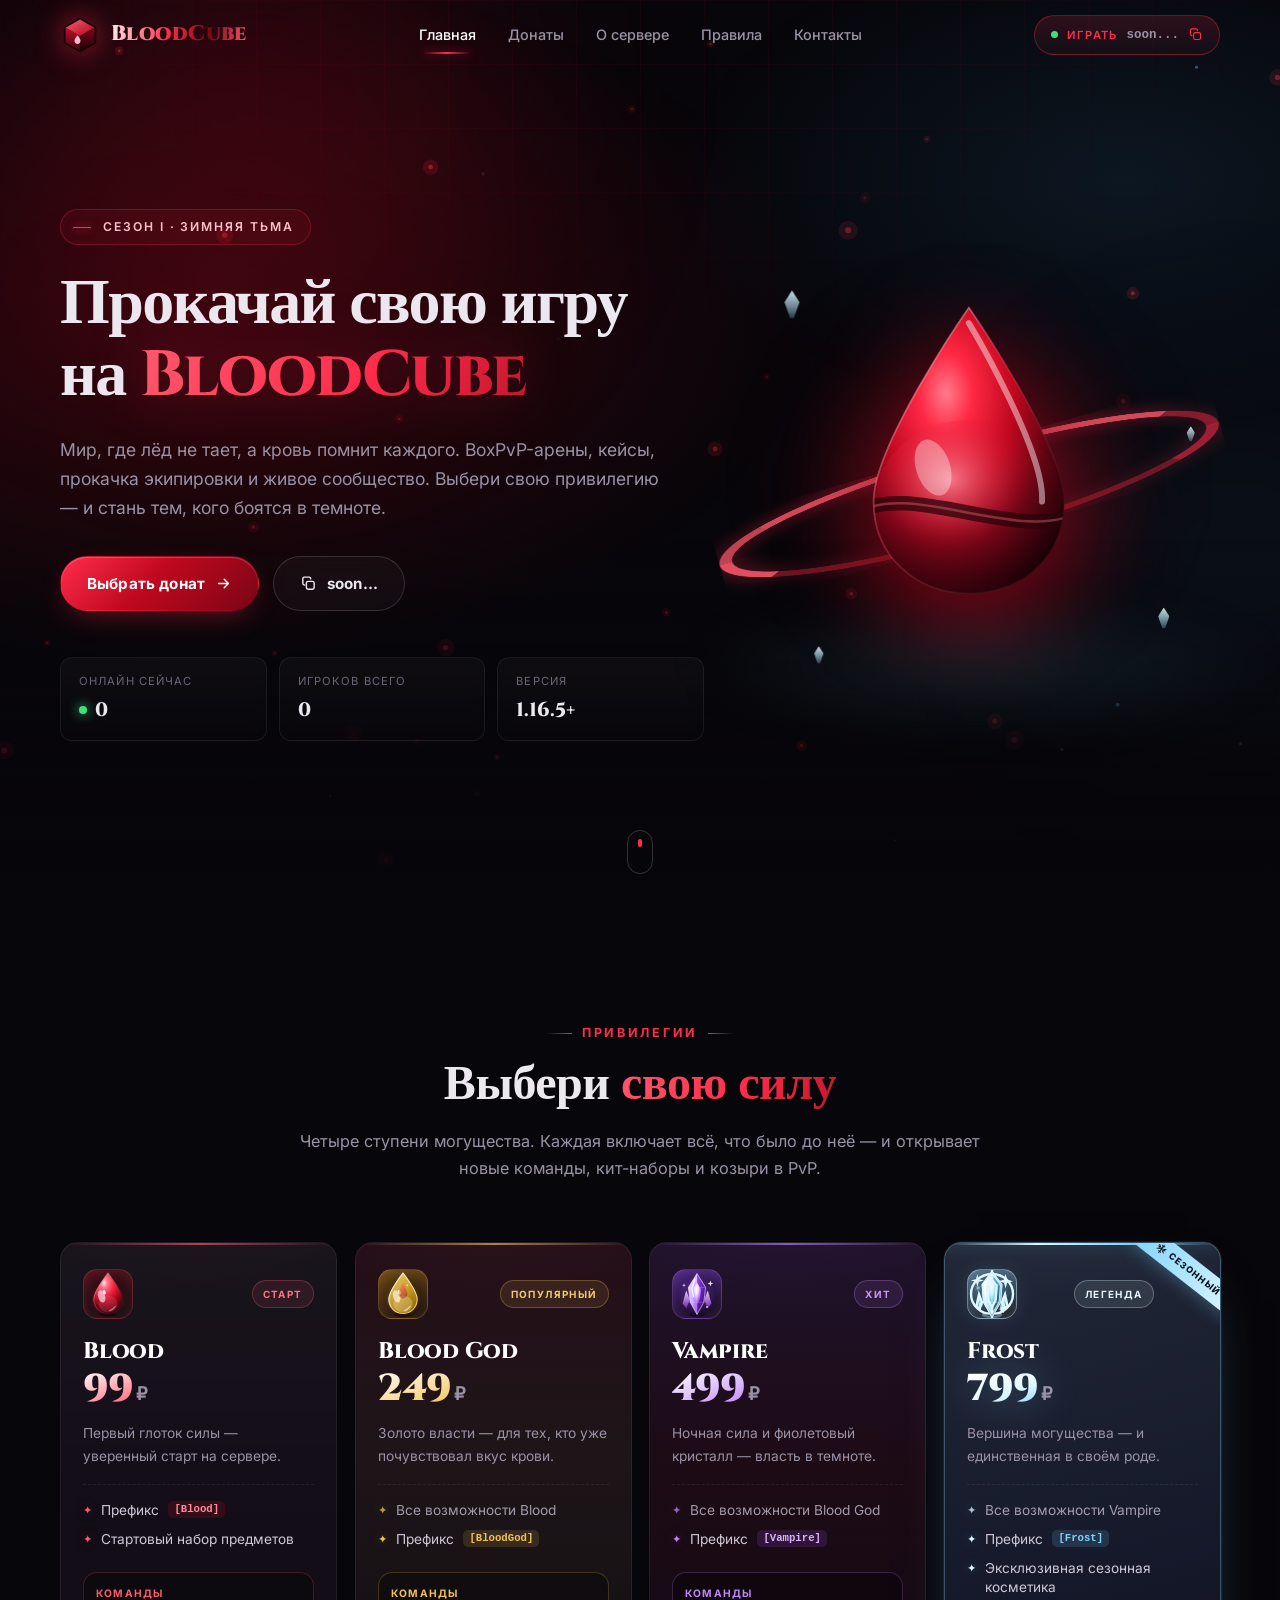
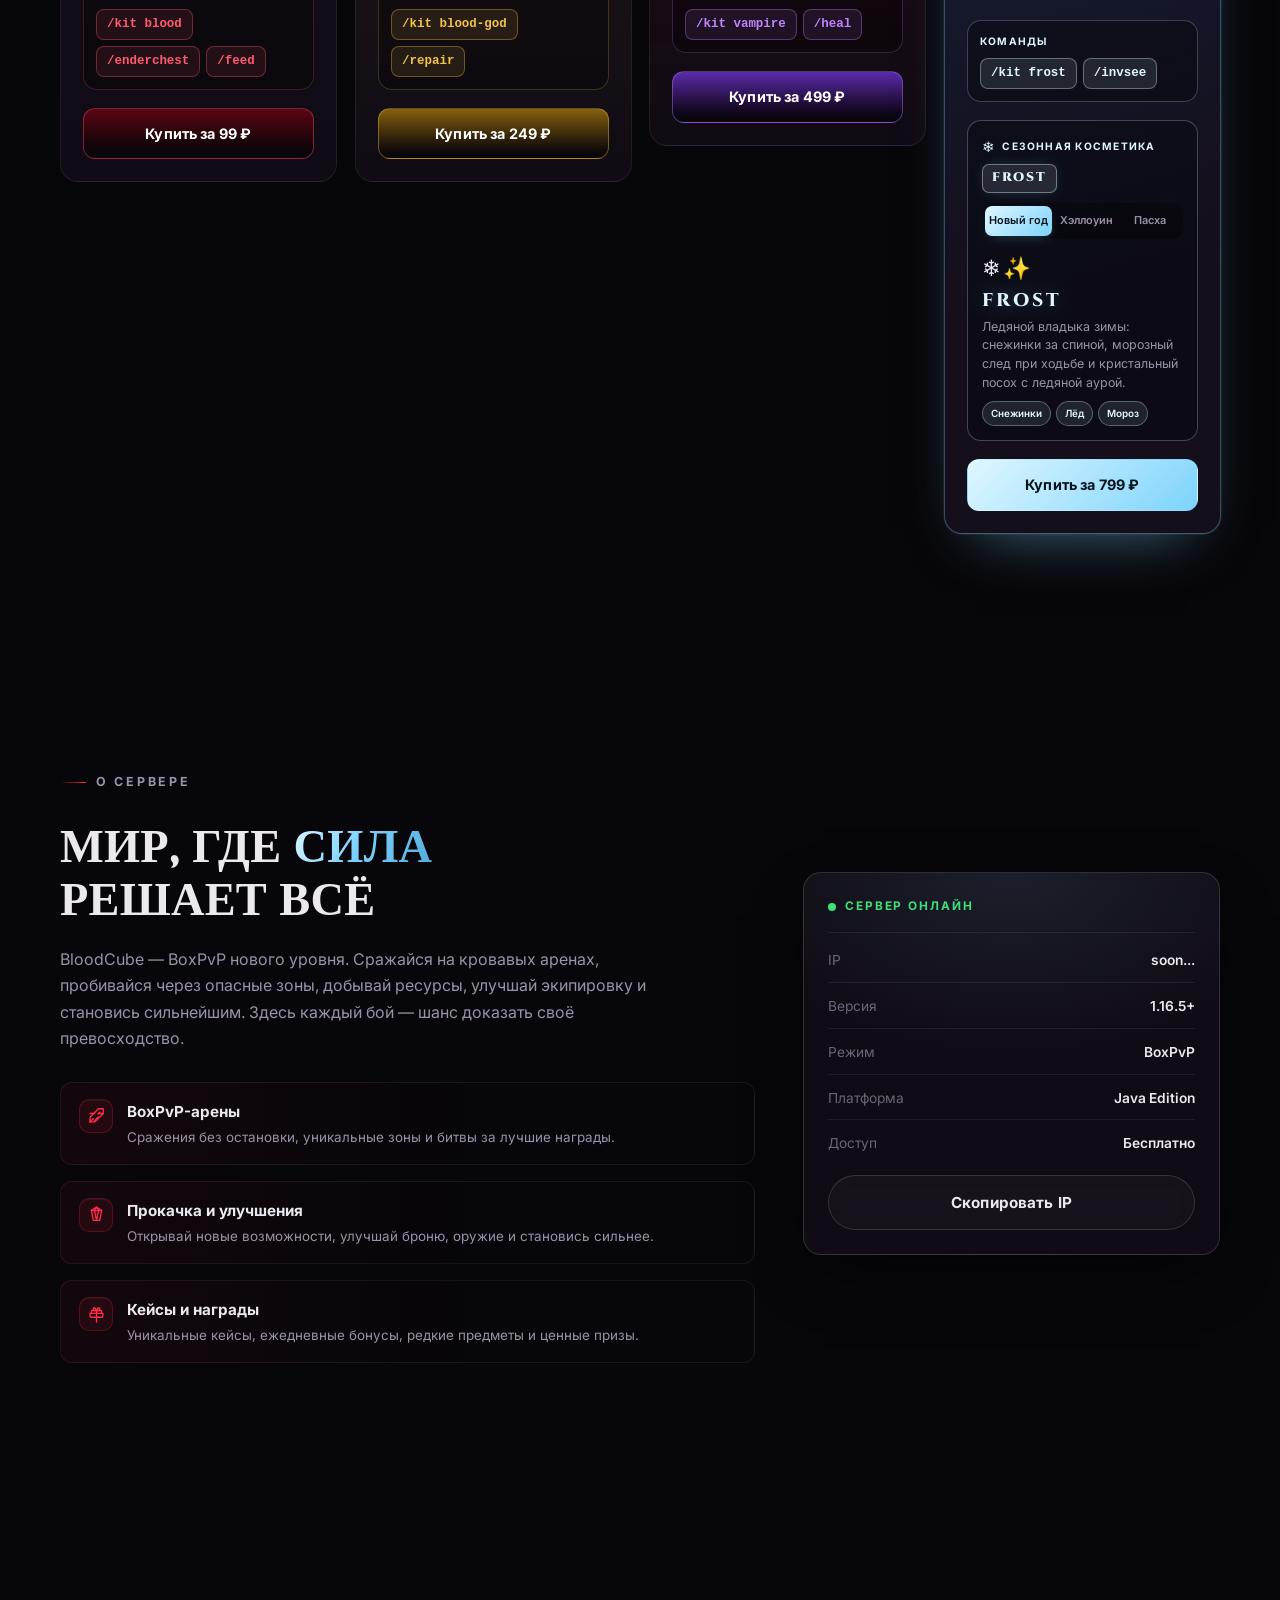
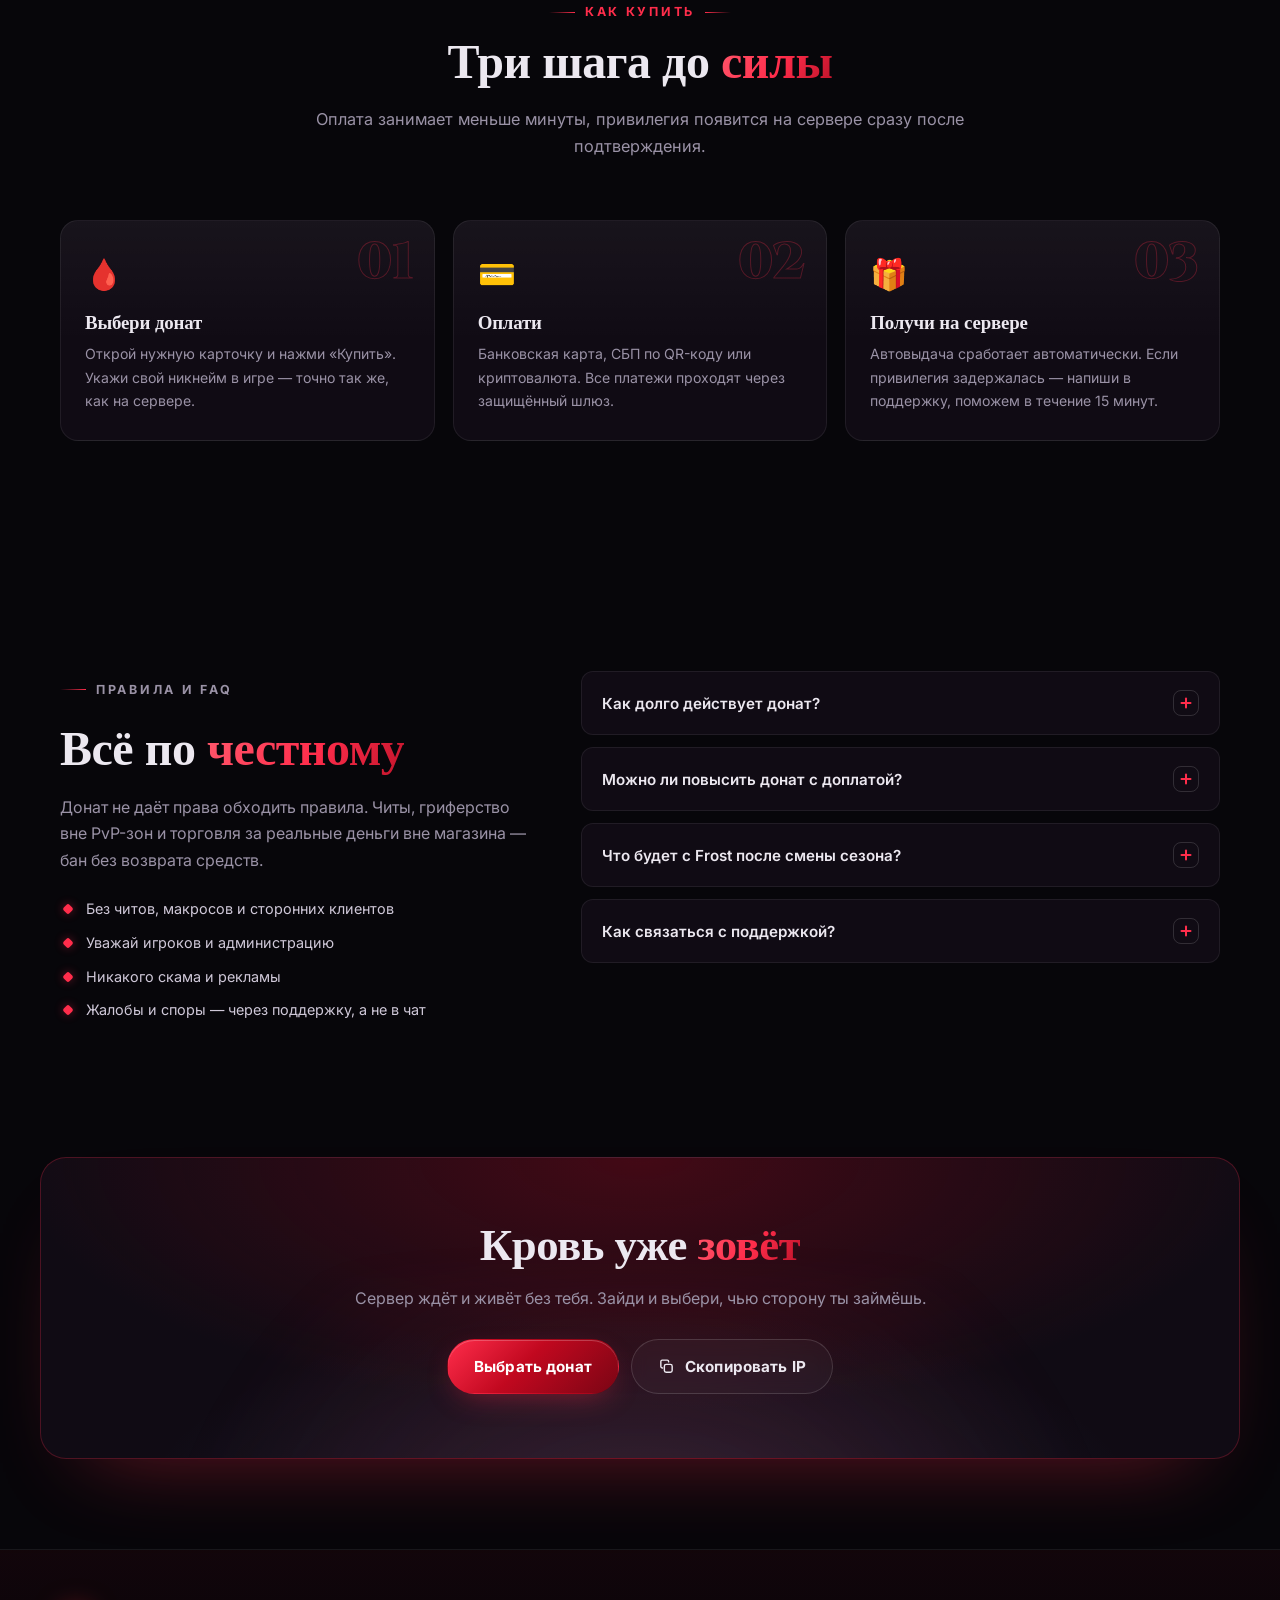
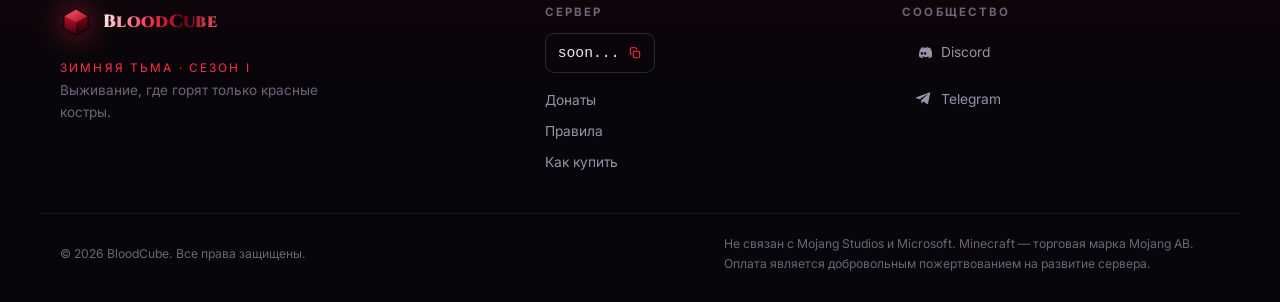
==== commit a89165c6: "Blood God icon: golden blood drop; remove VK; Telegram link -> bloodcubeofficial" ====
--- a/index.html
+++ b/index.html
@@ -210,35 +210,27 @@
       <path d="M31.2 36.4a9.7 9.7 0 0 1-5.6 4.2" fill="none" stroke="#ffa6b3" stroke-width="1.4" stroke-linecap="round" opacity=".55" />
     </symbol>
 
-    <!-- ── BLOOD GOD: роскошная золотая корона ── -->
+    <!-- ── BLOOD GOD: капля золотой крови ── -->
     <symbol id="ico-god" viewBox="0 0 48 48">
-      <ellipse cx="24" cy="28" rx="20" ry="18" fill="url(#gGoldAura)" />
-      <ellipse cx="24" cy="44.2" rx="11" ry="2.2" fill="#000" opacity=".42" />
-
-      <path d="M7.4 33.6 6.1 14.4l7.7 6.3L19.2 8.6 24 18.4l4.8-9.8 5.4 12.1 7.7-6.3-1.3 19.2Z" fill="url(#gGold)" />
-      <path d="M24 18.4 28.8 8.6l5.4 12.1 7.7-6.3-1.3 19.2H24Z" fill="url(#gGoldDark)" opacity=".5" />
-      <path d="M7.4 33.6 6.1 14.4l7.7 6.3L19.2 8.6 24 18.4V33.6Z" fill="url(#gGoldLight)" opacity=".42" />
-
-      <path d="M8 32.6h32l-.7 5.7a2.2 2.2 0 0 1-2.2 2H10.9a2.2 2.2 0 0 1-2.2-2Z" fill="url(#gGoldBand)" />
-      <path d="M8.8 33.2h30.4" stroke="#fff8dc" stroke-width="1" opacity=".75" />
-
-      <path d="M24 14.1l1.9 3.2-1.9 3.5-1.9-3.5Z" fill="url(#gRuby)" />
-      <circle cx="15" cy="36.5" r="1.9" fill="url(#gRuby)" />
-      <circle cx="24" cy="36.5" r="2.2" fill="url(#gSapphire)" />
-      <circle cx="33" cy="36.5" r="1.9" fill="url(#gRuby)" />
-      <circle cx="14.7" cy="36" r=".65" fill="#fff" opacity=".85" />
-      <circle cx="23.6" cy="35.9" r=".75" fill="#fff" opacity=".9" />
-      <circle cx="32.7" cy="36" r=".65" fill="#fff" opacity=".85" />
-
-      <circle cx="6.1" cy="13.4" r="2.4" fill="url(#gGoldLight)" />
-      <circle cx="19.2" cy="7.6" r="2.2" fill="url(#gGold)" />
-      <circle cx="28.8" cy="7.6" r="2.2" fill="url(#gGold)" />
-      <circle cx="41.9" cy="13.4" r="2.4" fill="url(#gGoldLight)" />
-      <circle cx="5.5" cy="12.8" r=".7" fill="#fff" opacity=".9" />
-      <circle cx="41.3" cy="12.8" r=".7" fill="#fff" opacity=".9" />
-
-      <path d="M10.4 30 9.8 17.8l4 3.3" fill="none" stroke="#fffbe6" stroke-width="1.1" stroke-linecap="round" opacity=".8" />
-      <path d="M20.5 12.4l1.3 3" stroke="#fffbe6" stroke-width="1" stroke-linecap="round" opacity=".7" />
+      <ellipse cx="24" cy="29" rx="18" ry="17" fill="url(#gGoldAura)" />
+      <ellipse cx="24" cy="44.6" rx="9" ry="2.1" fill="#000" opacity=".42" />
+
+      <!-- Тело капли: золотая заливка + теневые/световые слои -->
+      <path d="M24 3.2c0 0 14.2 17.3 14.2 26.1a14.2 14.2 0 0 1-28.4 0C9.8 20.5 24 3.2 24 3.2Z" fill="url(#gGold)" />
+      <path d="M24 3.2c0 0 14.2 17.3 14.2 26.1a14.2 14.2 0 0 1-28.4 0C9.8 20.5 24 3.2 24 3.2Z" fill="url(#gGoldDark)" opacity=".38" />
+      <ellipse cx="24" cy="34" rx="9.6" ry="8.6" fill="#ffe9a8" opacity=".3" />
+
+      <!-- Золотой обод -->
+      <path d="M24 3.2c0 0 14.2 17.3 14.2 26.1a14.2 14.2 0 0 1-28.4 0C9.8 20.5 24 3.2 24 3.2Z" fill="none" stroke="url(#gGoldLight)" stroke-width="1.1" />
+
+      <!-- Блики -->
+      <ellipse cx="17.6" cy="26.4" rx="3.5" ry="6.3" fill="#fffbe0" opacity=".65" transform="rotate(-18 17.6 26.4)" />
+      <ellipse cx="20.3" cy="22.2" rx="1.4" ry="2.3" fill="#ffffff" opacity=".9" transform="rotate(-18 20.3 22.2)" />
+      <path d="M31.2 36.4a9.7 9.7 0 0 1-5.6 4.2" fill="none" stroke="#fff6c9" stroke-width="1.4" stroke-linecap="round" opacity=".6" />
+
+      <!-- Внутренний отблеск крови: намёк на «кровавую» суть привилегии -->
+      <path d="M24 12.8c1.6 3.4 4.4 8.2 4.4 11.2a4.4 4.4 0 0 1-8.8 0c0-3 2.8-7.8 4.4-11.2Z" fill="url(#gRuby)" opacity=".4" />
+      <circle cx="28.4" cy="15.2" r="1" fill="#fff" opacity=".55" />
     </symbol>
 
     <!-- ── VAMPIRE: фиолетовый магический кристалл ── -->
@@ -928,15 +920,9 @@
             </a>
           </li>
           <li>
-            <a href="https://t.me/bloodcube" target="_blank" rel="noopener noreferrer" class="social social--tg">
+            <a href="https://t.me/bloodcubeofficial" target="_blank" rel="noopener noreferrer" class="social social--tg">
               <svg viewBox="0 0 24 24" aria-hidden="true"><path d="M21.5 4.2 18.4 19c-.2 1-.9 1.3-1.7.8l-4.7-3.5-2.3 2.2c-.3.3-.5.5-1 .5l.4-4.9 8.9-8c.4-.3-.1-.5-.6-.2L6.5 13.1 1.8 11.6c-1-.3-1-1 .2-1.5L20 3.4c.9-.3 1.6.2 1.5.8z" /></svg>
               Telegram
-            </a>
-          </li>
-          <li>
-            <a href="https://vk.com/bloodcube" target="_blank" rel="noopener noreferrer" class="social social--vk">
-              <svg viewBox="0 0 24 24" aria-hidden="true"><path d="M12.8 17.6c-6 0-9.6-4.2-9.7-11.2h3c.1 5.1 2.4 7.3 4.2 7.7V6.4h2.9v4.4c1.7-.2 3.5-2.2 4.1-4.4h2.8a8.3 8.3 0 0 1-3.9 5.4 8.6 8.6 0 0 1 4.4 5.8h-3a5.3 5.3 0 0 0-4.4-4v4h-1.4z" /></svg>
-              VK
             </a>
           </li>
         </ul>
--- a/css/style.css
+++ b/css/style.css
@@ -1772,6 +1772,126 @@
 @keyframes iconShimmer {
   0%, 100% { filter: drop-shadow(0 0 0 transparent); }
   50%      { filter: drop-shadow(0 0 10px var(--tier-glow)); }
+}
+
+/* ───────────── 20b. Дополнительные анимации ───────────── */
+
+/* Пульсация свечения за заголовком секции */
+@keyframes kickerPulse {
+  0%, 100% { width: 26px; opacity: 0.75; }
+  50%      { width: 44px; opacity: 1; }
+}
+
+/* Медленное покачивание иконки привилегии */
+@keyframes iconSway {
+  0%, 100% { transform: translateY(0) rotate(-2deg); }
+  50%      { transform: translateY(-3px) rotate(2deg); }
+}
+
+/* Мягкое «дыхание» карточки: свечение рамки */
+@keyframes cardBreath {
+  0%, 100% { box-shadow: 0 26px 60px -34px rgba(0,0,0,.9), 0 0 34px -22px var(--tier-glow); }
+  50%      { box-shadow: 0 26px 60px -34px rgba(0,0,0,.9), 0 0 50px -18px var(--tier-glow); }
+}
+
+/* Мерцание галочки в списке фич — поочерёдное, через delay */
+@keyframes checkTwinkle {
+  0%, 100% { opacity: 0.55; transform: scale(1); }
+  50%      { opacity: 1; transform: scale(1.25); }
+}
+
+/* Проплывающая полоска на кнопке «Купить» */
+@keyframes buySweep {
+  0%   { transform: translateX(-120%) skewX(-18deg); }
+  60%, 100% { transform: translateX(240%) skewX(-18deg); }
+}
+
+/* Мигание зелёного индикатора онлайна */
+@keyframes dotBlink {
+  0%, 100% { opacity: 1; box-shadow: 0 0 12px #3ee07a; }
+  50%      { opacity: 0.45; box-shadow: 0 0 4px #3ee07a; }
+}
+
+/* Плавный рывок стрелки в кнопке «Выбрать донат» */
+@keyframes arrowNudge {
+  0%, 55%, 100% { transform: translateX(0); }
+  65%           { transform: translateX(4px); }
+  75%           { transform: translateX(-1px); }
+  85%           { transform: translateX(3px); }
+}
+
+/* Лёгкое свечение цифр цен */
+@keyframes priceGlow {
+  0%, 100% { filter: drop-shadow(0 0 0 transparent); }
+  50%      { filter: drop-shadow(0 0 12px var(--tier-glow)); }
+}
+
+/* Всплеск-волна вокруг кубика в логотипе */
+@keyframes logoWave {
+  0%   { transform: scale(1); opacity: .55; }
+  100% { transform: scale(1.55); opacity: 0; }
+}
+
+/* Кикер — живая линия */
+.kicker::before { animation: kickerPulse 3.2s ease-in-out infinite; }
+
+/* Иконки привилегий плавно качаются */
+.card__icon svg.tier-icon { animation: iconSway 4.5s ease-in-out infinite; }
+.card__icon:hover svg.tier-icon { animation-play-state: paused; }
+
+/* Карточки дышат, каждая со своей задержкой */
+.card { animation: cardBreath 5.5s ease-in-out infinite; }
+.card--blood   { animation-delay: 0s; }
+.card--god     { animation-delay: .7s; }
+.card--vampire { animation-delay: 1.4s; }
+.card--frost   { animation-delay: 2.1s; }
+
+/* Галочки мерцают по очереди */
+.features__check { animation: checkTwinkle 2.8s ease-in-out infinite; }
+.features li:nth-child(1) .features__check { animation-delay: 0s; }
+.features li:nth-child(2) .features__check { animation-delay: .35s; }
+.features li:nth-child(3) .features__check { animation-delay: .7s; }
+.features li:nth-child(4) .features__check { animation-delay: 1.05s; }
+.features li:nth-child(5) .features__check { animation-delay: 1.4s; }
+.features li:nth-child(6) .features__check { animation-delay: 1.75s; }
+
+/* Полоса-блик на кнопках покупки */
+.btn--buy { position: relative; overflow: hidden; }
+.btn--buy::after {
+  content: "";
+  position: absolute;
+  top: 0; bottom: 0;
+  left: 0;
+  width: 45%;
+  background: linear-gradient(90deg, transparent, rgba(255,255,255,.14), transparent);
+  transform: translateX(-120%) skewX(-18deg);
+  animation: buySweep 4.2s var(--ease) infinite;
+  pointer-events: none;
+}
+.card--god .btn--buy::after { animation-delay: 1s; }
+.card--vampire .btn--buy::after { animation-delay: 2s; }
+.card--frost .btn--buy::after { animation-delay: 3s; }
+
+/* Индикатор онлайна мигает */
+.stat__dot { animation: dotBlink 2.4s ease-in-out infinite; }
+
+/* Стрелка в CTA время от времени «дёргается» */
+.btn--blood svg { animation: arrowNudge 4.5s ease-in-out infinite; }
+
+/* Цены мягко светятся */
+.card__num { animation: priceGlow 4s ease-in-out infinite; }
+
+/* Логотип — расходящиеся волны */
+.logo__mark { position: relative; }
+.logo__mark::after {
+  content: "";
+  position: absolute;
+  inset: -4px;
+  border-radius: 50%;
+  border: 1px solid var(--blood-bright);
+  opacity: 0;
+  animation: logoWave 3.6s ease-out infinite;
+  pointer-events: none;
 }
 
 /* ───────────── 21. Адаптив ───────────── */
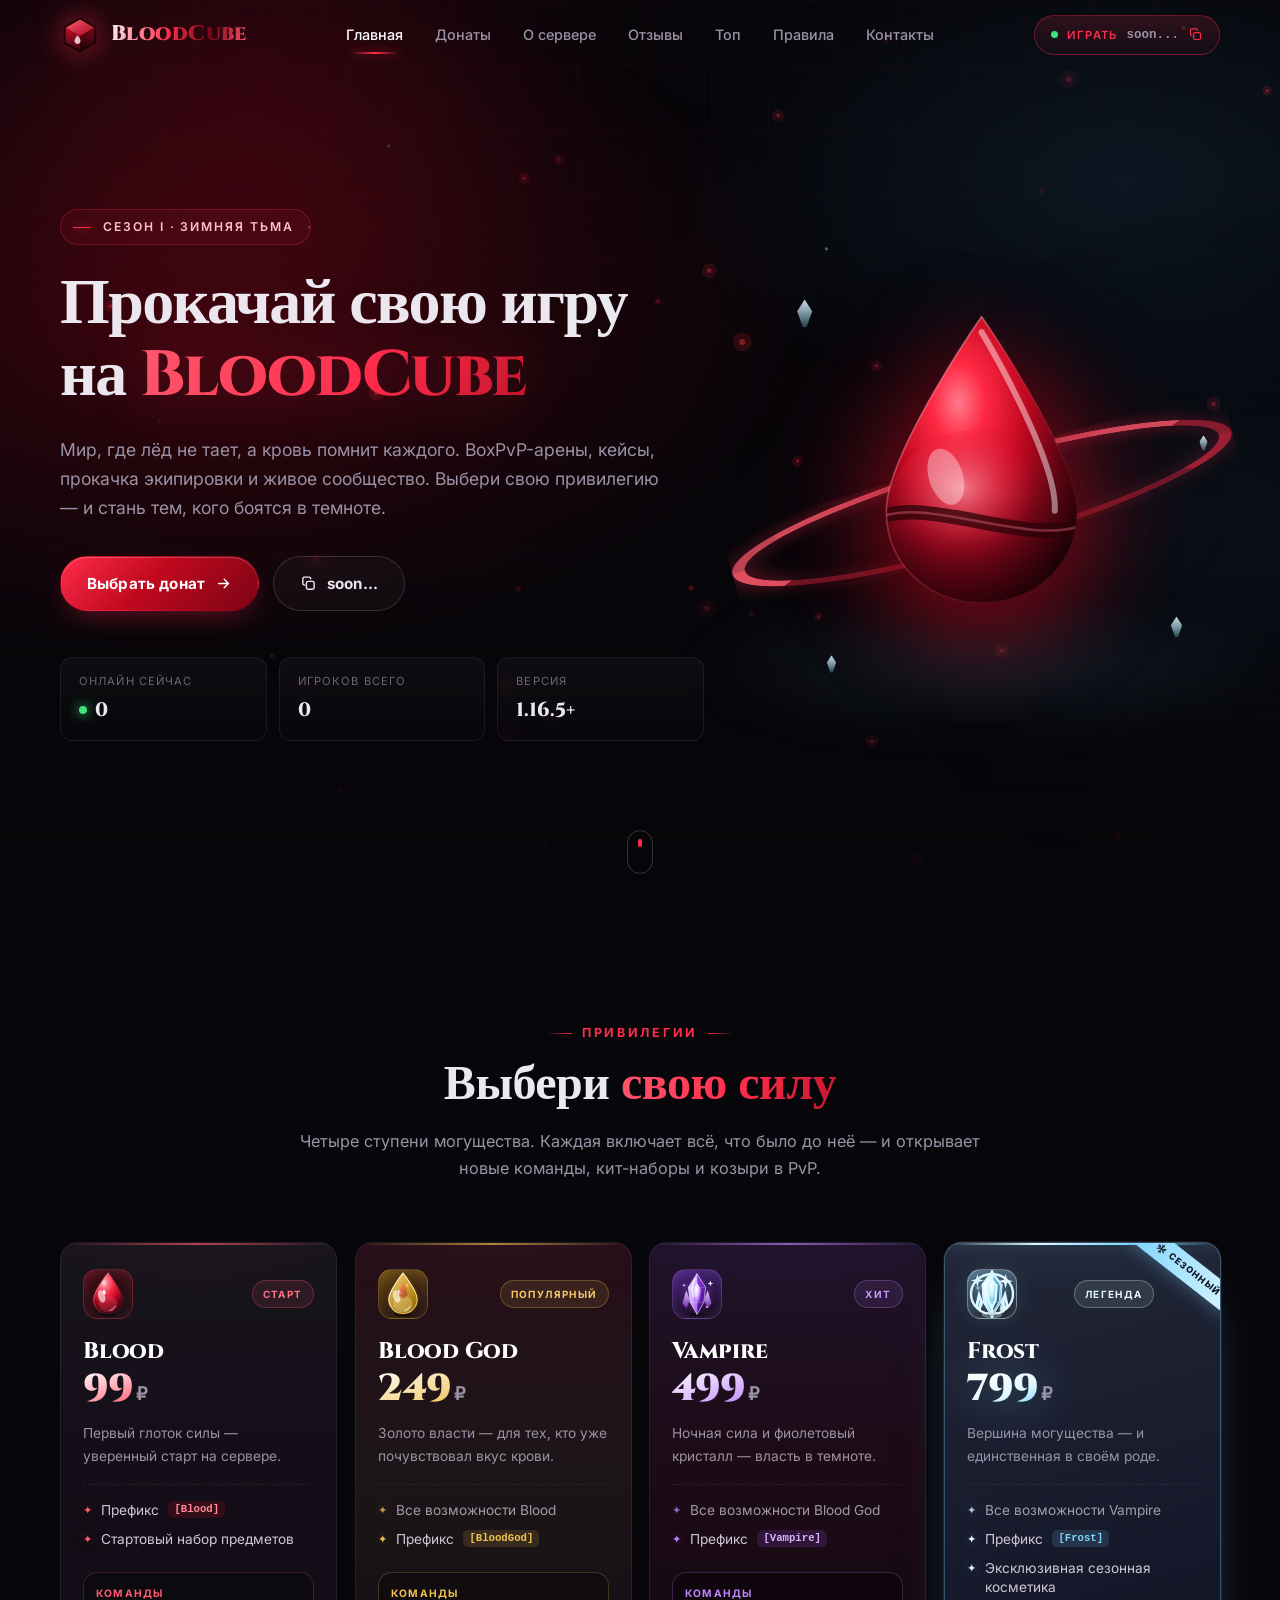
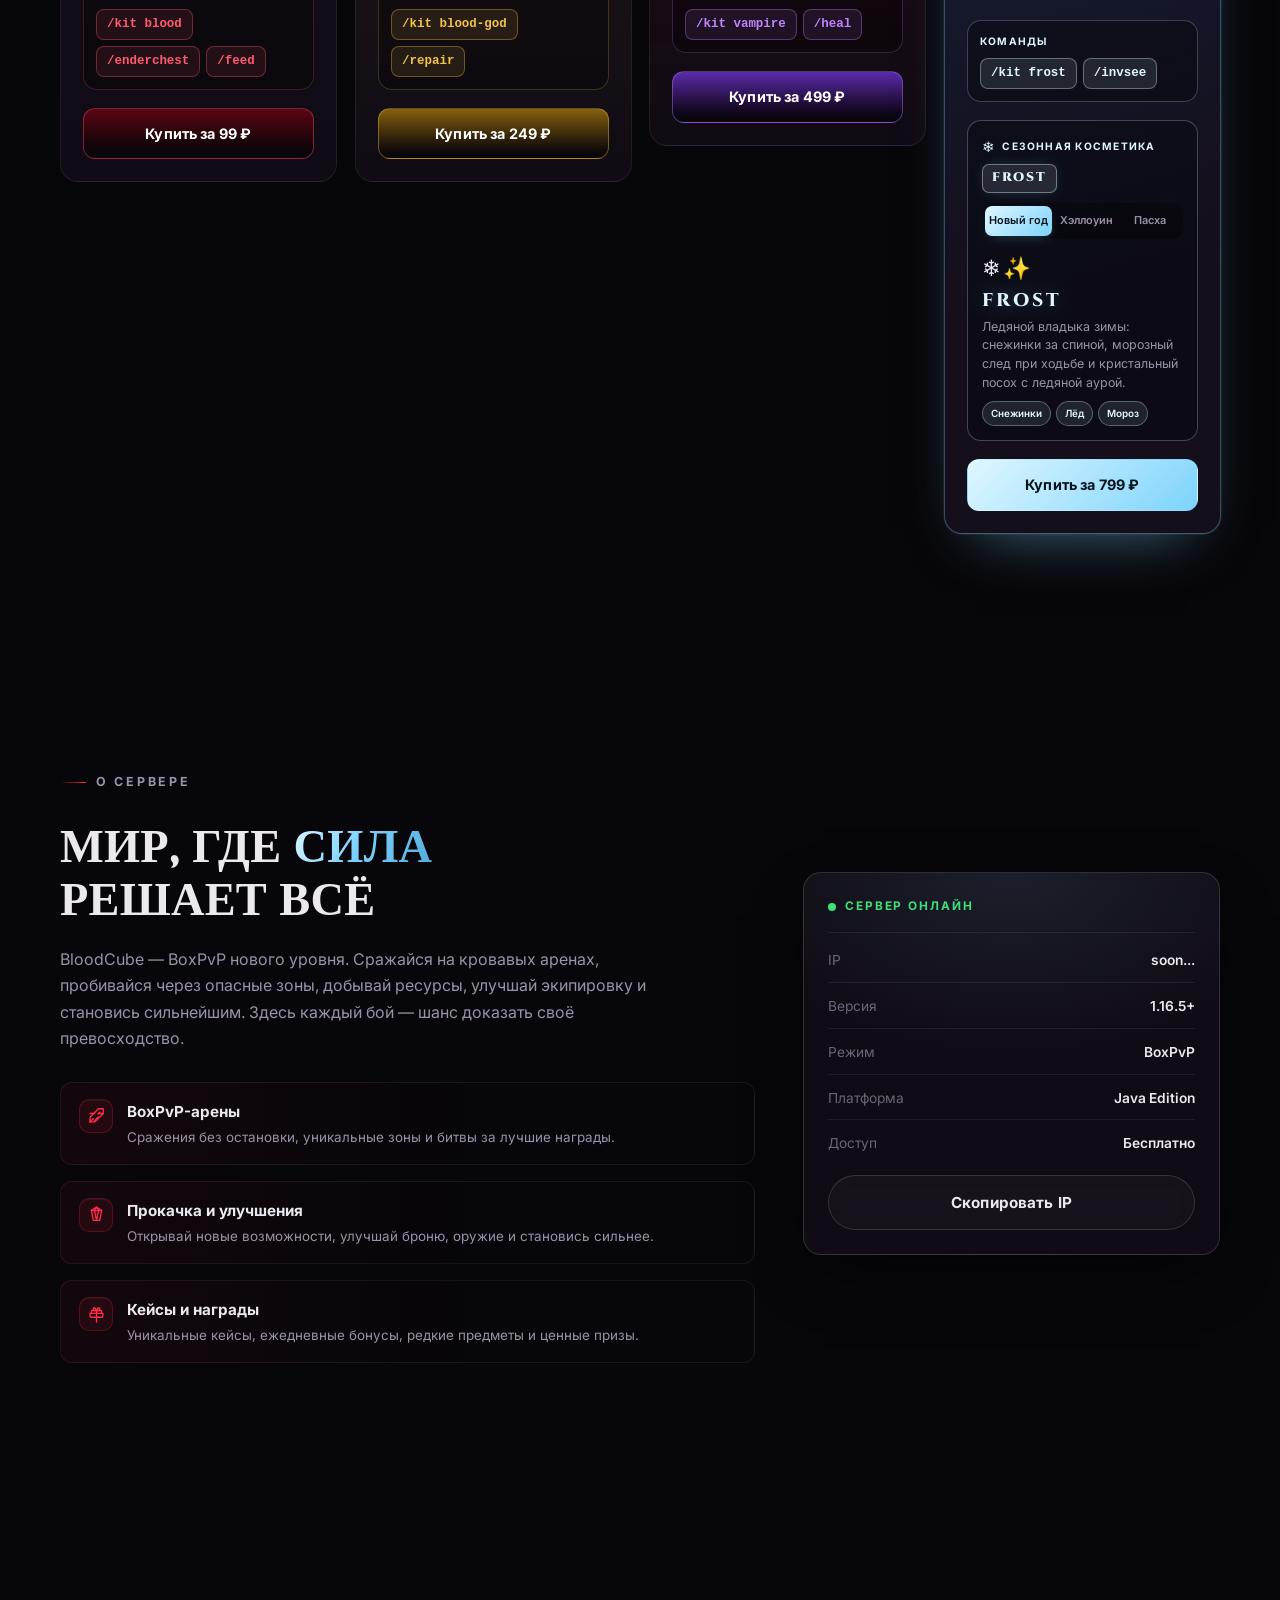
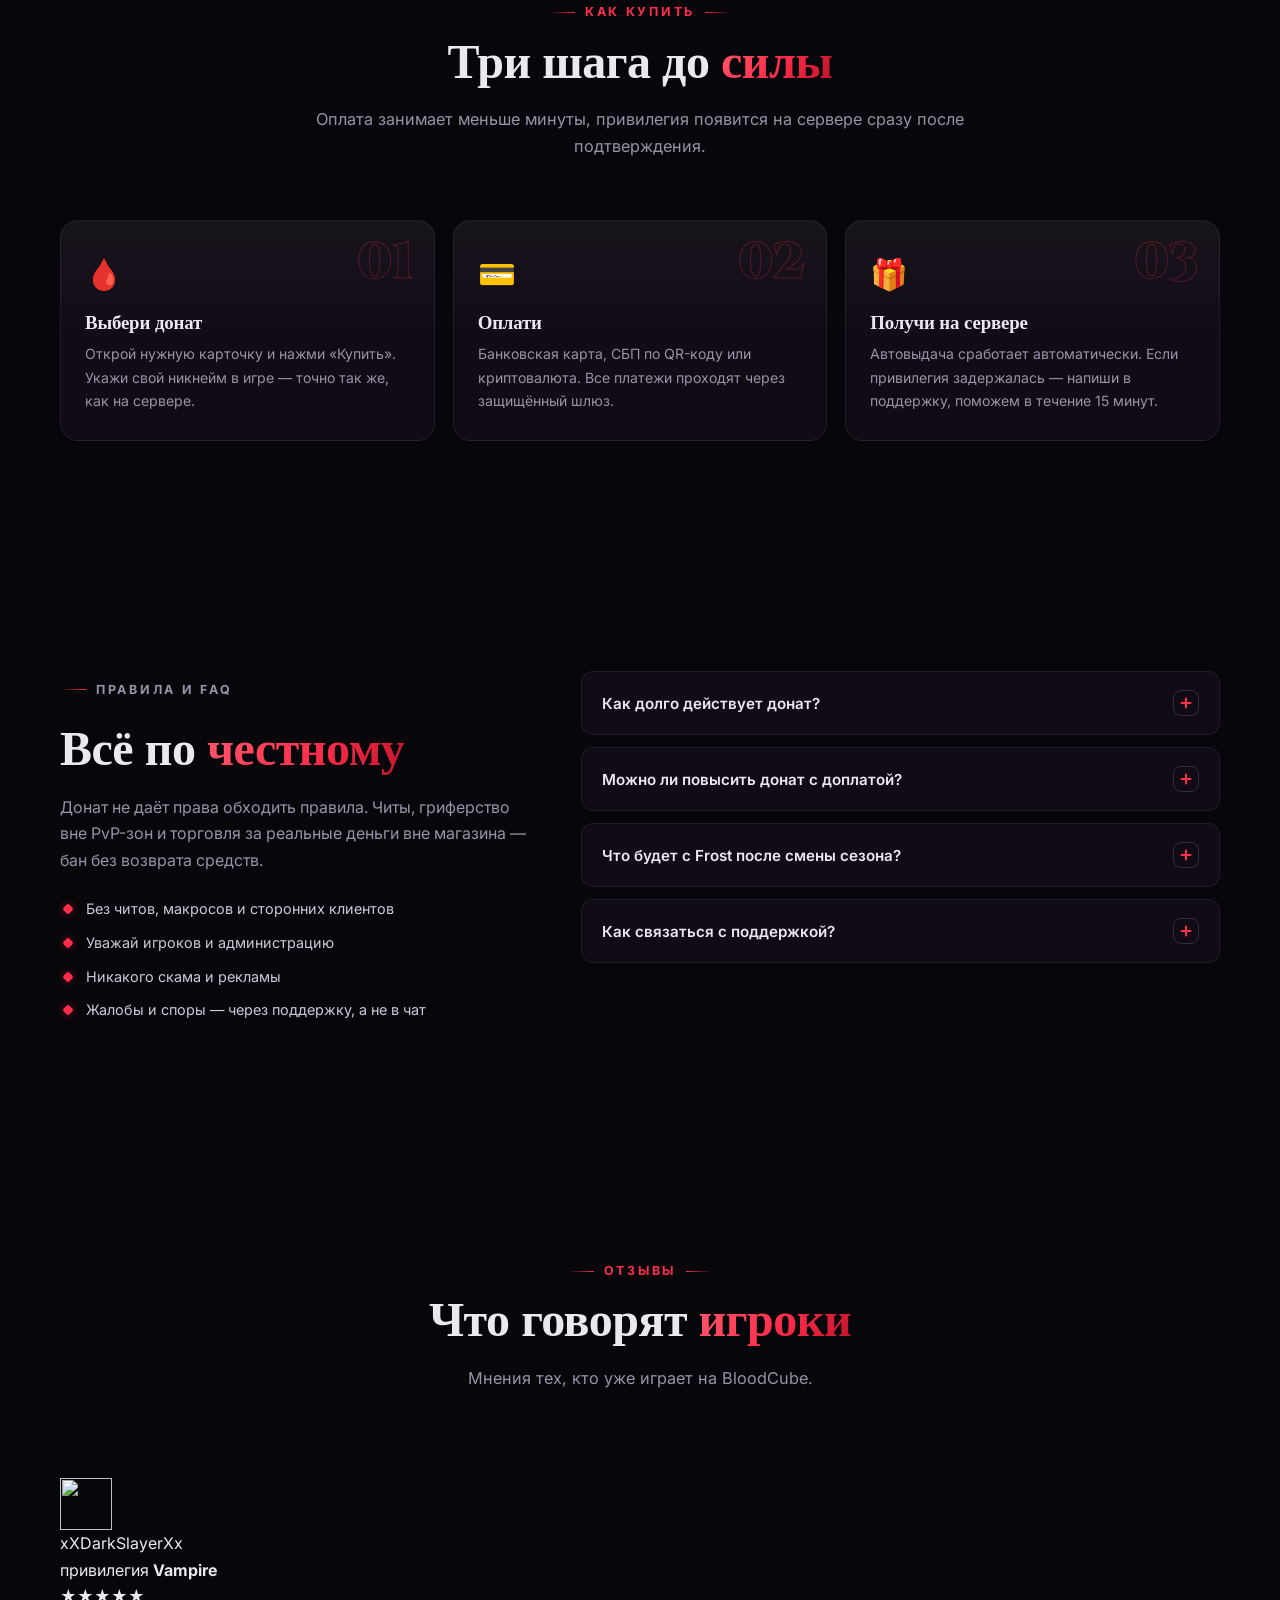
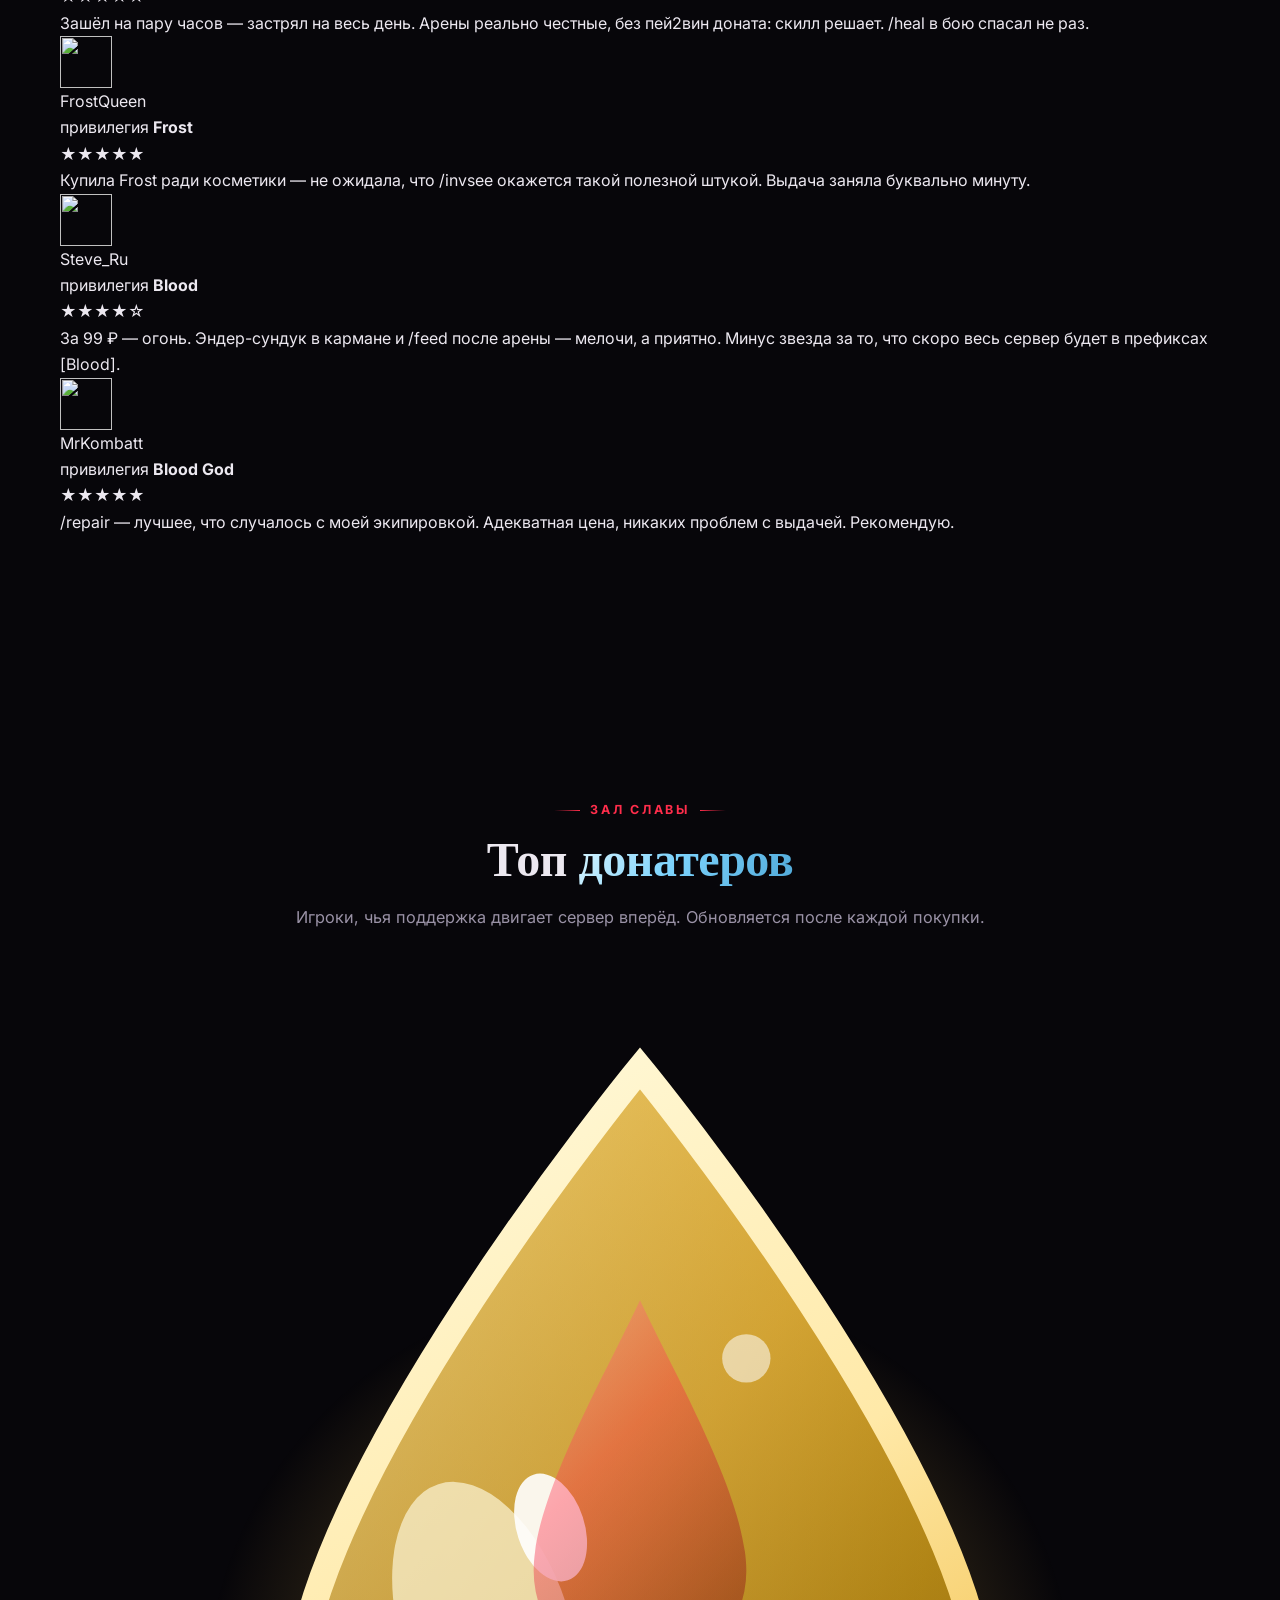
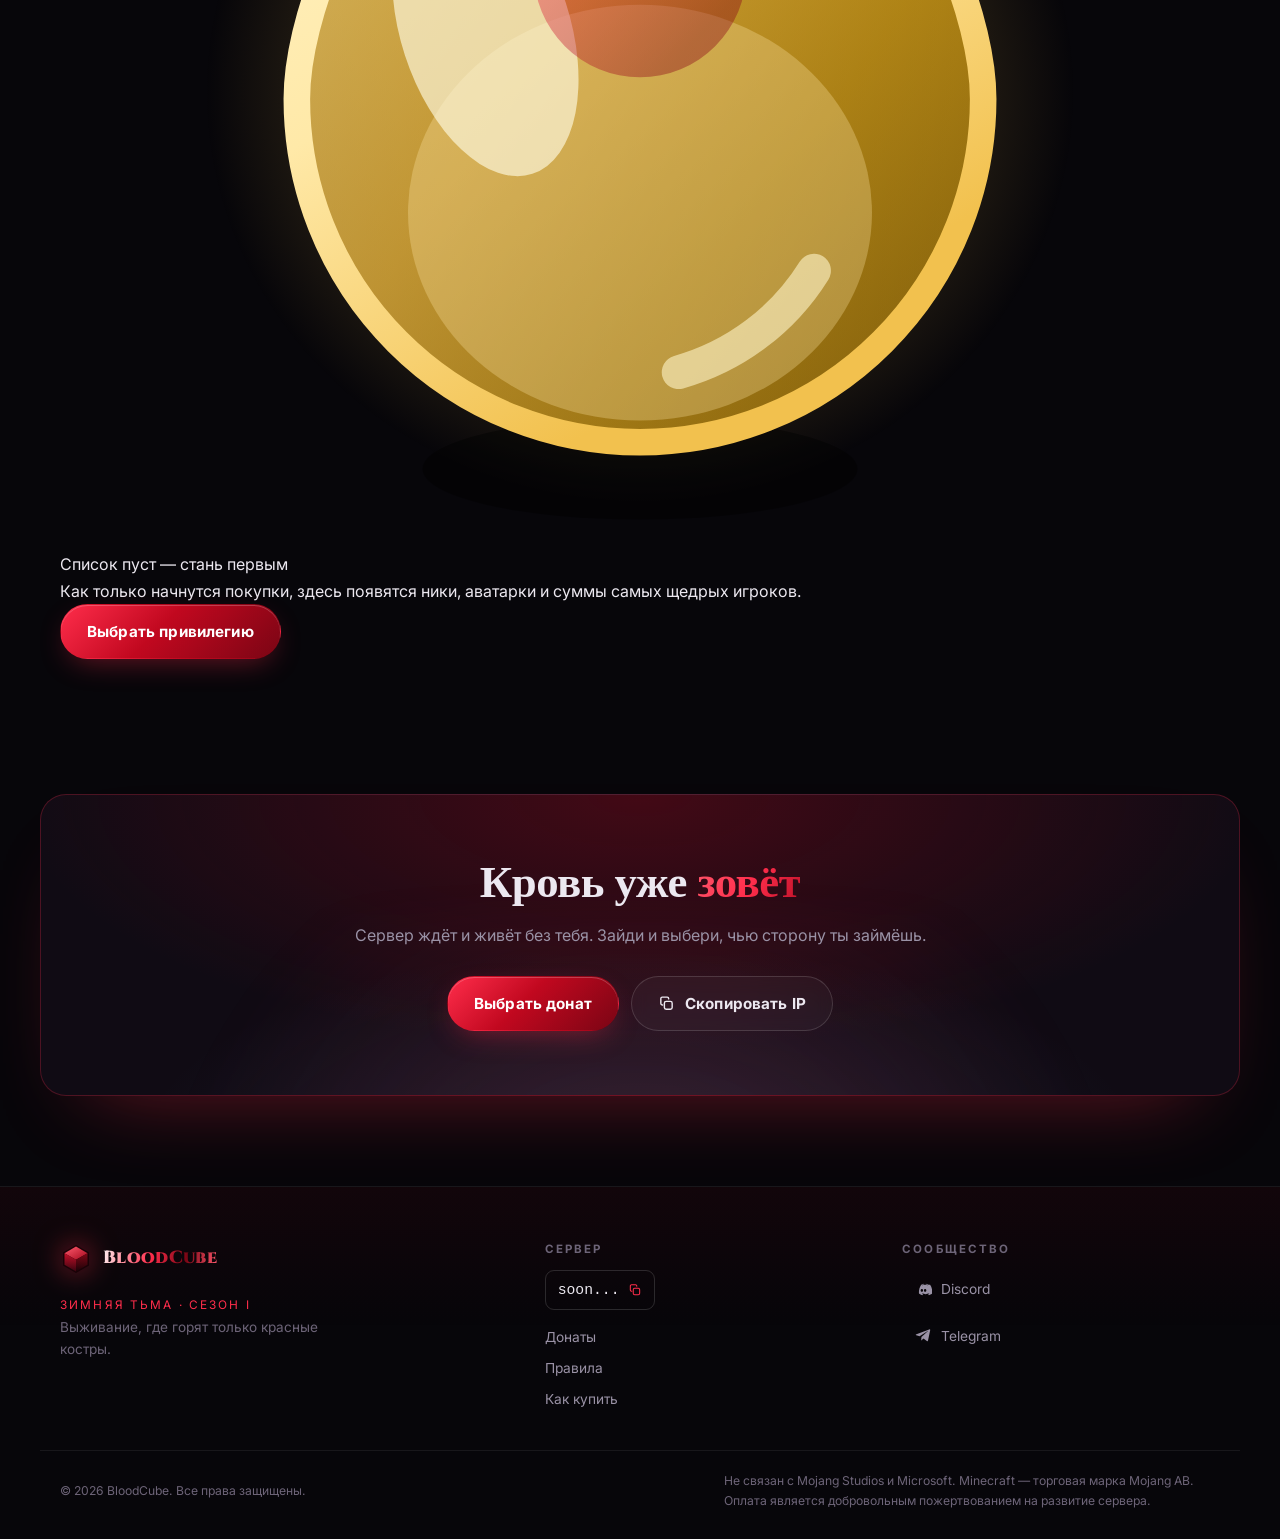
==== commit 6958996a: "Reviews carousel + top donators section + JSON-LD" ====
--- a/index.html
+++ b/index.html
@@ -1,979 +1,1120 @@
-﻿<!DOCTYPE html>
-<html lang="ru">
-<head>
-  <meta charset="UTF-8" />
-  <meta name="viewport" content="width=device-width, initial-scale=1.0" />
-  <meta name="theme-color" content="#08060a" />
-  <title>BloodCube — донат-магазин Minecraft-сервера</title>
-  <meta name="description" content="BloodCube — атмосферный Minecraft-сервер. Купи донат Blood, Blood God, Vampire или сезонный Frost и прокачай свою игру." />
-
-  <!-- Open Graph / соцсети -->
-  <meta property="og:type" content="website" />
-  <meta property="og:site_name" content="BloodCube" />
-  <meta property="og:title" content="BloodCube — донат-магазин Minecraft-сервера" />
-  <meta property="og:description" content="Blood, Blood God, Vampire и сезонный Frost — привилегии для Minecraft-сервера BloodCube." />
-  <meta property="og:locale" content="ru_RU" />
-  <meta property="og:url" content="https://shocksmut.github.io/bloodcube-donate/" />
-  <meta property="og:image" content="https://shocksmut.github.io/bloodcube-donate/og.png" />
-  <meta property="og:image:type" content="image/png" />
-  <meta property="og:image:width" content="1200" />
-  <meta property="og:image:height" content="630" />
-  <meta property="og:image:alt" content="BloodCube — привилегии Blood, Blood God, Vampire и Frost" />
-  <meta name="twitter:card" content="summary_large_image" />
-  <meta name="twitter:title" content="BloodCube — донат-магазин Minecraft-сервера" />
-  <meta name="twitter:description" content="Blood, Blood God, Vampire и сезонный Frost — привилегии для Minecraft-сервера BloodCube." />
-  <meta name="twitter:image" content="https://shocksmut.github.io/bloodcube-donate/og.png" />
-
-  <!-- Абсолютный адрес нужен для канонического URL и robots.txt на GitHub Pages.
-       Заменить USERNAME при публикации под другим аккаунтом. -->
-  <link rel="canonical" href="https://shocksmut.github.io/bloodcube-donate/" />
-
-  <!-- Абсолютный адрес нужен для канонического URL и robots.txt на GitHub Pages.
-       Заменить USERNAME при публикации под другим аккаунтом. -->
-  <link rel="canonical" href="https://shocksmut.github.io/bloodcube-donate/" />
-
-  <!-- Google Fonts: Cinzel для заголовков, Inter для текста -->
-  <link rel="preconnect" href="https://fonts.googleapis.com" />
-  <link rel="preconnect" href="https://fonts.gstatic.com" crossorigin />
-  <link href="https://fonts.googleapis.com/css2?family=Cinzel:wght@600;700;800;900&family=Inter:wght@300;400;500;600;700;800&display=swap" rel="stylesheet" />
-
-  <!-- Инлайн SVG-спрайт для favicon: кровавый куб -->
-  <link rel="icon" href="data:image/svg+xml,%3Csvg xmlns='http://www.w3.org/2000/svg' viewBox='0 0 32 32'%3E%3Cpath d='M16 3 28 10v12L16 29 4 22V10z' fill='%23c1081f'/%3E%3Cpath d='M16 3 28 10 16 17 4 10z' fill='%23ff3355'/%3E%3C/svg%3E" />
-
-  <link rel="stylesheet" href="css/style.css" />
-
-  <noscript>
-    <!-- Без JS reveal-анимации не запустятся: показываем контент как есть -->
-    <style>
-      .reveal { opacity: 1 !important; transform: none !important; }
-    </style>
-  </noscript>
-</head>
-<body>
-
-  <!-- ═══════════════════════════════════════════════════════════
-       SVG-СПРАЙТ ИКОНОК ПРИВИЛЕГИЙ
-       Объёмные иконки с градиентами, бликами и свечением.
-       Один спрайт — чтобы не дублировать id градиентов.
-       ═══════════════════════════════════════════════════════════ -->
-  <svg class="svg-sprite" width="0" height="0" aria-hidden="true" focusable="false" style="position:absolute;overflow:hidden">
-    <defs>
-      <!-- ── Blood ── -->
-      <radialGradient id="gBloodBody" cx="36%" cy="24%" r="86%">
-        <stop offset="0%"   stop-color="#fff0f2" />
-        <stop offset="14%"  stop-color="#ff8194" />
-        <stop offset="38%"  stop-color="#ff2b47" />
-        <stop offset="66%"  stop-color="#c00720" />
-        <stop offset="88%"  stop-color="#5c0210" />
-        <stop offset="100%" stop-color="#2a0107" />
-      </radialGradient>
-      <linearGradient id="gBloodShade" x1="0" y1="0" x2="0" y2="1">
-        <stop offset="0%"   stop-color="#ff5a6e" stop-opacity="0" />
-        <stop offset="52%"  stop-color="#7a0212" stop-opacity=".14" />
-        <stop offset="100%" stop-color="#24000a" stop-opacity=".78" />
-      </linearGradient>
-      <linearGradient id="gBloodRim" x1="0" y1="0" x2="1" y2="1">
-        <stop offset="0%"   stop-color="#ffe1e6" stop-opacity=".95" />
-        <stop offset="42%"  stop-color="#ff5a6e" stop-opacity=".35" />
-        <stop offset="100%" stop-color="#000" stop-opacity=".35" />
-      </linearGradient>
-      <radialGradient id="gBloodAura" cx="50%" cy="50%" r="50%">
-        <stop offset="0%"   stop-color="#ff2d4b" stop-opacity=".6" />
-        <stop offset="58%"  stop-color="#ff2d4b" stop-opacity=".22" />
-        <stop offset="100%" stop-color="#ff2d4b" stop-opacity="0" />
-      </radialGradient>
-
-      <!-- ── Blood God ── -->
-      <linearGradient id="gGold" x1="0" y1="0" x2="1" y2="1">
-        <stop offset="0%"   stop-color="#fff6c9" />
-        <stop offset="22%"  stop-color="#ffdf8a" />
-        <stop offset="48%"  stop-color="#f2c14e" />
-        <stop offset="72%"  stop-color="#c99a1e" />
-        <stop offset="100%" stop-color="#8f6a0b" />
-      </linearGradient>
-      <linearGradient id="gGoldLight" x1="0" y1="0" x2="0.4" y2="1">
-        <stop offset="0%"   stop-color="#fffbe0" />
-        <stop offset="60%"  stop-color="#ffe9a8" />
-        <stop offset="100%" stop-color="#f2c14e" />
-      </linearGradient>
-      <linearGradient id="gGoldDark" x1="0" y1="0" x2="0" y2="1">
-        <stop offset="0%"   stop-color="#b8860b" />
-        <stop offset="100%" stop-color="#5a3d05" />
-      </linearGradient>
-      <linearGradient id="gGoldBand" x1="0" y1="0" x2="0" y2="1">
-        <stop offset="0%"   stop-color="#fff0b8" />
-        <stop offset="45%"  stop-color="#e8b53c" />
-        <stop offset="100%" stop-color="#7a5507" />
-      </linearGradient>
-      <linearGradient id="gRuby" x1="0" y1="0" x2="0.6" y2="1">
-        <stop offset="0%"   stop-color="#ff9aa8" />
-        <stop offset="45%"  stop-color="#ff2d4b" />
-        <stop offset="100%" stop-color="#8a0518" />
-      </linearGradient>
-      <linearGradient id="gSapphire" x1="0" y1="0" x2="0.6" y2="1">
-        <stop offset="0%"   stop-color="#c9f3ff" />
-        <stop offset="50%"  stop-color="#4fb6e8" />
-        <stop offset="100%" stop-color="#124e78" />
-      </linearGradient>
-      <radialGradient id="gGoldAura" cx="50%" cy="50%" r="50%">
-        <stop offset="0%"   stop-color="#f2c14e" stop-opacity=".55" />
-        <stop offset="58%"  stop-color="#f2c14e" stop-opacity=".2" />
-        <stop offset="100%" stop-color="#f2c14e" stop-opacity="0" />
-      </radialGradient>
-
-      <!-- ── Vampire ── -->
-      <linearGradient id="gVioletBody" x1="0" y1="0" x2="0.7" y2="1">
-        <stop offset="0%"   stop-color="#f3e8ff" />
-        <stop offset="28%"  stop-color="#c084fc" />
-        <stop offset="64%"  stop-color="#8b3ff0" />
-        <stop offset="100%" stop-color="#3b0f7a" />
-      </linearGradient>
-      <linearGradient id="gVioletLight" x1="0" y1="0" x2="1" y2="1">
-        <stop offset="0%"   stop-color="#faf5ff" />
-        <stop offset="55%"  stop-color="#d8b4fe" />
-        <stop offset="100%" stop-color="#a855f7" />
-      </linearGradient>
-      <linearGradient id="gVioletDark" x1="0" y1="0" x2="0.6" y2="1">
-        <stop offset="0%"   stop-color="#9333ea" />
-        <stop offset="100%" stop-color="#2e1065" />
-      </linearGradient>
-      <radialGradient id="gVioletCore" cx="42%" cy="28%" r="76%">
-        <stop offset="0%"   stop-color="#fff" />
-        <stop offset="34%"  stop-color="#e9d5ff" />
-        <stop offset="72%"  stop-color="#a855f7" />
-        <stop offset="100%" stop-color="#6b21a8" />
-      </radialGradient>
-      <linearGradient id="gVioletShard" x1="0" y1="0" x2="0" y2="1">
-        <stop offset="0%"   stop-color="#e9d5ff" />
-        <stop offset="100%" stop-color="#6b21a8" />
-      </linearGradient>
-      <radialGradient id="gVioletAura" cx="50%" cy="50%" r="50%">
-        <stop offset="0%"   stop-color="#a855f7" stop-opacity=".58" />
-        <stop offset="58%"  stop-color="#a855f7" stop-opacity=".2" />
-        <stop offset="100%" stop-color="#a855f7" stop-opacity="0" />
-      </radialGradient>
-
-      <!-- ── Frost ── -->
-      <linearGradient id="gFrostBody" x1="0.15" y1="0" x2="0.85" y2="1">
-        <stop offset="0%"   stop-color="#ffffff" />
-        <stop offset="22%"  stop-color="#d8f4ff" />
-        <stop offset="55%"  stop-color="#8fdcff" />
-        <stop offset="84%"  stop-color="#3a8fc0" />
-        <stop offset="100%" stop-color="#0d4b73" />
-      </linearGradient>
-      <linearGradient id="gFrostLight" x1="0" y1="0" x2="0.6" y2="1">
-        <stop offset="0%"   stop-color="#ffffff" />
-        <stop offset="58%"  stop-color="#dff6ff" />
-        <stop offset="100%" stop-color="#8fdcff" />
-      </linearGradient>
-      <linearGradient id="gFrostDark" x1="0" y1="0" x2="0.4" y2="1">
-        <stop offset="0%"   stop-color="#6ccbee" />
-        <stop offset="55%"  stop-color="#2a7fae" />
-        <stop offset="100%" stop-color="#082f4a" />
-      </linearGradient>
-      <radialGradient id="gFrostCore" cx="44%" cy="26%" r="74%">
-        <stop offset="0%"   stop-color="#ffffff" />
-        <stop offset="38%"  stop-color="#c9f0ff" />
-        <stop offset="74%"  stop-color="#62c5ea" />
-        <stop offset="100%" stop-color="#1a6f9c" />
-      </radialGradient>
-      <linearGradient id="gFrostShard" x1="0" y1="0" x2="0.4" y2="1">
-        <stop offset="0%"   stop-color="#f2fdff" />
-        <stop offset="55%"  stop-color="#9fe4ff" />
-        <stop offset="100%" stop-color="#2a7fae" />
-      </linearGradient>
-      <linearGradient id="gFrostRim" x1="0" y1="0" x2="1" y2="1">
-        <stop offset="0%"   stop-color="#fff" stop-opacity=".95" />
-        <stop offset="50%"  stop-color="#a6e8ff" stop-opacity=".6" />
-        <stop offset="100%" stop-color="#0d4b73" stop-opacity=".55" />
-      </linearGradient>
-      <radialGradient id="gFrostAura" cx="50%" cy="50%" r="50%">
-        <stop offset="0%"   stop-color="#7dd3fc" stop-opacity=".6" />
-        <stop offset="55%"  stop-color="#7dd3fc" stop-opacity=".22" />
-        <stop offset="100%" stop-color="#7dd3fc" stop-opacity="0" />
-      </radialGradient>
-    </defs>
-
-    <!-- ── BLOOD: объёмная капля крови ── -->
-    <symbol id="ico-blood" viewBox="0 0 48 48">
-      <ellipse cx="24" cy="29" rx="18" ry="17" fill="url(#gBloodAura)" />
-      <ellipse cx="24" cy="44.6" rx="9" ry="2.1" fill="#000" opacity=".42" />
-
-      <path d="M24 3.2c0 0 14.2 17.3 14.2 26.1a14.2 14.2 0 0 1-28.4 0C9.8 20.5 24 3.2 24 3.2Z" fill="url(#gBloodBody)" />
-      <path d="M24 3.2c0 0 14.2 17.3 14.2 26.1a14.2 14.2 0 0 1-28.4 0C9.8 20.5 24 3.2 24 3.2Z" fill="url(#gBloodShade)" />
-      <ellipse cx="24" cy="34" rx="9.6" ry="8.6" fill="#ff5b73" opacity=".26" />
-
-      <path d="M24 3.2c0 0 14.2 17.3 14.2 26.1a14.2 14.2 0 0 1-28.4 0C9.8 20.5 24 3.2 24 3.2Z" fill="none" stroke="url(#gBloodRim)" stroke-width="1.1" />
-
-      <ellipse cx="17.6" cy="26.4" rx="3.5" ry="6.3" fill="#fff" opacity=".6" transform="rotate(-18 17.6 26.4)" />
-      <ellipse cx="20.3" cy="22.2" rx="1.4" ry="2.3" fill="#fff" opacity=".9" transform="rotate(-18 20.3 22.2)" />
-      <path d="M31.2 36.4a9.7 9.7 0 0 1-5.6 4.2" fill="none" stroke="#ffa6b3" stroke-width="1.4" stroke-linecap="round" opacity=".55" />
-    </symbol>
-
-    <!-- ── BLOOD GOD: капля золотой крови ── -->
-    <symbol id="ico-god" viewBox="0 0 48 48">
-      <ellipse cx="24" cy="29" rx="18" ry="17" fill="url(#gGoldAura)" />
-      <ellipse cx="24" cy="44.6" rx="9" ry="2.1" fill="#000" opacity=".42" />
-
-      <!-- Тело капли: золотая заливка + теневые/световые слои -->
-      <path d="M24 3.2c0 0 14.2 17.3 14.2 26.1a14.2 14.2 0 0 1-28.4 0C9.8 20.5 24 3.2 24 3.2Z" fill="url(#gGold)" />
-      <path d="M24 3.2c0 0 14.2 17.3 14.2 26.1a14.2 14.2 0 0 1-28.4 0C9.8 20.5 24 3.2 24 3.2Z" fill="url(#gGoldDark)" opacity=".38" />
-      <ellipse cx="24" cy="34" rx="9.6" ry="8.6" fill="#ffe9a8" opacity=".3" />
-
-      <!-- Золотой обод -->
-      <path d="M24 3.2c0 0 14.2 17.3 14.2 26.1a14.2 14.2 0 0 1-28.4 0C9.8 20.5 24 3.2 24 3.2Z" fill="none" stroke="url(#gGoldLight)" stroke-width="1.1" />
-
-      <!-- Блики -->
-      <ellipse cx="17.6" cy="26.4" rx="3.5" ry="6.3" fill="#fffbe0" opacity=".65" transform="rotate(-18 17.6 26.4)" />
-      <ellipse cx="20.3" cy="22.2" rx="1.4" ry="2.3" fill="#ffffff" opacity=".9" transform="rotate(-18 20.3 22.2)" />
-      <path d="M31.2 36.4a9.7 9.7 0 0 1-5.6 4.2" fill="none" stroke="#fff6c9" stroke-width="1.4" stroke-linecap="round" opacity=".6" />
-
-      <!-- Внутренний отблеск крови: намёк на «кровавую» суть привилегии -->
-      <path d="M24 12.8c1.6 3.4 4.4 8.2 4.4 11.2a4.4 4.4 0 0 1-8.8 0c0-3 2.8-7.8 4.4-11.2Z" fill="url(#gRuby)" opacity=".4" />
-      <circle cx="28.4" cy="15.2" r="1" fill="#fff" opacity=".55" />
-    </symbol>
-
-    <!-- ── VAMPIRE: фиолетовый магический кристалл ── -->
-    <symbol id="ico-vampire" viewBox="0 0 48 48">
-      <ellipse cx="24" cy="25" rx="19" ry="18" fill="url(#gVioletAura)" />
-      <ellipse cx="24" cy="44.6" rx="8" ry="1.9" fill="#000" opacity=".38" />
-
-      <path d="M9.6 33.4 13.2 20.6l3.6 9.2-3.4 8.6Z" fill="url(#gVioletShard)" />
-      <path d="M38.4 33.4 34.8 20.6l-3.6 9.2 3.4 8.6Z" fill="url(#gVioletShard)" />
-
-      <path d="M24 3.6 32.6 17.4l-1.8 14.8L24 44.4l-6.8-12.2-1.8-14.8Z" fill="url(#gVioletBody)" />
-      <path d="M24 3.6 15.4 17.4l1.8 14.8L24 44.4Z" fill="url(#gVioletLight)" opacity=".9" />
-      <path d="M24 3.6 32.6 17.4l-1.8 14.8L24 44.4Z" fill="url(#gVioletDark)" opacity=".82" />
-
-      <path d="M24 12.4 28.2 19.4l-1.1 9.6L24 35.4l-3.1-6.4-1.1-9.6Z" fill="url(#gVioletCore)" />
-      <path d="M24 12.4 20.9 29 24 35.4Z" fill="#fff" opacity=".2" />
-
-      <path d="M24 3.6 32.6 17.4l-1.8 14.8L24 44.4l-6.8-12.2-1.8-14.8Z" fill="none" stroke="#e9d5ff" stroke-width=".9" opacity=".7" />
-      <path d="M24 3.6v40.8M15.4 17.4h17.2M16.2 32.2h15.6" stroke="#f5edff" stroke-width=".7" opacity=".32" />
-      <path d="M21.9 8.8 19 18.2l1.4 8.6" fill="none" stroke="#fff" stroke-width="1.5" stroke-linecap="round" opacity=".78" />
-
-      <path d="M37.4 10.6l.7 2.2 2.2.7-2.2.7-.7 2.2-.7-2.2-2.2-.7 2.2-.7Z" fill="#f3e8ff" />
-      <path d="M11 13.2l.5 1.5 1.5.5-1.5.5-.5 1.5-.5-1.5-1.5-.5 1.5-.5Z" fill="#e9d5ff" opacity=".9" />
-      <circle cx="34" cy="37" r="1.1" fill="#e9d5ff" opacity=".8" />
-    </symbol>
-
-    <!-- ── FROST: детализированный ледяной кристалл ── -->
-    <symbol id="ico-frost" viewBox="0 0 48 48">
-      <ellipse cx="24" cy="24" rx="21" ry="20" fill="url(#gFrostAura)" />
-      <ellipse cx="24" cy="44.8" rx="9" ry="1.9" fill="#000" opacity=".36" />
-
-      <path d="M8.4 36.2 11 24.4l2.8 7.6-2 6.6Z" fill="url(#gFrostShard)" />
-      <path d="M39.6 36.2 37 24.4l-2.8 7.6 2 6.6Z" fill="url(#gFrostShard)" />
-      <path d="M32.8 39.4 34.4 31l1.8 5-1.2 5Z" fill="url(#gFrostShard)" opacity=".8" />
-
-      <path d="M24 2.4 33.2 14.8l-1.4 17.4L24 45.6l-7.8-13.4-1.4-17.4Z" fill="url(#gFrostBody)" />
-      <path d="M24 2.4 33.2 14.8l-1.4 17.4L24 45.6Z" fill="url(#gFrostDark)" opacity=".88" />
-      <path d="M24 2.4 14.8 14.8l1.4 17.4L24 45.6Z" fill="url(#gFrostLight)" />
-      <path d="M24 9.6 28.6 15.8l-1 14.4L24 37.6l-3.6-7.4-1-14.4Z" fill="url(#gFrostCore)" />
-
-      <path d="M24 2.4v43.2M14.8 14.8h18.4M16.2 32.2h15.6" stroke="#eafaff" stroke-width=".85" opacity=".5" />
-      <path d="M20.2 7.6 16.6 15l1 12" fill="none" stroke="#fff" stroke-width="1.4" stroke-linecap="round" opacity=".8" />
-
-      <path d="M24 2.4 33.2 14.8l-1.4 17.4L24 45.6l-7.8-13.4-1.4-17.4Z" fill="none" stroke="url(#gFrostRim)" stroke-width="1.1" />
-
-      <path d="M37.6 8.4l.6 2.2 2.2.6-2.2.6-.6 2.2-.6-2.2-2.2-.6 2.2-.6Z" fill="#fff" />
-      <path d="M9.4 8.6l.4 1.5 1.5.4-1.5.4-.4 1.5-.4-1.5-1.5-.4 1.5-.4Z" fill="#dff6ff" />
-      <g stroke="#dff6ff" stroke-width=".7" stroke-linecap="round" opacity=".7">
-        <path d="M10 15.6v4.8M7.9 16.8l4.2 2.4M7.9 19.2l4.2-2.4" />
-      </g>
-      <circle cx="35" cy="39" r="1.2" fill="#eafaff" opacity=".85" />
-      <circle cx="12.8" cy="34.4" r=".9" fill="#eafaff" opacity=".7" />
-    </symbol>
-  </svg>
-
-  <!-- ═══════════════════════════════════════════════════════════
-       ФОНОВЫЕ СЛОИ: снежинки, туман, «вены» на фоне
-       (декоративные, не читаются скринридером)
-       ═══════════════════════════════════════════════════════════ -->
-  <div class="bg-fx" aria-hidden="true">
-    <div class="bg-grid"></div>
-    <div class="bg-glow bg-glow--blood"></div>
-    <div class="bg-glow bg-glow--ice"></div>
-    <canvas id="particles" class="particles"></canvas>
-    <div id="snowfall" class="snowfall"></div>
-  </div>
-
-  <!-- ═══════════════════════════ HEADER ═══════════════════════════ -->
-  <header class="header" id="header">
-    <div class="container header__inner">
-      <a href="#home" class="logo" aria-label="BloodCube — на главную">
-        <span class="logo__mark" aria-hidden="true">
-          <svg viewBox="0 0 32 32" class="logo__cube" role="img">
-            <defs>
-              <linearGradient id="cubeTop" x1="0" y1="0" x2="1" y2="1">
-                <stop offset="0%" stop-color="#ff5a6e" />
-                <stop offset="100%" stop-color="#a5081c" />
-              </linearGradient>
-              <linearGradient id="cubeLeft" x1="0" y1="0" x2="0" y2="1">
-                <stop offset="0%" stop-color="#c40f28" />
-                <stop offset="100%" stop-color="#3a0410" />
-              </linearGradient>
-              <linearGradient id="cubeRight" x1="0" y1="0" x2="0" y2="1">
-                <stop offset="0%" stop-color="#7e0716" />
-                <stop offset="100%" stop-color="#1c0208" />
-              </linearGradient>
-            </defs>
-            <path d="M16 2 29 9.5v13L16 30 3 22.5v-13z" fill="#1a0207" />
-            <path d="M16 3.6 27.5 10.2l-11.5 6.6L4.5 10.2z" fill="url(#cubeTop)" />
-            <path d="M4.5 10.2 16 16.8V28.4L4.5 21.8z" fill="url(#cubeLeft)" />
-            <path d="M27.5 10.2 16 16.8V28.4l11.5-6.6z" fill="url(#cubeRight)" />
-            <!-- капля крови на кубе -->
-            <path d="M16.4 20.6c0 1.5-1 2.6-2.4 2.6s-2.4-1.1-2.4-2.6c0-1.6 2.4-4.4 2.4-4.4s2.4 2.8 2.4 4.4z" fill="#ffe1e6" opacity=".85" />
-          </svg>
-        </span>
-        <span class="logo__text">Blood<span class="logo__accent">Cube</span></span>
-      </a>
-
-      <nav class="nav" id="nav" aria-label="Основная навигация">
-        <ul class="nav__list">
-          <li><a class="nav__link is-active" href="#home">Главная</a></li>
-          <li><a class="nav__link" href="#donates">Донаты</a></li>
-          <li><a class="nav__link" href="#about">О сервере</a></li>
-          <li><a class="nav__link" href="#rules">Правила</a></li>
-          <li><a class="nav__link" href="#contacts">Контакты</a></li>
-        </ul>
-      </nav>
-
-      <div class="header__actions">
-        <!-- Кнопка «Играть»: копирует IP в буфер обмена -->
-        <button class="ip-btn" id="ipBtnHeader" data-ip="soon..." type="button" aria-label="Скопировать IP сервера">
-          <span class="ip-btn__dot" aria-hidden="true"></span>
-          <span class="ip-btn__label">Играть</span>
-          <span class="ip-btn__ip">soon...</span>
-          <svg class="ip-btn__copy" viewBox="0 0 24 24" aria-hidden="true">
-            <rect x="9" y="9" width="11" height="11" rx="2.5" />
-            <path d="M15 5.5V5a2 2 0 0 0-2-2H6a2 2 0 0 0-2 2v7a2 2 0 0 0 2 2h.5" />
-          </svg>
-        </button>
-
-        <!-- Бургер для мобильных -->
-        <button class="burger" id="burger" type="button" aria-label="Открыть меню" aria-expanded="false" aria-controls="nav">
-          <span></span><span></span><span></span>
-        </button>
-      </div>
-    </div>
-  </header>
-
-  <main>
-    <!-- ═══════════════════════════ HERO ═══════════════════════════ -->
-    <section class="hero" id="home">
-      <div class="hero__inner container">
-        <div class="hero__content">
-          <p class="eyebrow reveal">
-            <span class="eyebrow__line" aria-hidden="true"></span>
-            Сезон I · Зимняя тьма
-          </p>
-
-          <h1 class="hero__title reveal" data-delay="1">
-            Прокачай свою игру<br />
-            на <span class="text-grad-blood">BloodCube</span>
-          </h1>
-
-          <p class="hero__subtitle reveal" data-delay="2">
-            Мир, где лёд не тает, а кровь помнит каждого. BoxPvP-арены, кейсы,
-            прокачка экипировки и живое сообщество. Выбери свою привилегию — и стань
-            тем, кого боятся в темноте.
-          </p>
-
-          <div class="hero__cta reveal" data-delay="3">
-            <a href="#donates" class="btn btn--blood">
-              <span>Выбрать донат</span>
-              <svg viewBox="0 0 24 24" aria-hidden="true"><path d="M5 12h14M13 6l6 6-6 6" /></svg>
-            </a>
-            <button class="btn btn--ghost" id="ipBtnHero" data-ip="soon..." type="button">
-              <svg viewBox="0 0 24 24" aria-hidden="true"><rect x="9" y="9" width="11" height="11" rx="2.5" /><path d="M15 5.5V5a2 2 0 0 0-2-2H6a2 2 0 0 0-2 2v7a2 2 0 0 0 2 2h.5" /></svg>
-              <span>soon...</span>
-            </button>
-          </div>
-
-          <!-- Мини-статистика -->
-          <dl class="hero__stats reveal" data-delay="4">
-            <div class="stat">
-              <dt>Онлайн сейчас</dt>
-              <dd><span class="stat__dot" aria-hidden="true"></span>0</dd>
-            </div>
-            <div class="stat">
-              <dt>Игроков всего</dt>
-              <dd>0</dd>
-            </div>
-            <div class="stat">
-              <dt>Версия</dt>
-              <dd>1.16.5+</dd>
-            </div>
-          </dl>
-        </div>
-
-        <!-- Визуальный «герой»: кровавая капля-планета (рисуется целиком в CSS) -->
-        <div class="hero__visual reveal" data-delay="2" aria-hidden="true">
-          <div class="drop">
-            <!-- Внешнее свечение -->
-            <div class="drop__aureole"></div>
-
-            <!-- Кольцо: задняя половина (за каплей) -->
-            <div class="drop__ring drop__ring--back"></div>
-
-            <!-- Тело капли -->
-            <div class="drop__body">
-              <svg class="drop__shape" viewBox="0 0 300 360" preserveAspectRatio="xMidYMid meet">
-                <defs>
-                  <radialGradient id="dropFill" cx="38%" cy="30%" r="78%">
-                    <stop offset="0%"   stop-color="#ff7b8c" />
-                    <stop offset="18%"  stop-color="#ff2843" />
-                    <stop offset="45%"  stop-color="#c1081f" />
-                    <stop offset="72%"  stop-color="#5c0412" />
-                    <stop offset="100%" stop-color="#1a0106" />
-                  </radialGradient>
-                  <radialGradient id="dropInner" cx="40%" cy="35%" r="70%">
-                    <stop offset="0%"  stop-color="#ff9aa8" stop-opacity=".75" />
-                    <stop offset="55%" stop-color="#e01030" stop-opacity=".15" />
-                    <stop offset="100%" stop-color="#1a0106" stop-opacity="0" />
-                  </radialGradient>
-                  <linearGradient id="dropRim" x1="0" y1="0" x2="1" y2="1">
-                    <stop offset="0%"  stop-color="#fff" stop-opacity=".85" />
-                    <stop offset="40%" stop-color="#ff5a6e" stop-opacity=".35" />
-                    <stop offset="100%" stop-color="#000" stop-opacity=".25" />
-                  </linearGradient>
-                  <clipPath id="dropClip">
-                    <path d="M150 8 C150 8 262 168 262 236 C262 300 212 344 150 344 C88 344 38 300 38 236 C38 168 150 8 150 8 Z" />
-                  </clipPath>
-                </defs>
-
-                <!-- Основа капли -->
-                <path d="M150 8 C150 8 262 168 262 236 C262 300 212 344 150 344 C88 344 38 300 38 236 C38 168 150 8 150 8 Z"
-                      fill="url(#dropFill)" />
-                <!-- Внутреннее свечение -->
-                <ellipse cx="150" cy="240" rx="112" ry="100" fill="url(#dropInner)" clip-path="url(#dropClip)" />
-                <!-- Тёмная «полоса» кольца, проходящая по капле (создаёт объём) -->
-                <g clip-path="url(#dropClip)">
-                  <path d="M18 250 C80 208 220 292 286 244" fill="none" stroke="#2a0209" stroke-opacity=".75" stroke-width="17" />
-                  <path d="M18 250 C80 208 220 292 286 244" fill="none" stroke="#ff7b8c" stroke-opacity=".35" stroke-width="3" />
-                </g>
-                <!-- Контур и блик -->
-                <path d="M150 8 C150 8 262 168 262 236 C262 300 212 344 150 344 C88 344 38 300 38 236 C38 168 150 8 150 8 Z"
-                      fill="none" stroke="url(#dropRim)" stroke-width="2" />
-                <path d="M150 26 C150 26 240 176 236 236" fill="none" stroke="#fff" stroke-opacity=".45" stroke-width="7" stroke-linecap="round" />
-                <ellipse cx="108" cy="196" rx="20" ry="34" fill="#fff" opacity=".35" transform="rotate(-18 108 196)" />
-              </svg>
-            </div>
-
-            <!-- Кольцо: передняя половина (поверх капли) -->
-            <div class="drop__ring drop__ring--front"></div>
-
-            <!-- Ледяные осколки -->
-            <div class="drop__shard drop__shard--1"></div>
-            <div class="drop__shard drop__shard--2"></div>
-            <div class="drop__shard drop__shard--3"></div>
-            <div class="drop__shard drop__shard--4"></div>
-          </div>
-          <div class="hero__fog"></div>
-        </div>
-      </div>
-
-      <a href="#donates" class="hero__scroll" aria-label="Листать вниз">
-        <span></span>
-      </a>
-    </section>
-
-    <!-- ══════════════════════════ ДОНАТЫ ══════════════════════════ -->
-    <section class="section donates" id="donates">
-      <div class="container">
-        <header class="section__head reveal">
-          <p class="kicker">Привилегии</p>
-          <h2 class="section__title">Выбери <span class="text-grad-blood">свою силу</span></h2>
-          <p class="section__lead">
-            Четыре ступени могущества. Каждая включает всё, что было до неё —
-            и открывает новые команды, кит-наборы и козыри в PvP.
-          </p>
-        </header>
-
-        <div class="cards">
-          <!-- ─────────── BLOOD ─────────── -->
-          <article class="card card--blood reveal" data-delay="1" data-tier="blood">
-            <div class="card__glow" aria-hidden="true"></div>
-            <header class="card__head">
-              <span class="card__icon" aria-hidden="true">
-                <!-- Объёмная капля крови -->
-                <svg class="tier-icon" viewBox="0 0 48 48"><use href="#ico-blood" /></svg>
-              </span>
-              <span class="card__tag" aria-hidden="true">Старт</span>
-            </header>
-
-            <h3 class="card__name">Blood</h3>
-            <p class="card__price"><span class="card__num">99</span><span class="card__cur">₽</span></p>
-            <p class="card__desc">Первый глоток силы — уверенный старт на сервере.</p>
-
-            <ul class="features">
-              <li><span class="features__check" aria-hidden="true">✦</span>Префикс <b class="chip chip--dark">[Blood]</b></li>
-              <li><span class="features__check" aria-hidden="true">✦</span>Стартовый набор предметов</li>
-            </ul>
-
-            <div class="cmd-box">
-              <p class="cmd-box__title">Команды</p>
-              <div class="cmds">
-                <code class="cmd">/kit blood</code>
-                <code class="cmd">/enderchest</code>
-                <code class="cmd">/feed</code>
-              </div>
-            </div>
-
-            <button class="btn btn--buy" type="button" data-buy="Blood" data-price="99">
-              Купить за 99 ₽
-            </button>
-          </article>
-
-          <!-- ─────────── BLOOD GOD ─────────── -->
-          <article class="card card--god reveal" data-delay="2" data-tier="god">
-            <div class="card__glow" aria-hidden="true"></div>
-            <header class="card__head">
-              <span class="card__icon" aria-hidden="true">
-                <!-- Золотая корона -->
-                <svg class="tier-icon" viewBox="0 0 48 48"><use href="#ico-god" /></svg>
-              </span>
-              <span class="card__tag" aria-hidden="true">Популярный</span>
-            </header>
-
-            <h3 class="card__name">Blood God</h3>
-            <p class="card__price"><span class="card__num">249</span><span class="card__cur">₽</span></p>
-            <p class="card__desc">Золото власти — для тех, кто уже почувствовал вкус крови.</p>
-
-            <ul class="features">
-              <li class="features__inherit"><span class="features__check" aria-hidden="true">✦</span>Все возможности Blood</li>
-              <li><span class="features__check" aria-hidden="true">✦</span>Префикс <b class="chip chip--gold">[BloodGod]</b></li>
-            </ul>
-
-            <div class="cmd-box">
-              <p class="cmd-box__title">Команды</p>
-              <div class="cmds">
-                <code class="cmd">/kit blood-god</code>
-                <code class="cmd">/repair</code>
-              </div>
-            </div>
-
-            <button class="btn btn--buy" type="button" data-buy="Blood God" data-price="249">
-              Купить за 249 ₽
-            </button>
-          </article>
-
-          <!-- ─────────── VAMPIRE ─────────── -->
-          <article class="card card--vampire reveal" data-delay="3" data-tier="vampire">
-            <div class="card__glow" aria-hidden="true"></div>
-            <header class="card__head">
-              <span class="card__icon" aria-hidden="true">
-                <!-- Магический кристалл -->
-                <svg class="tier-icon" viewBox="0 0 48 48"><use href="#ico-vampire" /></svg>
-              </span>
-              <span class="card__tag" aria-hidden="true">Хит</span>
-            </header>
-
-            <h3 class="card__name">Vampire</h3>
-            <p class="card__price"><span class="card__num">499</span><span class="card__cur">₽</span></p>
-            <p class="card__desc">Ночная сила и фиолетовый кристалл — власть в темноте.</p>
-
-            <ul class="features">
-              <li class="features__inherit"><span class="features__check" aria-hidden="true">✦</span>Все возможности Blood God</li>
-              <li><span class="features__check" aria-hidden="true">✦</span>Префикс <b class="chip chip--violet">[Vampire]</b></li>
-            </ul>
-
-            <div class="cmd-box">
-              <p class="cmd-box__title">Команды</p>
-              <div class="cmds">
-                <code class="cmd">/kit vampire</code>
-                <code class="cmd">/heal</code>
-              </div>
-            </div>
-
-            <button class="btn btn--buy" type="button" data-buy="Vampire" data-price="499">
-              Купить за 499 ₽
-            </button>
-          </article>
-
-          <!-- ─────────── FROST (сезонный, особый стиль) ─────────── -->
-          <article class="card card--frost reveal" data-delay="4" data-tier="frost" data-season="ny">
-            <div class="card__glow" aria-hidden="true"></div>
-            <div class="card__sheen" aria-hidden="true"></div>
-            <div class="frost-snow" aria-hidden="true"></div>
-
-            <span class="badge-season">
-              <svg viewBox="0 0 24 24" aria-hidden="true">
-                <path d="M12 2v20M3 7l18 10M21 7L3 17M9 4l3 3 3-3M9 20l3-3 3 3M3 11l3-1v3M21 11l-3-1v3" />
-              </svg>
-              СЕЗОННЫЙ
-            </span>
-
-            <header class="card__head">
-              <span class="card__icon" aria-hidden="true">
-                <!-- Ледяной кристалл -->
-                <svg class="tier-icon" viewBox="0 0 48 48"><use href="#ico-frost" /></svg>
-              </span>
-              <span class="card__tag" aria-hidden="true">Легенда</span>
-            </header>
-
-            <h3 class="card__name">Frost</h3>
-            <p class="card__price"><span class="card__num">799</span><span class="card__cur">₽</span></p>
-            <p class="card__desc">Вершина могущества — и единственная в своём роде.</p>
-
-            <ul class="features">
-              <li class="features__inherit"><span class="features__check" aria-hidden="true">✦</span>Все возможности Vampire</li>
-              <li><span class="features__check" aria-hidden="true">✦</span>Префикс <b class="chip chip--ice">[Frost]</b></li>
-              <li><span class="features__check" aria-hidden="true">✦</span>Эксклюзивная сезонная косметика</li>
-            </ul>
-
-            <div class="cmd-box">
-              <p class="cmd-box__title">Команды</p>
-              <div class="cmds">
-                <code class="cmd">/kit frost</code>
-                <code class="cmd">/invsee</code>
-              </div>
-            </div>
-
-            <!-- Блок сезонной косметики с переключателем -->
-            <div class="season-box" data-active="ny">
-              <p class="season-box__title">
-                <span class="season-box__ico" aria-hidden="true">❄</span>
-                <span class="season-box__label">Сезонная косметика</span>
-                <span class="season-box__code" id="seasonCode">FROST</span>
-              </p>
-
-              <div class="season-tabs" role="tablist" aria-label="Сезонная косметика Frost">
-                <button class="season-tab is-active" role="tab" id="tab-ny" aria-selected="true" aria-controls="panel-ny" data-season="ny" type="button">Новый год</button>
-                <button class="season-tab" role="tab" id="tab-hw" aria-selected="false" aria-controls="panel-hw" tabindex="-1" data-season="hw" type="button">Хэллоуин</button>
-                <button class="season-tab" role="tab" id="tab-ea" aria-selected="false" aria-controls="panel-ea" tabindex="-1" data-season="ea" type="button">Пасха</button>
-              </div>
-
-              <div class="season-panels">
-                <div class="season-panel is-active" role="tabpanel" id="panel-ny" aria-labelledby="tab-ny" data-season="ny">
-                  <p class="season-panel__emoji" aria-hidden="true">❄️✨</p>
-                  <h4 class="season-panel__skill">FROST</h4>
-                  <p class="season-panel__text">
-                    Ледяной владыка зимы: снежинки за спиной, морозный след при ходьбе
-                    и кристальный посох с ледяной аурой.
-                  </p>
-                  <ul class="season-panel__tags">
-                    <li>Снежинки</li><li>Лёд</li><li>Мороз</li>
-                  </ul>
-                </div>
-
-                <div class="season-panel" role="tabpanel" id="panel-hw" aria-labelledby="tab-hw" data-season="hw" hidden>
-                  <p class="season-panel__emoji" aria-hidden="true">👻🕯️</p>
-                  <h4 class="season-panel__skill">GHOST</h4>
-                  <p class="season-panel__text">
-                    Призрачный дух Хэллоуина: полупрозрачный скин, туманный шлейф
-                    и блуждающие огоньки вокруг.
-                  </p>
-                  <ul class="season-panel__tags">
-                    <li>Призраки</li><li>Туман</li><li>Тьма</li>
-                  </ul>
-                </div>
-
-                <div class="season-panel" role="tabpanel" id="panel-ea" aria-labelledby="tab-ea" data-season="ea" hidden>
-                  <p class="season-panel__emoji" aria-hidden="true">🐰🌷</p>
-                  <h4 class="season-panel__skill">BUNNY</h4>
-                  <p class="season-panel__text">
-                    Весенний кролик: пушистые ушки, след из лепестков
-                    и пасхальные яйца с мягким свечением.
-                  </p>
-                  <ul class="season-panel__tags">
-                    <li>Кролики</li><li>Весна</li><li>Яйца</li>
-                  </ul>
-                </div>
-              </div>
-            </div>
-
-            <button class="btn btn--buy btn--buy-frost" type="button" data-buy="Frost" data-price="799">
-              Купить за 799 ₽
-            </button>
-          </article>
-        </div>
-
-      </div>
-
-    </section>
-
-    <!-- ══════════════════════════ О СЕРВЕРЕ ══════════════════════════ -->
-    <section class="section about" id="about">
-      <div class="container about__inner">
-        <div class="about__text reveal">
-          <p class="kicker">О сервере</p>
-          <h2 class="section__title about__title">Мир, где <span class="text-grad-ice">сила</span> <br />решает всё</h2>
-          <p>
-            BloodCube — BoxPvP нового уровня. Сражайся на кровавых аренах, пробивайся
-            через опасные зоны, добывай ресурсы, улучшай экипировку и становись сильнейшим.
-            Здесь каждый бой — шанс доказать своё превосходство.
-          </p>
-
-          <ul class="about__list">
-            <li>
-              <span class="about__ico" aria-hidden="true">
-                <!-- Скрещённые мечи: BoxPvP-арены -->
-                <svg viewBox="0 0 24 24" fill="none" stroke="currentColor" stroke-width="1.7" stroke-linecap="round" stroke-linejoin="round">
-                  <path d="M14.5 3.5 20.5 3.5 20.5 9.5 10 20 4 20 4 14z" />
-                  <path d="M14.5 9.5 20.5 9.5" />
-                  <path d="M4 9.5 9.5 9.5" />
-                  <path d="M14 14l-4.5 4.5" />
-                  <path d="M3.5 20.5 8 16" />
-                  <path d="M16 8l-2 2" />
-                </svg>
-              </span>
-              <div><b>BoxPvP-арены</b><p>Сражения без остановки, уникальные зоны и битвы за лучшие награды.</p></div>
-            </li>
-            <li>
-              <span class="about__ico" aria-hidden="true">
-                <!-- Кристалл: прокачка и улучшения -->
-                <svg viewBox="0 0 24 24" fill="none" stroke="currentColor" stroke-width="1.7" stroke-linecap="round" stroke-linejoin="round">
-                  <path d="M12 2.5 18.5 7 16 19.5 8 19.5 5.5 7z" />
-                  <path d="M5.5 7h13" />
-                  <path d="M12 2.5 9.5 7l2.5 12.5L14.5 7z" />
-                </svg>
-              </span>
-              <div><b>Прокачка и улучшения</b><p>Открывай новые возможности, улучшай броню, оружие и становись сильнее.</p></div>
-            </li>
-            <li>
-              <span class="about__ico" aria-hidden="true">
-                <!-- Подарок: кейсы и награды -->
-                <svg viewBox="0 0 24 24" fill="none" stroke="currentColor" stroke-width="1.7" stroke-linecap="round" stroke-linejoin="round">
-                  <path d="M4 10.5h16v3.5a1.5 1.5 0 0 1-1.5 1.5h-13A1.5 1.5 0 0 1 4 14z" />
-                  <path d="M5.5 10.5V8.5a1.5 1.5 0 0 1 1.5-1.5h10a1.5 1.5 0 0 1 1.5 1.5v2" />
-                  <path d="M12 7v14.5" />
-                  <path d="M12 7S10.8 3.5 8.8 3.5a2.2 2.2 0 0 0 0 3.5z" />
-                  <path d="M12 7s1.2-3.5 3.2-3.5a2.2 2.2 0 0 1 0 3.5z" />
-                </svg>
-              </span>
-              <div><b>Кейсы и награды</b><p>Уникальные кейсы, ежедневные бонусы, редкие предметы и ценные призы.</p></div>
-            </li>
-          </ul>
-        </div>
-
-        <div class="about__panel reveal" data-delay="2">
-          <div class="about__panel-head">
-            <span class="pulse-dot" aria-hidden="true"></span> Сервер онлайн
-          </div>
-          <ul class="about__meta">
-            <li><span>IP</span><b>soon...</b></li>
-            <li><span>Версия</span><b>1.16.5+</b></li>
-            <li><span>Режим</span><b>BoxPvP</b></li>
-            <li><span>Платформа</span><b>Java Edition</b></li>
-            <li><span>Доступ</span><b>Бесплатно</b></li>
-          </ul>
-          <button class="btn btn--ghost btn--full" id="ipBtnAbout" data-ip="soon..."
-                  data-copied-label="IP СКОПИРОВАН!" type="button">
-            Скопировать IP
-          </button>
-        </div>
-      </div>
-    </section>
-
-    <!-- ══════════════════════════ КАК КУПИТЬ ══════════════════════════ -->
-    <section class="section steps" id="how">
-      <div class="container">
-        <header class="section__head reveal">
-          <p class="kicker">Как купить</p>
-          <h2 class="section__title">Три шага до <span class="text-grad-blood">силы</span></h2>
-          <p class="section__lead">Оплата занимает меньше минуты, привилегия появится на сервере сразу после подтверждения.</p>
-        </header>
-
-        <ol class="steps__list">
-          <li class="step reveal" data-delay="1">
-            <span class="step__num" aria-hidden="true">01</span>
-            <span class="step__ico" aria-hidden="true">🩸</span>
-            <h3>Выбери донат</h3>
-            <p>Открой нужную карточку и нажми «Купить». Укажи свой никнейм в игре — точно так же, как на сервере.</p>
-          </li>
-          <li class="step reveal" data-delay="2">
-            <span class="step__num" aria-hidden="true">02</span>
-            <span class="step__ico" aria-hidden="true">💳</span>
-            <h3>Оплати</h3>
-            <p>Банковская карта, СБП по QR-коду или криптовалюта. Все платежи проходят через защищённый шлюз.</p>
-          </li>
-          <li class="step reveal" data-delay="3">
-            <span class="step__num" aria-hidden="true">03</span>
-            <span class="step__ico" aria-hidden="true">🎁</span>
-            <h3>Получи на сервере</h3>
-            <p>Автовыдача сработает автоматически. Если привилегия задержалась — напиши в поддержку, поможем в течение 15 минут.</p>
-          </li>
-        </ol>
-      </div>
-    </section>
-
-    <!-- ══════════════════════════ ПРАВИЛА + FAQ ══════════════════════════ -->
-    <section class="section rules" id="rules">
-      <div class="container rules__inner">
-        <div class="rules__side reveal">
-          <p class="kicker">Правила и FAQ</p>
-          <h2 class="section__title">Всё по <span class="text-grad-blood">честному</span></h2>
-          <p>
-            Донат не даёт права обходить правила. Читы, гриферство вне PvP-зон и
-            торговля за реальные деньги вне магазина — бан без возврата средств.
-          </p>
-          <ul class="rules__list">
-            <li>Без читов, макросов и сторонних клиентов</li>
-            <li>Уважай игроков и администрацию</li>
-            <li>Никакого скама и рекламы</li>
-            <li>Жалобы и споры — через поддержку, а не в чат</li>
-          </ul>
-        </div>
-
-        <div class="faq reveal" data-delay="2">
-          <div class="faq__item">
-            <button class="faq__q" type="button" aria-expanded="false" aria-controls="faq-1">
-              <span>Как долго действует донат?</span>
-              <span class="faq__icon" aria-hidden="true"></span>
-            </button>
-            <div class="faq__a" id="faq-1" role="region">
-              <p>Привилегии Blood, Blood God, Vampire и Frost выдаются <b>навсегда</b> — они не сгорают при смене сезона или вайпе карты. У некоторых китов есть кулдаун (обычно 24 часа), но сам доступ к ним сохраняется постоянно.</p>
-            </div>
-          </div>
-
-          <div class="faq__item">
-            <button class="faq__q" type="button" aria-expanded="false" aria-controls="faq-2">
-              <span>Можно ли повысить донат с доплатой?</span>
-              <span class="faq__icon" aria-hidden="true"></span>
-            </button>
-            <div class="faq__a" id="faq-2" role="region">
-              <p>Да. Напиши в поддержку свой никнейм и текущую привилегию — мы посчитаем разницу в цене и вышлем ссылку на доплату. Новая привилегия заменит старую, все возможности суммируются.</p>
-            </div>
-          </div>
-
-          <div class="faq__item">
-            <button class="faq__q" type="button" aria-expanded="false" aria-controls="faq-3">
-              <span>Что будет с Frost после смены сезона?</span>
-              <span class="faq__icon" aria-hidden="true"></span>
-            </button>
-            <div class="faq__a" id="faq-3" role="region">
-              <p>Все возможности Frost (<code class="cmd cmd--sm">/kit frost</code> <code class="cmd cmd--sm">/invsee</code> и унаследованные права Vampire) останутся с тобой. Косметика сезона выбирается в переключателе прямо на карточке — <b>FROST</b>, <b>GHOST</b> или <b>BUNNY</b>.</p>
-            </div>
-          </div>
-
-          <div class="faq__item">
-            <button class="faq__q" type="button" aria-expanded="false" aria-controls="faq-4">
-              <span>Как связаться с поддержкой?</span>
-              <span class="faq__icon" aria-hidden="true"></span>
-            </button>
-            <div class="faq__a" id="faq-4" role="region">
-              <p>Быстрее всего — в Discord-канале <b>#поддержка</b> или в Telegram-боте. Укажи никнейм, сумму и время оплаты — обычно отвечаем в течение 15 минут, круглосуточно.</p>
-            </div>
-          </div>
-        </div>
-      </div>
-    </section>
-
-    <!-- ══════════════════════════ CTA ══════════════════════════ -->
-    <section class="cta">
-      <div class="container cta__inner reveal">
-        <div class="cta__glow" aria-hidden="true"></div>
-        <h2 class="cta__title">Кровь уже <span class="text-grad-blood">зовёт</span></h2>
-        <p class="cta__text">Сервер ждёт и живёт без тебя. Зайди и выбери, чью сторону ты займёшь.</p>
-        <div class="cta__row">
-          <a href="#donates" class="btn btn--blood">Выбрать донат</a>
-          <button class="btn btn--ghost" id="ipBtnCta" data-ip="soon..." type="button">
-            <svg viewBox="0 0 24 24" aria-hidden="true"><rect x="9" y="9" width="11" height="11" rx="2.5" /><path d="M15 5.5V5a2 2 0 0 0-2-2H6a2 2 0 0 0-2 2v7a2 2 0 0 0 2 2h.5" /></svg>
-            <span>Скопировать IP</span>
-          </button>
-        </div>
-      </div>
-    </section>
-  </main>
-
-  <!-- ═══════════════════════════ FOOTER ═══════════════════════════ -->
-  <footer class="footer" id="contacts">
-    <div class="container footer__inner">
-      <div class="footer__brand">
-        <a href="#home" class="logo logo--sm" aria-label="BloodCube">
-          <span class="logo__mark logo__mark--sm" aria-hidden="true">
-            <svg viewBox="0 0 32 32" class="logo__cube">
-              <path d="M16 2 29 9.5v13L16 30 3 22.5v-13z" fill="#1a0207" />
-              <path d="M16 3.6 27.5 10.2l-11.5 6.6L4.5 10.2z" fill="url(#cubeTop)" />
-              <path d="M4.5 10.2 16 16.8V28.4L4.5 21.8z" fill="url(#cubeLeft)" />
-              <path d="M27.5 10.2 16 16.8V28.4l11.5-6.6z" fill="url(#cubeRight)" />
-            </svg>
-          </span>
-          <span class="logo__text">Blood<span class="logo__accent">Cube</span></span>
-        </a>
-        <p class="footer__tagline">Зимняя тьма · Сезон I</p>
-        <p class="footer__note">Выживание, где горят только красные костры.</p>
-      </div>
-
-      <div class="footer__col">
-        <h3 class="footer__h">Сервер</h3>
-        <button class="footer__ip" data-ip="soon..." type="button" id="ipBtnFooter">
-          soon...
-          <svg viewBox="0 0 24 24" aria-hidden="true"><rect x="9" y="9" width="11" height="11" rx="2.5" /><path d="M15 5.5V5a2 2 0 0 0-2-2H6a2 2 0 0 0-2 2v7a2 2 0 0 0 2 2h.5" /></svg>
-        </button>
-        <ul class="footer__links">
-          <li><a href="#donates">Донаты</a></li>
-          <li><a href="#rules">Правила</a></li>
-          <li><a href="#how">Как купить</a></li>
-        </ul>
-      </div>
-
-      <div class="footer__col">
-        <h3 class="footer__h">Сообщество</h3>
-        <ul class="socials">
-          <li>
-            <a href="https://discord.gg/bloodcube" target="_blank" rel="noopener noreferrer" class="social social--discord">
-              <svg viewBox="0 0 24 24" aria-hidden="true"><path d="M19.3 5.4A16 16 0 0 0 15.4 4l-.3.6a12 12 0 0 1 3.5 1.7 11.6 11.6 0 0 0-9.2 0A12 12 0 0 1 12.9 4.6L12.6 4a16 16 0 0 0-3.9 1.4C6 9.6 5.3 13.7 5.6 17.7a16 16 0 0 0 4.8 2.4l1-1.6a10 10 0 0 1-1.7-.8l.4-.3a11.4 11.4 0 0 0 9.8 0l.4.3a10 10 0 0 1-1.7.8l1 1.6a16 16 0 0 0 4.8-2.4c.4-4.7-.7-8.8-3.1-12.3zM9.7 15.2c-.9 0-1.7-.9-1.7-1.9s.7-1.9 1.7-1.9 1.7.9 1.7 1.9-.8 1.9-1.7 1.9zm4.6 0c-.9 0-1.7-.9-1.7-1.9s.7-1.9 1.7-1.9 1.7.9 1.7 1.9-.7 1.9-1.7 1.9z" /></svg>
-              Discord
-            </a>
-          </li>
-          <li>
-            <a href="https://t.me/bloodcubeofficial" target="_blank" rel="noopener noreferrer" class="social social--tg">
-              <svg viewBox="0 0 24 24" aria-hidden="true"><path d="M21.5 4.2 18.4 19c-.2 1-.9 1.3-1.7.8l-4.7-3.5-2.3 2.2c-.3.3-.5.5-1 .5l.4-4.9 8.9-8c.4-.3-.1-.5-.6-.2L6.5 13.1 1.8 11.6c-1-.3-1-1 .2-1.5L20 3.4c.9-.3 1.6.2 1.5.8z" /></svg>
-              Telegram
-            </a>
-          </li>
-        </ul>
-      </div>
-    </div>
-
-    <div class="container footer__bottom">
-      <p>© 2026 BloodCube. Все права защищены.</p>
-      <p class="footer__disclaimer">
-        Не связан с Mojang Studios и Microsoft. Minecraft — торговая марка Mojang AB.
-        Оплата является добровольным пожертвованием на развитие сервера.
-      </p>
-    </div>
-  </footer>
-
-  <!-- Кнопка «наверх» -->
-  <button class="to-top" id="toTop" type="button" aria-label="Наверх">
-    <svg viewBox="0 0 24 24" aria-hidden="true"><path d="M12 19V5M6 11l6-6 6 6" /></svg>
-  </button>
-
-  <!-- Тост-уведомление -->
-  <div class="toast" id="toast" role="status" aria-live="polite"></div>
-
-  <!-- Модалка покупки -->
-  <div class="modal" id="modal" aria-hidden="true">
-    <div class="modal__backdrop" data-close></div>
-    <div class="modal__dialog" role="dialog" aria-modal="true" aria-labelledby="modalTitle">
-      <button class="modal__x" type="button" data-close aria-label="Закрыть">✕</button>
-      <p class="kicker" id="modalKicker">Покупка</p>
-      <h2 class="modal__title" id="modalTitle">Blood</h2>
-      <p class="modal__price"><span id="modalPrice">99</span> ₽</p>
-
-      <form class="modal__form" id="buyForm" novalidate>
-        <label class="field">
-          <span>Никнейм в игре</span>
-          <input type="text" name="nick" placeholder="Steve_Blood" maxlength="16" autocomplete="off" required />
-        </label>
-
-        <fieldset class="pay">
-          <legend>Способ оплаты</legend>
-          <label class="pay__opt"><input type="radio" name="pay" value="card" checked /><span>💳 Карта</span></label>
-          <label class="pay__opt"><input type="radio" name="pay" value="sbp" /><span>⚡ СБП</span></label>
-          <label class="pay__opt"><input type="radio" name="pay" value="crypto" /><span>₿ Крипта</span></label>
-        </fieldset>
-
-        <button class="btn btn--blood btn--full" type="submit">Перейти к оплате</button>
-        <p class="modal__hint">Нажимая кнопку, ты соглашаешься с правилами сервера и условиями возврата.</p>
-      </form>
-    </div>
-  </div>
-
-  <script src="js/main.js"></script>
-</body>
-</html>
+﻿<!DOCTYPE html>
+<html lang="ru">
+<head>
+  <meta charset="UTF-8" />
+  <meta name="viewport" content="width=device-width, initial-scale=1.0" />
+  <meta name="theme-color" content="#08060a" />
+  <title>BloodCube — донат-магазин Minecraft-сервера</title>
+  <meta name="description" content="BloodCube — атмосферный Minecraft-сервер. Купи донат Blood, Blood God, Vampire или сезонный Frost и прокачай свою игру." />
+
+  <!-- Open Graph / соцсети -->
+  <meta property="og:type" content="website" />
+  <meta property="og:site_name" content="BloodCube" />
+  <meta property="og:title" content="BloodCube — донат-магазин Minecraft-сервера" />
+  <meta property="og:description" content="Blood, Blood God, Vampire и сезонный Frost — привилегии для Minecraft-сервера BloodCube." />
+  <meta property="og:locale" content="ru_RU" />
+  <meta property="og:url" content="https://shocksmut.github.io/bloodcube-donate/" />
+  <meta property="og:image" content="https://shocksmut.github.io/bloodcube-donate/og.png" />
+  <meta property="og:image:type" content="image/png" />
+  <meta property="og:image:width" content="1200" />
+  <meta property="og:image:height" content="630" />
+  <meta property="og:image:alt" content="BloodCube — привилегии Blood, Blood God, Vampire и Frost" />
+  <meta name="twitter:card" content="summary_large_image" />
+  <meta name="twitter:title" content="BloodCube — донат-магазин Minecraft-сервера" />
+  <meta name="twitter:description" content="Blood, Blood God, Vampire и сезонный Frost — привилегии для Minecraft-сервера BloodCube." />
+  <meta name="twitter:image" content="https://shocksmut.github.io/bloodcube-donate/og.png" />
+
+  <!-- Абсолютный адрес нужен для канонического URL и robots.txt на GitHub Pages.
+       Заменить USERNAME при публикации под другим аккаунтом. -->
+  <link rel="canonical" href="https://shocksmut.github.io/bloodcube-donate/" />
+
+  <!-- Структурированные данные для поисковиков -->
+  <script type="application/ld+json">
+  {
+    "@context": "https://schema.org",
+    "@type": "WebSite",
+    "name": "BloodCube",
+    "alternateName": "BloodCube — донат-магазин Minecraft-сервера",
+    "url": "https://shocksmut.github.io/bloodcube-donate/",
+    "inLanguage": "ru",
+    "description": "BloodCube — BoxPvP Minecraft-сервер. Привилегии Blood, Blood God, Vampire и Frost с автовыдачей."
+  }
+  </script>
+  <script type="application/ld+json">
+  {
+    "@context": "https://schema.org",
+    "@type": "ItemList",
+    "name": "Привилегии BloodCube",
+    "itemListElement": [
+      {
+        "@type": "Product", "position": 1, "name": "Blood",
+        "description": "Префикс [Blood], стартовый набор, /kit blood, /enderchest, /feed",
+        "offers": { "@type": "Offer", "price": "99", "priceCurrency": "RUB",
+          "url": "https://shocksmut.github.io/bloodcube-donate/#donates", "availability": "https://schema.org/InStock" }
+      },
+      {
+        "@type": "Product", "position": 2, "name": "Blood God",
+        "description": "Всё из Blood, префикс [BloodGod], /kit blood-god, /repair",
+        "offers": { "@type": "Offer", "price": "249", "priceCurrency": "RUB",
+          "url": "https://shocksmut.github.io/bloodcube-donate/#donates", "availability": "https://schema.org/InStock" }
+      },
+      {
+        "@type": "Product", "position": 3, "name": "Vampire",
+        "description": "Всё из Blood God, префикс [Vampire], /kit vampire, /heal",
+        "offers": { "@type": "Offer", "price": "499", "priceCurrency": "RUB",
+          "url": "https://shocksmut.github.io/bloodcube-donate/#donates", "availability": "https://schema.org/InStock" }
+      },
+      {
+        "@type": "Product", "position": 4, "name": "Frost",
+        "description": "Всё из Vampire, префикс [Frost], /kit frost, /invsee, сезонная косметика",
+        "offers": { "@type": "Offer", "price": "799", "priceCurrency": "RUB",
+          "url": "https://shocksmut.github.io/bloodcube-donate/#donates", "availability": "https://schema.org/InStock" }
+      }
+    ]
+  }
+  </script>
+
+  <!-- Google Fonts: Cinzel для заголовков, Inter для текста -->
+  <link rel="preconnect" href="https://fonts.googleapis.com" />
+  <link rel="preconnect" href="https://fonts.gstatic.com" crossorigin />
+  <link href="https://fonts.googleapis.com/css2?family=Cinzel:wght@600;700;800;900&family=Inter:wght@300;400;500;600;700;800&display=swap" rel="stylesheet" />
+
+  <!-- Инлайн SVG-спрайт для favicon: кровавый куб -->
+  <link rel="icon" href="data:image/svg+xml,%3Csvg xmlns='http://www.w3.org/2000/svg' viewBox='0 0 32 32'%3E%3Cpath d='M16 3 28 10v12L16 29 4 22V10z' fill='%23c1081f'/%3E%3Cpath d='M16 3 28 10 16 17 4 10z' fill='%23ff3355'/%3E%3C/svg%3E" />
+
+  <link rel="stylesheet" href="css/style.css" />
+
+  <noscript>
+    <!-- Без JS reveal-анимации не запустятся: показываем контент как есть -->
+    <style>
+      .reveal { opacity: 1 !important; transform: none !important; }
+    </style>
+  </noscript>
+</head>
+<body>
+
+  <!-- ═══════════════════════════════════════════════════════════
+       SVG-СПРАЙТ ИКОНОК ПРИВИЛЕГИЙ
+       Объёмные иконки с градиентами, бликами и свечением.
+       Один спрайт — чтобы не дублировать id градиентов.
+       ═══════════════════════════════════════════════════════════ -->
+  <svg class="svg-sprite" width="0" height="0" aria-hidden="true" focusable="false" style="position:absolute;overflow:hidden">
+    <defs>
+      <!-- ── Blood ── -->
+      <radialGradient id="gBloodBody" cx="36%" cy="24%" r="86%">
+        <stop offset="0%"   stop-color="#fff0f2" />
+        <stop offset="14%"  stop-color="#ff8194" />
+        <stop offset="38%"  stop-color="#ff2b47" />
+        <stop offset="66%"  stop-color="#c00720" />
+        <stop offset="88%"  stop-color="#5c0210" />
+        <stop offset="100%" stop-color="#2a0107" />
+      </radialGradient>
+      <linearGradient id="gBloodShade" x1="0" y1="0" x2="0" y2="1">
+        <stop offset="0%"   stop-color="#ff5a6e" stop-opacity="0" />
+        <stop offset="52%"  stop-color="#7a0212" stop-opacity=".14" />
+        <stop offset="100%" stop-color="#24000a" stop-opacity=".78" />
+      </linearGradient>
+      <linearGradient id="gBloodRim" x1="0" y1="0" x2="1" y2="1">
+        <stop offset="0%"   stop-color="#ffe1e6" stop-opacity=".95" />
+        <stop offset="42%"  stop-color="#ff5a6e" stop-opacity=".35" />
+        <stop offset="100%" stop-color="#000" stop-opacity=".35" />
+      </linearGradient>
+      <radialGradient id="gBloodAura" cx="50%" cy="50%" r="50%">
+        <stop offset="0%"   stop-color="#ff2d4b" stop-opacity=".6" />
+        <stop offset="58%"  stop-color="#ff2d4b" stop-opacity=".22" />
+        <stop offset="100%" stop-color="#ff2d4b" stop-opacity="0" />
+      </radialGradient>
+
+      <!-- ── Blood God ── -->
+      <linearGradient id="gGold" x1="0" y1="0" x2="1" y2="1">
+        <stop offset="0%"   stop-color="#fff6c9" />
+        <stop offset="22%"  stop-color="#ffdf8a" />
+        <stop offset="48%"  stop-color="#f2c14e" />
+        <stop offset="72%"  stop-color="#c99a1e" />
+        <stop offset="100%" stop-color="#8f6a0b" />
+      </linearGradient>
+      <linearGradient id="gGoldLight" x1="0" y1="0" x2="0.4" y2="1">
+        <stop offset="0%"   stop-color="#fffbe0" />
+        <stop offset="60%"  stop-color="#ffe9a8" />
+        <stop offset="100%" stop-color="#f2c14e" />
+      </linearGradient>
+      <linearGradient id="gGoldDark" x1="0" y1="0" x2="0" y2="1">
+        <stop offset="0%"   stop-color="#b8860b" />
+        <stop offset="100%" stop-color="#5a3d05" />
+      </linearGradient>
+      <linearGradient id="gGoldBand" x1="0" y1="0" x2="0" y2="1">
+        <stop offset="0%"   stop-color="#fff0b8" />
+        <stop offset="45%"  stop-color="#e8b53c" />
+        <stop offset="100%" stop-color="#7a5507" />
+      </linearGradient>
+      <linearGradient id="gRuby" x1="0" y1="0" x2="0.6" y2="1">
+        <stop offset="0%"   stop-color="#ff9aa8" />
+        <stop offset="45%"  stop-color="#ff2d4b" />
+        <stop offset="100%" stop-color="#8a0518" />
+      </linearGradient>
+      <linearGradient id="gSapphire" x1="0" y1="0" x2="0.6" y2="1">
+        <stop offset="0%"   stop-color="#c9f3ff" />
+        <stop offset="50%"  stop-color="#4fb6e8" />
+        <stop offset="100%" stop-color="#124e78" />
+      </linearGradient>
+      <radialGradient id="gGoldAura" cx="50%" cy="50%" r="50%">
+        <stop offset="0%"   stop-color="#f2c14e" stop-opacity=".55" />
+        <stop offset="58%"  stop-color="#f2c14e" stop-opacity=".2" />
+        <stop offset="100%" stop-color="#f2c14e" stop-opacity="0" />
+      </radialGradient>
+
+      <!-- ── Vampire ── -->
+      <linearGradient id="gVioletBody" x1="0" y1="0" x2="0.7" y2="1">
+        <stop offset="0%"   stop-color="#f3e8ff" />
+        <stop offset="28%"  stop-color="#c084fc" />
+        <stop offset="64%"  stop-color="#8b3ff0" />
+        <stop offset="100%" stop-color="#3b0f7a" />
+      </linearGradient>
+      <linearGradient id="gVioletLight" x1="0" y1="0" x2="1" y2="1">
+        <stop offset="0%"   stop-color="#faf5ff" />
+        <stop offset="55%"  stop-color="#d8b4fe" />
+        <stop offset="100%" stop-color="#a855f7" />
+      </linearGradient>
+      <linearGradient id="gVioletDark" x1="0" y1="0" x2="0.6" y2="1">
+        <stop offset="0%"   stop-color="#9333ea" />
+        <stop offset="100%" stop-color="#2e1065" />
+      </linearGradient>
+      <radialGradient id="gVioletCore" cx="42%" cy="28%" r="76%">
+        <stop offset="0%"   stop-color="#fff" />
+        <stop offset="34%"  stop-color="#e9d5ff" />
+        <stop offset="72%"  stop-color="#a855f7" />
+        <stop offset="100%" stop-color="#6b21a8" />
+      </radialGradient>
+      <linearGradient id="gVioletShard" x1="0" y1="0" x2="0" y2="1">
+        <stop offset="0%"   stop-color="#e9d5ff" />
+        <stop offset="100%" stop-color="#6b21a8" />
+      </linearGradient>
+      <radialGradient id="gVioletAura" cx="50%" cy="50%" r="50%">
+        <stop offset="0%"   stop-color="#a855f7" stop-opacity=".58" />
+        <stop offset="58%"  stop-color="#a855f7" stop-opacity=".2" />
+        <stop offset="100%" stop-color="#a855f7" stop-opacity="0" />
+      </radialGradient>
+
+      <!-- ── Frost ── -->
+      <linearGradient id="gFrostBody" x1="0.15" y1="0" x2="0.85" y2="1">
+        <stop offset="0%"   stop-color="#ffffff" />
+        <stop offset="22%"  stop-color="#d8f4ff" />
+        <stop offset="55%"  stop-color="#8fdcff" />
+        <stop offset="84%"  stop-color="#3a8fc0" />
+        <stop offset="100%" stop-color="#0d4b73" />
+      </linearGradient>
+      <linearGradient id="gFrostLight" x1="0" y1="0" x2="0.6" y2="1">
+        <stop offset="0%"   stop-color="#ffffff" />
+        <stop offset="58%"  stop-color="#dff6ff" />
+        <stop offset="100%" stop-color="#8fdcff" />
+      </linearGradient>
+      <linearGradient id="gFrostDark" x1="0" y1="0" x2="0.4" y2="1">
+        <stop offset="0%"   stop-color="#6ccbee" />
+        <stop offset="55%"  stop-color="#2a7fae" />
+        <stop offset="100%" stop-color="#082f4a" />
+      </linearGradient>
+      <radialGradient id="gFrostCore" cx="44%" cy="26%" r="74%">
+        <stop offset="0%"   stop-color="#ffffff" />
+        <stop offset="38%"  stop-color="#c9f0ff" />
+        <stop offset="74%"  stop-color="#62c5ea" />
+        <stop offset="100%" stop-color="#1a6f9c" />
+      </radialGradient>
+      <linearGradient id="gFrostShard" x1="0" y1="0" x2="0.4" y2="1">
+        <stop offset="0%"   stop-color="#f2fdff" />
+        <stop offset="55%"  stop-color="#9fe4ff" />
+        <stop offset="100%" stop-color="#2a7fae" />
+      </linearGradient>
+      <linearGradient id="gFrostRim" x1="0" y1="0" x2="1" y2="1">
+        <stop offset="0%"   stop-color="#fff" stop-opacity=".95" />
+        <stop offset="50%"  stop-color="#a6e8ff" stop-opacity=".6" />
+        <stop offset="100%" stop-color="#0d4b73" stop-opacity=".55" />
+      </linearGradient>
+      <radialGradient id="gFrostAura" cx="50%" cy="50%" r="50%">
+        <stop offset="0%"   stop-color="#7dd3fc" stop-opacity=".6" />
+        <stop offset="55%"  stop-color="#7dd3fc" stop-opacity=".22" />
+        <stop offset="100%" stop-color="#7dd3fc" stop-opacity="0" />
+      </radialGradient>
+    </defs>
+
+    <!-- ── BLOOD: объёмная капля крови ── -->
+    <symbol id="ico-blood" viewBox="0 0 48 48">
+      <ellipse cx="24" cy="29" rx="18" ry="17" fill="url(#gBloodAura)" />
+      <ellipse cx="24" cy="44.6" rx="9" ry="2.1" fill="#000" opacity=".42" />
+
+      <path d="M24 3.2c0 0 14.2 17.3 14.2 26.1a14.2 14.2 0 0 1-28.4 0C9.8 20.5 24 3.2 24 3.2Z" fill="url(#gBloodBody)" />
+      <path d="M24 3.2c0 0 14.2 17.3 14.2 26.1a14.2 14.2 0 0 1-28.4 0C9.8 20.5 24 3.2 24 3.2Z" fill="url(#gBloodShade)" />
+      <ellipse cx="24" cy="34" rx="9.6" ry="8.6" fill="#ff5b73" opacity=".26" />
+
+      <path d="M24 3.2c0 0 14.2 17.3 14.2 26.1a14.2 14.2 0 0 1-28.4 0C9.8 20.5 24 3.2 24 3.2Z" fill="none" stroke="url(#gBloodRim)" stroke-width="1.1" />
+
+      <ellipse cx="17.6" cy="26.4" rx="3.5" ry="6.3" fill="#fff" opacity=".6" transform="rotate(-18 17.6 26.4)" />
+      <ellipse cx="20.3" cy="22.2" rx="1.4" ry="2.3" fill="#fff" opacity=".9" transform="rotate(-18 20.3 22.2)" />
+      <path d="M31.2 36.4a9.7 9.7 0 0 1-5.6 4.2" fill="none" stroke="#ffa6b3" stroke-width="1.4" stroke-linecap="round" opacity=".55" />
+    </symbol>
+
+    <!-- ── BLOOD GOD: капля золотой крови ── -->
+    <symbol id="ico-god" viewBox="0 0 48 48">
+      <ellipse cx="24" cy="29" rx="18" ry="17" fill="url(#gGoldAura)" />
+      <ellipse cx="24" cy="44.6" rx="9" ry="2.1" fill="#000" opacity=".42" />
+
+      <!-- Тело капли: золотая заливка + теневые/световые слои -->
+      <path d="M24 3.2c0 0 14.2 17.3 14.2 26.1a14.2 14.2 0 0 1-28.4 0C9.8 20.5 24 3.2 24 3.2Z" fill="url(#gGold)" />
+      <path d="M24 3.2c0 0 14.2 17.3 14.2 26.1a14.2 14.2 0 0 1-28.4 0C9.8 20.5 24 3.2 24 3.2Z" fill="url(#gGoldDark)" opacity=".38" />
+      <ellipse cx="24" cy="34" rx="9.6" ry="8.6" fill="#ffe9a8" opacity=".3" />
+
+      <!-- Золотой обод -->
+      <path d="M24 3.2c0 0 14.2 17.3 14.2 26.1a14.2 14.2 0 0 1-28.4 0C9.8 20.5 24 3.2 24 3.2Z" fill="none" stroke="url(#gGoldLight)" stroke-width="1.1" />
+
+      <!-- Блики -->
+      <ellipse cx="17.6" cy="26.4" rx="3.5" ry="6.3" fill="#fffbe0" opacity=".65" transform="rotate(-18 17.6 26.4)" />
+      <ellipse cx="20.3" cy="22.2" rx="1.4" ry="2.3" fill="#ffffff" opacity=".9" transform="rotate(-18 20.3 22.2)" />
+      <path d="M31.2 36.4a9.7 9.7 0 0 1-5.6 4.2" fill="none" stroke="#fff6c9" stroke-width="1.4" stroke-linecap="round" opacity=".6" />
+
+      <!-- Внутренний отблеск крови: намёк на «кровавую» суть привилегии -->
+      <path d="M24 12.8c1.6 3.4 4.4 8.2 4.4 11.2a4.4 4.4 0 0 1-8.8 0c0-3 2.8-7.8 4.4-11.2Z" fill="url(#gRuby)" opacity=".4" />
+      <circle cx="28.4" cy="15.2" r="1" fill="#fff" opacity=".55" />
+    </symbol>
+
+    <!-- ── VAMPIRE: фиолетовый магический кристалл ── -->
+    <symbol id="ico-vampire" viewBox="0 0 48 48">
+      <ellipse cx="24" cy="25" rx="19" ry="18" fill="url(#gVioletAura)" />
+      <ellipse cx="24" cy="44.6" rx="8" ry="1.9" fill="#000" opacity=".38" />
+
+      <path d="M9.6 33.4 13.2 20.6l3.6 9.2-3.4 8.6Z" fill="url(#gVioletShard)" />
+      <path d="M38.4 33.4 34.8 20.6l-3.6 9.2 3.4 8.6Z" fill="url(#gVioletShard)" />
+
+      <path d="M24 3.6 32.6 17.4l-1.8 14.8L24 44.4l-6.8-12.2-1.8-14.8Z" fill="url(#gVioletBody)" />
+      <path d="M24 3.6 15.4 17.4l1.8 14.8L24 44.4Z" fill="url(#gVioletLight)" opacity=".9" />
+      <path d="M24 3.6 32.6 17.4l-1.8 14.8L24 44.4Z" fill="url(#gVioletDark)" opacity=".82" />
+
+      <path d="M24 12.4 28.2 19.4l-1.1 9.6L24 35.4l-3.1-6.4-1.1-9.6Z" fill="url(#gVioletCore)" />
+      <path d="M24 12.4 20.9 29 24 35.4Z" fill="#fff" opacity=".2" />
+
+      <path d="M24 3.6 32.6 17.4l-1.8 14.8L24 44.4l-6.8-12.2-1.8-14.8Z" fill="none" stroke="#e9d5ff" stroke-width=".9" opacity=".7" />
+      <path d="M24 3.6v40.8M15.4 17.4h17.2M16.2 32.2h15.6" stroke="#f5edff" stroke-width=".7" opacity=".32" />
+      <path d="M21.9 8.8 19 18.2l1.4 8.6" fill="none" stroke="#fff" stroke-width="1.5" stroke-linecap="round" opacity=".78" />
+
+      <path d="M37.4 10.6l.7 2.2 2.2.7-2.2.7-.7 2.2-.7-2.2-2.2-.7 2.2-.7Z" fill="#f3e8ff" />
+      <path d="M11 13.2l.5 1.5 1.5.5-1.5.5-.5 1.5-.5-1.5-1.5-.5 1.5-.5Z" fill="#e9d5ff" opacity=".9" />
+      <circle cx="34" cy="37" r="1.1" fill="#e9d5ff" opacity=".8" />
+    </symbol>
+
+    <!-- ── FROST: детализированный ледяной кристалл ── -->
+    <symbol id="ico-frost" viewBox="0 0 48 48">
+      <ellipse cx="24" cy="24" rx="21" ry="20" fill="url(#gFrostAura)" />
+      <ellipse cx="24" cy="44.8" rx="9" ry="1.9" fill="#000" opacity=".36" />
+
+      <path d="M8.4 36.2 11 24.4l2.8 7.6-2 6.6Z" fill="url(#gFrostShard)" />
+      <path d="M39.6 36.2 37 24.4l-2.8 7.6 2 6.6Z" fill="url(#gFrostShard)" />
+      <path d="M32.8 39.4 34.4 31l1.8 5-1.2 5Z" fill="url(#gFrostShard)" opacity=".8" />
+
+      <path d="M24 2.4 33.2 14.8l-1.4 17.4L24 45.6l-7.8-13.4-1.4-17.4Z" fill="url(#gFrostBody)" />
+      <path d="M24 2.4 33.2 14.8l-1.4 17.4L24 45.6Z" fill="url(#gFrostDark)" opacity=".88" />
+      <path d="M24 2.4 14.8 14.8l1.4 17.4L24 45.6Z" fill="url(#gFrostLight)" />
+      <path d="M24 9.6 28.6 15.8l-1 14.4L24 37.6l-3.6-7.4-1-14.4Z" fill="url(#gFrostCore)" />
+
+      <path d="M24 2.4v43.2M14.8 14.8h18.4M16.2 32.2h15.6" stroke="#eafaff" stroke-width=".85" opacity=".5" />
+      <path d="M20.2 7.6 16.6 15l1 12" fill="none" stroke="#fff" stroke-width="1.4" stroke-linecap="round" opacity=".8" />
+
+      <path d="M24 2.4 33.2 14.8l-1.4 17.4L24 45.6l-7.8-13.4-1.4-17.4Z" fill="none" stroke="url(#gFrostRim)" stroke-width="1.1" />
+
+      <path d="M37.6 8.4l.6 2.2 2.2.6-2.2.6-.6 2.2-.6-2.2-2.2-.6 2.2-.6Z" fill="#fff" />
+      <path d="M9.4 8.6l.4 1.5 1.5.4-1.5.4-.4 1.5-.4-1.5-1.5-.4 1.5-.4Z" fill="#dff6ff" />
+      <g stroke="#dff6ff" stroke-width=".7" stroke-linecap="round" opacity=".7">
+        <path d="M10 15.6v4.8M7.9 16.8l4.2 2.4M7.9 19.2l4.2-2.4" />
+      </g>
+      <circle cx="35" cy="39" r="1.2" fill="#eafaff" opacity=".85" />
+      <circle cx="12.8" cy="34.4" r=".9" fill="#eafaff" opacity=".7" />
+    </symbol>
+  </svg>
+
+  <!-- ═══════════════════════════════════════════════════════════
+       ФОНОВЫЕ СЛОИ: снежинки, туман, «вены» на фоне
+       (декоративные, не читаются скринридером)
+       ═══════════════════════════════════════════════════════════ -->
+  <div class="bg-fx" aria-hidden="true">
+    <div class="bg-grid"></div>
+    <div class="bg-glow bg-glow--blood"></div>
+    <div class="bg-glow bg-glow--ice"></div>
+    <canvas id="particles" class="particles"></canvas>
+    <div id="snowfall" class="snowfall"></div>
+  </div>
+
+  <!-- ═══════════════════════════ HEADER ═══════════════════════════ -->
+  <header class="header" id="header">
+    <div class="container header__inner">
+      <a href="#home" class="logo" aria-label="BloodCube — на главную">
+        <span class="logo__mark" aria-hidden="true">
+          <svg viewBox="0 0 32 32" class="logo__cube" role="img">
+            <defs>
+              <linearGradient id="cubeTop" x1="0" y1="0" x2="1" y2="1">
+                <stop offset="0%" stop-color="#ff5a6e" />
+                <stop offset="100%" stop-color="#a5081c" />
+              </linearGradient>
+              <linearGradient id="cubeLeft" x1="0" y1="0" x2="0" y2="1">
+                <stop offset="0%" stop-color="#c40f28" />
+                <stop offset="100%" stop-color="#3a0410" />
+              </linearGradient>
+              <linearGradient id="cubeRight" x1="0" y1="0" x2="0" y2="1">
+                <stop offset="0%" stop-color="#7e0716" />
+                <stop offset="100%" stop-color="#1c0208" />
+              </linearGradient>
+            </defs>
+            <path d="M16 2 29 9.5v13L16 30 3 22.5v-13z" fill="#1a0207" />
+            <path d="M16 3.6 27.5 10.2l-11.5 6.6L4.5 10.2z" fill="url(#cubeTop)" />
+            <path d="M4.5 10.2 16 16.8V28.4L4.5 21.8z" fill="url(#cubeLeft)" />
+            <path d="M27.5 10.2 16 16.8V28.4l11.5-6.6z" fill="url(#cubeRight)" />
+            <!-- капля крови на кубе -->
+            <path d="M16.4 20.6c0 1.5-1 2.6-2.4 2.6s-2.4-1.1-2.4-2.6c0-1.6 2.4-4.4 2.4-4.4s2.4 2.8 2.4 4.4z" fill="#ffe1e6" opacity=".85" />
+          </svg>
+        </span>
+        <span class="logo__text">Blood<span class="logo__accent">Cube</span></span>
+      </a>
+
+      <nav class="nav" id="nav" aria-label="Основная навигация">
+        <ul class="nav__list">
+          <li><a class="nav__link is-active" href="#home">Главная</a></li>
+          <li><a class="nav__link" href="#donates">Донаты</a></li>
+          <li><a class="nav__link" href="#about">О сервере</a></li>
+          <li><a class="nav__link" href="#reviews">Отзывы</a></li>
+          <li><a class="nav__link" href="#top">Топ</a></li>
+          <li><a class="nav__link" href="#rules">Правила</a></li>
+          <li><a class="nav__link" href="#contacts">Контакты</a></li>
+        </ul>
+      </nav>
+
+      <div class="header__actions">
+        <!-- Кнопка «Играть»: копирует IP в буфер обмена -->
+        <button class="ip-btn" id="ipBtnHeader" data-ip="soon..." type="button" aria-label="Скопировать IP сервера">
+          <span class="ip-btn__dot" aria-hidden="true"></span>
+          <span class="ip-btn__label">Играть</span>
+          <span class="ip-btn__ip">soon...</span>
+          <svg class="ip-btn__copy" viewBox="0 0 24 24" aria-hidden="true">
+            <rect x="9" y="9" width="11" height="11" rx="2.5" />
+            <path d="M15 5.5V5a2 2 0 0 0-2-2H6a2 2 0 0 0-2 2v7a2 2 0 0 0 2 2h.5" />
+          </svg>
+        </button>
+
+        <!-- Бургер для мобильных -->
+        <button class="burger" id="burger" type="button" aria-label="Открыть меню" aria-expanded="false" aria-controls="nav">
+          <span></span><span></span><span></span>
+        </button>
+      </div>
+    </div>
+  </header>
+
+  <main>
+    <!-- ═══════════════════════════ HERO ═══════════════════════════ -->
+    <section class="hero" id="home">
+      <div class="hero__inner container">
+        <div class="hero__content">
+          <p class="eyebrow reveal">
+            <span class="eyebrow__line" aria-hidden="true"></span>
+            Сезон I · Зимняя тьма
+          </p>
+
+          <h1 class="hero__title reveal" data-delay="1">
+            Прокачай свою игру<br />
+            на <span class="text-grad-blood">BloodCube</span>
+          </h1>
+
+          <p class="hero__subtitle reveal" data-delay="2">
+            Мир, где лёд не тает, а кровь помнит каждого. BoxPvP-арены, кейсы,
+            прокачка экипировки и живое сообщество. Выбери свою привилегию — и стань
+            тем, кого боятся в темноте.
+          </p>
+
+          <div class="hero__cta reveal" data-delay="3">
+            <a href="#donates" class="btn btn--blood">
+              <span>Выбрать донат</span>
+              <svg viewBox="0 0 24 24" aria-hidden="true"><path d="M5 12h14M13 6l6 6-6 6" /></svg>
+            </a>
+            <button class="btn btn--ghost" id="ipBtnHero" data-ip="soon..." type="button">
+              <svg viewBox="0 0 24 24" aria-hidden="true"><rect x="9" y="9" width="11" height="11" rx="2.5" /><path d="M15 5.5V5a2 2 0 0 0-2-2H6a2 2 0 0 0-2 2v7a2 2 0 0 0 2 2h.5" /></svg>
+              <span>soon...</span>
+            </button>
+          </div>
+
+          <!-- Мини-статистика -->
+          <dl class="hero__stats reveal" data-delay="4">
+            <div class="stat">
+              <dt>Онлайн сейчас</dt>
+              <dd><span class="stat__dot" aria-hidden="true"></span>0</dd>
+            </div>
+            <div class="stat">
+              <dt>Игроков всего</dt>
+              <dd>0</dd>
+            </div>
+            <div class="stat">
+              <dt>Версия</dt>
+              <dd>1.16.5+</dd>
+            </div>
+          </dl>
+        </div>
+
+        <!-- Визуальный «герой»: кровавая капля-планета (рисуется целиком в CSS) -->
+        <div class="hero__visual reveal" data-delay="2" aria-hidden="true">
+          <div class="drop">
+            <!-- Внешнее свечение -->
+            <div class="drop__aureole"></div>
+
+            <!-- Кольцо: задняя половина (за каплей) -->
+            <div class="drop__ring drop__ring--back"></div>
+
+            <!-- Тело капли -->
+            <div class="drop__body">
+              <svg class="drop__shape" viewBox="0 0 300 360" preserveAspectRatio="xMidYMid meet">
+                <defs>
+                  <radialGradient id="dropFill" cx="38%" cy="30%" r="78%">
+                    <stop offset="0%"   stop-color="#ff7b8c" />
+                    <stop offset="18%"  stop-color="#ff2843" />
+                    <stop offset="45%"  stop-color="#c1081f" />
+                    <stop offset="72%"  stop-color="#5c0412" />
+                    <stop offset="100%" stop-color="#1a0106" />
+                  </radialGradient>
+                  <radialGradient id="dropInner" cx="40%" cy="35%" r="70%">
+                    <stop offset="0%"  stop-color="#ff9aa8" stop-opacity=".75" />
+                    <stop offset="55%" stop-color="#e01030" stop-opacity=".15" />
+                    <stop offset="100%" stop-color="#1a0106" stop-opacity="0" />
+                  </radialGradient>
+                  <linearGradient id="dropRim" x1="0" y1="0" x2="1" y2="1">
+                    <stop offset="0%"  stop-color="#fff" stop-opacity=".85" />
+                    <stop offset="40%" stop-color="#ff5a6e" stop-opacity=".35" />
+                    <stop offset="100%" stop-color="#000" stop-opacity=".25" />
+                  </linearGradient>
+                  <clipPath id="dropClip">
+                    <path d="M150 8 C150 8 262 168 262 236 C262 300 212 344 150 344 C88 344 38 300 38 236 C38 168 150 8 150 8 Z" />
+                  </clipPath>
+                </defs>
+
+                <!-- Основа капли -->
+                <path d="M150 8 C150 8 262 168 262 236 C262 300 212 344 150 344 C88 344 38 300 38 236 C38 168 150 8 150 8 Z"
+                      fill="url(#dropFill)" />
+                <!-- Внутреннее свечение -->
+                <ellipse cx="150" cy="240" rx="112" ry="100" fill="url(#dropInner)" clip-path="url(#dropClip)" />
+                <!-- Тёмная «полоса» кольца, проходящая по капле (создаёт объём) -->
+                <g clip-path="url(#dropClip)">
+                  <path d="M18 250 C80 208 220 292 286 244" fill="none" stroke="#2a0209" stroke-opacity=".75" stroke-width="17" />
+                  <path d="M18 250 C80 208 220 292 286 244" fill="none" stroke="#ff7b8c" stroke-opacity=".35" stroke-width="3" />
+                </g>
+                <!-- Контур и блик -->
+                <path d="M150 8 C150 8 262 168 262 236 C262 300 212 344 150 344 C88 344 38 300 38 236 C38 168 150 8 150 8 Z"
+                      fill="none" stroke="url(#dropRim)" stroke-width="2" />
+                <path d="M150 26 C150 26 240 176 236 236" fill="none" stroke="#fff" stroke-opacity=".45" stroke-width="7" stroke-linecap="round" />
+                <ellipse cx="108" cy="196" rx="20" ry="34" fill="#fff" opacity=".35" transform="rotate(-18 108 196)" />
+              </svg>
+            </div>
+
+            <!-- Кольцо: передняя половина (поверх капли) -->
+            <div class="drop__ring drop__ring--front"></div>
+
+            <!-- Ледяные осколки -->
+            <div class="drop__shard drop__shard--1"></div>
+            <div class="drop__shard drop__shard--2"></div>
+            <div class="drop__shard drop__shard--3"></div>
+            <div class="drop__shard drop__shard--4"></div>
+          </div>
+          <div class="hero__fog"></div>
+        </div>
+      </div>
+
+      <a href="#donates" class="hero__scroll" aria-label="Листать вниз">
+        <span></span>
+      </a>
+    </section>
+
+    <!-- ══════════════════════════ ДОНАТЫ ══════════════════════════ -->
+    <section class="section donates" id="donates">
+      <div class="container">
+        <header class="section__head reveal">
+          <p class="kicker">Привилегии</p>
+          <h2 class="section__title">Выбери <span class="text-grad-blood">свою силу</span></h2>
+          <p class="section__lead">
+            Четыре ступени могущества. Каждая включает всё, что было до неё —
+            и открывает новые команды, кит-наборы и козыри в PvP.
+          </p>
+        </header>
+
+        <div class="cards">
+          <!-- ─────────── BLOOD ─────────── -->
+          <article class="card card--blood reveal" data-delay="1" data-tier="blood">
+            <div class="card__glow" aria-hidden="true"></div>
+            <header class="card__head">
+              <span class="card__icon" aria-hidden="true">
+                <!-- Объёмная капля крови -->
+                <svg class="tier-icon" viewBox="0 0 48 48"><use href="#ico-blood" /></svg>
+              </span>
+              <span class="card__tag" aria-hidden="true">Старт</span>
+            </header>
+
+            <h3 class="card__name">Blood</h3>
+            <p class="card__price"><span class="card__num">99</span><span class="card__cur">₽</span></p>
+            <p class="card__desc">Первый глоток силы — уверенный старт на сервере.</p>
+
+            <ul class="features">
+              <li><span class="features__check" aria-hidden="true">✦</span>Префикс <b class="chip chip--dark">[Blood]</b></li>
+              <li><span class="features__check" aria-hidden="true">✦</span>Стартовый набор предметов</li>
+            </ul>
+
+            <div class="cmd-box">
+              <p class="cmd-box__title">Команды</p>
+              <div class="cmds">
+                <code class="cmd">/kit blood</code>
+                <code class="cmd">/enderchest</code>
+                <code class="cmd">/feed</code>
+              </div>
+            </div>
+
+            <button class="btn btn--buy" type="button" data-buy="Blood" data-price="99">
+              Купить за 99 ₽
+            </button>
+          </article>
+
+          <!-- ─────────── BLOOD GOD ─────────── -->
+          <article class="card card--god reveal" data-delay="2" data-tier="god">
+            <div class="card__glow" aria-hidden="true"></div>
+            <header class="card__head">
+              <span class="card__icon" aria-hidden="true">
+                <!-- Золотая корона -->
+                <svg class="tier-icon" viewBox="0 0 48 48"><use href="#ico-god" /></svg>
+              </span>
+              <span class="card__tag" aria-hidden="true">Популярный</span>
+            </header>
+
+            <h3 class="card__name">Blood God</h3>
+            <p class="card__price"><span class="card__num">249</span><span class="card__cur">₽</span></p>
+            <p class="card__desc">Золото власти — для тех, кто уже почувствовал вкус крови.</p>
+
+            <ul class="features">
+              <li class="features__inherit"><span class="features__check" aria-hidden="true">✦</span>Все возможности Blood</li>
+              <li><span class="features__check" aria-hidden="true">✦</span>Префикс <b class="chip chip--gold">[BloodGod]</b></li>
+            </ul>
+
+            <div class="cmd-box">
+              <p class="cmd-box__title">Команды</p>
+              <div class="cmds">
+                <code class="cmd">/kit blood-god</code>
+                <code class="cmd">/repair</code>
+              </div>
+            </div>
+
+            <button class="btn btn--buy" type="button" data-buy="Blood God" data-price="249">
+              Купить за 249 ₽
+            </button>
+          </article>
+
+          <!-- ─────────── VAMPIRE ─────────── -->
+          <article class="card card--vampire reveal" data-delay="3" data-tier="vampire">
+            <div class="card__glow" aria-hidden="true"></div>
+            <header class="card__head">
+              <span class="card__icon" aria-hidden="true">
+                <!-- Магический кристалл -->
+                <svg class="tier-icon" viewBox="0 0 48 48"><use href="#ico-vampire" /></svg>
+              </span>
+              <span class="card__tag" aria-hidden="true">Хит</span>
+            </header>
+
+            <h3 class="card__name">Vampire</h3>
+            <p class="card__price"><span class="card__num">499</span><span class="card__cur">₽</span></p>
+            <p class="card__desc">Ночная сила и фиолетовый кристалл — власть в темноте.</p>
+
+            <ul class="features">
+              <li class="features__inherit"><span class="features__check" aria-hidden="true">✦</span>Все возможности Blood God</li>
+              <li><span class="features__check" aria-hidden="true">✦</span>Префикс <b class="chip chip--violet">[Vampire]</b></li>
+            </ul>
+
+            <div class="cmd-box">
+              <p class="cmd-box__title">Команды</p>
+              <div class="cmds">
+                <code class="cmd">/kit vampire</code>
+                <code class="cmd">/heal</code>
+              </div>
+            </div>
+
+            <button class="btn btn--buy" type="button" data-buy="Vampire" data-price="499">
+              Купить за 499 ₽
+            </button>
+          </article>
+
+          <!-- ─────────── FROST (сезонный, особый стиль) ─────────── -->
+          <article class="card card--frost reveal" data-delay="4" data-tier="frost" data-season="ny">
+            <div class="card__glow" aria-hidden="true"></div>
+            <div class="card__sheen" aria-hidden="true"></div>
+            <div class="frost-snow" aria-hidden="true"></div>
+
+            <span class="badge-season">
+              <svg viewBox="0 0 24 24" aria-hidden="true">
+                <path d="M12 2v20M3 7l18 10M21 7L3 17M9 4l3 3 3-3M9 20l3-3 3 3M3 11l3-1v3M21 11l-3-1v3" />
+              </svg>
+              СЕЗОННЫЙ
+            </span>
+
+            <header class="card__head">
+              <span class="card__icon" aria-hidden="true">
+                <!-- Ледяной кристалл -->
+                <svg class="tier-icon" viewBox="0 0 48 48"><use href="#ico-frost" /></svg>
+              </span>
+              <span class="card__tag" aria-hidden="true">Легенда</span>
+            </header>
+
+            <h3 class="card__name">Frost</h3>
+            <p class="card__price"><span class="card__num">799</span><span class="card__cur">₽</span></p>
+            <p class="card__desc">Вершина могущества — и единственная в своём роде.</p>
+
+            <ul class="features">
+              <li class="features__inherit"><span class="features__check" aria-hidden="true">✦</span>Все возможности Vampire</li>
+              <li><span class="features__check" aria-hidden="true">✦</span>Префикс <b class="chip chip--ice">[Frost]</b></li>
+              <li><span class="features__check" aria-hidden="true">✦</span>Эксклюзивная сезонная косметика</li>
+            </ul>
+
+            <div class="cmd-box">
+              <p class="cmd-box__title">Команды</p>
+              <div class="cmds">
+                <code class="cmd">/kit frost</code>
+                <code class="cmd">/invsee</code>
+              </div>
+            </div>
+
+            <!-- Блок сезонной косметики с переключателем -->
+            <div class="season-box" data-active="ny">
+              <p class="season-box__title">
+                <span class="season-box__ico" aria-hidden="true">❄</span>
+                <span class="season-box__label">Сезонная косметика</span>
+                <span class="season-box__code" id="seasonCode">FROST</span>
+              </p>
+
+              <div class="season-tabs" role="tablist" aria-label="Сезонная косметика Frost">
+                <button class="season-tab is-active" role="tab" id="tab-ny" aria-selected="true" aria-controls="panel-ny" data-season="ny" type="button">Новый год</button>
+                <button class="season-tab" role="tab" id="tab-hw" aria-selected="false" aria-controls="panel-hw" tabindex="-1" data-season="hw" type="button">Хэллоуин</button>
+                <button class="season-tab" role="tab" id="tab-ea" aria-selected="false" aria-controls="panel-ea" tabindex="-1" data-season="ea" type="button">Пасха</button>
+              </div>
+
+              <div class="season-panels">
+                <div class="season-panel is-active" role="tabpanel" id="panel-ny" aria-labelledby="tab-ny" data-season="ny">
+                  <p class="season-panel__emoji" aria-hidden="true">❄️✨</p>
+                  <h4 class="season-panel__skill">FROST</h4>
+                  <p class="season-panel__text">
+                    Ледяной владыка зимы: снежинки за спиной, морозный след при ходьбе
+                    и кристальный посох с ледяной аурой.
+                  </p>
+                  <ul class="season-panel__tags">
+                    <li>Снежинки</li><li>Лёд</li><li>Мороз</li>
+                  </ul>
+                </div>
+
+                <div class="season-panel" role="tabpanel" id="panel-hw" aria-labelledby="tab-hw" data-season="hw" hidden>
+                  <p class="season-panel__emoji" aria-hidden="true">👻🕯️</p>
+                  <h4 class="season-panel__skill">GHOST</h4>
+                  <p class="season-panel__text">
+                    Призрачный дух Хэллоуина: полупрозрачный скин, туманный шлейф
+                    и блуждающие огоньки вокруг.
+                  </p>
+                  <ul class="season-panel__tags">
+                    <li>Призраки</li><li>Туман</li><li>Тьма</li>
+                  </ul>
+                </div>
+
+                <div class="season-panel" role="tabpanel" id="panel-ea" aria-labelledby="tab-ea" data-season="ea" hidden>
+                  <p class="season-panel__emoji" aria-hidden="true">🐰🌷</p>
+                  <h4 class="season-panel__skill">BUNNY</h4>
+                  <p class="season-panel__text">
+                    Весенний кролик: пушистые ушки, след из лепестков
+                    и пасхальные яйца с мягким свечением.
+                  </p>
+                  <ul class="season-panel__tags">
+                    <li>Кролики</li><li>Весна</li><li>Яйца</li>
+                  </ul>
+                </div>
+              </div>
+            </div>
+
+            <button class="btn btn--buy btn--buy-frost" type="button" data-buy="Frost" data-price="799">
+              Купить за 799 ₽
+            </button>
+          </article>
+        </div>
+
+      </div>
+
+    </section>
+
+    <!-- ══════════════════════════ О СЕРВЕРЕ ══════════════════════════ -->
+    <section class="section about" id="about">
+      <div class="container about__inner">
+        <div class="about__text reveal">
+          <p class="kicker">О сервере</p>
+          <h2 class="section__title about__title">Мир, где <span class="text-grad-ice">сила</span> <br />решает всё</h2>
+          <p>
+            BloodCube — BoxPvP нового уровня. Сражайся на кровавых аренах, пробивайся
+            через опасные зоны, добывай ресурсы, улучшай экипировку и становись сильнейшим.
+            Здесь каждый бой — шанс доказать своё превосходство.
+          </p>
+
+          <ul class="about__list">
+            <li>
+              <span class="about__ico" aria-hidden="true">
+                <!-- Скрещённые мечи: BoxPvP-арены -->
+                <svg viewBox="0 0 24 24" fill="none" stroke="currentColor" stroke-width="1.7" stroke-linecap="round" stroke-linejoin="round">
+                  <path d="M14.5 3.5 20.5 3.5 20.5 9.5 10 20 4 20 4 14z" />
+                  <path d="M14.5 9.5 20.5 9.5" />
+                  <path d="M4 9.5 9.5 9.5" />
+                  <path d="M14 14l-4.5 4.5" />
+                  <path d="M3.5 20.5 8 16" />
+                  <path d="M16 8l-2 2" />
+                </svg>
+              </span>
+              <div><b>BoxPvP-арены</b><p>Сражения без остановки, уникальные зоны и битвы за лучшие награды.</p></div>
+            </li>
+            <li>
+              <span class="about__ico" aria-hidden="true">
+                <!-- Кристалл: прокачка и улучшения -->
+                <svg viewBox="0 0 24 24" fill="none" stroke="currentColor" stroke-width="1.7" stroke-linecap="round" stroke-linejoin="round">
+                  <path d="M12 2.5 18.5 7 16 19.5 8 19.5 5.5 7z" />
+                  <path d="M5.5 7h13" />
+                  <path d="M12 2.5 9.5 7l2.5 12.5L14.5 7z" />
+                </svg>
+              </span>
+              <div><b>Прокачка и улучшения</b><p>Открывай новые возможности, улучшай броню, оружие и становись сильнее.</p></div>
+            </li>
+            <li>
+              <span class="about__ico" aria-hidden="true">
+                <!-- Подарок: кейсы и награды -->
+                <svg viewBox="0 0 24 24" fill="none" stroke="currentColor" stroke-width="1.7" stroke-linecap="round" stroke-linejoin="round">
+                  <path d="M4 10.5h16v3.5a1.5 1.5 0 0 1-1.5 1.5h-13A1.5 1.5 0 0 1 4 14z" />
+                  <path d="M5.5 10.5V8.5a1.5 1.5 0 0 1 1.5-1.5h10a1.5 1.5 0 0 1 1.5 1.5v2" />
+                  <path d="M12 7v14.5" />
+                  <path d="M12 7S10.8 3.5 8.8 3.5a2.2 2.2 0 0 0 0 3.5z" />
+                  <path d="M12 7s1.2-3.5 3.2-3.5a2.2 2.2 0 0 1 0 3.5z" />
+                </svg>
+              </span>
+              <div><b>Кейсы и награды</b><p>Уникальные кейсы, ежедневные бонусы, редкие предметы и ценные призы.</p></div>
+            </li>
+          </ul>
+        </div>
+
+        <div class="about__panel reveal" data-delay="2">
+          <div class="about__panel-head">
+            <span class="pulse-dot" aria-hidden="true"></span> Сервер онлайн
+          </div>
+          <ul class="about__meta">
+            <li><span>IP</span><b>soon...</b></li>
+            <li><span>Версия</span><b>1.16.5+</b></li>
+            <li><span>Режим</span><b>BoxPvP</b></li>
+            <li><span>Платформа</span><b>Java Edition</b></li>
+            <li><span>Доступ</span><b>Бесплатно</b></li>
+          </ul>
+          <button class="btn btn--ghost btn--full" id="ipBtnAbout" data-ip="soon..."
+                  data-copied-label="IP СКОПИРОВАН!" type="button">
+            Скопировать IP
+          </button>
+        </div>
+      </div>
+    </section>
+
+    <!-- ══════════════════════════ КАК КУПИТЬ ══════════════════════════ -->
+    <section class="section steps" id="how">
+      <div class="container">
+        <header class="section__head reveal">
+          <p class="kicker">Как купить</p>
+          <h2 class="section__title">Три шага до <span class="text-grad-blood">силы</span></h2>
+          <p class="section__lead">Оплата занимает меньше минуты, привилегия появится на сервере сразу после подтверждения.</p>
+        </header>
+
+        <ol class="steps__list">
+          <li class="step reveal" data-delay="1">
+            <span class="step__num" aria-hidden="true">01</span>
+            <span class="step__ico" aria-hidden="true">🩸</span>
+            <h3>Выбери донат</h3>
+            <p>Открой нужную карточку и нажми «Купить». Укажи свой никнейм в игре — точно так же, как на сервере.</p>
+          </li>
+          <li class="step reveal" data-delay="2">
+            <span class="step__num" aria-hidden="true">02</span>
+            <span class="step__ico" aria-hidden="true">💳</span>
+            <h3>Оплати</h3>
+            <p>Банковская карта, СБП по QR-коду или криптовалюта. Все платежи проходят через защищённый шлюз.</p>
+          </li>
+          <li class="step reveal" data-delay="3">
+            <span class="step__num" aria-hidden="true">03</span>
+            <span class="step__ico" aria-hidden="true">🎁</span>
+            <h3>Получи на сервере</h3>
+            <p>Автовыдача сработает автоматически. Если привилегия задержалась — напиши в поддержку, поможем в течение 15 минут.</p>
+          </li>
+        </ol>
+      </div>
+    </section>
+
+    <!-- ══════════════════════════ ПРАВИЛА + FAQ ══════════════════════════ -->
+    <section class="section rules" id="rules">
+      <div class="container rules__inner">
+        <div class="rules__side reveal">
+          <p class="kicker">Правила и FAQ</p>
+          <h2 class="section__title">Всё по <span class="text-grad-blood">честному</span></h2>
+          <p>
+            Донат не даёт права обходить правила. Читы, гриферство вне PvP-зон и
+            торговля за реальные деньги вне магазина — бан без возврата средств.
+          </p>
+          <ul class="rules__list">
+            <li>Без читов, макросов и сторонних клиентов</li>
+            <li>Уважай игроков и администрацию</li>
+            <li>Никакого скама и рекламы</li>
+            <li>Жалобы и споры — через поддержку, а не в чат</li>
+          </ul>
+        </div>
+
+        <div class="faq reveal" data-delay="2">
+          <div class="faq__item">
+            <button class="faq__q" type="button" aria-expanded="false" aria-controls="faq-1">
+              <span>Как долго действует донат?</span>
+              <span class="faq__icon" aria-hidden="true"></span>
+            </button>
+            <div class="faq__a" id="faq-1" role="region">
+              <p>Привилегии Blood, Blood God, Vampire и Frost выдаются <b>навсегда</b> — они не сгорают при смене сезона или вайпе карты. У некоторых китов есть кулдаун (обычно 24 часа), но сам доступ к ним сохраняется постоянно.</p>
+            </div>
+          </div>
+
+          <div class="faq__item">
+            <button class="faq__q" type="button" aria-expanded="false" aria-controls="faq-2">
+              <span>Можно ли повысить донат с доплатой?</span>
+              <span class="faq__icon" aria-hidden="true"></span>
+            </button>
+            <div class="faq__a" id="faq-2" role="region">
+              <p>Да. Напиши в поддержку свой никнейм и текущую привилегию — мы посчитаем разницу в цене и вышлем ссылку на доплату. Новая привилегия заменит старую, все возможности суммируются.</p>
+            </div>
+          </div>
+
+          <div class="faq__item">
+            <button class="faq__q" type="button" aria-expanded="false" aria-controls="faq-3">
+              <span>Что будет с Frost после смены сезона?</span>
+              <span class="faq__icon" aria-hidden="true"></span>
+            </button>
+            <div class="faq__a" id="faq-3" role="region">
+              <p>Все возможности Frost (<code class="cmd cmd--sm">/kit frost</code> <code class="cmd cmd--sm">/invsee</code> и унаследованные права Vampire) останутся с тобой. Косметика сезона выбирается в переключателе прямо на карточке — <b>FROST</b>, <b>GHOST</b> или <b>BUNNY</b>.</p>
+            </div>
+          </div>
+
+          <div class="faq__item">
+            <button class="faq__q" type="button" aria-expanded="false" aria-controls="faq-4">
+              <span>Как связаться с поддержкой?</span>
+              <span class="faq__icon" aria-hidden="true"></span>
+            </button>
+            <div class="faq__a" id="faq-4" role="region">
+              <p>Быстрее всего — в Discord-канале <b>#поддержка</b> или в Telegram-боте. Укажи никнейм, сумму и время оплаты — обычно отвечаем в течение 15 минут, круглосуточно.</p>
+            </div>
+          </div>
+        </div>
+      </div>
+    </section>
+
+    <!-- ══════════════════════════ ОТЗЫВЫ ══════════════════════════ -->
+    <section class="section reviews" id="reviews">
+      <div class="container">
+        <header class="section__head reveal">
+          <p class="kicker">Отзывы</p>
+          <h2 class="section__title">Что говорят <span class="text-grad-blood">игроки</span></h2>
+          <p class="section__lead">Мнения тех, кто уже играет на BloodCube.</p>
+        </header>
+
+        <div class="reviews__wrap reveal" data-delay="1">
+          <button class="reviews__arrow reviews__arrow--prev" id="revPrev" type="button" aria-label="Предыдущий отзыв">
+            <svg viewBox="0 0 24 24" aria-hidden="true"><path d="M15 5l-7 7 7 7" /></svg>
+          </button>
+
+          <div class="reviews__viewport" id="revViewport">
+            <ul class="reviews__track" id="revTrack">
+              <li class="rev-card">
+                <div class="rev-card__head">
+                  <img class="rev-card__avatar" src="https://mc-heads.net/avatar/xXDarkSlayerXx/64" alt="" width="52" height="52" loading="lazy" />
+                  <div>
+                    <p class="rev-card__nick">xXDarkSlayerXx</p>
+                    <p class="rev-card__tier">привилегия <b>Vampire</b></p>
+                  </div>
+                  <span class="rev-card__stars" aria-label="5 из 5">★★★★★</span>
+                </div>
+                <p class="rev-card__text">Зашёл на пару часов — застрял на весь день. Арены реально честные, без пей2вин доната: скилл решает. /heal в бою спасал не раз.</p>
+              </li>
+
+              <li class="rev-card">
+                <div class="rev-card__head">
+                  <img class="rev-card__avatar" src="https://mc-heads.net/avatar/FrostQueen/64" alt="" width="52" height="52" loading="lazy" />
+                  <div>
+                    <p class="rev-card__nick">FrostQueen</p>
+                    <p class="rev-card__tier">привилегия <b>Frost</b></p>
+                  </div>
+                  <span class="rev-card__stars" aria-label="5 из 5">★★★★★</span>
+                </div>
+                <p class="rev-card__text">Купила Frost ради косметики — не ожидала, что /invsee окажется такой полезной штукой. Выдача заняла буквально минуту.</p>
+              </li>
+
+              <li class="rev-card">
+                <div class="rev-card__head">
+                  <img class="rev-card__avatar" src="https://mc-heads.net/avatar/Steve_Ru/64" alt="" width="52" height="52" loading="lazy" />
+                  <div>
+                    <p class="rev-card__nick">Steve_Ru</p>
+                    <p class="rev-card__tier">привилегия <b>Blood</b></p>
+                  </div>
+                  <span class="rev-card__stars" aria-label="4 из 5">★★★★☆</span>
+                </div>
+                <p class="rev-card__text">За 99 ₽ — огонь. Эндер-сундук в кармане и /feed после арены — мелочи, а приятно. Минус звезда за то, что скоро весь сервер будет в префиксах [Blood].</p>
+              </li>
+
+              <li class="rev-card">
+                <div class="rev-card__head">
+                  <img class="rev-card__avatar" src="https://mc-heads.net/avatar/MrKombatt/64" alt="" width="52" height="52" loading="lazy" />
+                  <div>
+                    <p class="rev-card__nick">MrKombatt</p>
+                    <p class="rev-card__tier">привилегия <b>Blood God</b></p>
+                  </div>
+                  <span class="rev-card__stars" aria-label="5 из 5">★★★★★</span>
+                </div>
+                <p class="rev-card__text">/repair — лучшее, что случалось с моей экипировкой. Адекватная цена, никаких проблем с выдачей. Рекомендую.</p>
+              </li>
+            </ul>
+          </div>
+
+          <button class="reviews__arrow reviews__arrow--next" id="revNext" type="button" aria-label="Следующий отзыв">
+            <svg viewBox="0 0 24 24" aria-hidden="true"><path d="M9 5l7 7-7 7" /></svg>
+          </button>
+        </div>
+
+        <div class="reviews__dots" id="revDots" role="tablist" aria-label="Страницы отзывов"></div>
+      </div>
+    </section>
+
+    <!-- ══════════════════════════ ТОП ДОНАТЕРОВ ══════════════════════════ -->
+    <section class="section topdon" id="top">
+      <div class="container">
+        <header class="section__head reveal">
+          <p class="kicker">Зал славы</p>
+          <h2 class="section__title">Топ <span class="text-grad-ice">донатеров</span></h2>
+          <p class="section__lead">Игроки, чья поддержка двигает сервер вперёд. Обновляется после каждой покупки.</p>
+        </header>
+
+        <div class="topdon__empty reveal" data-delay="1" id="topdonEmpty">
+          <span class="topdon__crown" aria-hidden="true">
+            <svg viewBox="0 0 48 48"><use href="#ico-god" /></svg>
+          </span>
+          <p class="topdon__empty-title">Список пуст — стань первым</p>
+          <p class="topdon__empty-text">Как только начнутся покупки, здесь появятся ники, аватарки и суммы самых щедрых игроков.</p>
+          <a href="#donates" class="btn btn--blood">Выбрать привилегию</a>
+        </div>
+
+        <ol class="topdon__list" id="topdonList" hidden></ol>
+      </div>
+    </section>
+
+    <!-- ══════════════════════════ CTA ══════════════════════════ -->
+    <section class="cta">
+      <div class="container cta__inner reveal">
+        <div class="cta__glow" aria-hidden="true"></div>
+        <h2 class="cta__title">Кровь уже <span class="text-grad-blood">зовёт</span></h2>
+        <p class="cta__text">Сервер ждёт и живёт без тебя. Зайди и выбери, чью сторону ты займёшь.</p>
+        <div class="cta__row">
+          <a href="#donates" class="btn btn--blood">Выбрать донат</a>
+          <button class="btn btn--ghost" id="ipBtnCta" data-ip="soon..." type="button">
+            <svg viewBox="0 0 24 24" aria-hidden="true"><rect x="9" y="9" width="11" height="11" rx="2.5" /><path d="M15 5.5V5a2 2 0 0 0-2-2H6a2 2 0 0 0-2 2v7a2 2 0 0 0 2 2h.5" /></svg>
+            <span>Скопировать IP</span>
+          </button>
+        </div>
+      </div>
+    </section>
+  </main>
+
+  <!-- ═══════════════════════════ FOOTER ═══════════════════════════ -->
+  <footer class="footer" id="contacts">
+    <div class="container footer__inner">
+      <div class="footer__brand">
+        <a href="#home" class="logo logo--sm" aria-label="BloodCube">
+          <span class="logo__mark logo__mark--sm" aria-hidden="true">
+            <svg viewBox="0 0 32 32" class="logo__cube">
+              <path d="M16 2 29 9.5v13L16 30 3 22.5v-13z" fill="#1a0207" />
+              <path d="M16 3.6 27.5 10.2l-11.5 6.6L4.5 10.2z" fill="url(#cubeTop)" />
+              <path d="M4.5 10.2 16 16.8V28.4L4.5 21.8z" fill="url(#cubeLeft)" />
+              <path d="M27.5 10.2 16 16.8V28.4l11.5-6.6z" fill="url(#cubeRight)" />
+            </svg>
+          </span>
+          <span class="logo__text">Blood<span class="logo__accent">Cube</span></span>
+        </a>
+        <p class="footer__tagline">Зимняя тьма · Сезон I</p>
+        <p class="footer__note">Выживание, где горят только красные костры.</p>
+      </div>
+
+      <div class="footer__col">
+        <h3 class="footer__h">Сервер</h3>
+        <button class="footer__ip" data-ip="soon..." type="button" id="ipBtnFooter">
+          soon...
+          <svg viewBox="0 0 24 24" aria-hidden="true"><rect x="9" y="9" width="11" height="11" rx="2.5" /><path d="M15 5.5V5a2 2 0 0 0-2-2H6a2 2 0 0 0-2 2v7a2 2 0 0 0 2 2h.5" /></svg>
+        </button>
+        <ul class="footer__links">
+          <li><a href="#donates">Донаты</a></li>
+          <li><a href="#rules">Правила</a></li>
+          <li><a href="#how">Как купить</a></li>
+        </ul>
+      </div>
+
+      <div class="footer__col">
+        <h3 class="footer__h">Сообщество</h3>
+        <ul class="socials">
+          <li>
+            <a href="https://discord.gg/bloodcube" target="_blank" rel="noopener noreferrer" class="social social--discord">
+              <svg viewBox="0 0 24 24" aria-hidden="true"><path d="M19.3 5.4A16 16 0 0 0 15.4 4l-.3.6a12 12 0 0 1 3.5 1.7 11.6 11.6 0 0 0-9.2 0A12 12 0 0 1 12.9 4.6L12.6 4a16 16 0 0 0-3.9 1.4C6 9.6 5.3 13.7 5.6 17.7a16 16 0 0 0 4.8 2.4l1-1.6a10 10 0 0 1-1.7-.8l.4-.3a11.4 11.4 0 0 0 9.8 0l.4.3a10 10 0 0 1-1.7.8l1 1.6a16 16 0 0 0 4.8-2.4c.4-4.7-.7-8.8-3.1-12.3zM9.7 15.2c-.9 0-1.7-.9-1.7-1.9s.7-1.9 1.7-1.9 1.7.9 1.7 1.9-.8 1.9-1.7 1.9zm4.6 0c-.9 0-1.7-.9-1.7-1.9s.7-1.9 1.7-1.9 1.7.9 1.7 1.9-.7 1.9-1.7 1.9z" /></svg>
+              Discord
+            </a>
+          </li>
+          <li>
+            <a href="https://t.me/bloodcubeofficial" target="_blank" rel="noopener noreferrer" class="social social--tg">
+              <svg viewBox="0 0 24 24" aria-hidden="true"><path d="M21.5 4.2 18.4 19c-.2 1-.9 1.3-1.7.8l-4.7-3.5-2.3 2.2c-.3.3-.5.5-1 .5l.4-4.9 8.9-8c.4-.3-.1-.5-.6-.2L6.5 13.1 1.8 11.6c-1-.3-1-1 .2-1.5L20 3.4c.9-.3 1.6.2 1.5.8z" /></svg>
+              Telegram
+            </a>
+          </li>
+        </ul>
+      </div>
+    </div>
+
+    <div class="container footer__bottom">
+      <p>© 2026 BloodCube. Все права защищены.</p>
+      <p class="footer__disclaimer">
+        Не связан с Mojang Studios и Microsoft. Minecraft — торговая марка Mojang AB.
+        Оплата является добровольным пожертвованием на развитие сервера.
+      </p>
+    </div>
+  </footer>
+
+  <!-- Кнопка «наверх» -->
+  <button class="to-top" id="toTop" type="button" aria-label="Наверх">
+    <svg viewBox="0 0 24 24" aria-hidden="true"><path d="M12 19V5M6 11l6-6 6 6" /></svg>
+  </button>
+
+  <!-- Тост-уведомление -->
+  <div class="toast" id="toast" role="status" aria-live="polite"></div>
+
+  <!-- Модалка покупки -->
+  <div class="modal" id="modal" aria-hidden="true">
+    <div class="modal__backdrop" data-close></div>
+    <div class="modal__dialog" role="dialog" aria-modal="true" aria-labelledby="modalTitle">
+      <button class="modal__x" type="button" data-close aria-label="Закрыть">✕</button>
+      <p class="kicker" id="modalKicker">Покупка</p>
+      <h2 class="modal__title" id="modalTitle">Blood</h2>
+      <p class="modal__price"><span id="modalPrice">99</span> ₽</p>
+
+      <form class="modal__form" id="buyForm" novalidate>
+        <label class="field">
+          <span>Никнейм в игре</span>
+          <input type="text" name="nick" placeholder="Steve_Blood" maxlength="16" autocomplete="off" required />
+        </label>
+
+        <fieldset class="pay">
+          <legend>Способ оплаты</legend>
+          <label class="pay__opt"><input type="radio" name="pay" value="card" checked /><span>💳 Карта</span></label>
+          <label class="pay__opt"><input type="radio" name="pay" value="sbp" /><span>⚡ СБП</span></label>
+          <label class="pay__opt"><input type="radio" name="pay" value="crypto" /><span>₿ Крипта</span></label>
+        </fieldset>
+
+        <button class="btn btn--blood btn--full" type="submit">Перейти к оплате</button>
+        <p class="modal__hint">Нажимая кнопку, ты соглашаешься с правилами сервера и условиями возврата.</p>
+      </form>
+    </div>
+  </div>
+
+  <script src="js/main.js"></script>
+</body>
+</html>
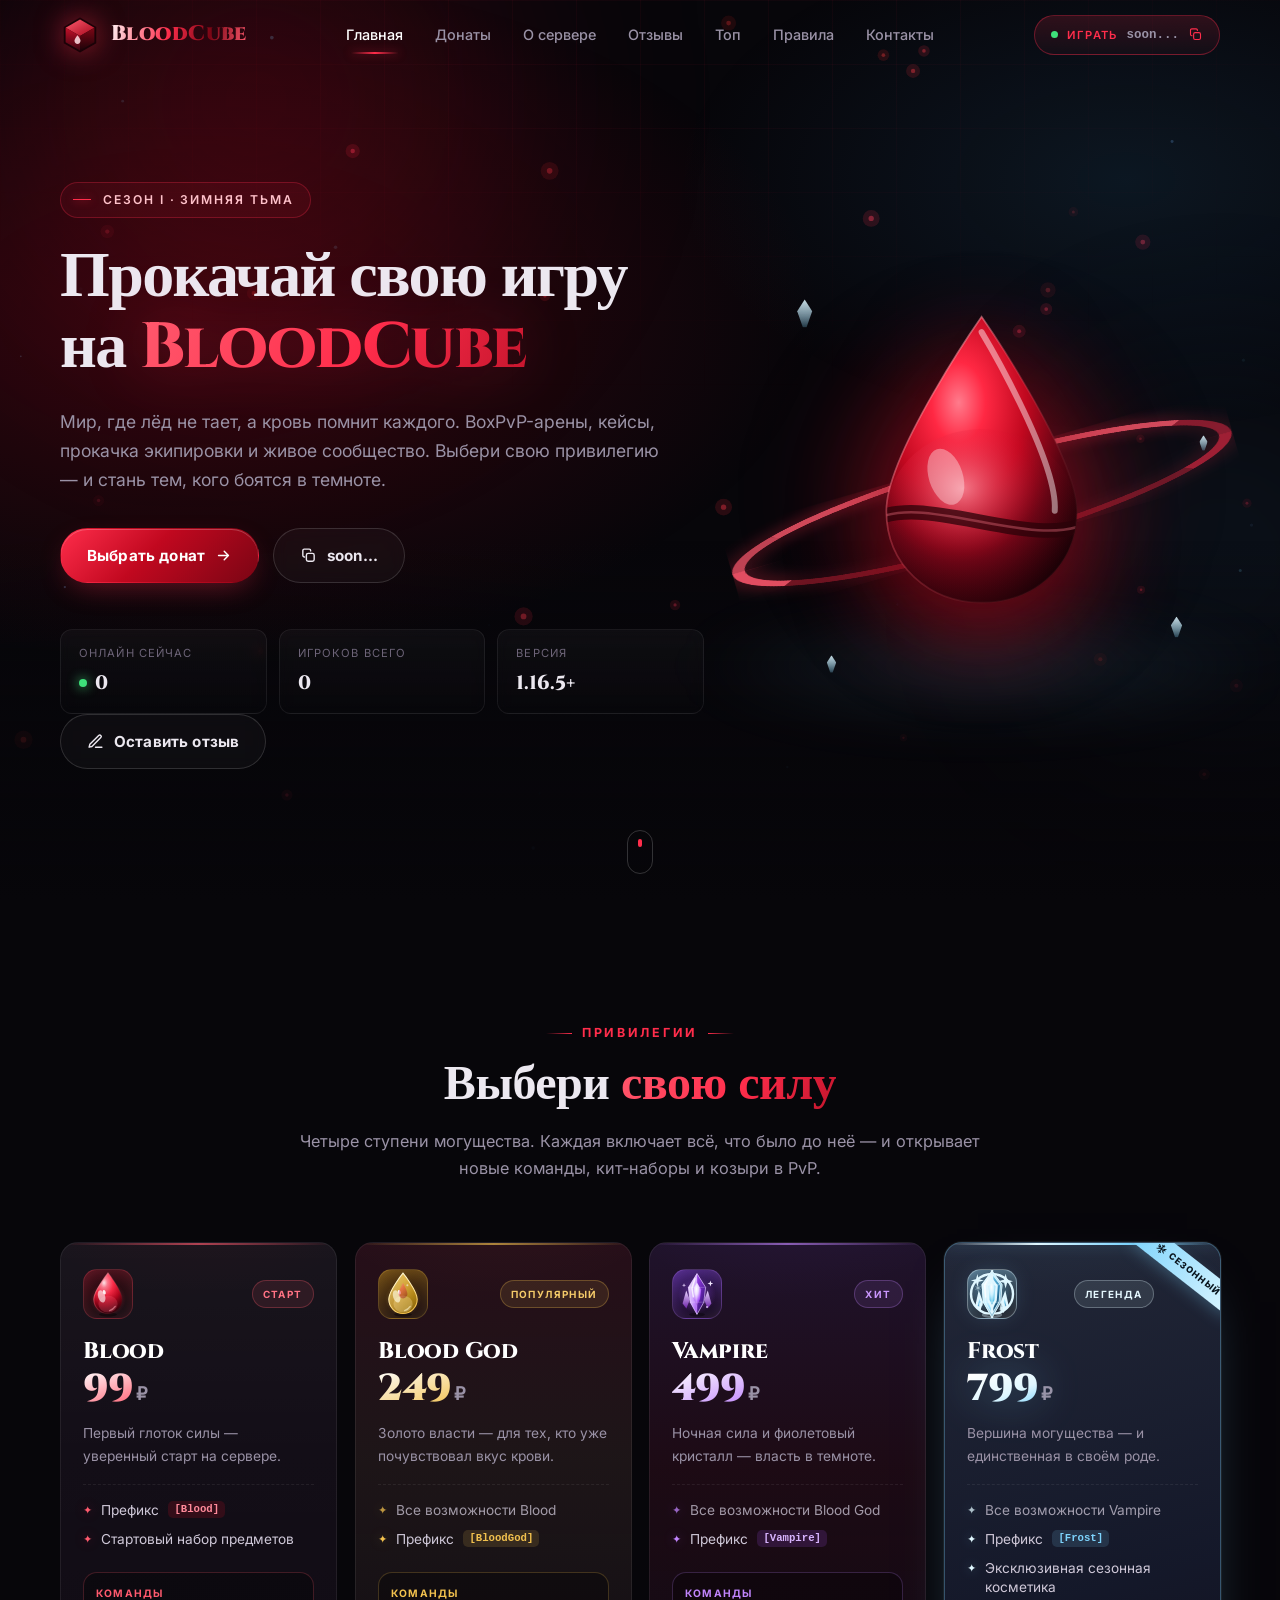
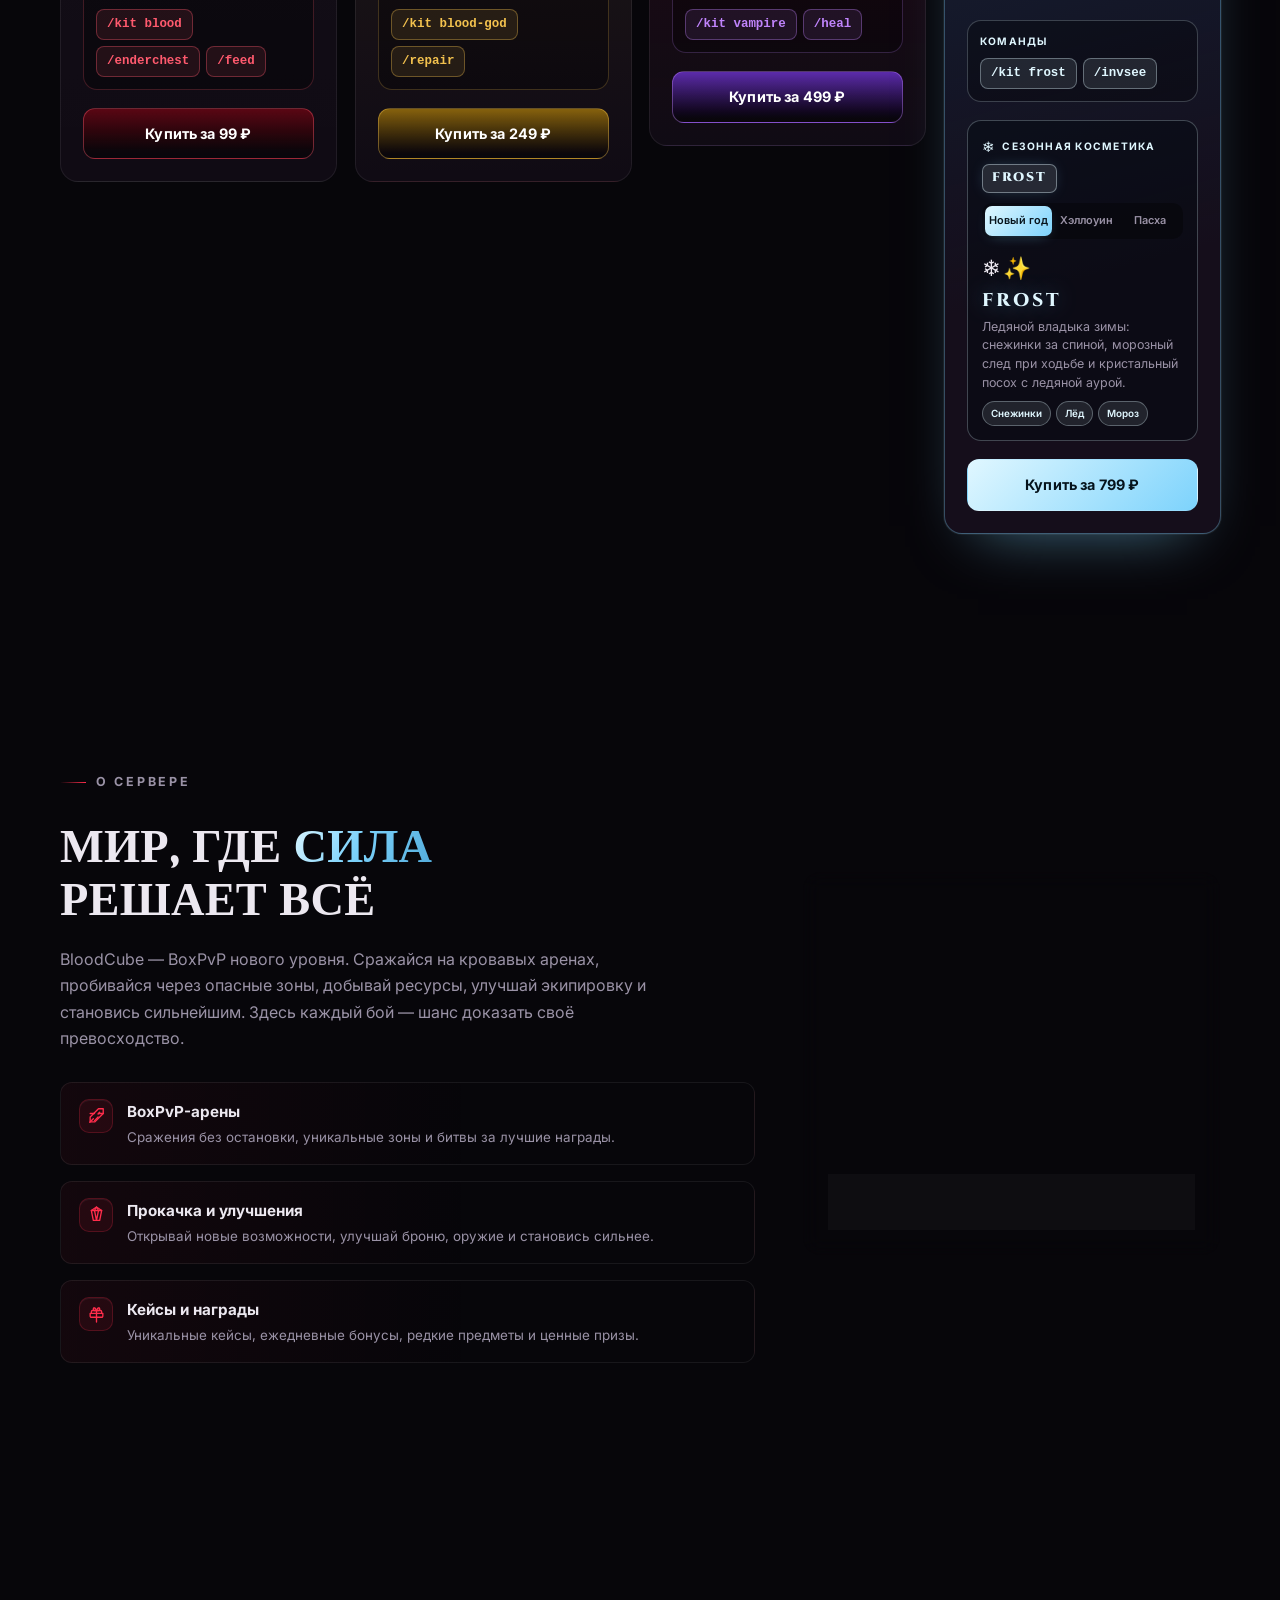
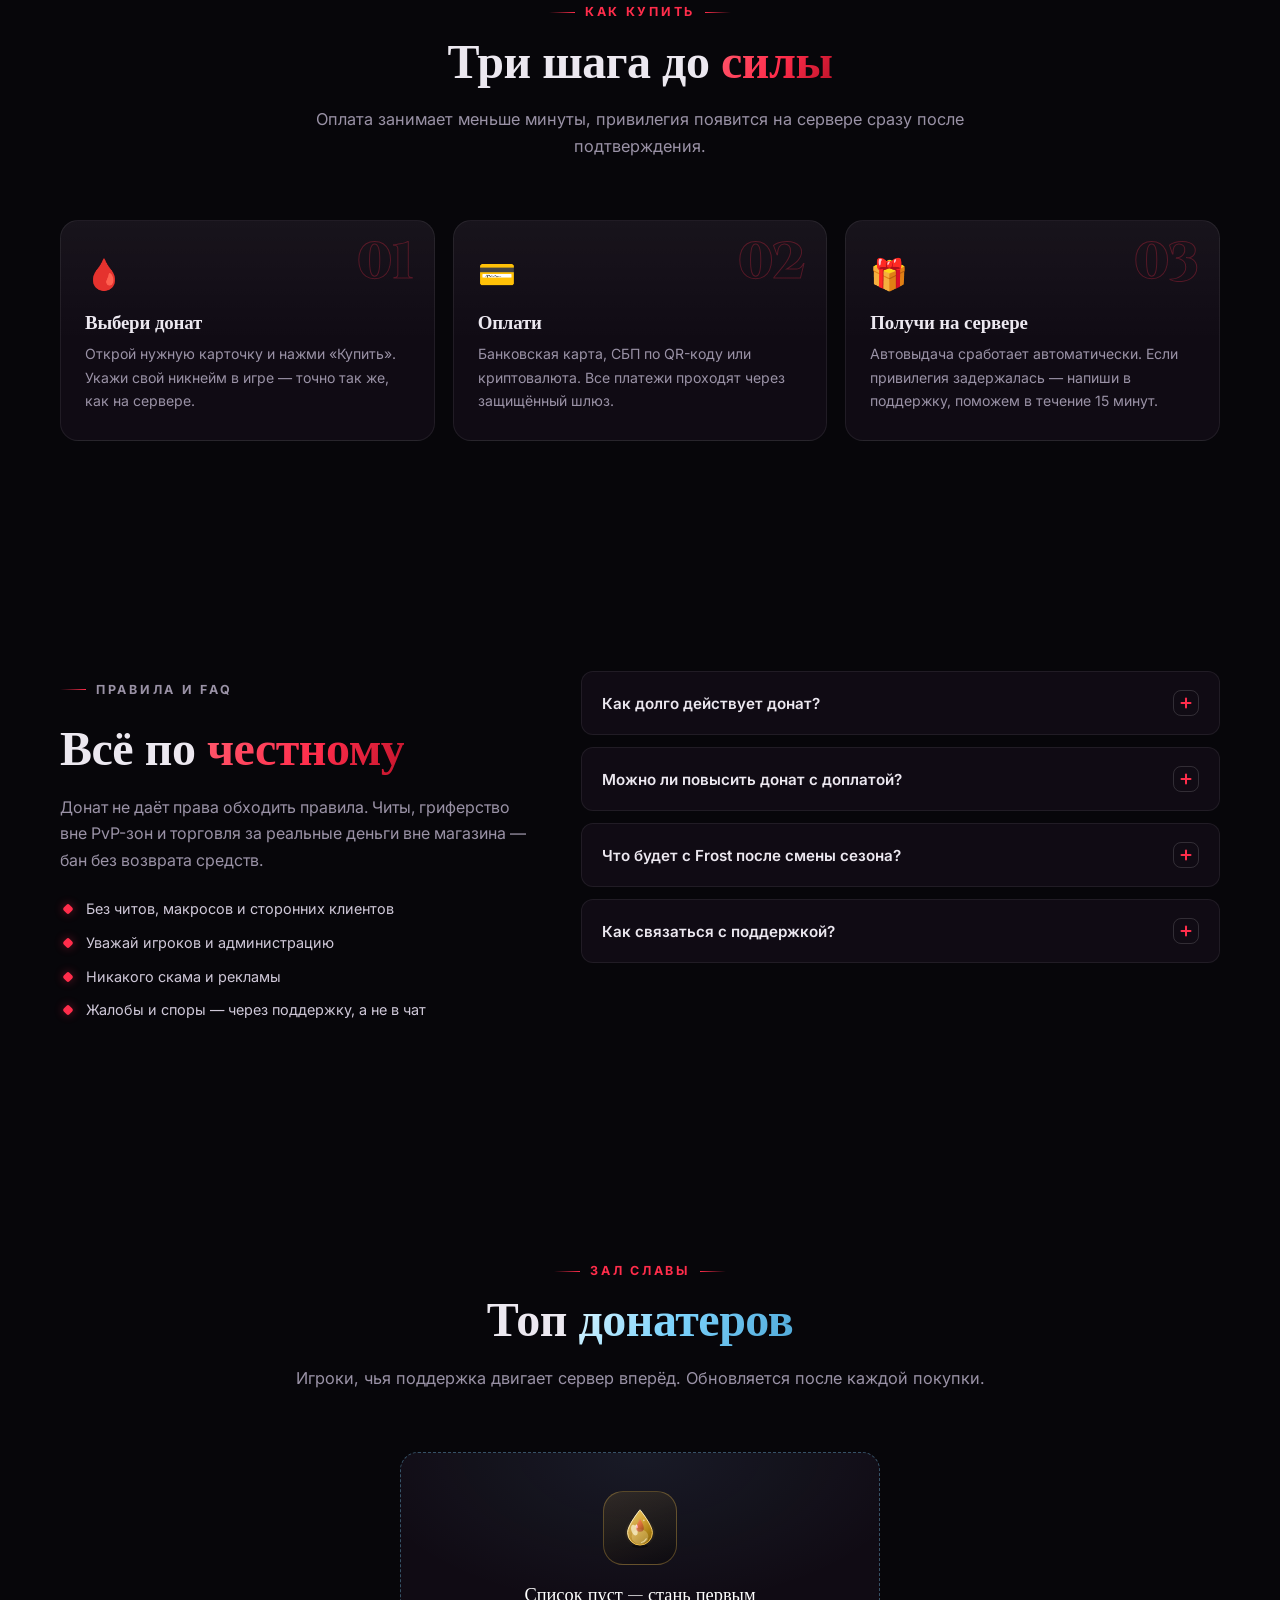
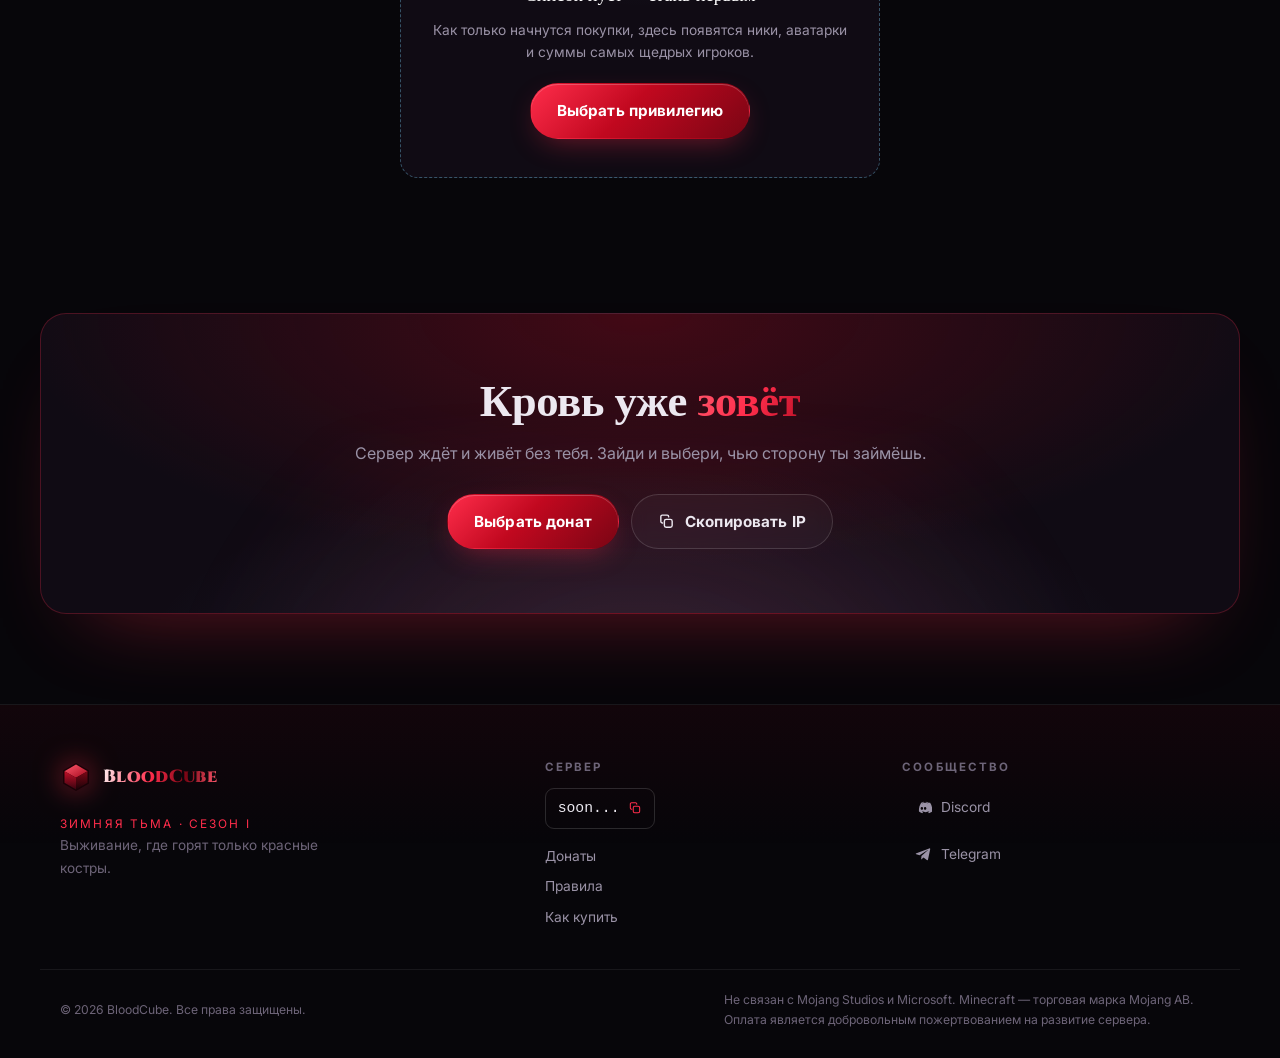
==== commit f5de8838: "Blood-snow Minecraft scene; fake reviews removed; real-review modal" ====
--- a/index.html
+++ b/index.html
@@ -450,6 +450,11 @@
               <dd>1.16.5+</dd>
             </div>
           </dl>
+
+          <button class="btn btn--ghost review-open" id="revOpenBtn" type="button">
+            <svg viewBox="0 0 24 24" aria-hidden="true"><path d="M12 20h9M16.5 3.5a2.1 2.1 0 0 1 3 3L7 19l-4 1 1-4Z" /></svg>
+            <span>Оставить отзыв</span>
+          </button>
         </div>
 
         <!-- Визуальный «герой»: кровавая капля-планета (рисуется целиком в CSS) -->
@@ -905,78 +910,33 @@
       </div>
     </section>
 
-    <!-- ══════════════════════════ ОТЗЫВЫ ══════════════════════════ -->
-    <section class="section reviews" id="reviews">
-      <div class="container">
-        <header class="section__head reveal">
-          <p class="kicker">Отзывы</p>
-          <h2 class="section__title">Что говорят <span class="text-grad-blood">игроки</span></h2>
-          <p class="section__lead">Мнения тех, кто уже играет на BloodCube.</p>
-        </header>
-
-        <div class="reviews__wrap reveal" data-delay="1">
-          <button class="reviews__arrow reviews__arrow--prev" id="revPrev" type="button" aria-label="Предыдущий отзыв">
-            <svg viewBox="0 0 24 24" aria-hidden="true"><path d="M15 5l-7 7 7 7" /></svg>
-          </button>
-
-          <div class="reviews__viewport" id="revViewport">
-            <ul class="reviews__track" id="revTrack">
-              <li class="rev-card">
-                <div class="rev-card__head">
-                  <img class="rev-card__avatar" src="https://mc-heads.net/avatar/xXDarkSlayerXx/64" alt="" width="52" height="52" loading="lazy" />
-                  <div>
-                    <p class="rev-card__nick">xXDarkSlayerXx</p>
-                    <p class="rev-card__tier">привилегия <b>Vampire</b></p>
-                  </div>
-                  <span class="rev-card__stars" aria-label="5 из 5">★★★★★</span>
-                </div>
-                <p class="rev-card__text">Зашёл на пару часов — застрял на весь день. Арены реально честные, без пей2вин доната: скилл решает. /heal в бою спасал не раз.</p>
-              </li>
-
-              <li class="rev-card">
-                <div class="rev-card__head">
-                  <img class="rev-card__avatar" src="https://mc-heads.net/avatar/FrostQueen/64" alt="" width="52" height="52" loading="lazy" />
-                  <div>
-                    <p class="rev-card__nick">FrostQueen</p>
-                    <p class="rev-card__tier">привилегия <b>Frost</b></p>
-                  </div>
-                  <span class="rev-card__stars" aria-label="5 из 5">★★★★★</span>
-                </div>
-                <p class="rev-card__text">Купила Frost ради косметики — не ожидала, что /invsee окажется такой полезной штукой. Выдача заняла буквально минуту.</p>
-              </li>
-
-              <li class="rev-card">
-                <div class="rev-card__head">
-                  <img class="rev-card__avatar" src="https://mc-heads.net/avatar/Steve_Ru/64" alt="" width="52" height="52" loading="lazy" />
-                  <div>
-                    <p class="rev-card__nick">Steve_Ru</p>
-                    <p class="rev-card__tier">привилегия <b>Blood</b></p>
-                  </div>
-                  <span class="rev-card__stars" aria-label="4 из 5">★★★★☆</span>
-                </div>
-                <p class="rev-card__text">За 99 ₽ — огонь. Эндер-сундук в кармане и /feed после арены — мелочи, а приятно. Минус звезда за то, что скоро весь сервер будет в префиксах [Blood].</p>
-              </li>
-
-              <li class="rev-card">
-                <div class="rev-card__head">
-                  <img class="rev-card__avatar" src="https://mc-heads.net/avatar/MrKombatt/64" alt="" width="52" height="52" loading="lazy" />
-                  <div>
-                    <p class="rev-card__nick">MrKombatt</p>
-                    <p class="rev-card__tier">привилегия <b>Blood God</b></p>
-                  </div>
-                  <span class="rev-card__stars" aria-label="5 из 5">★★★★★</span>
-                </div>
-                <p class="rev-card__text">/repair — лучшее, что случалось с моей экипировкой. Адекватная цена, никаких проблем с выдачей. Рекомендую.</p>
-              </li>
-            </ul>
+    <!-- ══════════════════════════ СНЕЖНОЕ ПОЛЕ ══════════════════════════
+         Атмосферная вставка: Minecraft-снег, кровавые следы, снеговик.
+         Полностью декоративная, скрыта от скринридеров. -->
+    <section class="bloodsnow" aria-hidden="true">
+      <div class="bloodsnow__ground">
+        <!-- Пиксельные «блоки» снега (Minecraft) -->
+        <div class="bloodsnow__blocks"></div>
+        <!-- Кровавые следы, уходящие вдаль -->
+        <div class="bloodsnow__trail">
+          <span></span><span></span><span></span><span></span>
+          <span></span><span></span><span></span><span></span>
+        </div>
+        <!-- Кровавый снеговик -->
+        <div class="bloodsnow__golem">
+          <div class="golem__head">
+            <span class="golem__eye golem__eye--l"></span>
+            <span class="golem__eye golem__eye--r"></span>
+            <span class="golem__drip golem__drip--1"></span>
+            <span class="golem__drip golem__drip--2"></span>
           </div>
-
-          <button class="reviews__arrow reviews__arrow--next" id="revNext" type="button" aria-label="Следующий отзыв">
-            <svg viewBox="0 0 24 24" aria-hidden="true"><path d="M9 5l7 7-7 7" /></svg>
-          </button>
+          <div class="golem__body"></div>
+          <div class="golem__base"></div>
         </div>
-
-        <div class="reviews__dots" id="revDots" role="tablist" aria-label="Страницы отзывов"></div>
+        <!-- Кровавая лужа под снеговиком -->
+        <div class="bloodsnow__pool"></div>
+        <!-- Моргание глаза -->
+        <div class="bloodsnow__eyeblink"></div>
       </div>
     </section>
 
@@ -1001,6 +961,64 @@
         <ol class="topdon__list" id="topdonList" hidden></ol>
       </div>
     </section>
+
+    <!-- ══════════════════════════ МОДАЛКА ОТЗЫВА ══════════════════════════ -->
+    <div class="modal" id="reviewModal" aria-hidden="true">
+      <div class="modal__backdrop" data-close-rev></div>
+      <div class="modal__dialog" role="dialog" aria-modal="true" aria-labelledby="revModalTitle">
+        <button class="modal__close" type="button" data-close-rev aria-label="Закрыть">
+          <svg viewBox="0 0 24 24" aria-hidden="true"><path d="M6 6l12 12M18 6 6 18" /></svg>
+        </button>
+
+        <h3 class="modal__title" id="revModalTitle">Оставить отзыв</h3>
+        <p class="review-modal__note">
+          Отзыв увидят живые люди — модератор проверит его в Telegram,
+          и он появится на сайте. Играй честно, пиши честно.
+        </p>
+
+        <form id="reviewForm" novalidate>
+          <label class="modal__label">
+            <span>Ник в Minecraft</span>
+            <input name="nick" type="text" inputmode="latin" placeholder="Steve_Ru"
+                   maxlength="16" autocomplete="off" required />
+          </label>
+
+          <label class="modal__label">
+            <span>Твоя привилегия (если есть)</span>
+            <select name="tier">
+              <option value="">— нет —</option>
+              <option value="Blood">Blood</option>
+              <option value="Blood God">Blood God</option>
+              <option value="Vampire">Vampire</option>
+              <option value="Frost">Frost</option>
+            </select>
+          </label>
+
+          <fieldset class="review-modal__stars">
+            <legend>Оценка</legend>
+            <div class="stars" id="revStars">
+              <button type="button" data-v="1" aria-label="1">★</button>
+              <button type="button" data-v="2" aria-label="2">★</button>
+              <button type="button" data-v="3" aria-label="3">★</button>
+              <button type="button" data-v="4" aria-label="4">★</button>
+              <button type="button" data-v="5" aria-label="5">★</button>
+            </div>
+          </fieldset>
+
+          <label class="modal__label">
+            <span>Отзыв (10–300 символов)</span>
+            <textarea name="text" rows="4" maxlength="300" minlength="10"
+                      placeholder="Что понравилось, что нет — честно и по делу" required></textarea>
+          </label>
+
+          <button class="btn btn--blood review-modal__submit" type="submit">
+            <span>Отправить на модерацию</span>
+            <svg viewBox="0 0 24 24" aria-hidden="true"><path d="M5 12h14M13 6l6 6-6 6" /></svg>
+          </button>
+          <p class="review-modal__hint">Ответ придёт в проверке вручную — обычно в течение часа.</p>
+        </form>
+      </div>
+    </div>
 
     <!-- ══════════════════════════ CTA ══════════════════════════ -->
     <section class="cta">
--- a/css/style.css
+++ b/css/style.css
@@ -1187,6 +1187,165 @@
   --tier-2: var(--accent);
   --tier: color-mix(in srgb, var(--accent) 55%, #000);
 }
+
+/* ───────────── 10b. Отзывы — карусель ───────────── */
+.reviews__wrap {
+  display: grid;
+  grid-template-columns: auto 1fr auto;
+  align-items: center;
+  gap: 14px;
+}
+.reviews__viewport { overflow: hidden; }
+.reviews__track {
+  display: flex;
+  gap: 16px;
+  transition: transform 0.55s var(--ease);
+  will-change: transform;
+}
+.rev-card {
+  flex: 0 0 calc(100% - 16px);
+  padding: 22px;
+  border-radius: var(--radius);
+  border: 1px solid var(--line);
+  background:
+    radial-gradient(120% 90% at 50% 0%, rgba(255, 45, 75, 0.07), transparent 55%),
+    var(--panel);
+  box-shadow: var(--shadow);
+  transition: border-color 0.4s, transform 0.4s var(--ease);
+}
+.rev-card:hover { border-color: rgba(255, 45, 75, 0.3); transform: translateY(-3px); }
+.rev-card__head {
+  display: flex;
+  align-items: center;
+  gap: 12px;
+  margin-bottom: 14px;
+}
+.rev-card__avatar {
+  width: 52px;
+  height: 52px;
+  border-radius: 12px;
+  border: 1px solid rgba(255, 45, 75, 0.28);
+  image-rendering: pixelated;
+  background: #120c16;
+}
+.rev-card__nick { font-weight: 700; color: #fff; font-size: 0.95rem; }
+.rev-card__tier { font-size: 0.74rem; color: var(--dim); }
+.rev-card__tier b { color: #ff8a9a; }
+.rev-card__stars {
+  margin-left: auto;
+  font-size: 0.82rem;
+  letter-spacing: 0.12em;
+  color: var(--gold);
+  text-shadow: 0 0 12px rgba(242, 193, 78, 0.4);
+  white-space: nowrap;
+}
+.rev-card__text { font-size: 0.88rem; line-height: 1.6; color: #cfc8d8; }
+
+.reviews__arrow {
+  width: 44px;
+  height: 44px;
+  display: grid;
+  place-items: center;
+  border-radius: 50%;
+  border: 1px solid var(--line-strong);
+  background: var(--panel);
+  color: var(--muted);
+  transition: color 0.3s, border-color 0.3s, transform 0.3s var(--ease), box-shadow 0.3s;
+}
+.reviews__arrow svg { width: 20px; height: 20px; fill: none; stroke: currentColor; stroke-width: 2; stroke-linecap: round; stroke-linejoin: round; }
+.reviews__arrow:hover {
+  color: var(--blood-bright);
+  border-color: rgba(255, 45, 75, 0.4);
+  transform: scale(1.08);
+  box-shadow: 0 8px 22px -10px rgba(255, 45, 75, 0.5);
+}
+.reviews__arrow:disabled { opacity: 0.3; pointer-events: none; }
+
+.reviews__dots {
+  display: flex;
+  justify-content: center;
+  gap: 7px;
+  margin-top: 18px;
+}
+.reviews__dots button {
+  width: 8px;
+  height: 8px;
+  border-radius: 99px;
+  border: 0;
+  background: var(--line-strong);
+  cursor: pointer;
+  padding: 0;
+  transition: width 0.35s var(--ease), background 0.35s;
+}
+.reviews__dots button.is-active { width: 22px; background: var(--blood-bright); box-shadow: 0 0 10px rgba(255, 45, 75, 0.5); }
+
+/* ───────────── 10c. Топ донатеров ───────────── */
+.topdon__empty {
+  max-width: 480px;
+  margin: 0 auto;
+  text-align: center;
+  padding: 38px 30px;
+  border-radius: var(--radius);
+  border: 1px dashed color-mix(in srgb, var(--ice) 35%, transparent);
+  background:
+    radial-gradient(100% 80% at 50% 0%, rgba(125, 211, 252, 0.08), transparent 60%),
+    var(--panel);
+}
+.topdon__crown {
+  display: grid;
+  place-items: center;
+  width: 74px;
+  height: 74px;
+  margin: 0 auto 16px;
+  border-radius: 20px;
+  border: 1px solid rgba(242, 193, 78, 0.3);
+  background: linear-gradient(160deg, rgba(242, 193, 78, 0.12), rgba(0, 0, 0, 0.3));
+  animation: iconShimmer 5s ease-in-out infinite;
+}
+.topdon__crown svg { width: 42px; height: 42px; }
+.topdon__empty-title { font-family: var(--font-head); font-size: 1.15rem; color: #fff; margin-bottom: 8px; }
+.topdon__empty-text { font-size: 0.86rem; color: var(--muted); line-height: 1.6; margin-bottom: 20px; }
+
+.topdon__list {
+  max-width: 560px;
+  margin: 0 auto;
+  display: grid;
+  gap: 10px;
+  counter-reset: place;
+}
+.topdon__row {
+  counter-increment: place;
+  display: flex;
+  align-items: center;
+  gap: 14px;
+  padding: 12px 16px;
+  border-radius: 14px;
+  border: 1px solid var(--line);
+  background: linear-gradient(90deg, rgba(242, 193, 78, 0.05), transparent 70%);
+  transition: border-color 0.35s, transform 0.35s var(--ease);
+}
+.topdon__row:hover { border-color: rgba(242, 193, 78, 0.4); transform: translateX(4px); }
+.topdon__row::before {
+  content: counter(place);
+  font-family: var(--font-head);
+  font-weight: 900;
+  font-size: 1.05rem;
+  width: 30px;
+  text-align: center;
+  color: var(--gold);
+}
+.topdon__row:first-child::before { color: #ffd700; text-shadow: 0 0 14px rgba(255, 215, 0, 0.5); }
+.topdon__row:nth-child(2)::before { color: #c0c8d8; }
+.topdon__row:nth-child(3)::before { color: #cd8757; }
+.topdon__avatar {
+  width: 40px;
+  height: 40px;
+  border-radius: 10px;
+  image-rendering: pixelated;
+  border: 1px solid var(--line-strong);
+}
+.topdon__nick { font-weight: 700; color: #fff; flex: 1; }
+.topdon__sum { font-family: var(--font-head); font-weight: 800; color: var(--gold); white-space: nowrap; }
 
 /* ───────────── 11. О сервере ───────────── */
 .about__inner {
@@ -1956,6 +2115,8 @@
   .drow__btn.btn--buy { grid-column: 3; grid-row: 2; }
   .footer__inner { grid-template-columns: 1fr 1fr; gap: 30px; }
   .footer__brand { grid-column: 1 / -1; }
+  .reviews__wrap { grid-template-columns: 1fr; }
+  .reviews__arrow { display: none; }
   .footer__bottom { flex-direction: column; align-items: flex-start; }
 }
 
